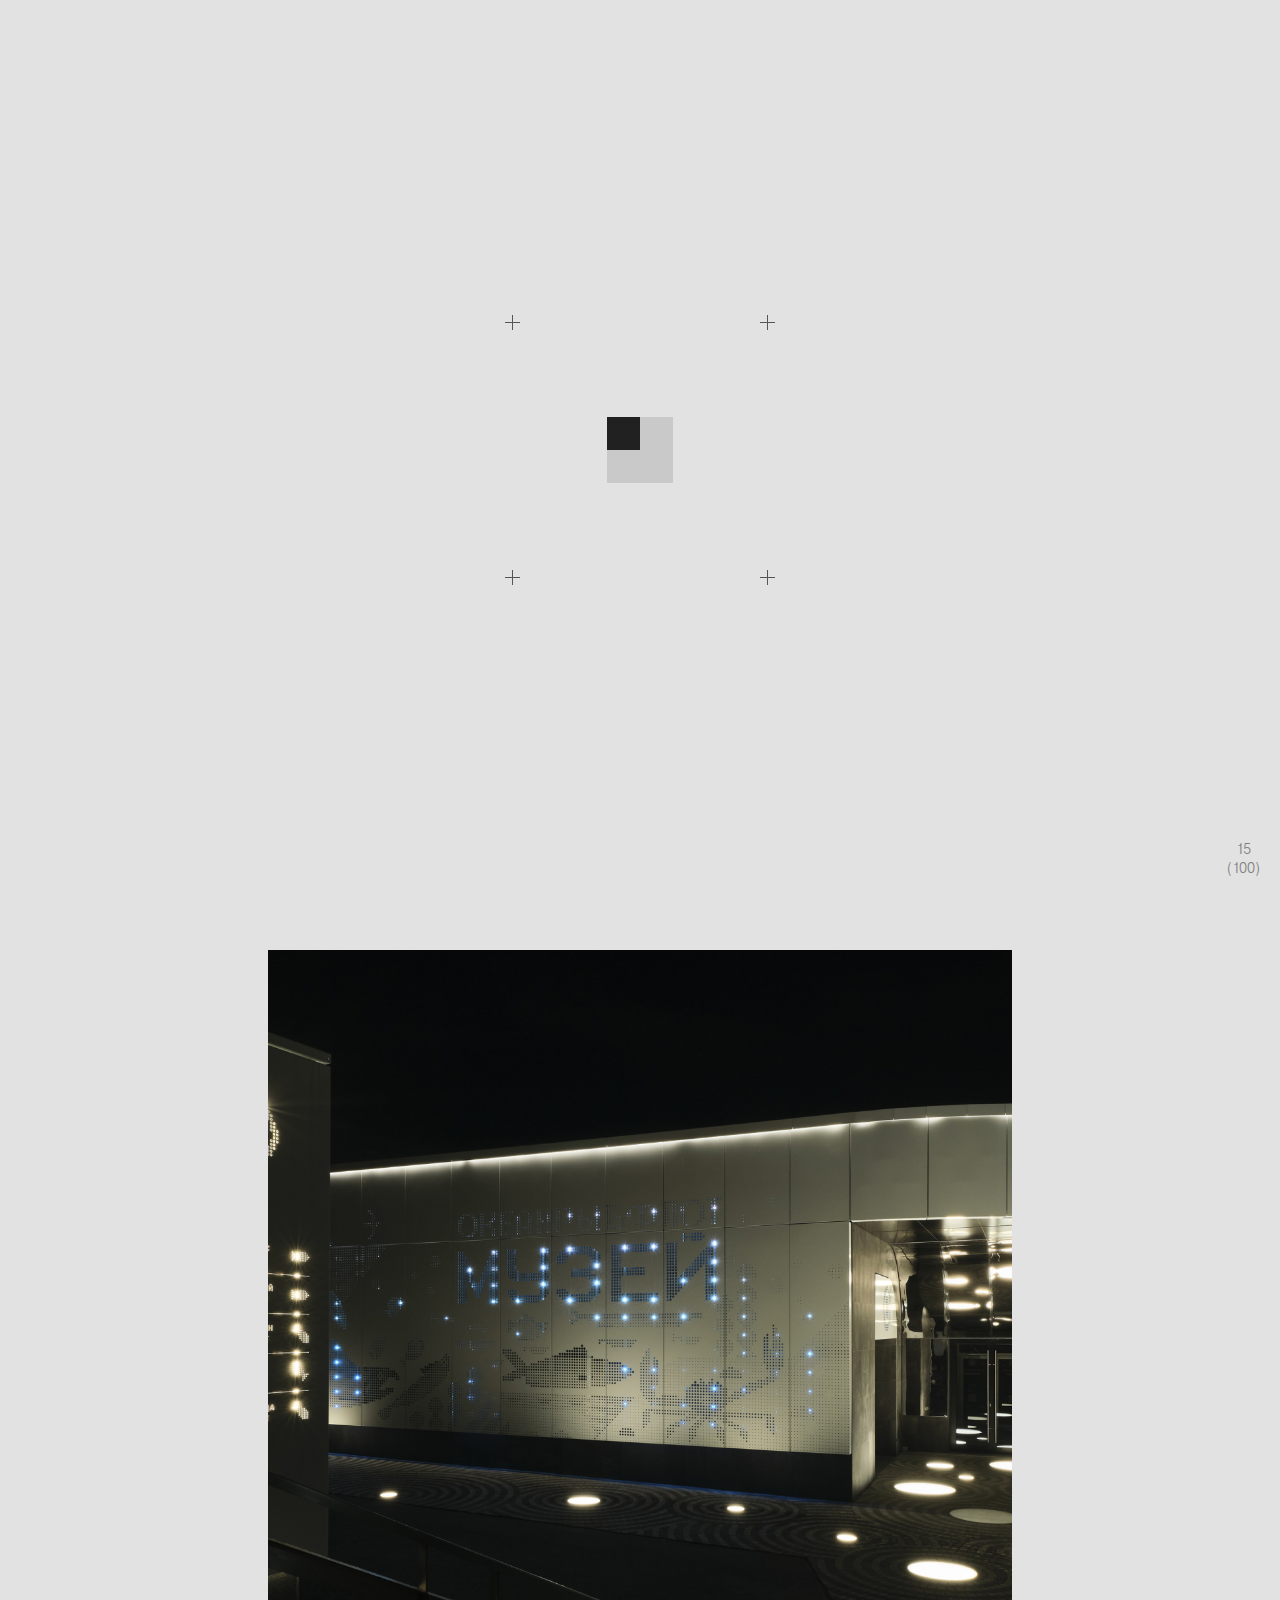
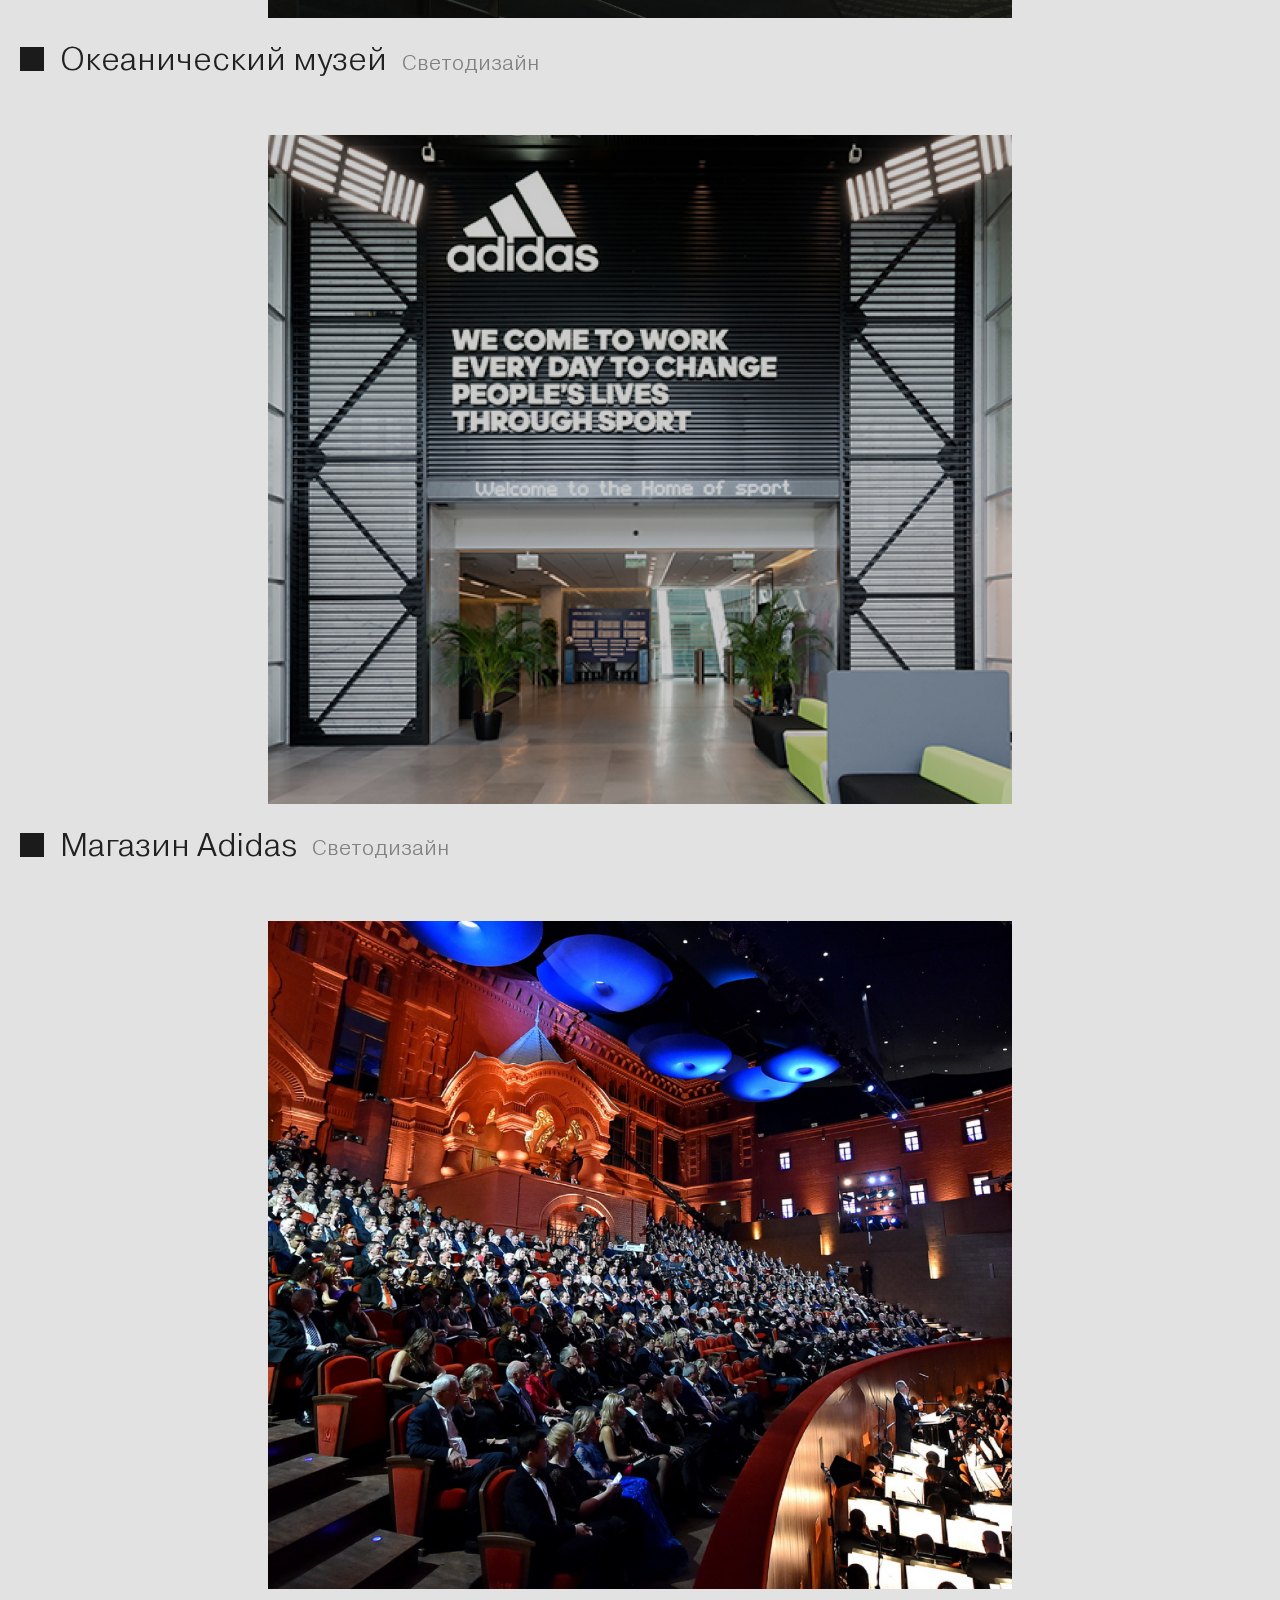
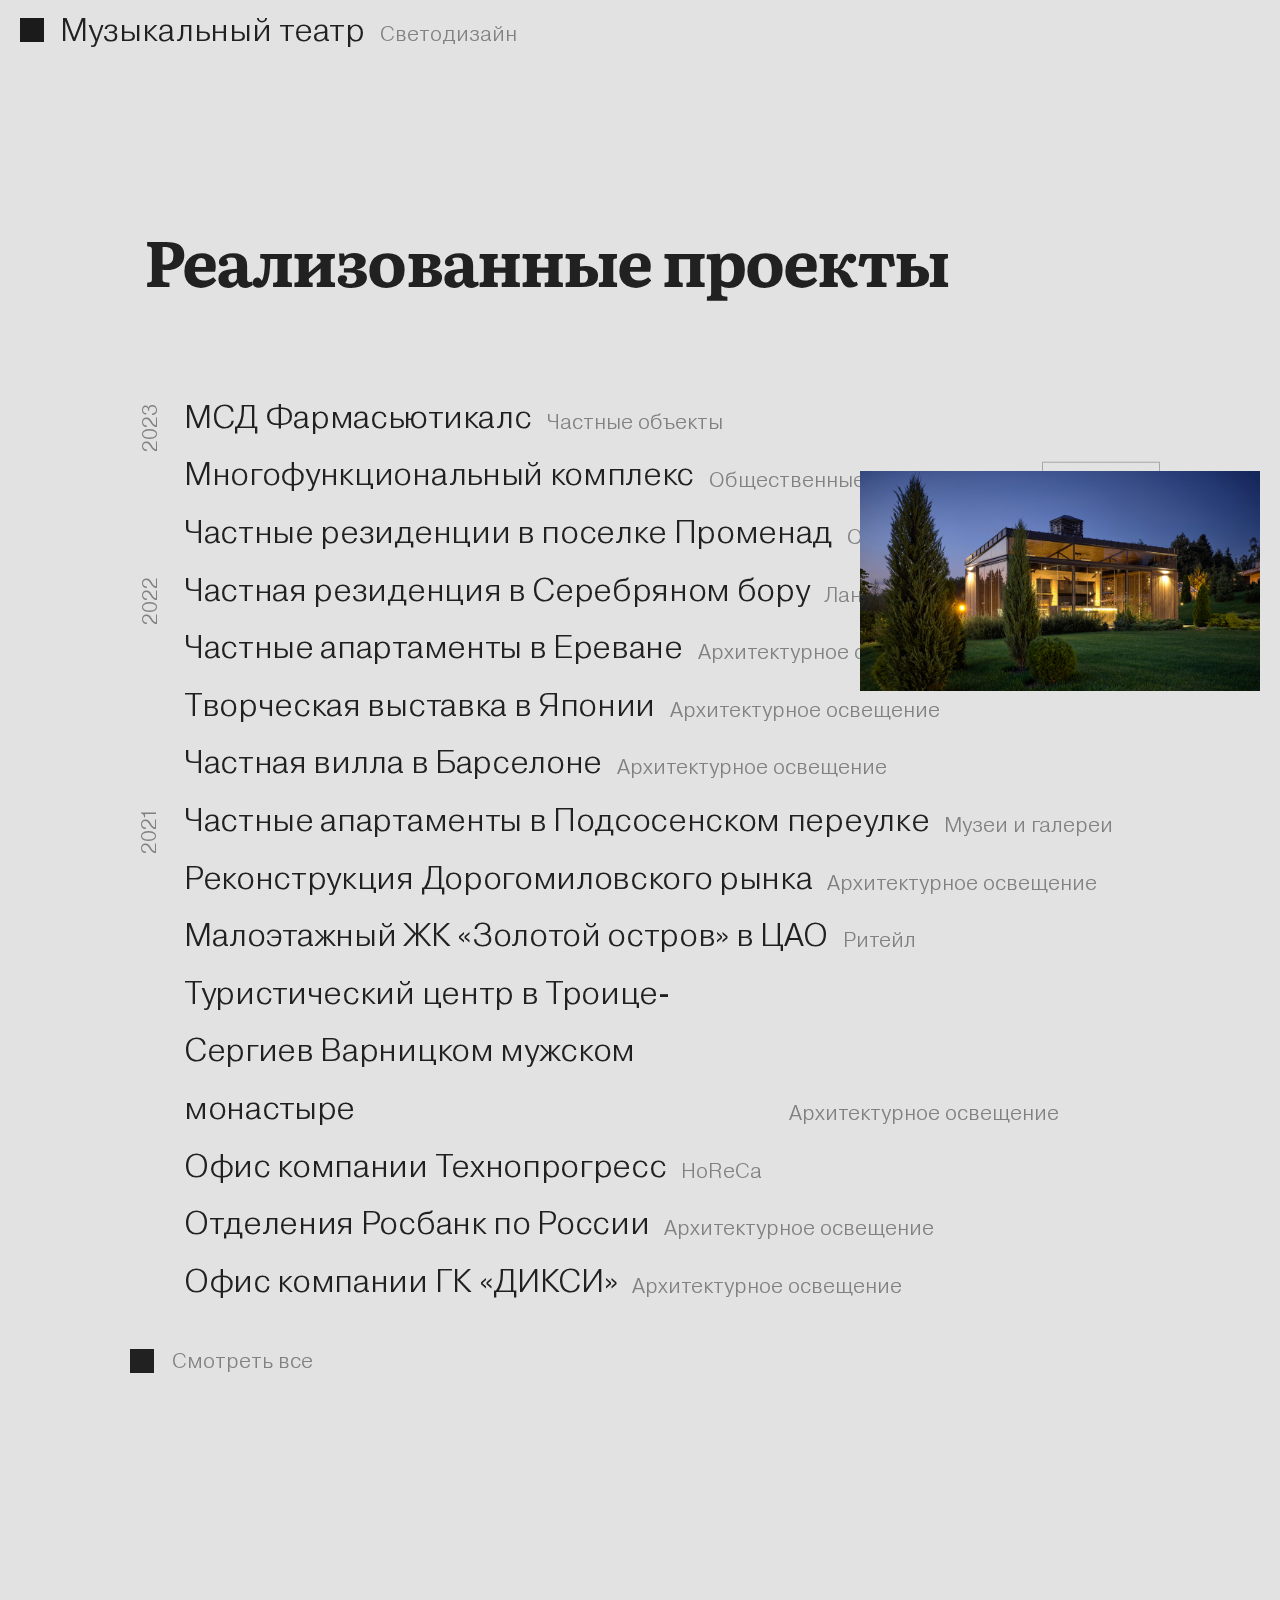
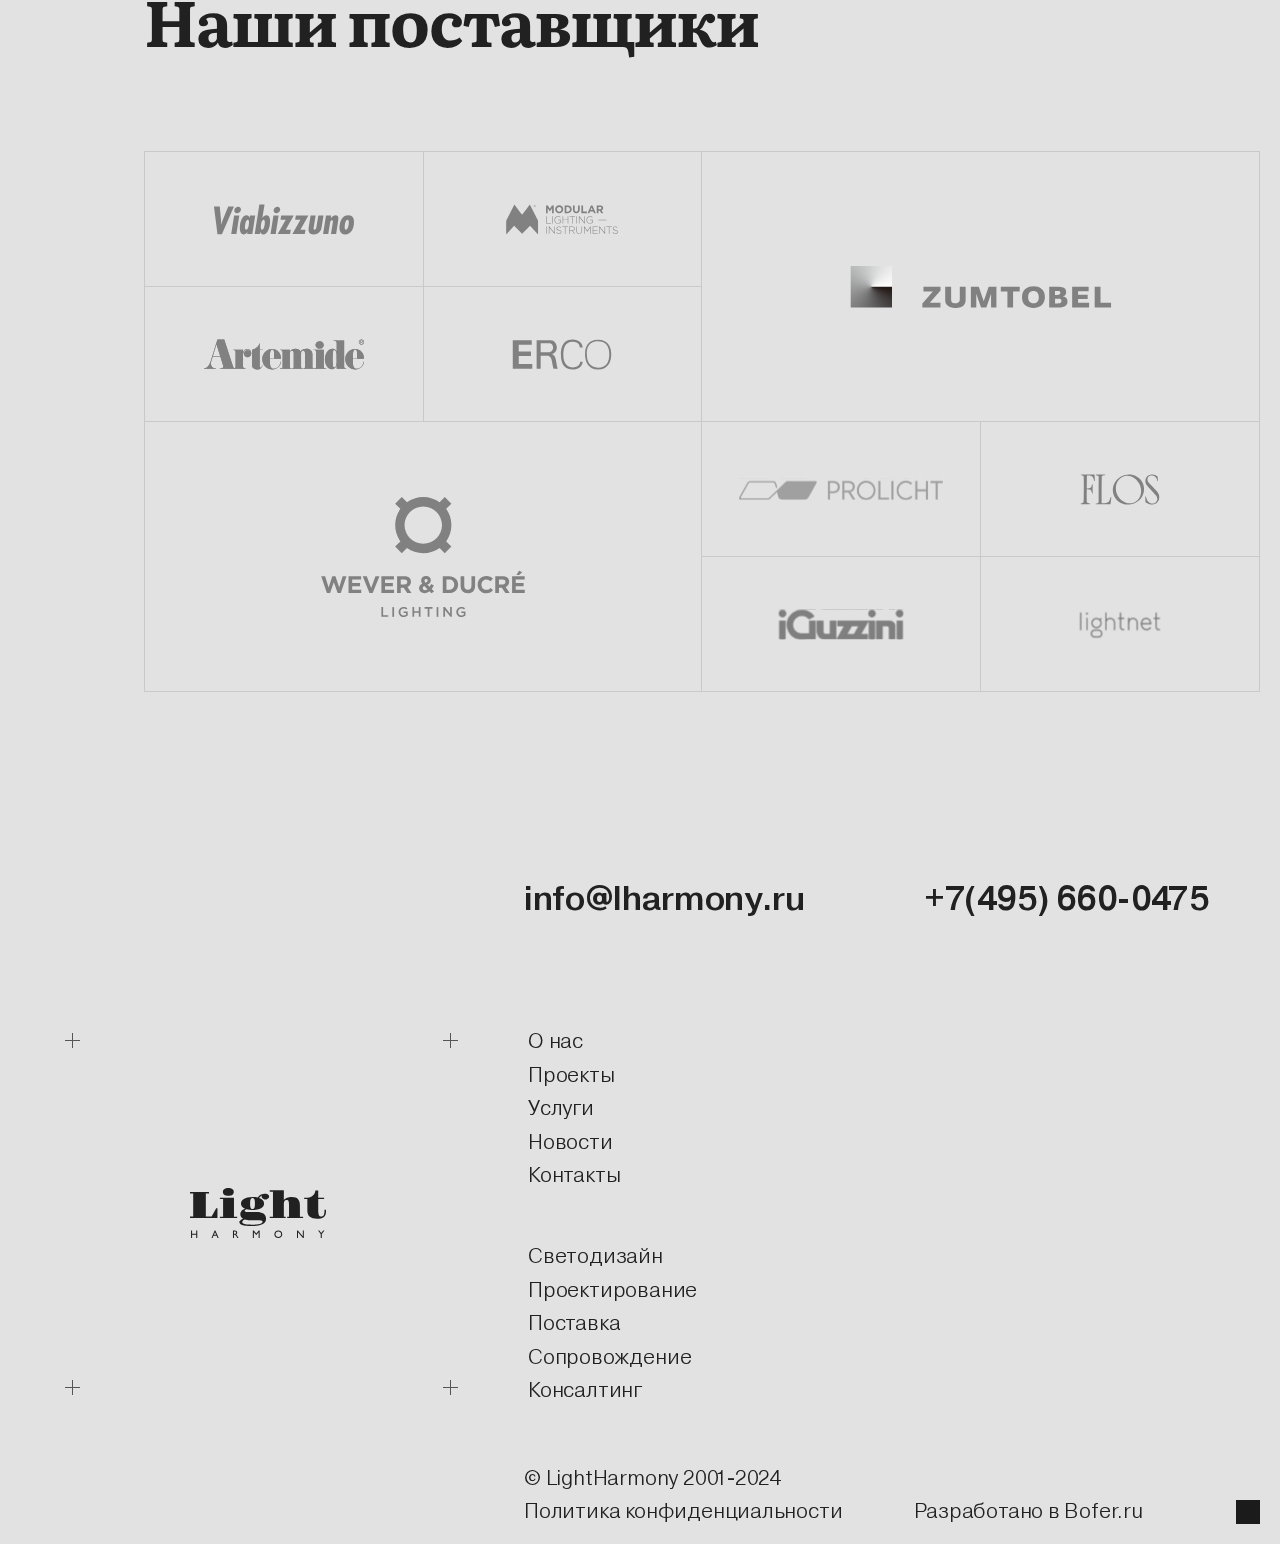
==== index.html @ 81cb1c1f "." ====
<!DOCTYPE html>
<html lang="ru">
  <head>
    <meta charset="UTF-8" />
    <meta name="viewport" content="width=device-width, initial-scale=1.0" />
    <title>Light Harmony</title>

    <link rel="stylesheet" href="css/libs/swiper-bundle.min.css" />

    <link rel="stylesheet" href="css/main.css" />
    <link rel="stylesheet" href="css/fonts.css" />
    <link rel="stylesheet" href="css/reset.css" />
    <link rel="stylesheet" href="css/header/header.css" />
    <link rel="stylesheet" href="css/footer/footer.css" />
    <link rel="stylesheet" href="css/preloader/preloader.css" />
    <link rel="stylesheet" href="css/options/options.css" />

    <link rel="stylesheet" href="css/homepage/intro/intro.css" />
    <link rel="stylesheet" href="css/homepage/banners/banners.css" />
    <link rel="stylesheet" href="css/homepage/projects/projects.css" />
    <link rel="stylesheet" href="css/homepage/suppliers/suppliers.css" />
    <link rel="stylesheet" href="css/about-us-page/about-us-page.css" />
  </head>

  <body>
    <div class="page homepage">
      <div id="followBig" class="follow follow-big"></div>
      <div id="followSmall" class="follow follow-small"></div>
      <div class="up-click">
        <svg
          width="12"
          height="11"
          viewBox="0 0 12 11"
          fill="none"
          xmlns="http://www.w3.org/2000/svg"
        >
          <path
            d="M1.05217 6.16048L0.271529 5.37984L5.65121 0.000155992L11.0309 5.37982L10.2417 6.16896L7.75556 3.68277L6.20275 2.04511L6.2282 10.7595L5.10814 10.7595L5.07421 2.05359L3.45351 3.75915L1.05217 6.16048Z"
            fill="#C9C9C9"
          />
        </svg>
      </div>
      <div class="preloader">
        <div class="preloader__anim">
          <div id="squaresAnim" class="preloader__squares squares-anim">
            <div class="squares-anim__square squares-anim__square"></div>
          </div>
        </div>
        <div id="load-number">
          <span>0</span>
          (100)
        </div>
      </div>
      <div id="headerOptions" class="header__options options-header">
        <div class="options-header__row">
          <div id="burderHeader1" class="header__burger burder-header active">
            <span></span>
            <span></span>
            <span></span>
          </div>
          <div class="settings">
            <div class="setting">
              <label for="darkMode">Тёмный режим</label>
              <input type="checkbox" id="darkMode" class="toggle" />
            </div>
            <div class="setting">
              <label for="orangeTheme">Оранжевая тема</label>
              <input type="checkbox" id="orangeTheme" class="toggle" />
            </div>
            <div class="setting">
              <label for="animation">Анимация</label>
              <input type="checkbox" id="animation" class="toggle" checked />
            </div>
          </div>
          <div class="sliders">
            <div class="slider">
              <label for="generalLight">Общий свет</label>
              <input
                type="range"
                id="generalLight"
                min="0"
                max="100"
                value="50"
                class="slider-range"
              />
            </div>
            <div class="slider">
              <label for="accentLight">Акцентный свет</label>
              <input
                type="range"
                id="accentLight"
                min="0"
                max="100"
                value="50"
                class="slider-range"
              />
            </div>
            <div class="slider">
              <label for="fontBrightness">Яркость шрифтов</label>
              <input
                type="range"
                id="fontBrightness"
                min="0"
                max="100"
                value="50"
                class="slider-range"
              />
            </div>
          </div>
        </div>
      </div>
      <div class="wrapper">
        <header class="header">
  
          <div class="header__container container">
            <div class="header__logo">
              <div class="header__logo-inner">
                <a href="#"><svg width="136" height="50" viewBox="0 0 136 50" fill="none" xmlns="http://www.w3.org/2000/svg">
                  <path d="M0 28.5879H3.19935V5.49768H0V4.06828H18.995V5.49768H15.814V28.5879H21.6276L26.2164 20.2498H27.4596V30.0356H0V28.5879Z" fill="#212121"/>
                  <path d="M38.3374 7.78837C37.6305 7.78837 36.948 7.72118 36.2898 7.58679C35.6317 7.44019 35.0527 7.21417 34.553 6.90875C34.0533 6.5911 33.6511 6.18794 33.3464 5.69926C33.0417 5.21058 32.8894 4.61194 32.8894 3.90335C32.8894 3.19476 33.0417 2.59612 33.3464 2.10744C33.6511 1.60654 34.0533 1.20338 34.553 0.897954C35.0527 0.58031 35.6317 0.354295 36.2898 0.219907C36.948 0.0733023 37.6305 0 38.3374 0C39.0321 0 39.7086 0.0733023 40.3667 0.219907C41.0249 0.354295 41.6038 0.58031 42.1035 0.897954C42.6032 1.20338 43.0054 1.60043 43.3101 2.08912C43.6148 2.5778 43.7672 3.17643 43.7672 3.88502C43.7672 4.59361 43.6148 5.19836 43.3101 5.69926C43.0054 6.18794 42.6032 6.5911 42.1035 6.90875C41.6038 7.21417 41.0249 7.44019 40.3667 7.58679C39.7086 7.72118 39.0321 7.78837 38.3374 7.78837ZM29.8911 28.7162H33.0905V10.9587H29.8911V9.63926H43.9683V28.7162H47.1676V30.0356H29.8911V28.7162Z" fill="#212121"/>
                  <path d="M49.3249 34.1222C49.3249 33.5358 49.6235 32.9616 50.2207 32.3996C50.8301 31.8377 51.8295 31.3123 53.219 30.8236C51.2933 29.7974 50.3304 28.2886 50.3304 26.2972C50.3304 25.7108 50.4218 25.1427 50.6047 24.5929C50.7875 24.031 51.0678 23.5056 51.4456 23.0169C51.8356 22.5283 52.3232 22.0945 52.9082 21.7158C53.5054 21.3371 54.2062 21.0317 55.0106 20.7995C53.6821 20.2253 52.6766 19.4923 51.9941 18.6005C51.3116 17.6964 50.9703 16.6641 50.9703 15.5034C50.9703 14.636 51.2019 13.8053 51.665 13.0112C52.1403 12.2171 52.8533 11.5207 53.804 10.922C54.7547 10.3112 55.9552 9.82862 57.4056 9.47433C58.8559 9.12003 60.5623 8.94289 62.5245 8.94289C63.5483 8.94289 64.499 8.99175 65.3765 9.08949C66.2663 9.18723 67.095 9.32772 67.8629 9.51098C68.2529 8.83904 68.7221 8.26484 69.2706 7.78837C69.8191 7.31191 70.4163 6.92096 71.0622 6.61554C71.7204 6.31011 72.4151 6.08409 73.1464 5.93749C73.8777 5.79088 74.6211 5.71758 75.3768 5.71758C75.9009 5.71758 76.3884 5.79699 76.8394 5.95582C77.2903 6.10242 77.6803 6.304 78.0094 6.56056C78.3507 6.81712 78.6188 7.11644 78.8138 7.45851C79.0088 7.80059 79.1063 8.1671 79.1063 8.55805C79.1063 8.94899 79.0088 9.31551 78.8138 9.65758C78.6188 9.99966 78.3507 10.299 78.0094 10.5555C77.6803 10.8121 77.2903 11.0198 76.8394 11.1786C76.3884 11.3252 75.9009 11.3985 75.3768 11.3985C74.8649 11.3985 74.3774 11.3252 73.9142 11.1786C73.4633 11.0198 73.0672 10.8121 72.7259 10.5555C72.3846 10.299 72.1165 9.99966 71.9215 9.65758C71.7265 9.31551 71.629 8.94899 71.629 8.55805C71.629 8.24041 71.7021 7.92276 71.8484 7.60512C71.3243 7.82503 70.8246 8.12434 70.3492 8.50307C69.8861 8.8818 69.49 9.34605 69.1609 9.89582C70.7697 10.4456 71.9885 11.203 72.8173 12.1682C73.6583 13.1211 74.0788 14.2329 74.0788 15.5034C74.0788 16.493 73.8228 17.391 73.3109 18.1973C72.799 19.0036 72.0495 19.6939 71.0622 20.2681C70.0872 20.8423 68.8806 21.2882 67.4424 21.6059C66.0042 21.9113 64.3649 22.064 62.5245 22.064C60.2088 22.064 58.2283 21.8258 56.5829 21.3493C55.8882 21.4837 55.4006 21.6731 55.1203 21.9174C54.8522 22.1617 54.7181 22.4122 54.7181 22.6687C54.7181 22.8398 54.779 23.0108 54.9009 23.1819C55.0228 23.3529 55.2544 23.5056 55.5956 23.64C55.9491 23.7744 56.4305 23.8905 57.0399 23.9882C57.6493 24.0737 58.4476 24.1165 59.4349 24.1165H66.7842C68.1249 24.1165 69.362 24.2325 70.4955 24.4647C71.629 24.6846 72.604 25.0572 73.4206 25.5825C74.2494 26.0956 74.8954 26.7859 75.3585 27.6533C75.8217 28.5207 76.0532 29.5958 76.0532 30.8786C76.0532 31.9781 75.8034 32.9677 75.3037 33.8474C74.8161 34.7392 74.0117 35.4967 72.8904 36.1197C71.7813 36.7428 70.3249 37.2193 68.521 37.5491C66.7172 37.879 64.5112 38.0439 61.9029 38.0439C59.636 38.0439 57.7042 37.9401 56.1075 37.7324C54.5231 37.5247 53.2251 37.2437 52.2135 36.8894C51.2141 36.5351 50.4828 36.1197 50.0196 35.6433C49.5565 35.1668 49.3249 34.6598 49.3249 34.1222ZM62.5245 20.9278C62.9877 20.9278 63.3716 20.8301 63.6763 20.6346C63.9932 20.4269 64.243 20.1093 64.4259 19.6817C64.6087 19.2419 64.7367 18.6799 64.8098 17.9957C64.8829 17.3116 64.9195 16.4808 64.9195 15.5034C64.9195 14.5261 64.8829 13.6953 64.8098 13.0112C64.7367 12.327 64.6087 11.7711 64.4259 11.3435C64.243 10.9037 63.9932 10.5861 63.6763 10.3906C63.3716 10.1829 62.9877 10.0791 62.5245 10.0791C62.0614 10.0791 61.6714 10.1829 61.3545 10.3906C61.0498 10.5861 60.806 10.9037 60.6232 11.3435C60.4404 11.7711 60.3063 12.327 60.221 13.0112C60.1479 13.6953 60.1113 14.5261 60.1113 15.5034C60.1113 16.4808 60.1479 17.3116 60.221 17.9957C60.3063 18.6799 60.4404 19.2419 60.6232 19.6817C60.806 20.1093 61.0498 20.4269 61.3545 20.6346C61.6714 20.8301 62.0614 20.9278 62.5245 20.9278ZM52.25 33.939C52.25 34.1222 52.2866 34.3177 52.3597 34.5254C52.445 34.7331 52.6035 34.9408 52.8351 35.1485C53.0788 35.3562 53.414 35.5516 53.8406 35.7349C54.2793 35.9181 54.8583 36.0831 55.5774 36.2297C56.2965 36.3763 57.174 36.4924 58.21 36.5779C59.246 36.6634 60.483 36.7062 61.9212 36.7062C63.6397 36.7062 65.1632 36.6328 66.4917 36.4862C67.8202 36.3396 68.9354 36.1381 69.8373 35.8815C70.7514 35.6372 71.4401 35.3378 71.9032 34.9835C72.3785 34.6415 72.6162 34.2688 72.6162 33.8657C72.6162 33.2793 72.1835 32.8517 71.3182 32.5829C70.4528 32.3263 69.2036 32.1981 67.5704 32.1981H60.3124C59.2155 32.1981 58.21 32.137 57.2959 32.0148C56.3818 31.8926 55.5469 31.7155 54.7912 31.4834C53.8528 31.8743 53.1946 32.2714 52.8168 32.6745C52.4389 33.0899 52.25 33.5114 52.25 33.939Z" fill="#212121"/>
                  <path d="M79.7645 28.7162H82.9638V3.64679H79.7645V2.32735H93.8416V11.9849C94.2317 11.5085 94.7009 11.0809 95.2494 10.7021C95.81 10.3234 96.4255 10.0058 97.0958 9.74921C97.7662 9.48044 98.4792 9.27886 99.2348 9.14447C100.003 9.01008 100.789 8.94289 101.593 8.94289C103.251 8.94289 104.616 9.16279 105.688 9.60261C106.773 10.0302 107.626 10.6472 108.248 11.4535C108.869 12.2476 109.302 13.2189 109.546 14.3673C109.79 15.5034 109.912 16.774 109.912 18.179V28.7162H113.111V30.0356H97.2055V28.7162H99.0337V18.179C99.0337 16.9206 98.9972 15.8944 98.924 15.1003C98.8509 14.294 98.7229 13.6648 98.5401 13.2127C98.3573 12.7485 98.1135 12.4309 97.8088 12.2598C97.5041 12.0766 97.1202 11.9849 96.6571 11.9849C96.1939 11.9849 95.7856 12.0827 95.4322 12.2781C95.0787 12.4736 94.7801 12.7485 94.5364 13.1028C94.3048 13.4571 94.1281 13.8786 94.0062 14.3673C93.8965 14.8559 93.8416 15.3874 93.8416 15.9616V28.7162H95.6516V30.0356H79.7645V28.7162Z" fill="#212121"/>
                  <path d="M117.352 10.9587H114.153V9.63926H117.352C118.583 9.63926 119.686 9.43157 120.661 9.01619C121.649 8.58859 122.483 8.03882 123.166 7.36689C123.861 6.68273 124.391 5.91916 124.757 5.07619C125.122 4.23321 125.305 3.39023 125.305 2.54726H128.23V9.63926H134.117V10.9587H128.23V22.2473C128.23 23.5545 128.297 24.6235 128.431 25.4542C128.577 26.2728 128.779 26.9142 129.035 27.3784C129.303 27.8427 129.613 28.1603 129.967 28.3314C130.333 28.4902 130.735 28.5696 131.174 28.5696C131.6 28.5696 132.015 28.478 132.417 28.2947C132.819 28.0992 133.172 27.7938 133.477 27.3784C133.782 26.9508 134.026 26.4011 134.208 25.7291C134.391 25.045 134.483 24.2081 134.483 23.2185C134.483 22.9864 134.477 22.7482 134.464 22.5038C134.452 22.2473 134.434 21.9846 134.409 21.7158H135.945C135.982 22.3267 136 22.8825 136 23.3834C136 24.9106 135.787 26.1567 135.36 27.1219C134.946 28.0748 134.349 28.82 133.568 29.3576C132.788 29.8951 131.838 30.2617 130.716 30.4571C129.607 30.6526 128.358 30.7503 126.969 30.7503C125.409 30.7503 124.031 30.5976 122.837 30.2922C121.643 29.9868 120.637 29.5042 119.82 28.8445C119.004 28.1725 118.388 27.3112 117.974 26.2606C117.56 25.2099 117.352 23.9332 117.352 22.4305V10.9587Z" fill="#212121"/>
                  <path d="M6.20792 42.5651H7.25778V49.9158H6.20792V46.7166H2.08723V49.9158H1.03737V42.5651H2.08723V45.7432H6.20792V42.5651Z" fill="#212121"/>
                  <path d="M24.6592 42.523H25.3993L28.6802 49.9158H27.604L26.6277 47.7374H23.5096L22.5857 49.9158H21.5096L24.6592 42.523ZM26.1972 46.8008L25.0161 44.1384L23.919 46.8008H26.1972Z" fill="#212121"/>
                  <path d="M42.9582 49.9158V42.5651H44.7955C45.5374 42.5651 46.1253 42.7492 46.5593 43.1176C46.9967 43.4859 47.2154 43.984 47.2154 44.6119C47.2154 45.0399 47.1087 45.41 46.8952 45.7222C46.6817 46.0344 46.3755 46.2676 45.9766 46.422C46.2111 46.5763 46.4403 46.7868 46.6642 47.0534C46.8882 47.32 47.2032 47.7848 47.6091 48.4478C47.8646 48.8652 48.0693 49.1792 48.2233 49.3896L48.6117 49.9158H47.3624L47.0422 49.4317C47.0317 49.4142 47.0107 49.3844 46.9792 49.3423L46.7745 49.0529L46.449 48.5162L46.0973 47.9426C45.8803 47.641 45.6809 47.4007 45.4989 47.2218C45.3204 47.0429 45.1577 46.9148 45.0107 46.8377C44.8672 46.757 44.624 46.7166 44.2811 46.7166H44.0081V49.9158H42.9582ZM44.3231 43.4596H44.0081V45.78H44.407C44.939 45.78 45.3029 45.7344 45.4989 45.6432C45.6984 45.552 45.8523 45.4152 45.9608 45.2328C46.0728 45.0469 46.1288 44.8364 46.1288 44.6014C46.1288 44.3699 46.0676 44.1612 45.9451 43.9752C45.8226 43.7858 45.6494 43.6525 45.4254 43.5753C45.2049 43.4982 44.8375 43.4596 44.3231 43.4596Z" fill="#212121"/>
                  <path d="M68.7008 42.5651H69.6771V49.9158H68.622V44.1962L66.3648 47.0376H66.1706L63.8924 44.1962V49.9158H62.8426V42.5651H63.8294L66.2704 45.5853L68.7008 42.5651Z" fill="#212121"/>
                  <path d="M88.3016 42.4598C89.4355 42.4598 90.3786 42.8194 91.131 43.5385C91.8869 44.2576 92.2649 45.1591 92.2649 46.2431C92.2649 47.327 91.8834 48.225 91.1205 48.9371C90.3611 49.6457 89.4023 50 88.2439 50C87.1381 50 86.2159 49.6457 85.4775 48.9371C84.7426 48.225 84.3752 47.334 84.3752 46.2641C84.3752 45.1662 84.7461 44.2576 85.488 43.5385C86.2299 42.8194 87.1678 42.4598 88.3016 42.4598ZM88.3436 43.4596C87.5038 43.4596 86.8126 43.7227 86.2702 44.2489C85.7312 44.775 85.4618 45.4468 85.4618 46.2641C85.4618 47.0569 85.733 47.7164 86.2754 48.2426C86.8178 48.7687 87.4968 49.0318 88.3121 49.0318C89.131 49.0318 89.8134 48.7635 90.3594 48.2268C90.9088 47.6901 91.1835 47.0218 91.1835 46.222C91.1835 45.4433 90.9088 44.7891 90.3594 44.2594C89.8134 43.7262 89.1415 43.4596 88.3436 43.4596Z" fill="#212121"/>
                  <path d="M112.816 42.5651H113.813V49.9158H112.91L108.007 44.2594V49.9158H107.021V42.5651H107.871L112.816 48.2689V42.5651Z" fill="#212121"/>
                  <path d="M133.241 42.5651H134.511L131.803 46.0273V49.9158H130.726V46.0273L128.018 42.5651H129.288L131.251 45.1013L133.241 42.5651Z" fill="#212121"/>
                  </svg></a>
              </div>
            </div>
            <div class="header__btns">
              <div id="headerOptionsBtn1" class="header__options-btn">
                <svg width="13" height="11" viewBox="0 0 13 11" fill="none" xmlns="http://www.w3.org/2000/svg">
<rect x="13" y="1" width="1" height="13" transform="rotate(90 13 1)" fill="#555555"/>
<rect x="13" y="5" width="1" height="13" transform="rotate(90 13 5)" fill="#555555"/>
<rect x="13" y="9" width="1" height="13" transform="rotate(90 13 9)" fill="#555555"/>
<rect x="10" width="1" height="3" fill="#555555"/>
<rect x="2" y="4" width="1" height="3" fill="#555555"/>
<rect x="10" y="8" width="1" height="3" fill="#555555"/>
</svg>

              </div>
              <div class="header__news-wrapper">
                <div class="header__search">
                  <input
                    class="header__search-input"
                    type="text"
                    placeholder="Новости"
                  />
                  <div class="header__search-btn">
                    <svg width="9" height="9" viewBox="0 0 9 9" fill="none" xmlns="http://www.w3.org/2000/svg">
  <path d="M7.41163 1.27072L8.51562 1.27072L8.51562 8.87874L0.907625 8.87874L0.907625 7.76274L4.42362 7.76274L6.67962 7.82274L0.499625 1.67872L1.29163 0.886718L7.47163 7.01874L7.41163 4.66672L7.41163 1.27072Z" fill="#555555"/>
  </svg>
  
                  </div>
                </div>
                <div class="header__news">
                  <div class="header__news-header">
                    <span>Новости</span>
                    <div class="header__news-close">
                      <svg width="10" height="10" viewBox="0 0 10 10" fill="none" xmlns="http://www.w3.org/2000/svg">
                        <path d="M9.24805 8.94201L1 1.104" stroke="#555555"/>
                        <path d="M9.14721 0.999765L1.10156 9.04541" stroke="#555555"/>
                      </svg>
                    </div>
                  </div>
                  <ul>
                    <li>
                      <a href="#">
                        <figure>
                          <div class="header__news-img">
                            <img src="images/news1.png" alt="Новость изображение">
                          </div>
                          <h3>Заголовок важного события крупно</h3>
                          <p>Анонс текста новости, написанный в две строки, эту новость интересно читать и хочется узнать больше</p>
                          <div class="header__news-telegram-link">
                            <svg width="9" height="9" viewBox="0 0 9 9" fill="none" xmlns="http://www.w3.org/2000/svg">
                              <path d="M1.27072 1.58789V0.483887H8.87874V8.09189H7.76274V4.57589L7.82274 2.31989L1.67872 8.49989L0.886719 7.70789L7.01874 1.52789L4.66672 1.58789H1.27072Z" fill="#212121"/>
                            </svg>
                            <span>Читать в Telegram</span>
                          </div>
                        </figure>
                      </a>
                    </li>
                    <li>
                      <a href="#">
                        <figure>
                          <div class="header__news-img">
                            <img src="images/news2.png" alt="Новость изображение">
                          </div>
                          <h3>Заголовок важного события крупно</h3>
                          <p>Анонс текста новости, написанный в две строки, эту новость интересно читать и хочется узнать больше</p>
                          <div class="header__news-telegram-link">
                            <svg width="9" height="9" viewBox="0 0 9 9" fill="none" xmlns="http://www.w3.org/2000/svg">
                              <path d="M1.27072 1.58789V0.483887H8.87874V8.09189H7.76274V4.57589L7.82274 2.31989L1.67872 8.49989L0.886719 7.70789L7.01874 1.52789L4.66672 1.58789H1.27072Z" fill="#212121"/>
                            </svg>
                            <span>Читать в Telegram</span>
                          </div>
                        </figure>
                      </a>
                    </li>
                    <li>
                      <a href="#">
                        <figure>
                          <div class="header__news-img">
                            <img src="images/news2.png" alt="Новость изображение">
                          </div>
                          <h3>Заголовок важного события крупно</h3>
                          <p>Анонс текста новости, написанный в две строки, эту новость интересно читать и хочется узнать больше</p>
                          <div class="header__news-telegram-link">
                            <svg width="9" height="9" viewBox="0 0 9 9" fill="none" xmlns="http://www.w3.org/2000/svg">
                              <path d="M1.27072 1.58789V0.483887H8.87874V8.09189H7.76274V4.57589L7.82274 2.31989L1.67872 8.49989L0.886719 7.70789L7.01874 1.52789L4.66672 1.58789H1.27072Z" fill="#212121"/>
                            </svg>
                            <span>Читать в Telegram</span>
                          </div>
                        </figure>
                      </a>
                    </li>
                    <li>
                      <a href="#">
                        <figure>
                          <div class="header__news-img">
                            <img src="images/news2.png" alt="Новость изображение">
                          </div>
                          <h3>Заголовок важного события крупно</h3>
                          <p>Анонс текста новости, написанный в две строки, эту новость интересно читать и хочется узнать больше</p>
                          <div class="header__news-telegram-link">
                            <svg width="9" height="9" viewBox="0 0 9 9" fill="none" xmlns="http://www.w3.org/2000/svg">
                              <path d="M1.27072 1.58789V0.483887H8.87874V8.09189H7.76274V4.57589L7.82274 2.31989L1.67872 8.49989L0.886719 7.70789L7.01874 1.52789L4.66672 1.58789H1.27072Z" fill="#212121"/>
                            </svg>
                            <span>Читать в Telegram</span>
                          </div>
                        </figure>
                      </a>
                    </li>
                    <li>
                      <a href="#">
                        <figure>
                          <div class="header__news-img">
                            <img src="images/news2.png" alt="Новость изображение">
                          </div>
                          <h3>Заголовок важного события крупно</h3>
                          <p>Анонс текста новости, написанный в две строки, эту новость интересно читать и хочется узнать больше</p>
                          <div class="header__news-telegram-link">
                            <svg width="9" height="9" viewBox="0 0 9 9" fill="none" xmlns="http://www.w3.org/2000/svg">
                              <path d="M1.27072 1.58789V0.483887H8.87874V8.09189H7.76274V4.57589L7.82274 2.31989L1.67872 8.49989L0.886719 7.70789L7.01874 1.52789L4.66672 1.58789H1.27072Z" fill="#212121"/>
                            </svg>
                            <span>Читать в Telegram</span>
                          </div>
                        </figure>
                      </a>
                    </li>
                  </ul>
                  
                </div>
              </div>
            </div>
            <nav class="header__nav">
              <div id="burderHeader" class="header__burger burder-header">
                <span></span>
                <span></span>
                <span></span>
              </div>
              <div id="menu" class="header__menu menu">
                <ul class="menu__list">
                  <li><a href="/about-us-page.html">О нас</a></li>
                  <li><a href="/projects-page.html">Проекты</a></li>
                  <li class="menu__dropdown dropdown">
                    <a href="/service-page.html" class="dropdown__btn">Услуги</a>
                    <ul class="dropdown__menu">
                      <li><a href="#">Светодизайн</a></li>
                      <li><a href="#">Проектирование</a></li>
                      <li><a href="#">Поставка</a></li>
                      <li><a href="#">Сопровождение</a></li>
                      <li><a href="#">Консалтинг</a></li>
                    </ul>
                  </li>
                  <li><a href="/contacts-page.html">Контакты</a></li>
                </ul>
                <div class="header__bottom-mob">
                  <div class="header__lang lang">
                    <div class="lang__dropdown dropdown">
                      <div class="dropdown__btn">ru</div>
                      <ul class="dropdown__menu">
                        <li class="dropdown__btn"><a href="#">en</a></li>
                      </ul>
                      <ul class="dropdown__menu-mobile dropdown__menu">
                        <li class="dropdown__btn active"><a href="#">ru</a></li>
                        <li class="dropdown__btn"><a href="#">en</a></li>
                      </ul>
                    </div>
                  </div>
                  <div id="headerOptionsBtn2" class="header__options-btn">
                    <svg width="13" height="11" viewBox="0 0 13 11" fill="none" xmlns="http://www.w3.org/2000/svg">
<rect x="13" y="1" width="1" height="13" transform="rotate(90 13 1)" fill="#555555"/>
<rect x="13" y="5" width="1" height="13" transform="rotate(90 13 5)" fill="#555555"/>
<rect x="13" y="9" width="1" height="13" transform="rotate(90 13 9)" fill="#555555"/>
<rect x="10" width="1" height="3" fill="#555555"/>
<rect x="2" y="4" width="1" height="3" fill="#555555"/>
<rect x="10" y="8" width="1" height="3" fill="#555555"/>
</svg>

                  </div>
                </div>
              </div>
            </nav>
          </div>
        </header>
        <main class="main">
          <section class="intro">
            <div class="intro__container container">
              <div class="intro__inner">
                <h1 class="intro__title">
                  Light<br />
                  Harmony
                </h1>
                <div class="intro__subtitle">Светотехнические решения</div>
                <div class="intro__socials">
                  <a href="" class="">Telegram</a>
                  <a href="" class="">WhatsApp</a>
                  <a href="" class="">E-mail</a>
                </div>
              </div>
            </div>
            <div class="intro__anim">
              <div class="head_3d"></div>
              <img class="head_img" src="images/intro/intro-anim.png" alt="" />
              <img class="head_img_or" src="images/intro/intro-anim_or.png" alt="" />
            </div>
          </section>
          <section class="banners">
            <div class="banners__container container">
              <div class="banners__item item-banners item-banners1">
                <div class="item-banners__image">
                  <img src="images/banners/banner1.jpg" alt="" />
                </div>
                <div class="item-banners__name">
                  <div class="item-banners__title">
                    <a href="#">Океанический музей</a>
                  </div>
                  <div class="item-banners__subtitle">Светодизайн</div>
                </div>
              </div>
              <div class="banners__item item-banners">
                <div class="item-banners__image">
                  <img src="images/banners/banner2.jpg" alt="" />
                </div>
                <div class="item-banners__name">
                  <div class="item-banners__title">
                    <a href="#">Магазин Adidas</a>
                  </div>
                  <div class="item-banners__subtitle">Светодизайн</div>
                </div>
              </div>
              <div class="banners__item item-banners">
                <div class="item-banners__image">
                  <img src="images/banners/banner3.jpg" alt="" />
                </div>
                <div class="item-banners__name">
                  <div class="item-banners__title">
                    <a href="#">Музыкальный театр</a>
                  </div>
                  <div class="item-banners__subtitle">Светодизайн</div>
                </div>
              </div>
            </div>
          </section>
          <section class="projects">
            <div class="projects__container container">
              <div class="projects__list list-projects">
                <h2 class="projects__title title-h2">Реализованные проекты</h2>
                <ul>
                  <span class="list-projects__date-mark">2023</span>
                  <li>
                    <div class="list-projects__name hovered">
                      <div class="list-projects__title">
                        <a href="#">МСД Фармаcьютикалс</a>
                      </div>
                      <a href="#" class="list-projects__subtitle">Частные объекты</a>
                    </div>
                    <img
                      class="list-projects__image"
                      src="images/projects/projects.jpg"
                      alt="Project Image 1"
                    />
                  </li>
                  <li>
                    <div class="list-projects__name">
                      <div class="list-projects__title">
                        <a href="#">Многофункциональный комплекс</a>
                      </div>
                      <a href="#" class="list-projects__subtitle">
                        Общественные пространства
                        <div class="list-projects__inprocess">В работе</div>
                      </a>
                    </div>
                    <img
                      class="list-projects__image"
                      src="images/projects/projects.jpg"
                      alt="Project Image 2"
                    />
                  </li>
                  <li>
                    <div class="list-projects__name">
                      <div class="list-projects__title">
                        <a href="#">Частные резиденции в поселке Променад</a>
                      </div>
                      <a href="#" class="list-projects__subtitle">Офисы</a>
                    </div>
                    <img
                      class="list-projects__image"
                      src="images/projects/projects.jpg"
                      alt="Project Image 3"
                    />
                  </li>
                </ul>
                <ul>  
                  <span class="list-projects__date-mark">2022</span>
                  <li>
                    <div class="list-projects__name">
                      <div class="list-projects__title">
                        <a href="#">Частная резиденция в Серебряном бору</a>
                      </div>
                      <a href="#" class="list-projects__subtitle">
                        Ландшафтное освещение
                      </a>
                    </div>
                    <img
                      class="list-projects__image"
                      src="images/projects/projects.jpg"
                      alt="Project Image 4"
                    />
                  </li>
                  <li>
                    <div class="list-projects__name">
                      <div class="list-projects__title">
                        <a href="#">Частные апартаменты в Ереване</a>
                      </div>
                      <a href="#" class="list-projects__subtitle">
                        Архитектурное освещение
                      </a>
                    </div>
                    <img
                      class="list-projects__image"
                      src="images/projects/projects.jpg"
                      alt="Project Image 5"
                    />
                  </li>
                  <li>
                    <div class="list-projects__name">
                      <div class="list-projects__title">
                        <a href="#">Творческая выставка в Японии</a>
                      </div>
                      <a href="#" class="list-projects__subtitle">
                        Архитектурное освещение
                      </a>
                    </div>
                    <img
                      class="list-projects__image"
                      src="images/projects/projects.jpg"
                      alt="Project Image 6"
                    />
                  </li>
                  <li>
                    <div class="list-projects__name">
                      <div class="list-projects__title">
                        <a href="#">Частная вилла в Барселоне</a>
                      </div>
                      <a href="#" class="list-projects__subtitle">
                        Архитектурное освещение
                      </a>
                    </div>
                    <img
                      class="list-projects__image"
                      src="images/projects/projects.jpg"
                      alt="Project Image 7"
                    />
                  </li>
                </ul>
                <ul>
                  <span class="list-projects__date-mark">2021</span>
                  <li>
                    <div class="list-projects__name">
                      <div class="list-projects__title">
                        <a href="#"
                          >Частные апартаменты в Подсосенском переулке</a
                        >
                      </div>
                      <a href="#" class="list-projects__subtitle">Музеи и галереи</a>
                    </div>
                    <img
                      class="list-projects__image"
                      src="images/projects/projects.jpg"
                      alt="Project Image 8"
                    />
                  </li>
                  <li>
                    <div class="list-projects__name">
                      <div class="list-projects__title">
                        <a href="#">Реконструкция Дорогомиловского рынка</a>
                      </div>
                      <a href="#" class="list-projects__subtitle">
                        Архитектурное освещение
                      </a>
                    </div>
                    <img
                      class="list-projects__image"
                      src="images/projects/projects.jpg"
                      alt="Project Image 9"
                    />
                  </li>
                  <li>
                    <div class="list-projects__name">
                      <div class="list-projects__title">
                        <a href="#">Малоэтажный ЖК «Золотой остров» в ЦАО</a>
                      </div>
                      <a href="#" class="list-projects__subtitle">Ритейл</a>
                    </div>
                    <img
                      class="list-projects__image"
                      src="images/projects/projects.jpg"
                      alt="Project Image 10"
                    />
                  </li>
                  <li>
                    <div class="list-projects__name list-projects__name-additional">
                      <div class="list-projects__title">
                        <a href="#"
                          >Туристический центр в Троице-Сергиев Варницком мужском
                          монастыре</a
                        >
                      </div>
                      <a href="#" class="list-projects__subtitle">
                        Архитектурное освещение
                      </a>
                    </div>
                    <img
                      class="list-projects__image"
                      src="images/projects/projects.jpg"
                      alt="Project Image 11"
                    />
                  </li>
                  <li>
                    <div class="list-projects__name">
                      <div class="list-projects__title">
                        <a href="#">Офис компании Технопрогресс</a>
                      </div>
                      <a href="#" class="list-projects__subtitle">HoReCa</a>
                    </div>
                    <img
                      class="list-projects__image"
                      src="images/projects/projects.jpg"
                      alt="Project Image 12"
                    />
                  </li>
                  <li>
                    <div class="list-projects__name">
                      <div class="list-projects__title">
                        <a href="#">Отделения Росбанк по России</a>
                      </div>
                      <a href="#" class="list-projects__subtitle">
                        Архитектурное освещение
                      </a>
                    </div>
                    <img
                      class="list-projects__image"
                      src="images/projects/projects.jpg"
                      alt="Project Image 13"
                    />
                  </li>
                  <li>
                    <div class="list-projects__name">
                      <div class="list-projects__title">
                        <a href="#">Офис компании ГК «ДИКСИ»</a>
                      </div>
                      <a href="#" class="list-projects__subtitle">
                        Архитектурное освещение
                      </a>
                    </div>
                    <img
                      class="list-projects__image"
                      src="images/projects/projects.jpg"
                      alt="Project Image 14"
                    />
                  </li>
                </ul>
                <a href="#" class="list-projects__more-btn">
                  <span>
                    <svg width="16" height="16" viewBox="0 0 16 16" fill="none" xmlns="http://www.w3.org/2000/svg">
                      <path d="M4.27072 5.58837V4.48438H11.8787V12.0924H10.7627V8.57638L10.8227 6.32037L4.67872 12.5004L3.88672 11.7084L10.0187 5.52837L7.66672 5.58837H4.27072Z" fill="currentColor"/>
                      </svg>  
                  </span>
                  Смотреть все
                </a>
              </div>
            </div>
          </section>
          <section class="suppliers">
            <div class="suppliers__container container">
              <div class="suppliers__top">
                <h2 class="suppliers__title title-h2">Наши поставщики</h2>
                <div class="suppliers__swiper-arrows-pagination swiper-arrows">
                  <div class="swiper-arrow swiper-arrow-prev">
                    <img src="images/swiper-arrow.svg" alt="" />
                  </div>
                  <div class="suppliers-swiper-pagination"></div>
                  <div class="swiper-arrow swiper-arrow-next">
                    <img src="images/swiper-arrow.svg" alt="" />
                  </div>
                </div>
              </div>
              <div class="suppliers__swiper swiper-suppliers">
                <div class="swiper-wrapper">
                  <div class="swiper-slide">
                    <div class="swiper-suppliers__wrapper">
                      <div class="swiper-suppliers__grid swiper-suppliers__grid--first-row">
                        <div class="swiper-suppliers__icon" style="grid-area: small11">
                          <img src="images/logos/1.svg">
                        </div>
                        <div class="swiper-suppliers__icon" style="grid-area: small12">
                          <img src="images/logos/2.svg">
                        </div>
                        <div
                          class="swiper-suppliers__icon"
                          style="grid-area: small13"
                        >
                          <img src="images/logos/3.svg">
                        </div>
                        <div
                          class="swiper-suppliers__icon"
                          style="grid-area: small14"
                        >
                          <img src="images/logos/4.svg">
                        </div>
                        <div
                          class="swiper-suppliers__icon"
                          style="grid-area: big1"
                        >
                          <img src="images/logos/5.svg">
                        </div>
                      </div>
                    </div>
                  </div>
                  <div class="swiper-slide">
                    <div class="swiper-suppliers__wrapper">
                      <div
                        class="swiper-suppliers__grid swiper-suppliers__grid--second-row"
                      >
                        <div
                          class="swiper-suppliers__icon"
                          style="grid-area: big2"
                        >
                          <img src="images/logos/6.svg">
                        </div>
                        <div
                          class="swiper-suppliers__icon"
                          style="grid-area: small22"
                        >
                          <img src="images/logos/8.svg">
                        </div>
                        <div
                          class="swiper-suppliers__icon"
                          style="grid-area: small23"
                        >
                          <img src="images/logos/9.svg">
                        </div>
                        <div
                          class="swiper-suppliers__icon"
                          style="grid-area: small24"
                        >
                          <img src="images/logos/10.svg">
                        </div>
                        <div
                          class="swiper-suppliers__icon"
                          style="grid-area: small21"
                        >
                          <img src="images/logos/7.svg">
                        </div>
                      </div>
                    </div>
                  </div>
                  <div class="swiper-slide">
                    <div class="swiper-suppliers__wrapper">
                      <div
                        class="swiper-suppliers__grid swiper-suppliers__grid--first-row"
                      >
                        <div
                          class="swiper-suppliers__icon"
                          style="grid-area: small11"
                        >
                          <img src="images/suppliers/1.svg" alt="" />
                        </div>
                        <div
                          class="swiper-suppliers__icon"
                          style="grid-area: small12"
                        >
                          <img src="images/suppliers/2.svg" alt="" />
                        </div>
                        <div
                          class="swiper-suppliers__icon"
                          style="grid-area: small13"
                        >
                          <img src="images/suppliers/3.svg" alt="" />
                        </div>
                        <div
                          class="swiper-suppliers__icon"
                          style="grid-area: small14"
                        >
                          <img src="images/suppliers/4.svg" alt="" />
                        </div>
                        <div
                          class="swiper-suppliers__icon"
                          style="grid-area: big1"
                        >
                          <img src="images/suppliers/5.svg" alt="" />
                        </div>
                      </div>
                    </div>
                  </div>
                  <div class="swiper-slide">
                    <div class="swiper-suppliers__wrapper">
                      <div
                        class="swiper-suppliers__grid swiper-suppliers__grid--second-row"
                      >
                        <div
                          class="swiper-suppliers__icon"
                          style="grid-area: big2"
                        >
                          <img src="images/suppliers/1.svg" alt="" />
                        </div>
                        <div
                          class="swiper-suppliers__icon"
                          style="grid-area: small22"
                        >
                          <img src="images/suppliers/2.svg" alt="" />
                        </div>
                        <div
                          class="swiper-suppliers__icon"
                          style="grid-area: small23"
                        >
                          <img src="images/suppliers/3.svg" alt="" />
                        </div>
                        <div
                          class="swiper-suppliers__icon"
                          style="grid-area: small24"
                        >
                          <img src="images/suppliers/4.svg" alt="" />
                        </div>
                        <div
                          class="swiper-suppliers__icon"
                          style="grid-area: small21"
                        >
                          <img src="images/suppliers/7.svg" alt="" />
                        </div>
                      </div>
                    </div>
                  </div>
                </div>
              </div>
            </div>
          </section>
        </main>
        <footer class="footer">
          <div class="footer__container container">
            <div class="footer__logo logo-footer">
              <div class="logo-footer__inner">
                <svg width="136" height="50" viewBox="0 0 136 50" fill="none" xmlns="http://www.w3.org/2000/svg">
                  <path d="M0 28.5879H3.19935V5.49768H0V4.06828H18.995V5.49768H15.814V28.5879H21.6276L26.2164 20.2498H27.4596V30.0356H0V28.5879Z" fill="#212121"/>
                  <path d="M38.3374 7.78837C37.6305 7.78837 36.948 7.72118 36.2898 7.58679C35.6317 7.44019 35.0527 7.21417 34.553 6.90875C34.0533 6.5911 33.6511 6.18794 33.3464 5.69926C33.0417 5.21058 32.8894 4.61194 32.8894 3.90335C32.8894 3.19476 33.0417 2.59612 33.3464 2.10744C33.6511 1.60654 34.0533 1.20338 34.553 0.897954C35.0527 0.58031 35.6317 0.354295 36.2898 0.219907C36.948 0.0733023 37.6305 0 38.3374 0C39.0321 0 39.7086 0.0733023 40.3667 0.219907C41.0249 0.354295 41.6038 0.58031 42.1035 0.897954C42.6032 1.20338 43.0054 1.60043 43.3101 2.08912C43.6148 2.5778 43.7672 3.17643 43.7672 3.88502C43.7672 4.59361 43.6148 5.19836 43.3101 5.69926C43.0054 6.18794 42.6032 6.5911 42.1035 6.90875C41.6038 7.21417 41.0249 7.44019 40.3667 7.58679C39.7086 7.72118 39.0321 7.78837 38.3374 7.78837ZM29.8911 28.7162H33.0905V10.9587H29.8911V9.63926H43.9683V28.7162H47.1676V30.0356H29.8911V28.7162Z" fill="#212121"/>
                  <path d="M49.3249 34.1222C49.3249 33.5358 49.6235 32.9616 50.2207 32.3996C50.8301 31.8377 51.8295 31.3123 53.219 30.8236C51.2933 29.7974 50.3304 28.2886 50.3304 26.2972C50.3304 25.7108 50.4218 25.1427 50.6047 24.5929C50.7875 24.031 51.0678 23.5056 51.4456 23.0169C51.8356 22.5283 52.3232 22.0945 52.9082 21.7158C53.5054 21.3371 54.2062 21.0317 55.0106 20.7995C53.6821 20.2253 52.6766 19.4923 51.9941 18.6005C51.3116 17.6964 50.9703 16.6641 50.9703 15.5034C50.9703 14.636 51.2019 13.8053 51.665 13.0112C52.1403 12.2171 52.8533 11.5207 53.804 10.922C54.7547 10.3112 55.9552 9.82862 57.4056 9.47433C58.8559 9.12003 60.5623 8.94289 62.5245 8.94289C63.5483 8.94289 64.499 8.99175 65.3765 9.08949C66.2663 9.18723 67.095 9.32772 67.8629 9.51098C68.2529 8.83904 68.7221 8.26484 69.2706 7.78837C69.8191 7.31191 70.4163 6.92096 71.0622 6.61554C71.7204 6.31011 72.4151 6.08409 73.1464 5.93749C73.8777 5.79088 74.6211 5.71758 75.3768 5.71758C75.9009 5.71758 76.3884 5.79699 76.8394 5.95582C77.2903 6.10242 77.6803 6.304 78.0094 6.56056C78.3507 6.81712 78.6188 7.11644 78.8138 7.45851C79.0088 7.80059 79.1063 8.1671 79.1063 8.55805C79.1063 8.94899 79.0088 9.31551 78.8138 9.65758C78.6188 9.99966 78.3507 10.299 78.0094 10.5555C77.6803 10.8121 77.2903 11.0198 76.8394 11.1786C76.3884 11.3252 75.9009 11.3985 75.3768 11.3985C74.8649 11.3985 74.3774 11.3252 73.9142 11.1786C73.4633 11.0198 73.0672 10.8121 72.7259 10.5555C72.3846 10.299 72.1165 9.99966 71.9215 9.65758C71.7265 9.31551 71.629 8.94899 71.629 8.55805C71.629 8.24041 71.7021 7.92276 71.8484 7.60512C71.3243 7.82503 70.8246 8.12434 70.3492 8.50307C69.8861 8.8818 69.49 9.34605 69.1609 9.89582C70.7697 10.4456 71.9885 11.203 72.8173 12.1682C73.6583 13.1211 74.0788 14.2329 74.0788 15.5034C74.0788 16.493 73.8228 17.391 73.3109 18.1973C72.799 19.0036 72.0495 19.6939 71.0622 20.2681C70.0872 20.8423 68.8806 21.2882 67.4424 21.6059C66.0042 21.9113 64.3649 22.064 62.5245 22.064C60.2088 22.064 58.2283 21.8258 56.5829 21.3493C55.8882 21.4837 55.4006 21.6731 55.1203 21.9174C54.8522 22.1617 54.7181 22.4122 54.7181 22.6687C54.7181 22.8398 54.779 23.0108 54.9009 23.1819C55.0228 23.3529 55.2544 23.5056 55.5956 23.64C55.9491 23.7744 56.4305 23.8905 57.0399 23.9882C57.6493 24.0737 58.4476 24.1165 59.4349 24.1165H66.7842C68.1249 24.1165 69.362 24.2325 70.4955 24.4647C71.629 24.6846 72.604 25.0572 73.4206 25.5825C74.2494 26.0956 74.8954 26.7859 75.3585 27.6533C75.8217 28.5207 76.0532 29.5958 76.0532 30.8786C76.0532 31.9781 75.8034 32.9677 75.3037 33.8474C74.8161 34.7392 74.0117 35.4967 72.8904 36.1197C71.7813 36.7428 70.3249 37.2193 68.521 37.5491C66.7172 37.879 64.5112 38.0439 61.9029 38.0439C59.636 38.0439 57.7042 37.9401 56.1075 37.7324C54.5231 37.5247 53.2251 37.2437 52.2135 36.8894C51.2141 36.5351 50.4828 36.1197 50.0196 35.6433C49.5565 35.1668 49.3249 34.6598 49.3249 34.1222ZM62.5245 20.9278C62.9877 20.9278 63.3716 20.8301 63.6763 20.6346C63.9932 20.4269 64.243 20.1093 64.4259 19.6817C64.6087 19.2419 64.7367 18.6799 64.8098 17.9957C64.8829 17.3116 64.9195 16.4808 64.9195 15.5034C64.9195 14.5261 64.8829 13.6953 64.8098 13.0112C64.7367 12.327 64.6087 11.7711 64.4259 11.3435C64.243 10.9037 63.9932 10.5861 63.6763 10.3906C63.3716 10.1829 62.9877 10.0791 62.5245 10.0791C62.0614 10.0791 61.6714 10.1829 61.3545 10.3906C61.0498 10.5861 60.806 10.9037 60.6232 11.3435C60.4404 11.7711 60.3063 12.327 60.221 13.0112C60.1479 13.6953 60.1113 14.5261 60.1113 15.5034C60.1113 16.4808 60.1479 17.3116 60.221 17.9957C60.3063 18.6799 60.4404 19.2419 60.6232 19.6817C60.806 20.1093 61.0498 20.4269 61.3545 20.6346C61.6714 20.8301 62.0614 20.9278 62.5245 20.9278ZM52.25 33.939C52.25 34.1222 52.2866 34.3177 52.3597 34.5254C52.445 34.7331 52.6035 34.9408 52.8351 35.1485C53.0788 35.3562 53.414 35.5516 53.8406 35.7349C54.2793 35.9181 54.8583 36.0831 55.5774 36.2297C56.2965 36.3763 57.174 36.4924 58.21 36.5779C59.246 36.6634 60.483 36.7062 61.9212 36.7062C63.6397 36.7062 65.1632 36.6328 66.4917 36.4862C67.8202 36.3396 68.9354 36.1381 69.8373 35.8815C70.7514 35.6372 71.4401 35.3378 71.9032 34.9835C72.3785 34.6415 72.6162 34.2688 72.6162 33.8657C72.6162 33.2793 72.1835 32.8517 71.3182 32.5829C70.4528 32.3263 69.2036 32.1981 67.5704 32.1981H60.3124C59.2155 32.1981 58.21 32.137 57.2959 32.0148C56.3818 31.8926 55.5469 31.7155 54.7912 31.4834C53.8528 31.8743 53.1946 32.2714 52.8168 32.6745C52.4389 33.0899 52.25 33.5114 52.25 33.939Z" fill="#212121"/>
                  <path d="M79.7645 28.7162H82.9638V3.64679H79.7645V2.32735H93.8416V11.9849C94.2317 11.5085 94.7009 11.0809 95.2494 10.7021C95.81 10.3234 96.4255 10.0058 97.0958 9.74921C97.7662 9.48044 98.4792 9.27886 99.2348 9.14447C100.003 9.01008 100.789 8.94289 101.593 8.94289C103.251 8.94289 104.616 9.16279 105.688 9.60261C106.773 10.0302 107.626 10.6472 108.248 11.4535C108.869 12.2476 109.302 13.2189 109.546 14.3673C109.79 15.5034 109.912 16.774 109.912 18.179V28.7162H113.111V30.0356H97.2055V28.7162H99.0337V18.179C99.0337 16.9206 98.9972 15.8944 98.924 15.1003C98.8509 14.294 98.7229 13.6648 98.5401 13.2127C98.3573 12.7485 98.1135 12.4309 97.8088 12.2598C97.5041 12.0766 97.1202 11.9849 96.6571 11.9849C96.1939 11.9849 95.7856 12.0827 95.4322 12.2781C95.0787 12.4736 94.7801 12.7485 94.5364 13.1028C94.3048 13.4571 94.1281 13.8786 94.0062 14.3673C93.8965 14.8559 93.8416 15.3874 93.8416 15.9616V28.7162H95.6516V30.0356H79.7645V28.7162Z" fill="#212121"/>
                  <path d="M117.352 10.9587H114.153V9.63926H117.352C118.583 9.63926 119.686 9.43157 120.661 9.01619C121.649 8.58859 122.483 8.03882 123.166 7.36689C123.861 6.68273 124.391 5.91916 124.757 5.07619C125.122 4.23321 125.305 3.39023 125.305 2.54726H128.23V9.63926H134.117V10.9587H128.23V22.2473C128.23 23.5545 128.297 24.6235 128.431 25.4542C128.577 26.2728 128.779 26.9142 129.035 27.3784C129.303 27.8427 129.613 28.1603 129.967 28.3314C130.333 28.4902 130.735 28.5696 131.174 28.5696C131.6 28.5696 132.015 28.478 132.417 28.2947C132.819 28.0992 133.172 27.7938 133.477 27.3784C133.782 26.9508 134.026 26.4011 134.208 25.7291C134.391 25.045 134.483 24.2081 134.483 23.2185C134.483 22.9864 134.477 22.7482 134.464 22.5038C134.452 22.2473 134.434 21.9846 134.409 21.7158H135.945C135.982 22.3267 136 22.8825 136 23.3834C136 24.9106 135.787 26.1567 135.36 27.1219C134.946 28.0748 134.349 28.82 133.568 29.3576C132.788 29.8951 131.838 30.2617 130.716 30.4571C129.607 30.6526 128.358 30.7503 126.969 30.7503C125.409 30.7503 124.031 30.5976 122.837 30.2922C121.643 29.9868 120.637 29.5042 119.82 28.8445C119.004 28.1725 118.388 27.3112 117.974 26.2606C117.56 25.2099 117.352 23.9332 117.352 22.4305V10.9587Z" fill="#212121"/>
                  <path d="M6.20792 42.5651H7.25778V49.9158H6.20792V46.7166H2.08723V49.9158H1.03737V42.5651H2.08723V45.7432H6.20792V42.5651Z" fill="#212121"/>
                  <path d="M24.6592 42.523H25.3993L28.6802 49.9158H27.604L26.6277 47.7374H23.5096L22.5857 49.9158H21.5096L24.6592 42.523ZM26.1972 46.8008L25.0161 44.1384L23.919 46.8008H26.1972Z" fill="#212121"/>
                  <path d="M42.9582 49.9158V42.5651H44.7955C45.5374 42.5651 46.1253 42.7492 46.5593 43.1176C46.9967 43.4859 47.2154 43.984 47.2154 44.6119C47.2154 45.0399 47.1087 45.41 46.8952 45.7222C46.6817 46.0344 46.3755 46.2676 45.9766 46.422C46.2111 46.5763 46.4403 46.7868 46.6642 47.0534C46.8882 47.32 47.2032 47.7848 47.6091 48.4478C47.8646 48.8652 48.0693 49.1792 48.2233 49.3896L48.6117 49.9158H47.3624L47.0422 49.4317C47.0317 49.4142 47.0107 49.3844 46.9792 49.3423L46.7745 49.0529L46.449 48.5162L46.0973 47.9426C45.8803 47.641 45.6809 47.4007 45.4989 47.2218C45.3204 47.0429 45.1577 46.9148 45.0107 46.8377C44.8672 46.757 44.624 46.7166 44.2811 46.7166H44.0081V49.9158H42.9582ZM44.3231 43.4596H44.0081V45.78H44.407C44.939 45.78 45.3029 45.7344 45.4989 45.6432C45.6984 45.552 45.8523 45.4152 45.9608 45.2328C46.0728 45.0469 46.1288 44.8364 46.1288 44.6014C46.1288 44.3699 46.0676 44.1612 45.9451 43.9752C45.8226 43.7858 45.6494 43.6525 45.4254 43.5753C45.2049 43.4982 44.8375 43.4596 44.3231 43.4596Z" fill="#212121"/>
                  <path d="M68.7008 42.5651H69.6771V49.9158H68.622V44.1962L66.3648 47.0376H66.1706L63.8924 44.1962V49.9158H62.8426V42.5651H63.8294L66.2704 45.5853L68.7008 42.5651Z" fill="#212121"/>
                  <path d="M88.3016 42.4598C89.4355 42.4598 90.3786 42.8194 91.131 43.5385C91.8869 44.2576 92.2649 45.1591 92.2649 46.2431C92.2649 47.327 91.8834 48.225 91.1205 48.9371C90.3611 49.6457 89.4023 50 88.2439 50C87.1381 50 86.2159 49.6457 85.4775 48.9371C84.7426 48.225 84.3752 47.334 84.3752 46.2641C84.3752 45.1662 84.7461 44.2576 85.488 43.5385C86.2299 42.8194 87.1678 42.4598 88.3016 42.4598ZM88.3436 43.4596C87.5038 43.4596 86.8126 43.7227 86.2702 44.2489C85.7312 44.775 85.4618 45.4468 85.4618 46.2641C85.4618 47.0569 85.733 47.7164 86.2754 48.2426C86.8178 48.7687 87.4968 49.0318 88.3121 49.0318C89.131 49.0318 89.8134 48.7635 90.3594 48.2268C90.9088 47.6901 91.1835 47.0218 91.1835 46.222C91.1835 45.4433 90.9088 44.7891 90.3594 44.2594C89.8134 43.7262 89.1415 43.4596 88.3436 43.4596Z" fill="#212121"/>
                  <path d="M112.816 42.5651H113.813V49.9158H112.91L108.007 44.2594V49.9158H107.021V42.5651H107.871L112.816 48.2689V42.5651Z" fill="#212121"/>
                  <path d="M133.241 42.5651H134.511L131.803 46.0273V49.9158H130.726V46.0273L128.018 42.5651H129.288L131.251 45.1013L133.241 42.5651Z" fill="#212121"/>
                  </svg>
              </div>
            </div>
            <div class="footer__main">
              <div class="footer__top">
                <ul>
                  <li>
                    <a href=""> info@lharmony.ru </a>
                  </li>
                  <li>
                    <a href=""> +7(495) 660-0475 </a>
                  </li>
                </ul>
              </div>
              <div class="footer__menu footer__menu1">
                <ul>
                  <li>
                    <a href="">О нас</a>
                  </li>
                  <li>
                    <a href="">Проекты</a>
                  </li>
                  <li>
                    <a href="">Услуги</a>
                  </li>
                  <li>
                    <a href="">Новости</a>
                  </li>
                  <li>
                    <a href="">Контакты</a>
                  </li>
                </ul>
              </div>
              <div class="footer__menu footer__menu2">
                <ul>
                  <li>
                    <a href="">Светодизайн</a>
                  </li>
                  <li>
                    <a href="">Проектирование</a>
                  </li>
                  <li>
                    <a href="">Поставка</a>
                  </li>
                  <li>
                    <a href="">Сопровождение</a>
                  </li>
                  <li>
                    <a href="">Консалтинг</a>
                  </li>
                </ul>
              </div>
              <div class="footer__bottom">
                <ul>
                  <li><a href="">© LightHarmony 2001-2024 </a></li>
                  <li><a href="">Политика конфиденциальности</a></li>
                  <li><a href="">Разработано в Bofer.ru</a></li>
                </ul>
              </div>
            </div>
          </div>
        </footer>
      </div>
    </div>

    <script src="js/libs/jquery-3.7.1.min.js"></script>
    <script src="js/libs/swiper-bundle.min.js"></script>
    <script src="js/libs/gsap.min.js"></script>
    <script src="js/libs/ScrollTrigger.min.js"></script>



    <script src="js/header.js"></script>
    <script src="js/options.js"></script>
    <script src="js/cursor.js"></script>
    <script src="js/homepage/products.js"></script>
    <script src="js/homepage/suppliers.js"></script>

    <script src="js/script.js"></script>

    <script src="js/libs/es-module-shims.js"></script>
    <script type="importmap">
    {
        "imports": {
            "three": "./js/libs/three.module.js",
            "three/addons/": "./js/libs/jsm/"
        }
    }
    </script>
    <script type="module" src="js/homepage/model.js"></script>
  </body>
</html>
---- css/main.css ----
:root {
    /*фон страницы в светлой теме*/
    --light-theme-bg: rgba(226, 226, 226, 1);
    /*тёмный текст светлой темы*/
    --light-theme-dark-text: rgba(33, 33, 33, 1);
    /*светлый текст светлой темы*/
    --light-theme-light-text: rgba(129, 129, 129, 1);
    /*тёмные фоны в светлой теме*/
    --light-theme-dark-grey: rgba(85, 85, 85, 1);
    /*серые фоны в светлой теме*/
    --light-theme-grey-bg: rgba(201, 201, 201, 1);
    /*фоны полей в форме*/
    --light-theme-form: rgba(217, 217, 217, 1);
    /*квадраты в баннерах на главной*/
    --light-theme-banner: rgba(27, 27, 27, 1);
    /*проект в работе (текст)*/
    --light-theme-progress-text: rgba(139, 139, 139, 1);
    /*проект в работе (бордер)*/
    --light-theme-progress-border: rgba(168, 168, 168, 1);

    /*оранжевые элементы*/
    --orange-theme: rgba(245, 95, 36, 1);

    /*красные элементы*/
    --red-theme: rgba(235, 35, 5, 1);

    /*фон страницы в тёмной теме*/
    --dark-theme-bg: rgba(33, 33, 33, 1);
    /*тёмный фон в тёмной теме*/
    --dark-theme-dark-bg: rgba(78, 78, 78, 1);
    /*текст в тёмной теме*/
    --dark-theme-light-text: rgba(219, 219, 219, 1);

    --light-theme-options-bg: rgba(33, 33, 33, 1);
    --light-theme-options-text: rgba(226, 226, 226, 1);
    --light-theme-input-header-bg-hover: rgba(212, 212, 212, 1);
    --dark-theme-options-bg: rgba(226, 226, 226, 1);
    --dark-theme-options-text: rgba(78, 78, 78, 1);
}

body {
    background-color: var(--light-theme-bg);
}
@supports (-ms-ime-align: auto) {
    /* Стили для браузеров в Windows */
    body {
        transition: padding-right 0s ease 0s;
    }
}
body.overflow-hidden {
    overflow: hidden;
}
body.overflow-hidden1 {
    overflow: hidden;
}

body a {
    color: var(--light-theme-dark-text);
}

.page {
    overflow: hidden;
    position: relative;
}

.wrapper {
    display: flex;
    flex-direction: column;
    min-height: 100%;
    position: relative;
    transition: transform 0.5s ease;
    z-index: 3;
    background-color: var(--light-theme-bg);
    top: 0;
    right: 0;
    left: 0;
}
@media (min-width: 1280px) {
    .wrapper {
        padding-top: 90px;
    }
    body.reduce-width .wrapper {
        position: fixed;
    }
    body::before,
    body::after {
        content: "";
        position: absolute;
        top: 0;
        width: 0;
        height: 100%;
        background-color: var(--light-theme-options-bg);
        transition: all 0.5s ease 0s;
        z-index: 4;
    }
    body::before {
        left: 0;
    }
    body::after {
        right: 0;
    }
    body.reduce-width::before {
        width: 10px;
    }
    body.reduce-width::after {
        width: 10px;
    }
    body.reduce-width .header {
        border-radius: 10px;
    }
    body.dark-active::before,
    body.dark-active::after {
        background-color: var(--dark-theme-options-bg);
    }
}

.main {
    flex: 1 1 auto;
}

.main * {
    color: var(--light-theme-dark-text);
    font-family: "Pragmatica";
    font-weight: 300;
}

.container {
    width: 1920px;
    max-width: 100%;
    margin: 0 auto;
    padding: 0 20px;
}

@media (max-width: 1279px) {
    .container {
        padding: 0 10px;
    }
}

h1.title-h1 span {
    font-family: "Literata";
    font-weight: 800;
    font-size: 104px;
    line-height: 120%;
    color: var(--light-theme-dark-text);
    letter-spacing: -0.03em;
}

@media (max-width: 1919px) {
    h1.title-h1 span {
        font-size: 84px;
        letter-spacing: -0.02em;
    }
}

@media (max-width: 1279px) {
    h1.title-h1 span {
        font-size: 50px;
    }
}

@media (max-width: 639px) {
    h1.title-h1 span {
        font-size: 26px;
        font-weight: 700;
    }
}

h2.title-h2 span {
    font-family: "Literata";
    font-weight: 700;
    font-size: 64px;
    line-height: 120%;
    color: var(--light-theme-dark-text);
    letter-spacing: -0.03em;
}

@media (max-width: 1279px) {
    h2.title-h2 span {
        font-size: 50px;
    }
}

@media (max-width: 639px) {
    h2.title-h2 span {
        font-size: 26px;
        letter-spacing: -0.02em;
        font-weight: 700;
    }
}

.internal-page {
    padding-top: 180px;
    padding-bottom: 180px;
}

@media (max-width: 1279px) {
    .internal-page {
        padding-top: 145px;
        padding-bottom: 145px;
    }
}

@media (max-width: 639px) {
    .internal-page {
        padding-top: 115px;
        padding-bottom: 115px;
    }
}

.follow {
    border-radius: 50%;
    position: absolute;
    z-index: 99;
    transform: translate(-50%, -50%);
    pointer-events: none;
}

@media (max-width: 992px) {
    .follow {
        display: none;
    }
}

.follow-big {
    width: 69px;
    height: 69px;
    border: 1px solid var(--orange-theme);
    transition: all 0.15s ease 0s;
}

.follow-small {
    width: 15px;
    height: 15px;
    background-color: var(--orange-theme);
    transition: all 0.1s ease 0s;
}

.up-click {
    position: absolute;
    bottom: 9px;
    right: 9px;
    width: 46px;
    height: 46px;
    cursor: pointer;
    z-index: 99;
}

@media (max-width: 992px) {
    .up-click {
        bottom: 9px;
        right: 9px;
    }
}

.up-click::before {
    content: "";
    position: absolute;
    top: 50%;
    left: 50%;
    width: 0;
    height: 0;
    background-color: var(--light-theme-grey-bg);
    transform: translate(-50%, -50%);
    z-index: 1;
    opacity: 0;
    transition: all 0.3s ease 0s;
}

.up-click::after {
    content: "";
    position: absolute;
    top: 50%;
    left: 50%;
    width: 24px;
    height: 24px;
    background-color: var(--light-theme-banner);
    transform: translate(-50%, -50%);
    z-index: 2;
}

.up-click:hover::before {
    opacity: 1;
    width: 46px;
    height: 46px;
}

.up-click svg {
    position: absolute;
    top: 50%;
    left: 50%;
    transform: translate(-50%, -50%) rotate(0deg);
    z-index: 99;
    opacity: 0;
    transition: all 0.1s ease 0s;
}
.up-click:hover svg {
    opacity: 1;
}
@media (max-width: 1279px) {
    body.dark-active .burder-header,
    body.dark-active .menu {
        background-color: var(--dark-theme-options-text);
    }
}
body.dark-active .burder-header span {
    background-color: var(--dark-theme-light-text);
}
body.dark-active,
body.dark-active .wrapper {
    background-color: var(--dark-theme-bg);
}
body.dark-active a {
    color: var(--dark-theme-light-text);
}

@media (max-width: 1279px) {
    body.dark-active a {
        color: var(--light-theme-dark-text);
    }
}

body.dark-active .main * {
    color: var(--dark-theme-light-text);
}
body.dark-active .menu__dropdown .dropdown__menu {
    background-color: var(--light-theme-dark-grey);
}
body.dark-active .menu__list {
    color: var(--dark-theme-light-text);
}
body.dark-active .menu__list > li.active > a {
    color: var(--dark-theme-light-text);
}
body.dark-active .footer__main * {
    color: var(--dark-theme-light-text) !important;
}
body.dark-active .item-banners__name::before {
    background-color: var(--dark-theme-light-text);
}
body.dark-active .intro__anim::before,
body.dark-active .logo-footer {
    background:
        url("../images/cross-white.png") 0 0/15px 15px no-repeat,
        url("../images/cross-white.png") 0 100%/15px 15px no-repeat,
        url("../images/cross-white.png") 100% 0/15px 15px no-repeat,
        url("../images/cross-white.png") 100% 100%/15px 15px no-repeat;
}
body.dark-active .quote-project-page__text span {
    background:
        url("../images/cross-white.png") 0 0/15px 15px no-repeat,
        url("../images/cross-white.png") 0 100%/15px 15px no-repeat,
        url("../images/cross-white.png") 50% 0%/15px 15px no-repeat,
        url("../images/cross-white.png") 50% 100%/15px 15px no-repeat,
        url("../images/cross-white.png") 100% 0/15px 15px no-repeat,
        url("../images/cross-white.png") 100% 100%/15px 15px no-repeat;
}
body.dark-active .quote-project-page__text.quote-project-page__text--empty span {
    background: none;
}
body.dark-active .header-projects-page__filter span svg path {
    fill: var(--dark-theme-light-text);
}
body.dark-active .options-header {
    background-color: var(--dark-theme-options-bg);
}
body.dark-active .options-header * {
    color: var(--dark-theme-options-text);
}
body.dark-active .options-header .toggle {
    background-color: var(--light-theme-grey-bg);
}
body.dark-active .options-header input[type="range"] {
    background: var(--light-theme-grey-bg);
}
body.dark-active .options-header input[type="range"]::-webkit-slider-thumb {
    background-color: var(--light-theme-dark-text);
}
body.dark-active .header__search {
    background-color: var(--light-theme-dark-grey);
}
body.dark-active .homepage header.header ul.menu__list li > a {
    color: var(--dark-theme-light-text);
}

body.dark-active .homepage header.header ul.menu__list li > a:hover {
    color: var(--orange-theme);
}
body.dark-active .header__lang .dropdown__btn,
body.dark-active .header__lang .dropdown__btn a {
    background-color: var(--light-theme-dark-grey);
    color: var(--dark-theme-light-text);
}

@media (max-width: 1279px) {
    body.dark-active .header__lang .dropdown__btn,
    body.dark-active .header__lang .dropdown__btn a {
    }
    body.dark-active .header__lang .dropdown__menu-mobile.dropdown__menu .dropdown__btn.active {
        background-color: var(--dark-theme-options-bg);
    }
    body.dark-active .header__lang .dropdown__menu-mobile.dropdown__menu .dropdown__btn.active a {
        color: var(--light-theme-options-bg);
        background-color: var(--dark-theme-options-bg);
    }
    body.dark-active .header__lang .dropdown__btn:not(.active),
    body.dark-active .header__lang .dropdown__btn:not(.active) a {
        background-color: var(--light-theme-light-text);
        color: var(--dark-theme-options-bg);
    }
}

body.dark-active .header__options-btn {
    background-color: var(--dark-theme-options-text);
}
@media (max-width: 1279px) {
    body.dark-active .header__options-btn {
        background-color: var(--dark-theme-options-bg);
    }
}

body.dark-active .header__search-input::placeholder {
    color: var(--dark-theme-light-text);
}
body.dark-active .list-projects__more-btn span:after {
    background-color: var(--light-theme-bg);
}
body.dark-active .list-projects__more-btn span:before {
    background-color: var(--dark-theme-options-text);
}
body.dark-active .list-projects__more-btn span svg path {
    transition: all 0.3s ease 0s;
}
body.dark-active .list-projects__more-btn:hover span svg path {
    fill: var(--dark-theme-dark-bg);
}
body.dark-active .swiper-pagination-bullets .swiper-pagination-bullet {
    background-color: var(--dark-theme-light-text);
}
body.dark-active .swiper-suppliers__icon {
    background-color: transparent;
}
body.dark-active .swiper-suppliers__icon:hover {
    background-color: var(--orange-theme);
}
body.dark-active .footer__container .footer__main .footer__menu a:hover {
    background-color: var(--dark-theme-light-text);
    color: var(--dark-theme-bg) !important;
}
body.dark-active .up-click::after {
    background-color: var(--dark-theme-light-text);
}
body.dark-active .up-click svg path {
    fill: var(--light-theme-dark-text);
}
body.dark-active #headerOptionsBtn1 svg rect {
    fill: var(--light-theme-bg);
}

body.dark-active .header__search-btn svg path {
    fill: var(--light-theme-bg);
}
body.dark-active .header__logo-inner svg path {
    fill: var(--light-theme-bg);
}
body.dark-active .logo-footer__inner svg path {
    fill: var(--light-theme-bg);
}
body.dark-active .dropdown__menu * {
    color: var(--dark-theme-dark-bg);
}
body.dark-active .last-about-us-page__item .item-last-about-us-page__el {
    background-color: var(--dark-theme-light-text);
}
body.dark-active .item-last-about-us-page:hover .item-last-about-us-page__el:before {
    background-color: var(--dark-theme-options-text);
}
body.dark-active .item-last-about-us-page__el:before {
    background-color: var(--dark-theme-light-text);
}
body.dark-active .item-last-about-us-page__el:after {
    background-image: url("../images/arrow-black.svg");
    transform: translate(-50%, -50%) rotate(0deg);
}
body.dark-active .project-page__media-desc-item a span:before {
    background-color: var(--dark-theme-options-text);
}
body.dark-active .project-page__media-desc-item a span:after {
    background-image: url(../images/arrow-black.svg);
}
body.dark-active .project-page__media-desc-item a span {
    background-color: var(--dark-theme-light-text);
}
body.dark-active .item-projects-page__loc::before {
    background: url("../images/loc-white.svg") 0 0 / 100% 100% no-repeat;
}

body.dark-active .sec1-about-us-page__point:before {
    background-color: var(--dark-theme-light-text);
}

body.dark-active .contacts-page__right ul li a:hover:before {
    background-image: url("../images/arrow-black.svg");
}
body.dark-active .contacts-page__right ul li a:before {
    background-color: var(--dark-theme-light-text);
}
body.dark-active .contacts-page__right ul li a:after {
    background-color: var(--dark-theme-dark-bg);
}
body.dark-active .question-contacts-page__input {
    background-color: var(--dark-theme-dark-bg);
}
body.dark-active .question-contacts-page__textarea textarea {
    background-color: var(--dark-theme-dark-bg);
}
body.dark-active .question-contacts-page__input,
body.dark-active .question-contacts-page__input::placeholder {
    color: var(--dark-theme-light-text);
}
body.dark-active .question-contacts-page__textarea textarea,
body.dark-active .question-contacts-page__textarea textarea::placeholder {
    color: var(--dark-theme-light-text);
}
body.dark-active .question-contacts-page__textarea-footer input[type="checkbox"] {
    border-color: var(--dark-theme-light-text);
}
body.dark-active .question-contacts-page__textarea-footer button {
    background-color: var(--dark-theme-light-text);
    color: var(--dark-theme-dark-bg);
}
body.dark-active .question-contacts-page__textarea-footer input[type="checkbox"]:checked:before {
    background: url("../images/arrow-checkbox-white.svg") 0 0 / 100% 100% no-repeat;
}
body.dark-active .toggle:checked::before {
    background-color: var(--light-theme-banner);
}
body.dark-active .project-page__info-title {
    color: var(--light-theme-light-text);
}
@media (max-width: 1279px) {
    body.dark-active .header {
        background-color: var(--dark-theme-bg);
    }
}

body.orange-active .title-h2 span,
body.orange-active .internal-page .title-h1 span {
    border-bottom: 15px solid var(--orange-theme);
}
body.orange-active .logo-footer__inner {
    position: relative;
}
body.orange-active .logo-footer__inner::before {
    content: "";
    position: absolute;
    top: 50%;
    left: 50%;
    background-color: var(--orange-theme);
    width: 150%;
    height: 250%;
    transform: translate(-50%, -50%);
    z-index: -1;
}
---- css/fonts.css ----
@font-face {
    font-family: "Gravitas One";
    src: url('../fonts/GravitasOne/GravitasOne.eot');
    src: local('GravitasOne'), local('../fonts/GravitasOne/GravitasOne'),
        url('../fonts/GravitasOne/GravitasOne.eot?#iefix') format('embedded-opentype'),
        url('../fonts/GravitasOne/GravitasOne.woff') format('woff'),
        url('../fonts/GravitasOne/GravitasOne.ttf') format('truetype');
    font-weight: 700;
    font-style: normal;
    font-display: swap;
}

@font-face {
    font-family: "Literata";
    src: url('../fonts/Literata_Bold/Literata_Bold.eot');
    src: local('Literata_Bold'), local('../fonts/Literata_Bold/Literata_Bold'),
        url('../fonts/Literata_Bold/Literata_Bold.eot?#iefix') format('embedded-opentype'),
        url('../fonts/Literata_Bold/Literata_Bold.woff') format('woff'),
        url('../fonts/Literata_Bold/Literata_Bold.ttf') format('truetype');
    font-weight: 700;
    font-style: normal;
    font-display: swap;
}

@font-face {
    font-family: "Literata";
    src: url('../fonts/Literata_ExtraBold/Literata_ExtraBold.eot');
    src: local('Literata_ExtraBold'), local('../fonts/Literata_ExtraBold/Literata_ExtraBold'),
        url('../fonts/Literata_ExtraBold/Literata_ExtraBold.eot?#iefix') format('embedded-opentype'),
        url('../fonts/Literata_ExtraBold/Literata_ExtraBold.woff') format('woff'),
        url('../fonts/Literata_ExtraBold/Literata_ExtraBold.ttf') format('truetype');
    font-weight: 800;
    font-style: normal;
    font-display: swap;
}

@font-face {
    font-family: "Pragmatica";
    src: url('../fonts/Pragmatica_Bold/Pragmatica_Bold.eot');
    src: local('Pragmatica_Bold'), local('../fonts/Pragmatica_Bold/Pragmatica_Bold'),
        url('../fonts/Pragmatica_Bold/Pragmatica_Bold.eot?#iefix') format('embedded-opentype'),
        url('../fonts/Pragmatica_Bold/Pragmatica_Bold.woff') format('woff'),
        url('../fonts/Pragmatica_Bold/Pragmatica_Bold.ttf') format('truetype');
    font-weight: 700;
    font-style: normal;
    font-display: swap;
}

@font-face {
    font-family: "Pragmatica";
    src: url('../fonts/Pragmatica_Book/Pragmatica_Book.eot');
    src: local('Pragmatica_Book'), local('../fonts/Pragmatica_Book/Pragmatica_Book'),
        url('../fonts/Pragmatica_Book/Pragmatica_Book.eot?#iefix') format('embedded-opentype'),
        url('../fonts/Pragmatica_Book/Pragmatica_Book.woff') format('woff'),
        url('../fonts/Pragmatica_Book/Pragmatica_Book.ttf') format('truetype');
    font-weight: 900;
    font-style: normal;
    font-display: swap;
}

@font-face {
    font-family: "Pragmatica";
    src: url('../fonts/Pragmatica_Light/Pragmatica_Light.eot');
    src: local('Pragmatica_Light'), local('../fonts/Pragmatica_Light/Pragmatica_Light'),
        url('../fonts/Pragmatica_Light/Pragmatica_Light.eot?#iefix') format('embedded-opentype'),
        url('../fonts/Pragmatica_Light/Pragmatica_Light.woff') format('woff'),
        url('../fonts/Pragmatica_Light/Pragmatica_Light.ttf') format('truetype');
    font-weight: 300;
    font-style: normal;
    font-display: swap;
}

@font-face {
    font-family: "Pragmatica";
    src: url('../fonts/Pragmatica_Medium/Pragmatica_Medium.eot');
    src: local('Pragmatica_Medium'), local('../fonts/Pragmatica_Medium/Pragmatica_Medium'),
        url('../fonts/Pragmatica_Medium/Pragmatica_Medium.eot?#iefix') format('embedded-opentype'),
        url('../fonts/Pragmatica_Medium/Pragmatica_Medium.woff') format('woff'),
        url('../fonts/Pragmatica_Medium/Pragmatica_Medium.ttf') format('truetype');
    font-weight: 500;
    font-style: normal;
    font-display: swap;
}
---- css/header/header.css ----
.header {
  position: absolute;
  z-index: 12;
  top: 0;
  left: 0;
  width: 100%;
}
@media (max-width: 1279px) {
  .header {
    position: fixed;
    background-color: var(--light-theme-bg);
  }
}
.header a:hover {
  color: var(--orange-theme);
}
.header * {
  font-family: "Pragmatica";
  font-size: 21px;
  line-height: 117%;
  letter-spacing: -0.01em;
  font-weight: 300;
}
@media (max-width: 639px) {
  .header * {
    font-size: 32px;
  }
}
.header__container {
  display: flex;
  align-items: center;
  padding-top: 12px;
  padding-bottom: 20px;
}
@media (max-width: 1919px) {
  .header__container {
    padding-top: 10px;
  }
}
@media (max-width: 1279px) {
  .header__container {
    padding-top: 0;
  }
}
@media (max-width: 639px) {
  .header__container {
    justify-content: space-between;
  }
}
.header__logo {
  flex: 0 1 760px;
}
@media (max-width: 1279px) {
  .header__logo {
    flex: 0 1 33.333%;
  }
}
.header__logo-inner {
  width: 136px;
  margin-top: 15px;
}
@media (max-width: 1279px) {
  .header__logo-inner {
    width: 120px;
  }
}
@media (max-width: 639px) {
  .header__logo-inner {
    width: 95px;
    margin-top: 13px;
  }
}
.header__logo-inner svg {
  width: 100%;
}
.header__btns {
  display: flex;
  align-items: center;
  flex: 1 0 auto;
}
@media (max-width: 1279px) {
  .header__btns {
    flex: 0 1 32.5%;
    justify-content: center;
  }
}
@media (max-width: 639px) {
  .header__btns {
    display: none;
  }
}
.header__options-btn {
  min-width: 30px;
  min-height: 30px;
  background-color: var(--light-theme-grey-bg);
  position: relative;
  display: flex;
  justify-content: center;
  align-items: center;
  cursor: pointer;
  transition: all 0.3s ease 0s;
}
.header__options-btn:hover {
  background-color: var(--light-theme-input-header-bg-hover);
  /* svg rect {
    fill: var(--light-theme-bg);
  } */
}
@media (max-width: 1279px) {
  .header__options-btn {
    width: 33px;
    height: 32px;
    background-color: var(--light-theme-bg);
    display: none;
  }
}
.header__search {
  flex: 1 1 auto;
  position: relative;
  margin-left: 20px;
  min-height: 30px;
  background-color: var(--light-theme-grey-bg);
  transition: all 0.3s ease 0s;
}
.header__search:hover {
  background-color: var(--light-theme-input-header-bg-hover);
  /* input {
    color: var(--light-theme-bg) !important;
  }
  input::placeholder {
    color: var(--light-theme-bg) !important;
  }
  svg path {
    fill: var(--light-theme-bg);
  } */
}
@media (max-width: 1279px) {
  .header__search {
    margin-left: 10px;
    margin-top: 15px;
  }
}
.header__search-input {
  width: 100%;
  height: 100%;
  background-color: transparent;
  padding: 0 16px;
  font-weight: 300;
  font-size: 14px;
}
.header__search-btn {
  width: 16px;
  height: 16px;
  position: absolute;
  top: 50%;
  right: 8px;
  transform: translate(0, -50%);
  display: flex;
  justify-content: center;
  align-items: center;
}
.header__search svg {
  display: block;
  width: 8px;
  height: 8px;
}
.header__nav {
  flex: 0 1 760px;
  display: flex;
  align-items: center;
}
@media (max-width: 1279px) {
  .header__nav {
    justify-content: flex-end;
    flex: 1 1 auto;
  }
}
.header__lang .dropdown__btn {
  cursor: pointer;
  background-color: var(--light-theme-grey-bg);
  width: 33px;
  height: 32px;
  display: flex;
  justify-content: center;
  align-items: center;
  font-size: 15px;
}
@media (max-width: 1279px) {
  .header__lang .dropdown__btn {
    display: none;
  }
}
.header__lang .dropdown__btn a {
  font-size: 15px;
}
@media (max-width: 1279px) {
  .header__lang .dropdown__menu {
    display: none;
  }
}
.header__lang .dropdown__menu-mobile.dropdown__menu {
  display: none;
}
@media (max-width: 1279px) {
  .header__lang .dropdown__menu-mobile.dropdown__menu {
    display: flex;
    gap: 10px;
    position: relative;
    opacity: 1;
    visibility: visible;
  }
  .header__lang .dropdown__menu-mobile.dropdown__menu .dropdown__btn {
    display: flex;
    background-color: var(--light-theme-bg);
    color: var(--light-theme-dark-grey);
    font-size: 15px;
    width: 33px;
    height: 32px;
  }
  .header__lang .dropdown__menu-mobile.dropdown__menu .dropdown__btn a {
    font-size: 15px;
  }
  .header__lang .dropdown__menu-mobile.dropdown__menu .dropdown__btn.active {
    background-color: var(--light-theme-dark-grey);
  }
  .header__lang .dropdown__menu-mobile.dropdown__menu .dropdown__btn.active a {
    color: var(--light-theme-bg);
  }
}
@media (max-width: 1279px) {
  .header__bottom-mob {
    display: flex;
    justify-content: space-between;
    align-items: center;
    width: 100%;
  }
}
.header__bottom-mob .header__options-btn {
  display: none;
}
@media (max-width: 1270px) {
  .header__bottom-mob .header__options-btn {
    display: flex;
  }
}

.burder-header {
  display: none;
}
@media (max-width: 1279px) {
  .burder-header {
    margin-top: 15px;
    width: 44px;
    height: 44px;
    display: flex;
    justify-content: center;
    align-items: center;
    flex-direction: column;
    background-color: var(--light-theme-grey-bg);
  }
  .burder-header span {
    display: block;
    width: 22px;
    height: 1px;
    background-color: var(--light-theme-dark-grey);
    margin-top: 4px;
    transition: all 0.3s ease 0s;
    top: 0;
    position: relative;
  }
  .burder-header span:first-child {
    margin-top: 0;
  }
  .burder-header.active span:nth-child(1) {
    transform: rotate(45deg);
    top: 6px;
  }
  .burder-header.active span:nth-child(2) {
    opacity: 0;
  }
  .burder-header.active span:nth-child(3) {
    transform: rotate(-45deg);
    top: -4px;
  }
}
@media (max-width: 639px) {
  .burder-header {
    margin-top: 6px;
    width: 37px;
    height: 37px;
  }
}

.menu {
  flex: 1 1 auto;
  display: flex;
  justify-content: space-between;
  align-items: center;
}
@media (max-width: 1279px) {
  .menu {
    position: fixed;
    z-index: 12;
    top: 85px;
    right: 130%;
    flex-direction: column;
    background-color: var(--light-theme-grey-bg);
    width: 300px;
    height: 500px;
    transition: all 0.3s ease 0s;
    height: 80vh;
    padding: 45px 20px;
    align-items: flex-start;
  }
}
@media (max-width: 639px) {
  .menu {
    height: calc(100% - 77px);
    width: calc(100% - 20px);
    top: 67px;
    padding: 120px 20px 18px;
  }
  .menu .menu__dropdown .dropdown__menu > li a {
    font-size: 21px;
  }
}
@media (max-width: 1279px) {
  .menu.show {
    right: 10px;
  }
}
.menu__list {
  display: flex;
  justify-content: center;
  align-items: center;
  flex: 1 1 auto;
  padding: 0 5px;
}
@media (max-width: 1279px) {
  .menu__list {
    flex-direction: column;
    align-items: flex-start;
    padding: 0;
  }
}
@media (max-width: 992px) {
  .menu__list {
    justify-content: flex-start;
  }
}
.menu__list > li {
  padding: 10px 0;
  margin-left: 25px;
}
.menu__list > li > a {
  color: var(--light-theme-light-text);
}
.menu__list > li.active > a {
  color: var(--light-theme-dark-text);
}
@media (max-width: 1919px) {
  .menu__list > li {
    padding: 0;
    margin-left: 27px;
  }
}
@media (max-width: 1279px) {
  .menu__list > li {
    margin-left: 0;
    padding: 6px 0;
  }
}
.menu__list > li:first-child {
  margin-left: 0px;
}
.menu a {
  cursor: pointer;
}
.menu__dropdown .dropdown__menu {
  background-color: var(--light-theme-grey-bg);
  padding: 20px;
}
.menu__dropdown .dropdown__menu > li {
  margin-top: 10px;
}
.menu__dropdown .dropdown__menu > li:first-child {
  margin-top: 0px;
}

@media (max-width: 1919px) {
  .menu > li {
    margin-left: 27px;
  }
  .menu > li:first-child {
    margin-left: 0px;
  }
}
@media (max-width: 1279px) {
  .menu > li {
    padding: 10px 0;
    margin-left: 25px;
  }
  .menu > li:first-child {
    margin-left: 0px;
  }
  .menu__dropdown .dropdown__menu {
    padding: 20px;
  }
}
@media (max-width: 1279px) and (max-width: 1279px) {
  .menu__dropdown .dropdown__menu {
    padding: 10px 10px 0px 40px;
  }
}
@media (max-width: 1279px) {
  .menu__dropdown .dropdown__menu > li {
    margin-top: 3px;
  }
  .menu__dropdown .dropdown__menu > li:first-child {
    margin-top: 0px;
  }
}
.lang__dropdown {
  color: var(--light-theme-dark-grey);
}

.dropdown {
  position: relative;
}
.dropdown__menu {
  position: absolute;
  top: 100%;
  left: 0;
  opacity: 0;
  visibility: hidden;
  transition: all 0.3s ease 0s;
}
@media (max-width: 1279px) {
  .dropdown__menu {
    position: relative;
    top: 0;
    opacity: 1;
    visibility: visible;
    display: none;
  }
}
.dropdown:hover .dropdown__menu {
  opacity: 1;
  visibility: visible;
}
@media (max-width: 1279px) {
  .dropdown:hover .dropdown__menu {
    display: block;
  }
}

#headerOptions #burderHeader1 {
  position: absolute;
  top: 10px;
  right: 10px;
  display: none;
}
@media (max-width: 1279px) {
  #headerOptions #burderHeader1 {
    display: block;
    transition: all 0.3s ease 0s;
    width: 37px;
    height: 37px;
    margin-top: 0;
    width: 37px;
    height: 37px;
  }
  #headerOptions #burderHeader1 span:nth-child(1) {
    transform: translate(0, -50%) rotate(45deg);
    top: 50%;
    left: 22%;
  }
  #headerOptions #burderHeader1 span:nth-child(3) {
    transform: translate(0, -50%) rotate(-45deg);
    top: 23%;
    left: 23%;
  }
}

.homepage header.header ul.menu__list li > a {
  color: var(--light-theme-dark-text);
}
.homepage header.header ul.menu__list li a:hover {
  color: var(--orange-theme);
}

.header__news-wrapper {
  position: relative;
}

.header__news {
  width: 474px;
  max-height: 80vh;
  position: absolute;
  top: 100%;
  left: 50%;
  transform: translate(-50%, 0);
  overflow: auto;
  padding: 8px;
  background-color: var(--light-theme-grey-bg);
  display: none;
}
.header__news-header {
  display: flex;
  justify-content: space-between;
  align-items: center;
  margin-bottom: 11px;
}
.header__news-header span {
  color: #555555;
  font-size: 14px;
  font-weight: 300;
}
.header__news-close {
  cursor: pointer;
  width: 15px;
  height: 15px;
  position: relative;
}
.header__news-close svg {
  position: absolute;
  width: 8px;
  height: 8px;
  top: 50%;
  left: 50%;
  transform: translate(-50%, -50%);
}
.header__news-img {
  position: relative;
  padding-top: 67%;
}
.header__news-img img {
  position: absolute;
  top: 0;
  left: 0;
  width: 100%;
  height: 100%;
  -o-object-fit: cover;
     object-fit: cover;
}
.header__news h3 {
  margin-top: 10px;
  margin-bottom: 5px;
  font-size: 21px;
  font-weight: 300;
  color: #212121;
}
.header__news p {
  font-size: 14px;
  font-weight: 300;
  color: #555555;
}
.header__news-telegram-link {
  display: inline-flex;
  align-items: center;
  margin-top: 11px;
  transition: all 0.3s ease 0s;
  border-bottom: 1px solid #AAAAAA;
  color: #212121;
  padding-bottom: 4px;
}
.header__news-telegram-link:hover {
  color: #212121 !important;
  border-bottom: 1px solid #818181;
  color: inherit;
}
.header__news-telegram-link span {
  margin-left: 6px;
  display: block;
  color: #555555;
  font-size: 14px;
  font-weight: 300;
}
.header__news li {
  margin-top: 40px;
}
.header__news li:first-child {
  margin-top: 0;
}/*# sourceMappingURL=header.css.map */
---- css/footer/footer.css ----
.footer {
  padding: 20px 0;
}
.footer * {
  font-family: "Pragmatica";
  font-weight: 300;
  font-size: 21px;
  line-height: 117%;
  letter-spacing: -0.01em;
}
.footer__container {
  display: flex;
  align-items: center;
}
.footer__logo {
  margin-top: 55px;
  margin-left: 70px;
  flex: 0 1 585px;
  min-height: 362px;
  display: flex;
  justify-content: center;
  align-items: center;
  background: url("../../images/cross.svg") 0 0/15px 15px no-repeat, url("../../images/cross.svg") 0 100%/15px 15px no-repeat, url("../../images/cross.svg") 100% 0/15px 15px no-repeat, url("../../images/cross.svg") 100% 100%/15px 15px no-repeat;
}
@media (max-width: 1919px) {
  .footer__logo {
    flex: 0 0 31.7%;
    margin-left: 45px;
    margin-top: 22px;
  }
}
@media (max-width: 1279px) {
  .footer__logo {
    flex: 0 0 43.55%;
    margin-left: 20px;
    margin-bottom: 17px;
    margin-top: 0;
    min-height: 330px;
  }
}
@media (max-width: 639px) {
  .footer__logo {
    display: none;
  }
}
.footer__main {
  padding-left: 100px;
}
@media (max-width: 1919px) {
  .footer__main {
    padding-left: 66px;
  }
}
@media (max-width: 1279px) {
  .footer__main {
    padding-left: 30px;
    max-width: 50%;
  }
}
@media (max-width: 639px) {
  .footer__main {
    padding-left: 0;
    max-width: 100%;
  }
}
.footer__top ul {
  display: flex;
  gap: 20px;
}
@media (max-width: 1279px) {
  .footer__top ul {
    flex-wrap: wrap;
    gap: 0;
  }
}
.footer__top ul li:first-child {
  width: 360px;
}
@media (max-width: 1919px) {
  .footer__top ul li:first-child {
    width: 380px;
  }
}
@media (max-width: 1279px) {
  .footer__top ul li:first-child {
    margin-bottom: 16px;
  }
}
.footer__top ul li a {
  font-weight: 400;
  font-size: 34px;
  line-height: 100%;
}
@media (max-width: 1279px) {
  .footer__top ul li a {
    font-size: 30px;
  }
}
@media (max-width: 639px) {
  .footer__top ul li a {
    font-size: 28px;
  }
}
@media (max-width: 1279px) {
  .footer__top ul li {
    flex: 1 1 45%;
  }
}
@media (max-width: 1199px) {
  .footer__top ul li {
    flex: 1 1 100%;
  }
}
.footer__menu a {
  display: block;
  padding: 3px 4px;
  transition: all 0.3s ease 0s;
  position: relative;
  max-width: 290px;
  margin-top: 3px;
}
@media (max-width: 1279px) {
  .footer__menu a {
    font-size: 18px;
  }
}
.footer__menu a:hover {
  background-color: var(--light-theme-dark-text);
  color: var(--light-theme-form);
}
.footer__menu a:hover::before {
  opacity: 1;
}
.footer__menu1 {
  margin-top: 105px;
}
@media (max-width: 1919px) {
  .footer__menu1 {
    margin-top: 110px;
  }
}
@media (max-width: 1279px) {
  .footer__menu1 {
    margin-top: 44px;
  }
}
@media (max-width: 639px) {
  .footer__menu1 {
    margin-top: 22px;
  }
}
.footer__menu2 {
  margin-top: 50px;
}
@media (max-width: 1919px) {
  .footer__menu2 {
    margin-top: 50px;
  }
}
@media (max-width: 1279px) {
  .footer__menu2 {
    margin-top: 44px;
  }
}
@media (max-width: 639px) {
  .footer__menu2 {
    margin-top: 22px;
  }
}
.footer__bottom {
  margin-top: 60px;
}
@media (max-width: 1279px) {
  .footer__bottom {
    margin-top: 64px;
  }
}
@media (max-width: 1279px) {
  .footer__bottom {
    margin-top: 44px;
  }
}
@media (max-width: 639px) {
  .footer__bottom {
    margin-top: 27px;
  }
}
.footer__bottom ul {
  display: flex;
}
@media (max-width: 1919px) {
  .footer__bottom ul {
    flex-wrap: wrap;
  }
}
@media (max-width: 992px) {
  .footer__bottom ul li a {
    font-size: 18px;
  }
}
.footer__bottom ul li:first-child {
  width: 382px;
}
@media (max-width: 1919px) {
  .footer__bottom ul li:first-child {
    flex: 1 1 100%;
    margin-bottom: 9px;
  }
}
.footer__bottom ul li:last-child {
  margin-left: 72px;
}
@media (max-width: 1279px) {
  .footer__bottom ul li:last-child {
    margin-left: 0;
    margin-bottom: 0;
  }
}
@media (max-width: 1279px) {
  .footer__bottom ul li {
    flex: 1 1 100%;
    margin-bottom: 9px;
  }
}

.logo-footer__inner {
  width: 144px;
  height: 52px;
}
@media (max-width: 992px) {
  .logo-footer__inner {
    width: 120px;
    height: 44px;
  }
}
.logo-footer__inner img {
  width: 100%;
  height: 100%;
}/*# sourceMappingURL=footer.css.map */
---- css/preloader/preloader.css ----
.preloader {
  position: fixed;
  z-index: 99;
  top: 0;
  left: 0;
  width: 100%;
  height: 100%;
  background-color: var(--light-theme-bg);
  animation: preloader 2s 1.7s ease forwards;
}
.preloader::before {
  content: "";
  position: absolute;
  bottom: 0;
  left: 0;
  width: 0;
  height: 5px;
  animation: load-line 3s 0s ease-out forwards;
  background-color: var(--light-theme-dark-text);
}
@keyframes load-line {
  0% {
    width: 0;
  }
  100% {
    width: 100%;
  }
}
.preloader #load-number {
  position: absolute;
  bottom: 25px;
  right: 20px;
  display: flex;
  flex-direction: column;
  align-items: center;
  color: var(--light-theme-light-text);
  font-weight: 300;
  font-size: 14px;
  font-family: "Pragmatica";
}
.preloader #load-number span {
  display: block;
  margin-bottom: 5px;
}
.preloader__anim {
  position: absolute;
  bottom: 50%;
  left: 50%;
  transform: translate(-50%, 50%);
  width: 270px;
  height: 270px;
  background: url("../../images/cross.svg") 0 0/15px 15px no-repeat, url("../../images/cross.svg") 0 100%/15px 15px no-repeat, url("../../images/cross.svg") 100% 0/15px 15px no-repeat, url("../../images/cross.svg") 100% 100%/15px 15px no-repeat;
  display: flex;
  justify-content: center;
  align-items: center;
  animation: preloader__anim 1.5s 3s ease forwards;
}
.preloader__squares {
  width: 66px;
  height: 66px;
  background-color: var(--light-theme-grey-bg);
  animation: preloader__squares 1s 2.2s ease forwards;
  position: relative;
}

.squares-anim__square {
  background-color: var(--light-theme-dark-text);
  position: absolute;
  top: 0;
  left: 0;
  width: 50%;
  height: 50%;
}
.squares-anim__square {
  animation: square 1.2s 0s ease forwards infinite;
}

@keyframes square {
  0% {
    transform: translate(0, 0);
  }
  25% {
    transform: translate(100%, 0);
  }
  50% {
    transform: translate(100%, 100%);
  }
  75% {
    transform: translate(0, 100%);
  }
}
@keyframes preloader {
  0% {
    opacity: 1;
  }
  75% {
    opacity: 1;
  }
  99% {
    opacity: 0;
    z-index: 10;
  }
  100% {
    opacity: 0;
    visibility: hidden;
    z-index: -1;
  }
}
@keyframes preloader__anim {
  0% {
    width: 270px;
    height: 270px;
    bottom: 50%;
    transform: translate(-50%, 50%);
  }
  40% {
    width: 470px;
    height: 800px;
  }
  60% {
    bottom: 50%;
    transform: translate(-50%, 50%);
  }
  100% {
    width: 470px;
    height: 800px;
    bottom: 50%;
    transform: translate(-50%, 50%);
  }
}
@keyframes preloader__squares {
  0% {
    opacity: 1;
  }
  100% {
    opacity: 0;
  }
}/*# sourceMappingURL=preloader.css.map */
---- css/options/options.css ----
.options-header {
  display: grid;
  grid-template-rows: 1fr;
  overflow: hidden;
  background-color: var(--light-theme-options-bg);
  padding: 0;
  margin: 0;
  z-index: 2;
  position: fixed;
  top: 0;
  left: 0;
  right: 0;
}
@media (max-width: 1279px) {
  .options-header {
    position: fixed;
    top: 0;
    left: 0;
    right: 0;
    z-index: 13;
    transform: translateY(-101%);
    transition: transform 0.5s ease;
  }
}
.options-header * {
  font-family: "Pragmatica";
  font-size: 21px;
  line-height: 117%;
  letter-spacing: -0.01em;
  font-weight: 300;
  color: var(--light-theme-options-text);
}
.options-header__row {
  display: flex;
}
@media (max-width: 700px) {
  .options-header__row {
    flex-direction: column;
  }
}
.options-header .setting,
.options-header .slider {
  display: flex;
  justify-content: space-between;
  align-items: center;
  margin-bottom: 15px;
}
@media (max-width: 400px) {
  .options-header .slider {
    display: block;
  }
  .options-header .slider input[type=range] {
    width: 100%;
    margin-top: 15px;
  }
}
.options-header .setting {
  width: 160px;
}
.options-header .sliders {
  margin-left: 70px;
  width: 340px;
  max-width: 100%;
}
@media (max-width: 700px) {
  .options-header .sliders {
    margin-left: 0;
    margin-top: 20px;
    width: 100%;
  }
}
.options-header label {
  font-size: 14px;
}
.options-header .toggle {
  width: 30px;
  height: 16px;
  -webkit-appearance: none;
     -moz-appearance: none;
          appearance: none;
  background-color: var(--dark-theme-dark-bg);
  border-radius: 50px;
  position: relative;
  cursor: pointer;
}
.options-header .toggle::before {
  content: "";
  position: absolute;
  top: 0px;
  left: 0px;
  width: 16px;
  height: 16px;
  background-color: var(--light-theme-light-text);
  border-radius: 50%;
  transition: all 0.3s ease;
}
.options-header .toggle:checked::before {
  background-color: var(--light-theme-bg);
}
.options-header .toggle:checked::before {
  left: 14px;
}
.options-header input.slider-range {
  width: 200px;
}
.options-header input[type=range] {
  -webkit-appearance: none;
  height: 3px;
  background: var(--dark-theme-dark-bg);
  outline: none;
  opacity: 0.7;
  transition: opacity 0.2s;
}
.options-header input[type=range]::-webkit-slider-thumb {
  -webkit-appearance: none;
  appearance: none;
  width: 3px;
  height: 15px;
  background: var(--light-theme-bg);
  cursor: pointer;
}

@media (max-width: 1279px) {
  .options-header.show {
    transform: translateY(0);
  }
}

.options-header__row {
  min-height: 0;
  margin: 0;
  opacity: 0;
  transition: opacity 0.5s ease, padding 0.5s ease;
  padding: 30px 30px 110px 30px;
}

.options-header.show .options-header__row {
  opacity: 1;
}/*# sourceMappingURL=options.css.map */
---- css/homepage/intro/intro.css ----
.intro {
  min-height: calc(100vh - 40px);
  display: flex;
  position: relative;
}
@media (max-width: 1279px) {
  .intro {
    min-height: 1050px;
  }
}
@media (max-width: 639px) {
  .intro {
    min-height: 620px;
  }
}
.intro__container {
  display: flex;
  flex-direction: column;
  justify-content: center;
  position: relative;
  min-height: 100%;
  padding-top: 63px;
}
@media (max-width: 1279px) {
  .intro__container {
    padding-top: 0;
    justify-content: flex-end;
  }
}
.intro__inner {
  padding-left: 94px;
  padding-bottom: 58px;
  min-height: 800px;
  display: flex;
  flex-direction: column;
  justify-content: flex-end;
}
@media (max-width: 1919px) {
  .intro__inner {
    min-height: 670px;
    padding-bottom: 53px;
  }
}
@media (max-width: 1279px) {
  .intro__inner {
    padding-left: 0;
    min-height: 0;
    padding-bottom: 60px;
  }
}
@media (max-width: 639px) {
  .intro__inner {
    display: block;
    padding-left: 0;
    padding-bottom: 62px;
  }
}
.intro__title {
  font-family: "Gravitas One";
  font-size: 101px;
  line-height: 100%;
  letter-spacing: -0.05em;
  font-weight: 400;
}
@media (max-width: 1279px) {
  .intro__title {
    font-size: 80px;
  }
}
@media (max-width: 639px) {
  .intro__title {
    font-size: 46px;
  }
}
.intro__subtitle {
  font-size: 32px;
  line-height: 100%;
  letter-spacing: -0.01em;
  font-weight: 300;
  margin-top: 20px;
}
@media (max-width: 1239px) {
  .intro__subtitle {
    font-size: 26px;
  }
}
@media (max-width: 639px) {
  .intro__subtitle {
    font-size: 24px;
    margin-top: 10px;
  }
}
.intro__anim {
  position: absolute;
  left: 50%;
  top: calc(50% + 31px);
  width: 470px;
  height: 800px;
  z-index: -1;
  padding: 60px 40px;
  transform: translate(-50%, -50%);
}
.intro__anim::before {
  content: "";
  display: block;
  width: 100%;
  height: 100%;
  position: absolute;
  left: 50%;
  top: 50%;
  transform: translateX(-50%) translateY(-50%);
  z-index: 2;
  background: url("../../../images/cross.svg") 0 0/15px 15px no-repeat, url("../../../images/cross.svg") 0 100%/15px 15px no-repeat, url("../../../images/cross.svg") 100% 0/15px 15px no-repeat, url("../../../images/cross.svg") 100% 100%/15px 15px no-repeat;
}
.intro__anim::after {
  content: "";
  display: block;
  width: calc(100% + 64px);
  height: calc(100% + 64px);
  position: absolute;
  left: 50%;
  top: 50%;
  transform: translateX(-50%) translateY(-50%);
  z-index: 1;
}
@media (max-width: 1919px) {
  .intro__anim::after {
    width: calc(100% + 40px);
    height: calc(100% + 40px);
  }
}
.intro__anim img {
  width: 100%;
  height: 100%;
  position: relative;
  z-index: 3;
}
.intro__anim:not(.orange-bg) img.head_img_or {
  display: none !important;
}
.intro__anim.orange-bg::before {
  width: 800px;
}
@media (max-width: 1919px) {
  .intro__anim.orange-bg::before {
    width: 670px;
  }
}
@media (max-width: 1279px) {
  .intro__anim.orange-bg::before {
    width: 560px;
  }
}
@media (max-width: 639px) {
  .intro__anim.orange-bg::before {
    width: 290px;
  }
}
.intro__anim.orange-bg::after {
  background-color: var(--orange-theme);
  width: 864px;
}
@media (max-width: 1919px) {
  .intro__anim.orange-bg::after {
    width: 710px;
  }
}
@media (max-width: 1279px) {
  .intro__anim.orange-bg::after {
    width: 600px;
  }
}
@media (max-width: 639px) {
  .intro__anim.orange-bg::after {
    width: 330px;
  }
}
.intro__anim.orange-bg img.head_img {
  display: none !important;
}
@media (max-width: 1919px) {
  .intro__anim {
    width: 456px;
    height: 670px;
    padding: 55px;
  }
}
@media (max-width: 1279px) {
  .intro__anim {
    width: 436px;
    height: 560px;
    padding: 27px 61px;
    bottom: auto;
    top: 130px;
    transform: translate(-50%, 0%);
  }
}
@media (max-width: 639px) {
  .intro__anim {
    width: 210px;
    height: 290px;
    padding: 20px 35px;
    bottom: auto;
    top: 85px;
  }
}
.intro__anim .head_3d {
  width: calc(100% + 120px);
  height: 100%;
  position: absolute;
  left: -60px;
  top: 0;
  z-index: 3;
}
.intro__anim .head_3d canvas {
  width: 100%;
  height: 100%;
}
.intro__point {
  position: absolute;
  z-index: 11;
  top: 50%;
  right: 300px;
  width: 69px;
  height: 69px;
  border: 1px solid var(--orange-theme);
  border-radius: 50%;
  cursor: pointer;
}
@media (max-width: 1279px) {
  .intro__point {
    display: none;
  }
}
.intro__point:hover {
  opacity: 0.7;
}
.intro__point::before {
  content: "";
  background-color: var(--orange-theme);
  position: absolute;
  top: 50%;
  left: 50%;
  transform: translate(-50%, -50%);
  width: 15px;
  height: 15px;
  border-radius: 50%;
}
.intro__socials {
  position: absolute;
  top: 50%;
  right: 0;
  transform-origin: 50% 50%;
  transform: rotate(90deg) translate(0px, -105px);
  display: flex;
  align-items: center;
}
@media (max-width: 1279px) {
  .intro__socials {
    display: none;
  }
}
.intro__socials a {
  display: block;
  margin-left: 50px;
  font-size: 14px;
  font-weight: 300;
  color: var(--light-theme-light-text);
}
.intro__socials a:first-child {
  margin-left: 0;
}
.intro__socials a:hover {
  opacity: 0.7;
}/*# sourceMappingURL=intro.css.map */
---- css/homepage/banners/banners.css ----
.banners__item {
  margin-top: 60px;
}
@media (max-width: 1279px) {
  .banners__item {
    margin-top: 50px;
  }
}
@media (max-width: 639px) {
  .banners__item {
    margin-top: 30px;
  }
}
.banners__item:first-child {
  margin-top: 0;
}

.item-banners__image {
  position: relative;
  padding-top: 53.9%;
}
@media (min-width: 1280px) {
  .item-banners__image {
    max-width: 60%;
    margin: 0 auto;
  }
}
@media (max-width: 1279px) {
  .item-banners__image {
    max-width: 100% !important;
  }
}
.item-banners__image img {
  position: absolute;
  top: 0;
  left: 0;
  width: 100%;
  height: 100%;
  -o-object-fit: cover;
     object-fit: cover;
}
.item-banners__name {
  display: flex;
  align-items: flex-end;
  gap: 15px;
  position: relative;
  padding-left: 40px;
  margin-top: 25px;
}
@media (max-width: 1279px) {
  .item-banners__name {
    padding-left: 35px;
  }
}
@media (max-width: 639px) {
  .item-banners__name {
    gap: 6px;
    margin-top: 12px;
    flex-wrap: wrap;
  }
  .item-banners__name > * {
    flex: 1 1 100%;
  }
}
.item-banners__name::before {
  content: "";
  position: absolute;
  top: 50%;
  left: 0;
  width: 24px;
  height: 24px;
  background-color: var(--light-theme-banner);
  transform: translate(0, -50%);
}
@media (max-width: 639px) {
  .item-banners__name::before {
    top: 0;
    transform: translate(0, 0);
  }
}
@media (max-width: 639px) {
  .item-banners__title {
    padding-top: 2px;
  }
}
.item-banners__title a {
  position: relative;
  transition: all 0.3s ease 0s;
  color: var(--light-theme-dark-text);
  font-weight: 300;
  font-size: 32px;
}
@media (max-width: 1279px) {
  .item-banners__title a {
    font-size: 26px;
  }
}
@media (max-width: 639px) {
  .item-banners__title a {
    font-size: 22px;
  }
}
.item-banners__title a:hover {
  color: var(--orange-theme);
}
.item-banners__title a:hover::before {
  opacity: 1;
}
.item-banners__subtitle {
  color: var(--light-theme-light-text);
  font-size: 21px;
  font-weight: 300;
  line-height: 117%;
}
@media (max-width: 1279px) {
  .item-banners__subtitle {
    font-size: 18px;
  }
}/*# sourceMappingURL=banners.css.map */
---- css/homepage/projects/projects.css ----
.projects {
  margin-top: 125px;
}
@media (max-width: 1919px) {
  .projects {
    margin-top: 176px;
  }
}
@media (max-width: 1279px) {
  .projects {
    margin-top: 75px;
  }
}
@media (max-width: 639px) {
  .projects {
    margin-top: 55px;
  }
}
.projects__title {
  margin-left: 760px;
  margin-bottom: 90px;
}
@media (max-width: 1919px) {
  .projects__title {
    margin-left: 124px;
  }
}
@media (max-width: 1279px) {
  .projects__title {
    margin-bottom: 43px;
  }
}
@media (max-width: 992px) {
  .projects__title {
    margin-left: 0;
  }
}
@media (max-width: 639px) {
  .projects__title {
    margin-bottom: 27px;
  }
}
.projects__title span {
  font-weight: 700 !important;
}

.list-projects {
  position: relative;
}
.list-projects ul {
  position: relative;
  list-style: none;
  padding: 0;
  margin: 0;
}
.list-projects li {
  max-width: 1740px;
  position: relative;
  transition: color 0.3s;
  padding-left: 760px;
}
@media (max-width: 1919px) {
  .list-projects li {
    padding-left: 124px;
    padding-right: 140px;
  }
}
@media (max-width: 992px) {
  .list-projects li {
    padding-left: 0;
    margin-bottom: 25px;
    padding-right: 0;
  }
}
.list-projects__image {
  width: 550px;
  height: 300px;
  height: auto;
  position: absolute;
  z-index: 9;
  top: 0;
  left: 100px;
  transition: opacity 0.3s ease-in-out;
  opacity: 0;
  pointer-events: none;
}
@media (max-width: 1919px) {
  .list-projects__image {
    width: 400px;
    height: 220px;
    left: auto;
    right: 0;
    top: calc(100% + 25px);
  }
}
@media (max-width: 1279px) {
  .list-projects__image {
    display: none;
  }
}
.list-projects__image img {
  width: 100%;
  height: 100%;
  position: absolute;
  top: 0;
  left: 0;
  -o-object-fit: cover;
     object-fit: cover;
}
.list-projects__name {
  position: relative;
  display: inline-flex;
  align-items: center;
  gap: 15px;
  position: relative;
  padding-left: 40px;
  transition: all 0.3s ease 0s;
}
@media (max-width: 1279px) {
  .list-projects__name {
    padding-left: 35px;
  }
}
@media (max-width: 992px) {
  .list-projects__name {
    gap: 6px;
    flex-wrap: wrap;
  }
}
@media (min-width: 1280px) {
  .list-projects__name-additional {
    align-items: flex-end;
  }
  .list-projects__name-additional .list-projects__title {
    max-width: 590px;
  }
}
.list-projects__name.hovered .list-projects__title {
  /* a {
    color: var(--orange-theme);

    @media (max-width: 1279px) {
      color: var(--light-theme-dark-text);
    }
  } */
}
.list-projects__name.hovered + .list-projects__image {
  opacity: 1;
}
@media (max-width: 992px) {
  .list-projects__title {
    flex: 1 1 100%;
  }
}
.list-projects__title a {
  position: relative;
  transition: all 0.3s ease 0s;
  color: var(--light-theme-dark-text);
  font-weight: 300;
  font-size: 32px;
  line-height: 180%;
  letter-spacing: -0.01em;
}
@media (max-width: 1279px) {
  .list-projects__title a {
    font-size: 26px;
  }
}
@media (max-width: 992px) {
  .list-projects__title a {
    line-height: 1;
  }
}
@media (max-width: 639px) {
  .list-projects__title a {
    font-size: 22px;
  }
}
.list-projects__title:hover a {
  color: var(--orange-theme);
}
.list-projects__subtitle {
  color: var(--light-theme-light-text);
  font-size: 21px;
  font-weight: 300;
  line-height: 117%;
  transition: all 0.3s ease 0s;
  white-space: nowrap;
  position: absolute;
  bottom: 12px;
  left: calc(100% + 15px);
}
@media (min-width: 1279px) {
  .list-projects__subtitle {
    margin-top: 7px;
  }
}
.list-projects__subtitle:hover {
  color: var(--orange-theme) !important;
}
@media (max-width: 1279px) {
  .list-projects__subtitle {
    font-size: 18px;
    position: static;
  }
}
@media (max-width: 992px) {
  .list-projects__subtitle {
    flex: 1 1 100%;
  }
}
.list-projects__date-mark {
  position: absolute;
  top: 15px;
  left: 760px;
  transform-origin: 50% 115%;
  transform: translate(9px, 0) rotate(-90deg);
  font-size: 21px;
  font-weight: 300;
  color: var(--light-theme-light-text);
}
@media (max-width: 1919px) {
  .list-projects__date-mark {
    left: 110px;
  }
}
@media (max-width: 992px) {
  .list-projects__date-mark {
    left: 0;
    font-size: 18px;
    top: 3px;
  }
}
@media (max-width: 639px) {
  .list-projects__date-mark {
    transform-origin: 45% 145%;
    top: -2px;
  }
}
.list-projects__inprocess {
  color: var(--light-theme-progress-text);
  padding: 5px 12px;
  border: 1px solid var(--light-theme-progress-border);
  margin-left: 15px;
  font-weight: 300;
  white-space: nowrap;
  display: block;
  text-align: center;
  position: absolute;
  top: 50%;
  left: calc(100% + 15px);
  transform: translate(0, -50%);
}
@media (max-width: 992px) {
  .list-projects__inprocess {
    margin-left: 0;
    position: absolute;
    right: 0;
    top: 0;
    left: auto;
    transform: translate(0, 0);
  }
}
@media (max-width: 639px) {
  .list-projects__inprocess {
    margin-top: 10px;
    position: relative;
    width: 102px;
  }
}
.list-projects__more-btn {
  position: relative;
  padding: 20px 0;
  margin: -20px 0;
  margin-top: 20px;
  margin-left: 760px;
  padding-left: 42px;
  font-size: 21px;
  color: var(--light-theme-light-text);
  display: inline-block;
  font-weight: 300;
}
@media (max-width: 1919px) {
  .list-projects__more-btn {
    margin-left: 110px;
  }
}
@media (max-width: 992px) {
  .list-projects__more-btn {
    margin-left: 0;
    font-size: 18px;
  }
}
@media (max-width: 639px) {
  .list-projects__more-btn {
    margin-top: 0;
  }
}
.list-projects__more-btn:hover span {
  color: var(--light-theme-grey-bg);
}
.list-projects__more-btn span {
  display: flex;
  align-items: center;
  justify-content: center;
  position: absolute;
  top: 50%;
  left: 0;
  width: 24px;
  height: 24px;
  background-color: var(--light-theme-dark-text);
  transform: translate(0, -50%);
  color: var(--light-theme-dark-text);
  transition: color 0.3s;
}
.list-projects__more-btn span::before {
  content: "";
  position: absolute;
  top: 50%;
  left: 50%;
  width: 0;
  height: 0;
  background-color: var(--light-theme-grey-bg);
  transform: translate(-50%, -50%);
  z-index: 1;
  opacity: 0;
  transition: all 0.3s ease 0s;
  z-index: -1;
}
.list-projects__more-btn span::after {
  content: "";
  display: block;
  width: 24px;
  height: 24px;
  background-color: var(--light-theme-dark-text);
  position: absolute;
  top: 50%;
  left: 50%;
  transform: translate(-50%, -50%);
}
.list-projects__more-btn span svg {
  color: inherit;
  width: 16px;
  height: 16px;
  position: relative;
  z-index: 2;
}
.list-projects__more-btn span svg * {
  color: inherit;
}
.list-projects__more-btn:hover span::before {
  opacity: 1;
  width: 46px;
  height: 46px;
}/*# sourceMappingURL=projects.css.map */
---- css/homepage/suppliers/suppliers.css ----
.suppliers {
  margin-top: 200px;
  position: relative;
}
@media (max-width: 1919px) {
  .suppliers {
    margin-top: 211px;
  }
}
@media (max-width: 1239px) {
  .suppliers {
    margin-top: 100px;
  }
}
@media (max-width: 639px) {
  .suppliers {
    margin-top: 58px;
  }
}
.suppliers__top {
  display: flex;
  justify-content: space-between;
  align-items: flex-start;
}
.suppliers__title {
  margin-left: 760px;
  margin-bottom: 100px;
}
@media (max-width: 1919px) {
  .suppliers__title {
    margin-left: 124px;
    margin-bottom: 92px;
  }
}
@media (max-width: 992px) {
  .suppliers__title {
    margin-left: 0;
    margin-bottom: 43px;
  }
}
@media (max-width: 639px) {
  .suppliers__title {
    margin-bottom: 30px;
  }
}
.suppliers__swiper-arrows-pagination {
  display: flex;
  align-items: center;
  gap: 24px;
  margin-top: 35px;
  position: relative;
}
@media (max-width: 1279px) {
  .suppliers__swiper-arrows-pagination {
    margin-top: 25px;
  }
}
@media (max-width: 639px) {
  .suppliers__swiper-arrows-pagination {
    margin-top: 0;
    position: absolute;
    bottom: 0;
    left: 50%;
    transform: translate(-50%, 0);
  }
}
.suppliers__swiper-arrows-pagination .swiper-arrow {
  position: relative;
  width: 22px;
  height: 22px;
  cursor: pointer;
}
@media (max-width: 1279px) {
  .suppliers__swiper-arrows-pagination .swiper-arrow {
    display: none;
  }
}
.suppliers__swiper-arrows-pagination .swiper-button img {
  width: 100%;
  height: 100%;
}
.suppliers__swiper-arrows-pagination .suppliers-swiper-pagination {
  margin-top: -4px;
}
.suppliers__swiper-arrows-pagination .suppliers-swiper-pagination .swiper-pagination-bullet {
  border-radius: 0px;
  width: 5px;
  height: 5px;
  background-color: var(--light-theme-banner);
  opacity: 1;
  transition: all 0.3s ease 0s;
}
.suppliers__swiper-arrows-pagination .suppliers-swiper-pagination .swiper-pagination-bullet.swiper-pagination-bullet-active {
  width: 27px;
  height: 5px;
}
.suppliers__swiper-arrows-pagination .swiper-arrow-next {
  transform: rotate(180deg);
}
.suppliers__swiper {
  overflow: hidden;
}
@media (max-width: 639px) {
  .suppliers__swiper {
    padding-bottom: 30px;
  }
}
.suppliers__swiper .swiper-wrapper > .swiper-slide:first-child .swiper-suppliers__grid {
  border-left-width: 1px;
}

.swiper-suppliers {
  margin-left: 760px;
  margin-bottom: 170px;
}
@media (max-width: 1919px) {
  .swiper-suppliers {
    margin-left: 124px;
  }
}
@media (max-width: 992px) {
  .swiper-suppliers {
    margin-left: 0;
    margin-bottom: 80px;
  }
}
@media (max-width: 639px) {
  .swiper-suppliers {
    margin-bottom: 27px;
  }
}
.swiper-suppliers__grid {
  display: grid;
  justify-items: stretch;
  border: 1px solid var(--light-theme-grey-bg);
  border-width: 1px 0 0 0;
}
.swiper-suppliers__icon {
  background-color: var(--light-theme-bg);
  border: 1px solid var(--light-theme-grey-bg);
  border-width: 0 1px 1px 0;
  display: flex;
  justify-content: center;
  align-items: center;
  transition: all 0.3s ease 0s;
  position: relative;
  min-height: 135px;
  overflow: hidden;
}
@media (max-width: 992px) {
  .swiper-suppliers__icon {
    min-height: 109px;
  }
}
@media (max-width: 639px) {
  .swiper-suppliers__icon {
    min-height: 106px;
  }
}
.swiper-suppliers__icon-hovered {
  background-color: var(--orange-theme);
  position: absolute;
  top: 0;
  left: -100%;
  width: 100%;
  height: 100%;
  z-index: 1;
  transition: transform 0.3s ease;
}
.swiper-suppliers__icon img, .swiper-suppliers__icon svg {
  position: relative;
  z-index: 2;
  transition: all 0.3s ease 0s;
}
.swiper-suppliers__icon img *, .swiper-suppliers__icon svg * {
  transition: all 0.3s ease 0s;
}
.swiper-suppliers__icon:hover {
  /* background-color: var(--orange-theme); */
}
.swiper-suppliers__icon:hover svg path {
  fill: var(--dark-theme-light-text);
}
.swiper-suppliers__icon svg {
  max-width: 100%;
  max-height: 100%;
}
@media (max-width: 992px) {
  .swiper-suppliers__icon svg {
    max-width: 79%;
  }
}
.swiper-suppliers__icon img {
  max-width: 100%;
  max-height: 100%;
}
.swiper-suppliers__grid--first-row {
  grid-template: 1fr 1fr 2fr/0.5fr 0.5fr;
  grid-template-areas: "small11 small12" "small13 small14" "big1 big1";
}
.swiper-suppliers__grid--second-row {
  grid-template: 2fr 1fr 1fr/0.5fr 0.5fr;
  grid-template-areas: "big2 big2" "small21 small22" "small23 small24";
}/*# sourceMappingURL=suppliers.css.map */
---- css/about-us-page/about-us-page.css ----
.about-us-page {
  font-weight: 300;
}
@media (max-width: 1919px) {
  .about-us-page {
    padding-bottom: 160px;
  }
}
@media (max-width: 1279px) {
  .about-us-page {
    padding-top: 126px;
    padding-bottom: 75px;
  }
}
@media (max-width: 639px) {
  .about-us-page {
    padding-top: 107px;
    padding-bottom: 42px;
  }
}
.about-us-page b {
  font-weight: 400;
}
.about-us-page p,
.about-us-page span {
  font-size: 21px;
  line-height: 1.18em;
  letter-spacing: -0.01em;
}
@media (max-width: 1279px) {
  .about-us-page p,
  .about-us-page span {
    font-size: 18px;
  }
}
.about-us-page__title {
  text-indent: 250px;
}
@media (max-width: 1919px) {
  .about-us-page__title {
    text-indent: 0px;
  }
}
.about-us-page__big-image {
  margin-top: 20px;
  position: relative;
  padding-top: 49%;
}
@media (max-width: 639px) {
  .about-us-page__big-image {
    margin-top: 12px;
  }
}
.about-us-page__big-image img {
  position: absolute;
  top: 0;
  left: 0;
  width: 100%;
  height: 100%;
  -o-object-fit: cover;
     object-fit: cover;
}

.sec1-about-us-page {
  margin-top: 120px;
}
@media (max-width: 1919px) {
  .sec1-about-us-page {
    margin-top: 100px;
  }
}
@media (max-width: 1279px) {
  .sec1-about-us-page {
    margin-top: 95px;
  }
}
@media (max-width: 639px) {
  .sec1-about-us-page {
    margin-top: 60px;
  }
}
.sec1-about-us-page__row {
  display: flex;
}
@media (max-width: 1279px) {
  .sec1-about-us-page__row {
    flex-wrap: wrap;
    gap: 25px;
  }
}
@media (max-width: 639px) {
  .sec1-about-us-page__row {
    gap: 17px;
  }
}
.sec1-about-us-page__first-row .sec1-about-us-page__row-inner {
  gap: 20px;
}
@media (max-width: 639px) {
  .sec1-about-us-page__first-row .sec1-about-us-page__row-inner {
    flex-wrap: wrap;
  }
}
@media (max-width: 1919px) {
  .sec1-about-us-page__first-row .sec1-about-us-page__row-inner p {
    flex: 0 1 358px;
  }
}
@media (max-width: 1279px) {
  .sec1-about-us-page__first-row .sec1-about-us-page__row-inner p {
    flex: 0 1 calc(50% - 20px);
  }
}
@media (max-width: 639px) {
  .sec1-about-us-page__first-row .sec1-about-us-page__row-inner p {
    flex: 1 1 100%;
  }
}
@media (max-width: 1919px) {
  .sec1-about-us-page__first-row .sec1-about-us-page__row-inner p:first-child {
    order: -1;
    flex: 1 1 auto;
  }
}
@media (max-width: 1279px) {
  .sec1-about-us-page__first-row .sec1-about-us-page__row-inner p:first-child {
    display: none;
  }
}
.sec1-about-us-page__left {
  flex: 1 1 auto;
  letter-spacing: -0.01em;
}
.sec1-about-us-page__right {
  flex: 0 0 1120px;
}
@media (max-width: 1919px) {
  .sec1-about-us-page__right {
    flex: 0 0 988px;
  }
}
@media (max-width: 1279px) {
  .sec1-about-us-page__right {
    flex: 1 1 100%;
  }
}
.sec1-about-us-page__right-bigger-paragraph {
  font-size: 32px !important;
  line-height: 1em !important;
  padding-right: 7px;
}
@media (max-width: 1279px) {
  .sec1-about-us-page__right-bigger-paragraph {
    font-size: 26px !important;
  }
}
@media (max-width: 639px) {
  .sec1-about-us-page__right-bigger-paragraph {
    font-size: 22px !important;
  }
}
.sec1-about-us-page__right-bigger-paragraph + div {
  margin-top: 30px;
}
@media (max-width: 1279px) {
  .sec1-about-us-page__right-bigger-paragraph + div {
    margin-top: 25px;
  }
}
@media (max-width: 639px) {
  .sec1-about-us-page__right-bigger-paragraph + div {
    margin-top: 20px;
  }
}
.sec1-about-us-page__row-inner {
  display: flex;
  gap: 20px;
}
@media (max-width: 1279px) {
  .sec1-about-us-page__row-inner {
    gap: 20px;
  }
}
@media (max-width: 639px) {
  .sec1-about-us-page__row-inner {
    flex-wrap: wrap;
    gap: 12px;
  }
}
.sec1-about-us-page__row-inner > p,
.sec1-about-us-page__row-inner > div {
  flex: 0 0 calc(33.333% - 20px);
}
@media (max-width: 1919px) {
  .sec1-about-us-page__row-inner > p,
  .sec1-about-us-page__row-inner > div {
    flex: 0 0 358px;
  }
}
@media (max-width: 1279px) {
  .sec1-about-us-page__row-inner > p,
  .sec1-about-us-page__row-inner > div {
    flex: 0 0 calc(50% - 20px);
  }
}
@media (max-width: 639px) {
  .sec1-about-us-page__row-inner > p,
  .sec1-about-us-page__row-inner > div {
    flex: 1 1 100%;
  }
}
@media (max-width: 1919px) {
  .sec1-about-us-page__row-inner > p._last,
  .sec1-about-us-page__row-inner > div._last {
    order: -1;
    flex: 1 1 auto;
  }
}
@media (max-width: 1279px) {
  .sec1-about-us-page__row-inner > p._last,
  .sec1-about-us-page__row-inner > div._last {
    display: none;
  }
}
.sec1-about-us-page__second-row {
  margin-top: 30px;
}
@media (max-width: 1279px) {
  .sec1-about-us-page__second-row {
    margin-top: 100px;
  }
  .sec1-about-us-page__second-row p {
    letter-spacing: 0.004em;
  }
}
@media (max-width: 639px) {
  .sec1-about-us-page__second-row {
    margin-top: 60px;
  }
}
.sec1-about-us-page__second-row .sec1-about-us-page__right > div {
  margin-top: 20px;
}
.sec1-about-us-page__second-row .sec1-about-us-page__right > div:first-child {
  margin-top: 0;
}
@media (max-width: 1919px) {
  .sec1-about-us-page__second-row .sec1-about-us-page__right div:not(.sec1-about-us-page__row-inner) {
    flex: 0 1 358px;
  }
}
@media (max-width: 1279px) {
  .sec1-about-us-page__second-row .sec1-about-us-page__right div:not(.sec1-about-us-page__row-inner) {
    flex: 0 1 calc(50% - 10px);
  }
}
@media (max-width: 639px) {
  .sec1-about-us-page__second-row .sec1-about-us-page__right div:not(.sec1-about-us-page__row-inner) {
    flex: 0 1 100%;
  }
}
@media (max-width: 1919px) {
  .sec1-about-us-page__second-row .sec1-about-us-page__right div:not(.sec1-about-us-page__row-inner):last-child {
    order: -1;
    flex: 1 1 auto;
  }
}
@media (max-width: 1279px) {
  .sec1-about-us-page__second-row .sec1-about-us-page__right div:not(.sec1-about-us-page__row-inner):last-child {
    display: none;
  }
}
.sec1-about-us-page__point {
  position: relative;
  padding-left: 60px;
}
@media (max-width: 1279px) {
  .sec1-about-us-page__point {
    padding-left: 36px;
  }
}
.sec1-about-us-page__point::before {
  content: "";
  position: absolute;
  top: 0;
  left: 0;
  width: 22px;
  height: 22px;
  background-color: var(--dark-theme-bg);
}
.sec1-about-us-page__third-row {
  margin-top: 110px;
}
@media (max-width: 639px) {
  .sec1-about-us-page__third-row {
    margin-top: 60px;
  }
}
.sec1-about-us-page__third-row span {
  display: block;
}
@media (max-width: 1919px) {
  .sec1-about-us-page__third-row {
    margin-top: 118px;
  }
}
@media (max-width: 1279px) {
  .sec1-about-us-page__third-row {
    gap: 20px;
    display: grid;
    grid-template-columns: 1fr 1fr;
    grid-template-rows: 1fr;
    margin-top: 102px;
  }
}
@media (max-width: 639px) {
  .sec1-about-us-page__third-row {
    grid-template-columns: 1fr 1fr;
    margin-top: 58px;
  }
}
.sec1-about-us-page__third-row .sec1-about-us-page__right {
  flex: 0 1 747px;
}
@media (max-width: 1919px) {
  .sec1-about-us-page__third-row .sec1-about-us-page__right {
    flex: 0 1 736px;
  }
  .sec1-about-us-page__third-row .sec1-about-us-page__right p {
    display: none;
  }
  .sec1-about-us-page__third-row .sec1-about-us-page__right .sec1-about-us-page__row-with-text {
    display: block;
    flex: 1 1 100%;
  }
}
@media (max-width: 1279px) {
  .sec1-about-us-page__third-row .sec1-about-us-page__right {
    width: -moz-fit-content;
    width: fit-content;
    margin-left: auto;
  }
}
@media (max-width: 639px) {
  .sec1-about-us-page__third-row .sec1-about-us-page__right {
    flex: 1 1 calc(50% - 20px);
  }
}
.sec1-about-us-page span.sec1-about-us-page__left-big-text span {
  font-family: Literata;
  font-size: 154px !important;
  line-height: 105%;
  font-weight: 700;
}
@media (max-width: 1919px) {
  .sec1-about-us-page span.sec1-about-us-page__left-big-text span {
    font-size: 84px !important;
  }
}
@media (max-width: 1279px) {
  .sec1-about-us-page span.sec1-about-us-page__left-big-text span {
    font-size: 60px !important;
  }
}
@media (max-width: 639px) {
  .sec1-about-us-page span.sec1-about-us-page__left-big-text span {
    font-size: 28px !important;
    margin-top: 0;
  }
}

.director-about-us-page {
  margin-top: 110px;
  font-size: 21px;
  line-height: 1.17em;
}
@media (max-width: 1279px) {
  .director-about-us-page {
    margin-top: 100px;
  }
}
@media (max-width: 639px) {
  .director-about-us-page {
    margin-top: 62px;
  }
}
.director-about-us-page__row {
  margin-top: 16px;
  display: flex;
  justify-content: space-between;
}
@media (max-width: 1279px) {
  .director-about-us-page__row {
    margin-top: 25px;
    flex-direction: column;
  }
}
@media (max-width: 639px) {
  .director-about-us-page__row {
    margin-top: 19px;
  }
}
.director-about-us-page__left {
  flex: 0 1 740px;
}
@media (max-width: 1919px) {
  .director-about-us-page__left {
    flex: 0 1 610px;
  }
}
@media (max-width: 1279px) {
  .director-about-us-page__left {
    flex: 0 1 100%;
    max-width: 300px;
  }
}
@media (max-width: 639px) {
  .director-about-us-page__left {
    max-width: 100%;
  }
}
.director-about-us-page__image {
  position: relative;
  padding-top: 66%;
}
.director-about-us-page__image img {
  position: absolute;
  top: 0;
  left: 0;
  width: 100%;
  height: 100%;
  -o-object-fit: cover;
     object-fit: cover;
}
.director-about-us-page__right {
  flex: 0 1 740px;
  display: flex;
  flex-direction: column;
  align-items: flex-end;
}
@media (max-width: 1919px) {
  .director-about-us-page__right {
    flex: 0 1 550px;
  }
}
@media (max-width: 1279px) {
  .director-about-us-page__right {
    flex: 0 1 100%;
    margin-top: 50px;
  }
}
@media (max-width: 639px) {
  .director-about-us-page__right {
    margin-top: 32px;
  }
}
.director-about-us-page__quote {
  padding: 94px;
  background: url("../../images/cross.svg") 0 0/15px 15px no-repeat, url("../../images/cross.svg") 0 100%/15px 15px no-repeat, url("../../images/cross.svg") 50% 0%/15px 15px no-repeat, url("../../images/cross.svg") 50% 100%/15px 15px no-repeat, url("../../images/cross.svg") 100% 0/15px 15px no-repeat, url("../../images/cross.svg") 100% 100%/15px 15px no-repeat;
}
@media (max-width: 1919px) {
  .director-about-us-page__quote {
    padding: 65px;
  }
}
@media (max-width: 1279px) {
  .director-about-us-page__quote {
    font-size: 18px;
    line-height: 1.17em;
  }
}
@media (max-width: 639px) {
  .director-about-us-page__quote {
    padding: 45px 30px;
  }
}
.director-about-us-page__name {
  margin-top: 130px;
  margin-right: 135px;
}
@media (max-width: 1919px) {
  .director-about-us-page__name {
    margin-top: 55px;
    margin-right: 50px;
  }
}
@media (max-width: 1279px) {
  .director-about-us-page__name {
    font-size: 18px;
    margin-top: 46px;
    margin-right: 116px;
    line-height: 1.17em;
  }
}
@media (max-width: 639px) {
  .director-about-us-page__name {
    margin-top: 30px;
    margin-right: 0;
    max-width: 150px;
  }
}

.last-about-us-page {
  margin-top: 110px;
  font-size: 21px;
}
@media (max-width: 1919px) {
  .last-about-us-page {
    margin-top: 116px;
  }
}
@media (max-width: 1279px) {
  .last-about-us-page {
    font-size: 18px;
    margin-top: 82px;
  }
}
@media (max-width: 639px) {
  .last-about-us-page {
    margin-top: 51px;
  }
}
@media (max-width: 1919px) {
  .last-about-us-page__title span {
    font-size: 52px !important;
  }
}
@media (max-width: 1279px) {
  .last-about-us-page__title span {
    font-size: 50px !important;
  }
}
@media (max-width: 639px) {
  .last-about-us-page__title span {
    font-size: 28px !important;
    line-height: 1.15em;
  }
}
.last-about-us-page__title--top {
  max-width: 1120px;
  margin-left: auto;
}
@media (max-width: 1919px) {
  .last-about-us-page__title--top {
    max-width: 990px;
  }
}
@media (max-width: 1279px) {
  .last-about-us-page__title--top {
    max-width: 100%;
  }
}
.last-about-us-page__content {
  display: flex;
  margin-top: 124px;
}
@media (max-width: 1919px) {
  .last-about-us-page__content {
    margin-top: 122px;
  }
}
@media (max-width: 1279px) {
  .last-about-us-page__content {
    flex-wrap: wrap;
    margin-top: 93px;
  }
}
@media (max-width: 639px) {
  .last-about-us-page__content {
    margin-top: 56px;
  }
}
.last-about-us-page__left {
  flex: 1 1 auto;
}
@media (max-width: 1919px) {
  .last-about-us-page__left span {
    display: block;
    max-width: 232px;
  }
}
.last-about-us-page__right {
  flex: 0 0 1120px;
}
@media (max-width: 1919px) {
  .last-about-us-page__right {
    flex: 0 0 736px;
  }
}
@media (max-width: 1279px) {
  .last-about-us-page__right {
    flex: 1 1 100%;
    margin-top: 50px;
  }
}
@media (max-width: 639px) {
  .last-about-us-page__right {
    margin-top: 21px;
  }
}
.last-about-us-page__row {
  display: flex;
  flex-wrap: wrap;
  -moz-column-gap: 23px;
       column-gap: 23px;
  row-gap: 48px;
}
@media (max-width: 1919px) {
  .last-about-us-page__row {
    -moz-column-gap: 10px;
         column-gap: 10px;
    row-gap: 43px;
  }
}
@media (max-width: 1279px) {
  .last-about-us-page__row {
    row-gap: 50px;
  }
}
@media (max-width: 639px) {
  .last-about-us-page__row {
    row-gap: 40px;
  }
}
.last-about-us-page__item {
  flex: 0 1 32%;
}
@media (max-width: 1919px) {
  .last-about-us-page__item {
    flex: 0 1 calc(50% - 8px);
  }
}
@media (max-width: 639px) {
  .last-about-us-page__item {
    flex: 0 1 100%;
  }
}
.last-about-us-page__title--bottom {
  margin-top: 130px;
}
@media (max-width: 1919px) {
  .last-about-us-page__title--bottom {
    margin-top: 114px;
  }
}
@media (max-width: 1279px) {
  .last-about-us-page__title--bottom {
    margin-top: 82px;
  }
}
@media (max-width: 639px) {
  .last-about-us-page__title--bottom {
    display: none;
  }
}

.item-last-about-us-page__el {
  width: 22px;
  height: 22px;
  background-color: var(--dark-theme-bg);
  margin: 7px 7px 7px 0px;
  margin-top: -28px;
  position: absolute;
  transition: all 0.3s ease 0s;
  top: 29px;
  left: 23px;
}
@media (max-width: 1279px) {
  .item-last-about-us-page__el {
    left: 20px;
  }
}
.item-last-about-us-page__el::before {
  content: "";
  position: absolute;
  top: 50%;
  left: 50%;
  transform: translate(-50%, -50%);
  z-index: 1;
  width: 0;
  height: 0;
  z-index: -1;
  transition: all 0.3s ease 0s;
}
.item-last-about-us-page__el::after {
  content: "";
  position: absolute;
  width: 22px;
  height: 22px;
  background: url("../../images/arrow.svg") center/8px 8px no-repeat;
  top: 50%;
  left: 50%;
  transform: translate(-50%, -50%);
  z-index: 2;
  opacity: 0;
  transition: all 0.3s ease 0s;
}
@media (max-width: 1279px) {
  .item-last-about-us-page__el::after {
    opacity: 1;
  }
}
.item-last-about-us-page__title {
  margin-bottom: 30px;
}
@media (max-width: 1279px) {
  .item-last-about-us-page__title {
    margin-bottom: 21px;
  }
}
@media (max-width: 639px) {
  .item-last-about-us-page__title {
    margin-bottom: 26px;
  }
}
.item-last-about-us-page__text {
  position: relative;
  line-height: 1.17em;
  letter-spacing: -0.01em;
}
@media (max-width: 639px) {
  .item-last-about-us-page__text {
    letter-spacing: -0.001em;
  }
}
.item-last-about-us-page__text::before {
  content: "";
  float: left;
  width: 75px;
  height: 40px;
}
@media (max-width: 1279px) {
  .item-last-about-us-page__text::before {
    width: 68px;
  }
}
.item-last-about-us-page:hover .item-last-about-us-page__el::before {
  background-color: var(--light-theme-grey-bg);
  width: 67px;
  height: 67px;
}
@media (max-width: 1279px) {
  .item-last-about-us-page:hover .item-last-about-us-page__el::before {
    width: 60px;
    height: 60px;
  }
}
.item-last-about-us-page:hover .item-last-about-us-page__el::after {
  opacity: 1;
}/*# sourceMappingURL=about-us-page.css.map */
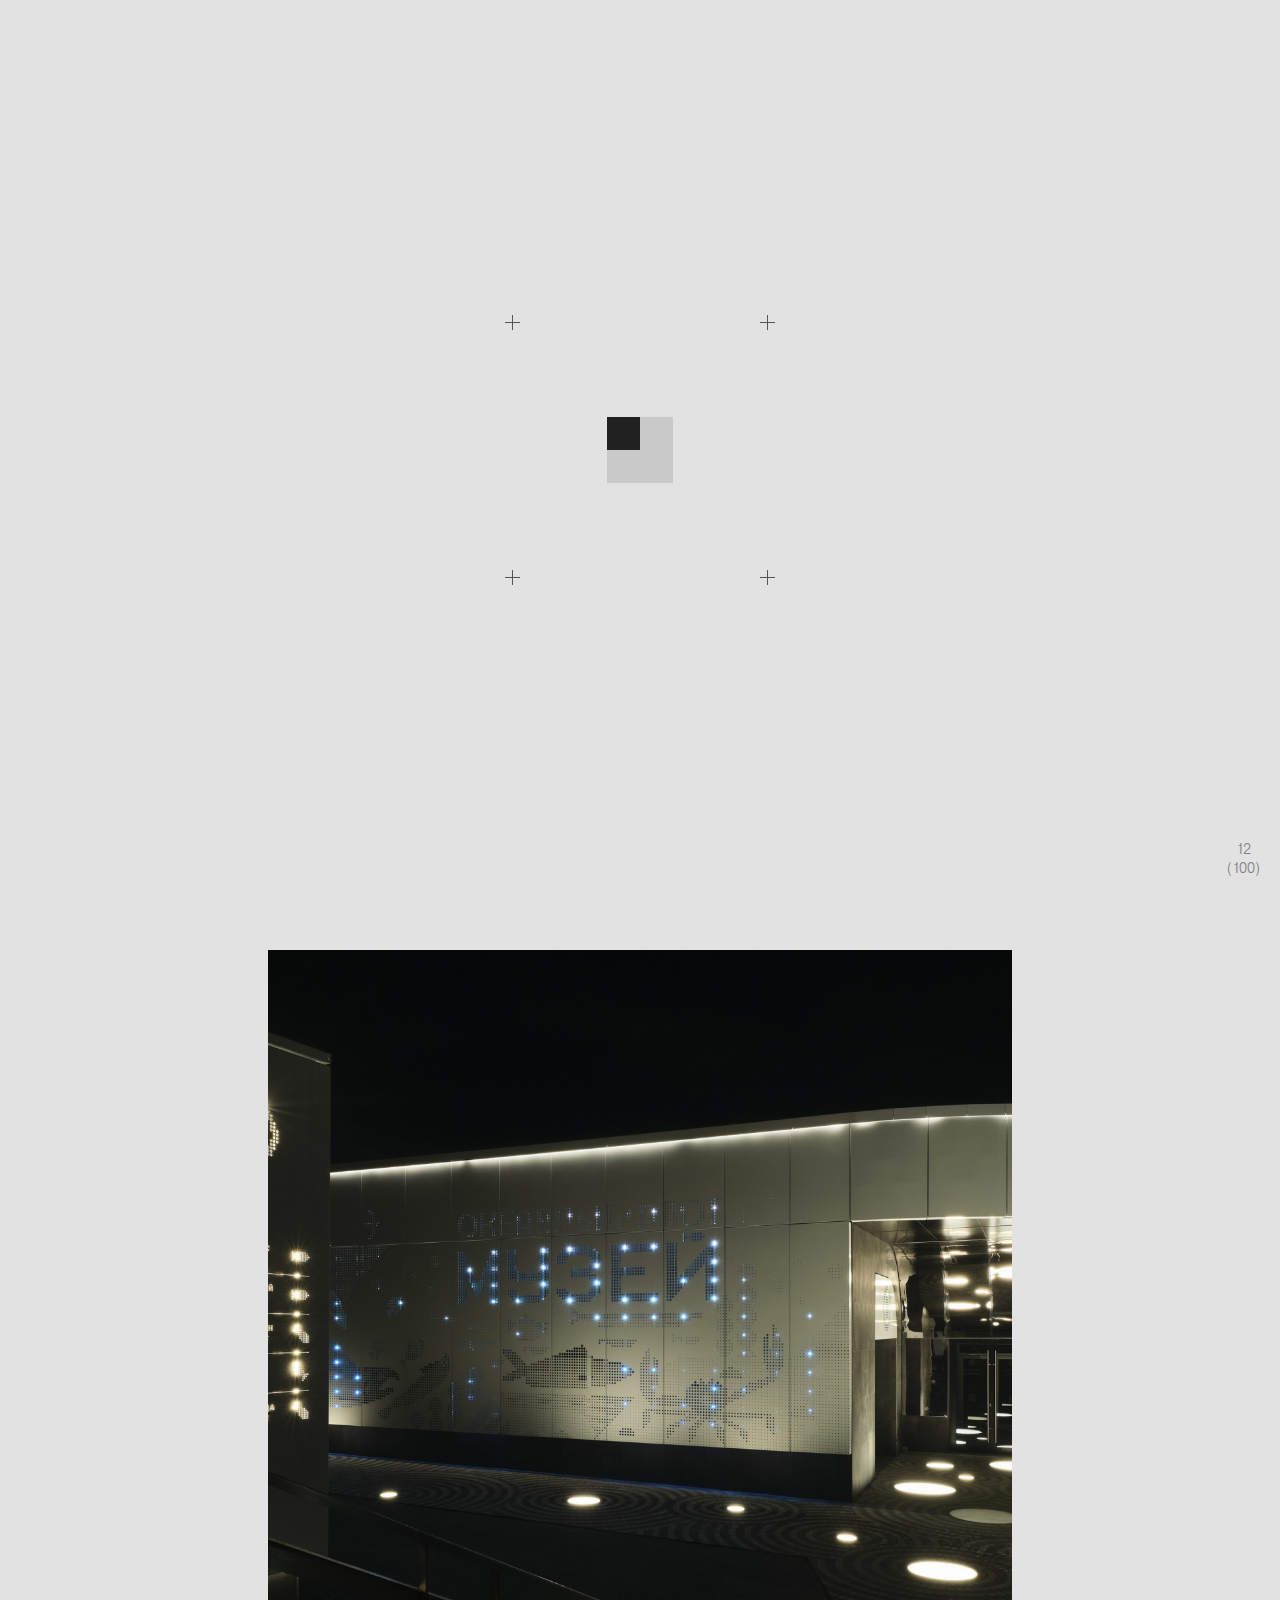
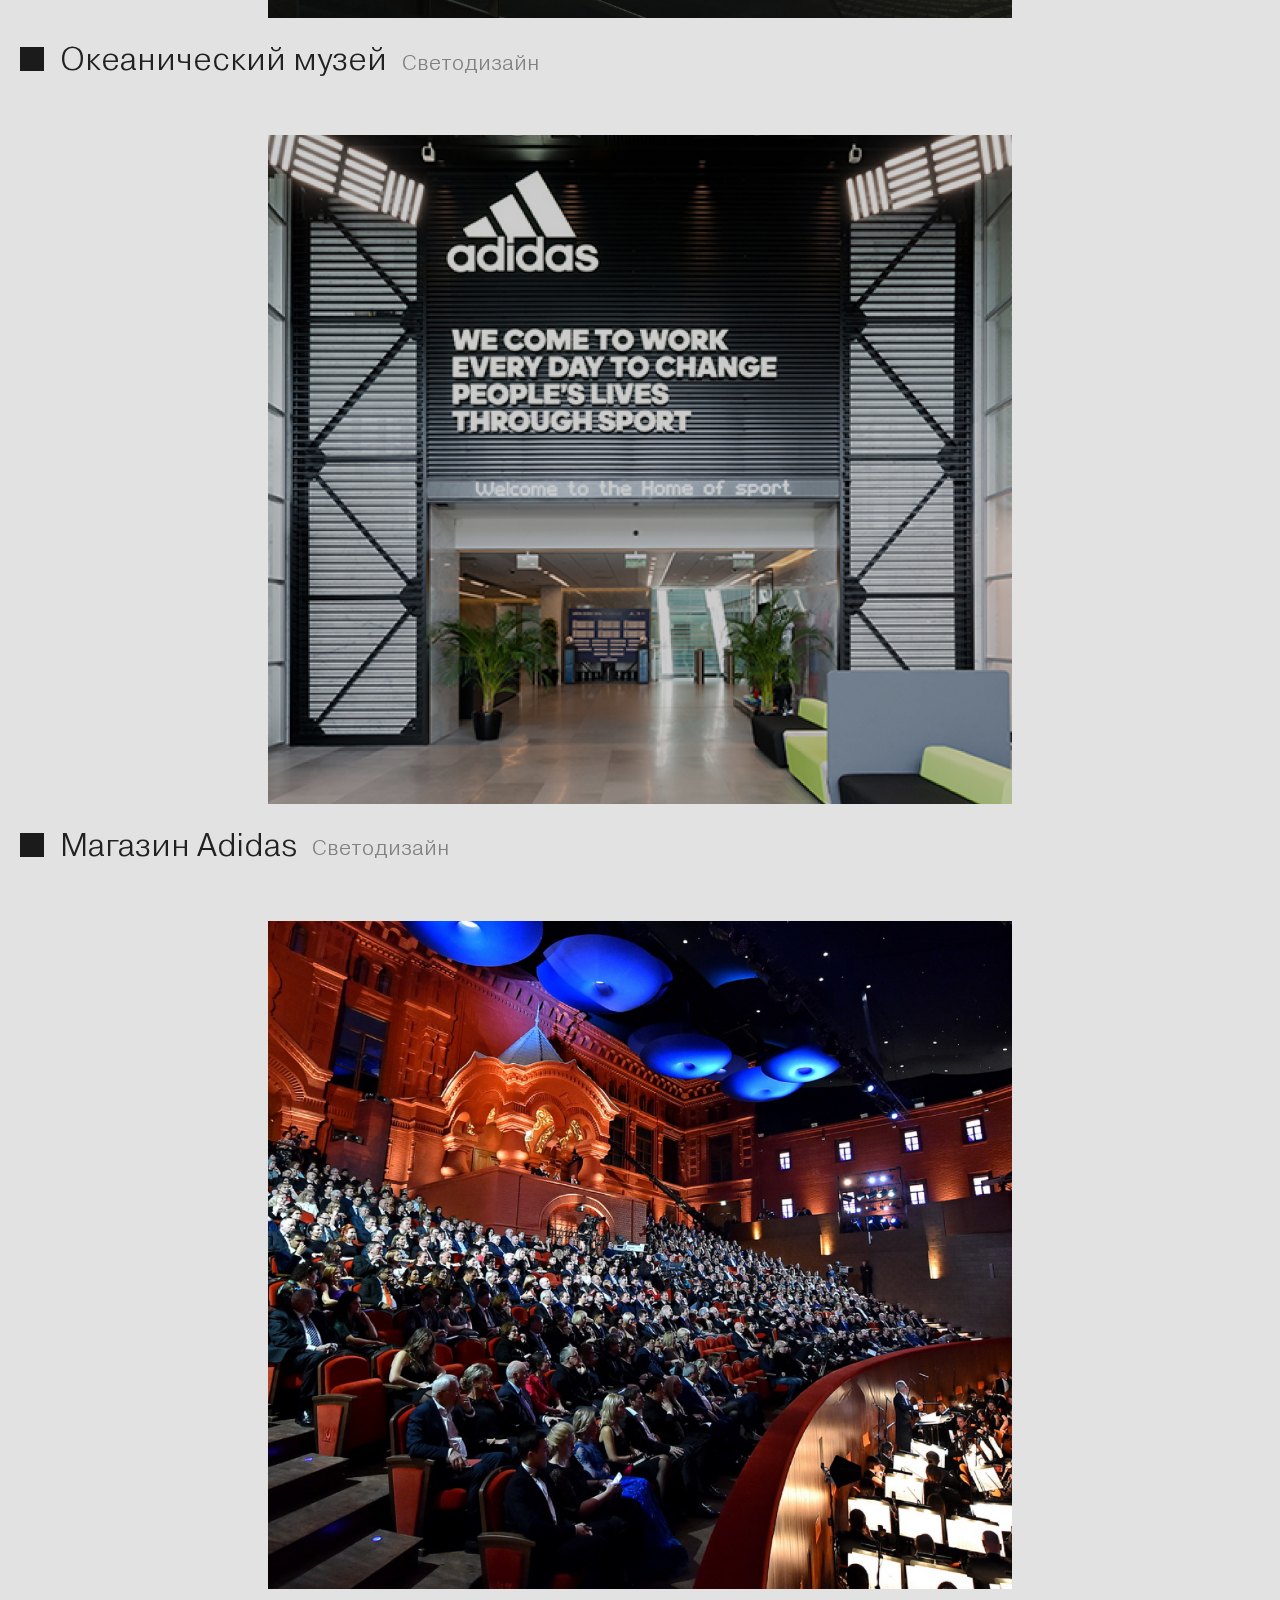
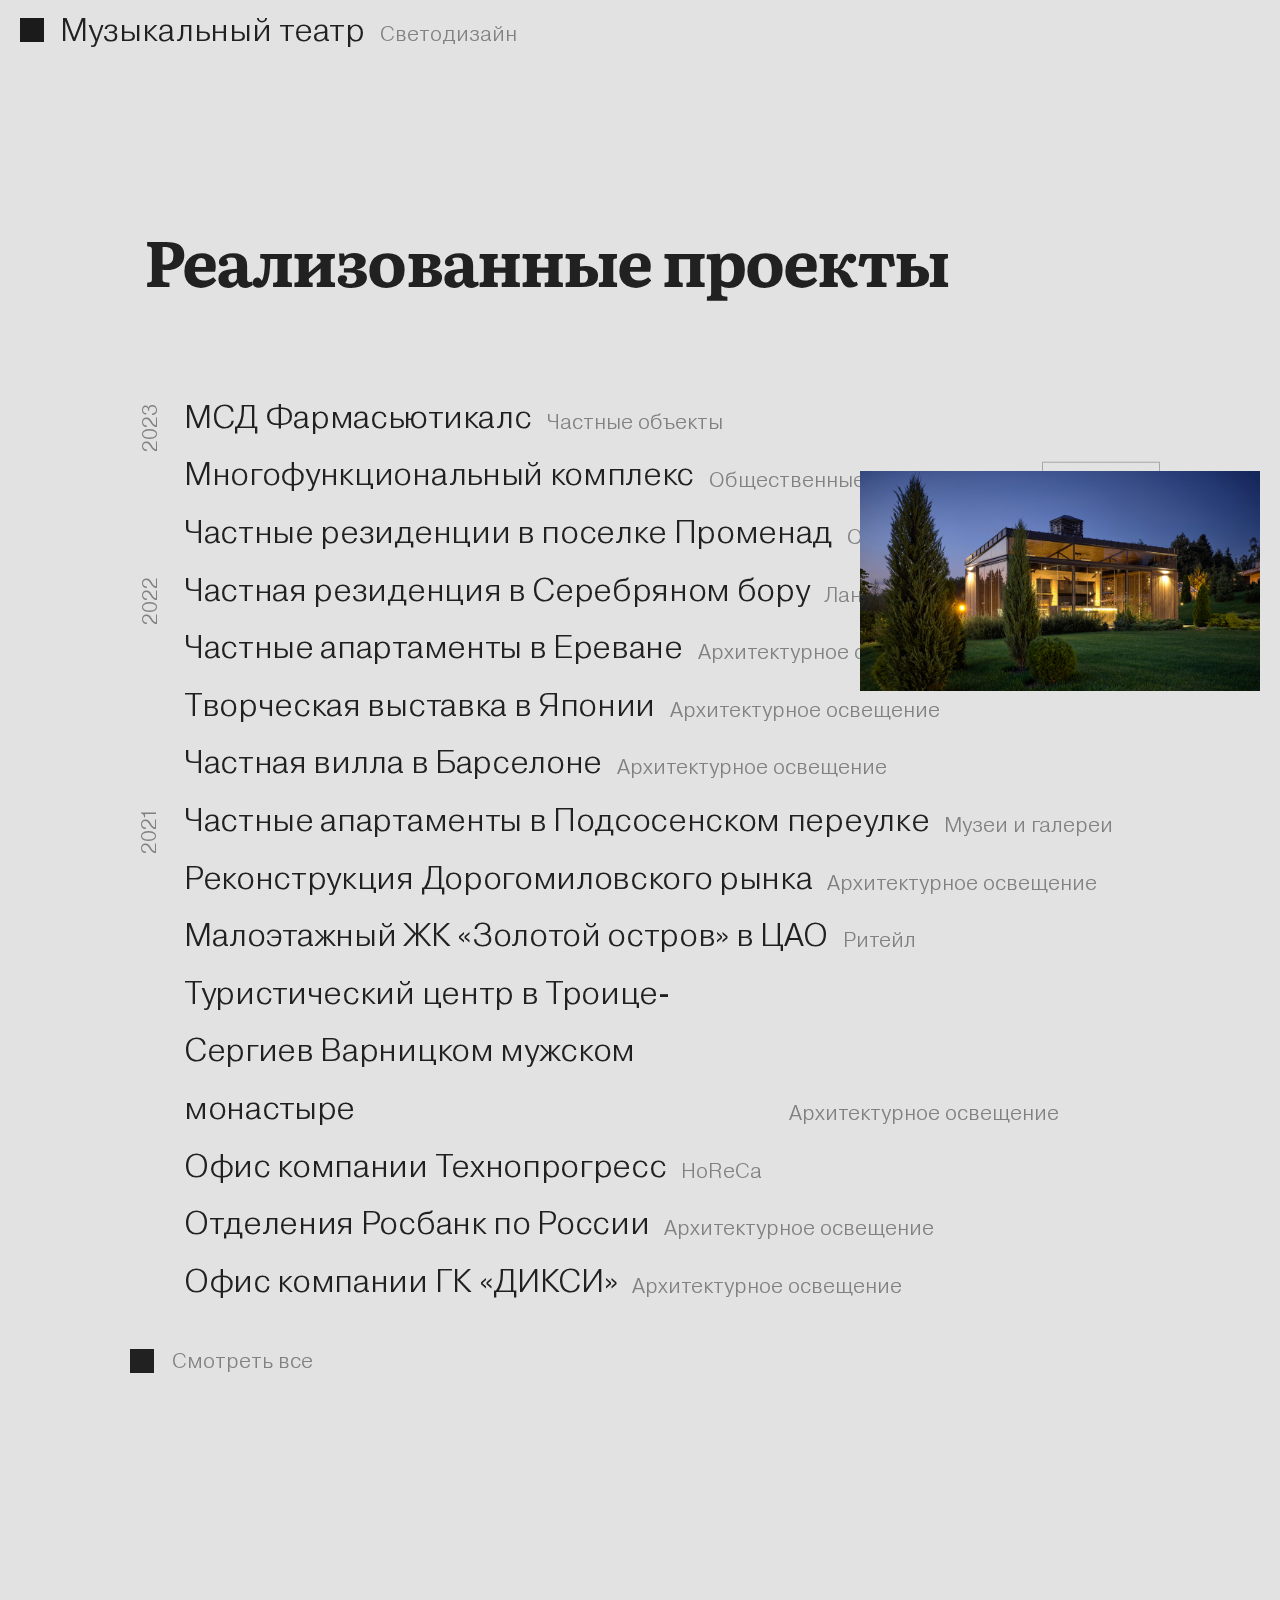
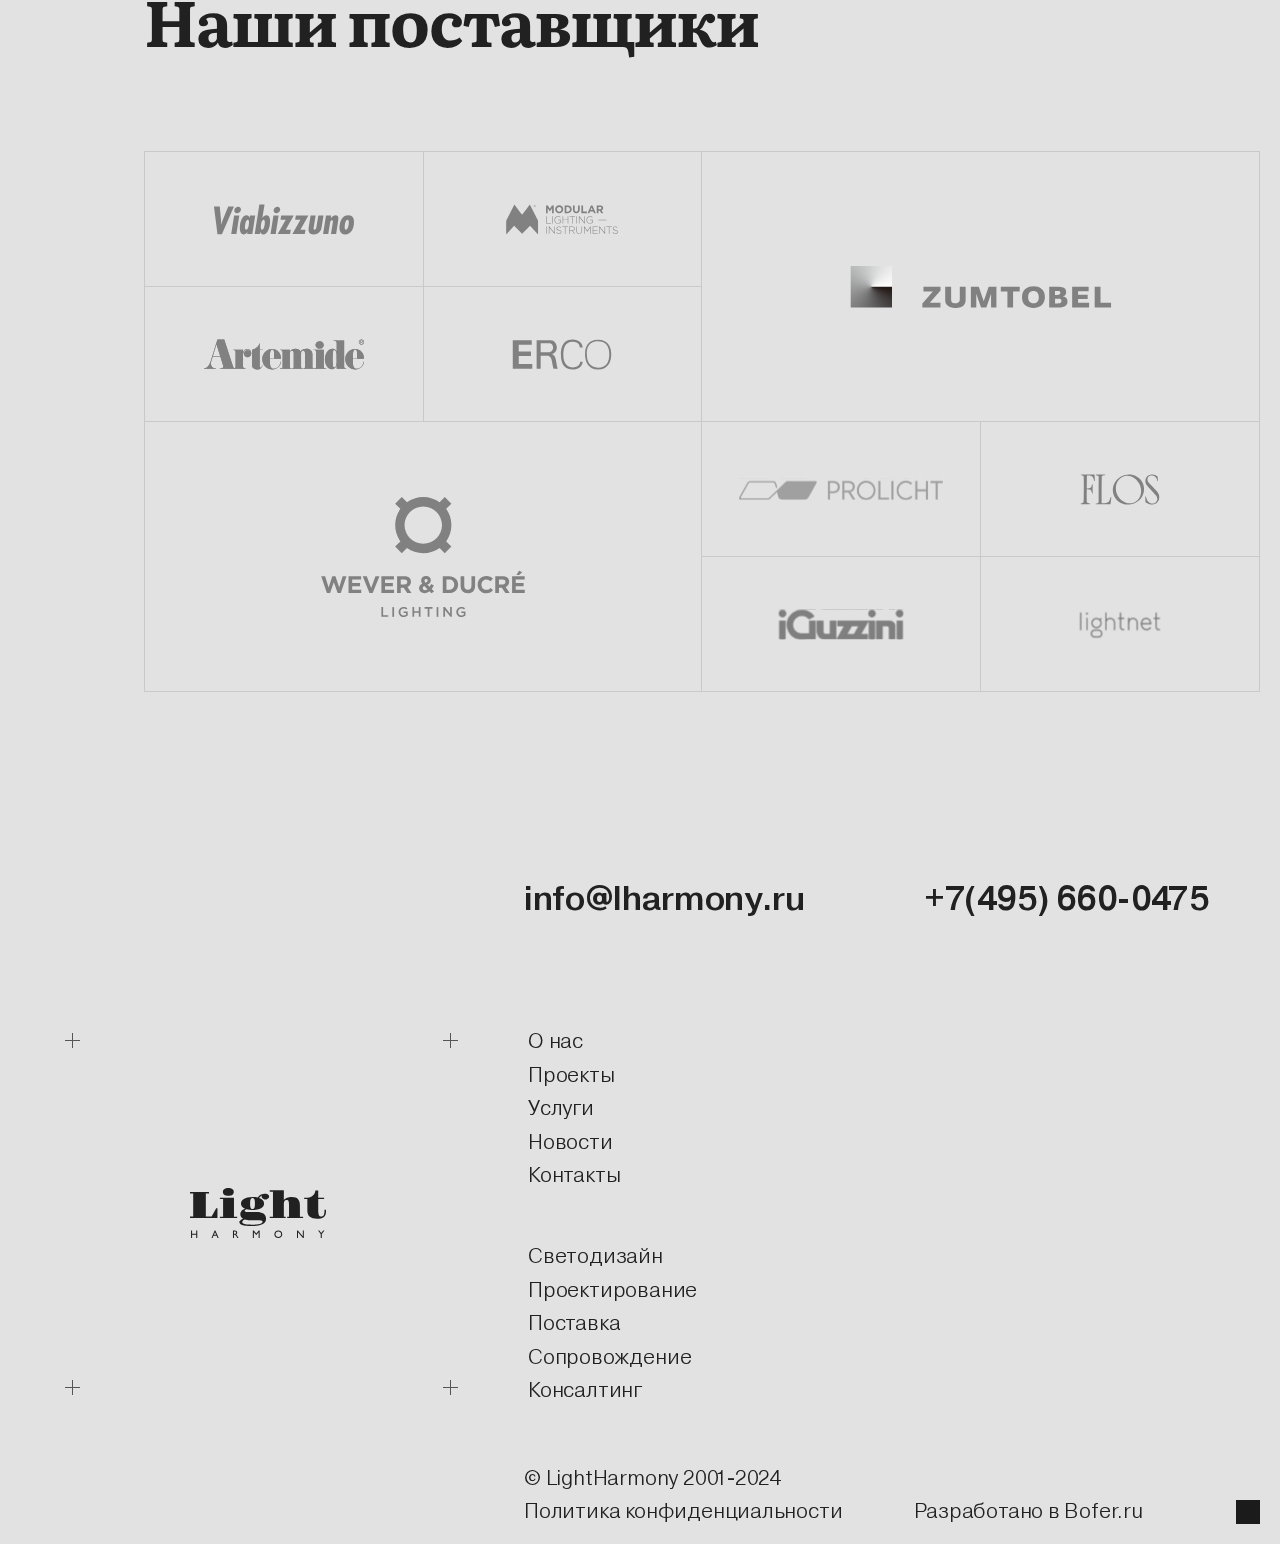
==== commit 399d25a9: "." ====
--- a/index.html
+++ b/index.html
@@ -157,7 +157,7 @@
   
                   </div>
                 </div>
-                <div class="header__news">
+                <div class="header__news header__news-desktop">
                   <div class="header__news-header">
                     <span>Новости</span>
                     <div class="header__news-close">
@@ -258,6 +258,105 @@
                 </div>
               </div>
             </div>
+            <div class="header__news header__news-mobile">
+              <div class="header__news-header">
+                <span>Новости</span>
+                <div class="header__news-close">
+                  <svg width="10" height="10" viewBox="0 0 10 10" fill="none" xmlns="http://www.w3.org/2000/svg">
+                    <path d="M9.24805 8.94201L1 1.104" stroke="#555555"/>
+                    <path d="M9.14721 0.999765L1.10156 9.04541" stroke="#555555"/>
+                  </svg>
+                </div>
+              </div>
+              <ul>
+                <li>
+                  <a href="#">
+                    <figure>
+                      <div class="header__news-img">
+                        <img src="images/news1.png" alt="Новость изображение">
+                      </div>
+                      <h3>Заголовок важного события крупно</h3>
+                      <p>Анонс текста новости, написанный в две строки, эту новость интересно читать и хочется узнать больше</p>
+                      <div class="header__news-telegram-link">
+                        <svg width="9" height="9" viewBox="0 0 9 9" fill="none" xmlns="http://www.w3.org/2000/svg">
+                          <path d="M1.27072 1.58789V0.483887H8.87874V8.09189H7.76274V4.57589L7.82274 2.31989L1.67872 8.49989L0.886719 7.70789L7.01874 1.52789L4.66672 1.58789H1.27072Z" fill="#212121"/>
+                        </svg>
+                        <span>Читать в Telegram</span>
+                      </div>
+                    </figure>
+                  </a>
+                </li>
+                <li>
+                  <a href="#">
+                    <figure>
+                      <div class="header__news-img">
+                        <img src="images/news2.png" alt="Новость изображение">
+                      </div>
+                      <h3>Заголовок важного события крупно</h3>
+                      <p>Анонс текста новости, написанный в две строки, эту новость интересно читать и хочется узнать больше</p>
+                      <div class="header__news-telegram-link">
+                        <svg width="9" height="9" viewBox="0 0 9 9" fill="none" xmlns="http://www.w3.org/2000/svg">
+                          <path d="M1.27072 1.58789V0.483887H8.87874V8.09189H7.76274V4.57589L7.82274 2.31989L1.67872 8.49989L0.886719 7.70789L7.01874 1.52789L4.66672 1.58789H1.27072Z" fill="#212121"/>
+                        </svg>
+                        <span>Читать в Telegram</span>
+                      </div>
+                    </figure>
+                  </a>
+                </li>
+                <li>
+                  <a href="#">
+                    <figure>
+                      <div class="header__news-img">
+                        <img src="images/news2.png" alt="Новость изображение">
+                      </div>
+                      <h3>Заголовок важного события крупно</h3>
+                      <p>Анонс текста новости, написанный в две строки, эту новость интересно читать и хочется узнать больше</p>
+                      <div class="header__news-telegram-link">
+                        <svg width="9" height="9" viewBox="0 0 9 9" fill="none" xmlns="http://www.w3.org/2000/svg">
+                          <path d="M1.27072 1.58789V0.483887H8.87874V8.09189H7.76274V4.57589L7.82274 2.31989L1.67872 8.49989L0.886719 7.70789L7.01874 1.52789L4.66672 1.58789H1.27072Z" fill="#212121"/>
+                        </svg>
+                        <span>Читать в Telegram</span>
+                      </div>
+                    </figure>
+                  </a>
+                </li>
+                <li>
+                  <a href="#">
+                    <figure>
+                      <div class="header__news-img">
+                        <img src="images/news2.png" alt="Новость изображение">
+                      </div>
+                      <h3>Заголовок важного события крупно</h3>
+                      <p>Анонс текста новости, написанный в две строки, эту новость интересно читать и хочется узнать больше</p>
+                      <div class="header__news-telegram-link">
+                        <svg width="9" height="9" viewBox="0 0 9 9" fill="none" xmlns="http://www.w3.org/2000/svg">
+                          <path d="M1.27072 1.58789V0.483887H8.87874V8.09189H7.76274V4.57589L7.82274 2.31989L1.67872 8.49989L0.886719 7.70789L7.01874 1.52789L4.66672 1.58789H1.27072Z" fill="#212121"/>
+                        </svg>
+                        <span>Читать в Telegram</span>
+                      </div>
+                    </figure>
+                  </a>
+                </li>
+                <li>
+                  <a href="#">
+                    <figure>
+                      <div class="header__news-img">
+                        <img src="images/news2.png" alt="Новость изображение">
+                      </div>
+                      <h3>Заголовок важного события крупно</h3>
+                      <p>Анонс текста новости, написанный в две строки, эту новость интересно читать и хочется узнать больше</p>
+                      <div class="header__news-telegram-link">
+                        <svg width="9" height="9" viewBox="0 0 9 9" fill="none" xmlns="http://www.w3.org/2000/svg">
+                          <path d="M1.27072 1.58789V0.483887H8.87874V8.09189H7.76274V4.57589L7.82274 2.31989L1.67872 8.49989L0.886719 7.70789L7.01874 1.52789L4.66672 1.58789H1.27072Z" fill="#212121"/>
+                        </svg>
+                        <span>Читать в Telegram</span>
+                      </div>
+                    </figure>
+                  </a>
+                </li>
+              </ul>
+              
+            </div>
             <nav class="header__nav">
               <div id="burderHeader" class="header__burger burder-header">
                 <span></span>
@@ -278,6 +377,7 @@
                       <li><a href="#">Консалтинг</a></li>
                     </ul>
                   </li>
+                  <li class="header-news-btn-mobile"><a>Новости</a></li>
                   <li><a href="/contacts-page.html">Контакты</a></li>
                 </ul>
                 <div class="header__bottom-mob">
--- a/css/header/header.css
+++ b/css/header/header.css
@@ -489,21 +489,49 @@
   color: var(--orange-theme);
 }
 
+.header-news-btn-mobile {
+  display: none;
+}
+@media (max-width: 1279px) {
+  .header-news-btn-mobile {
+    display: block;
+  }
+}
+
 .header__news-wrapper {
   position: relative;
+  flex: 1 1 auto;
 }
 
 .header__news {
   width: 474px;
+  height: 80vh;
   max-height: 80vh;
   position: absolute;
-  top: 100%;
+  top: 0%;
   left: 50%;
   transform: translate(-50%, 0);
   overflow: auto;
   padding: 8px;
   background-color: var(--light-theme-grey-bg);
   display: none;
+}
+@media (max-width: 1279px) {
+  .header__news {
+    position: fixed;
+    z-index: 99;
+    width: 100%;
+    height: 100%;
+    max-height: 100%;
+  }
+}
+.header__news-mobile {
+  display: none;
+}
+@media (max-width: 639px) {
+  .header__news-mobile {
+    display: block;
+  }
 }
 .header__news-header {
   display: flex;
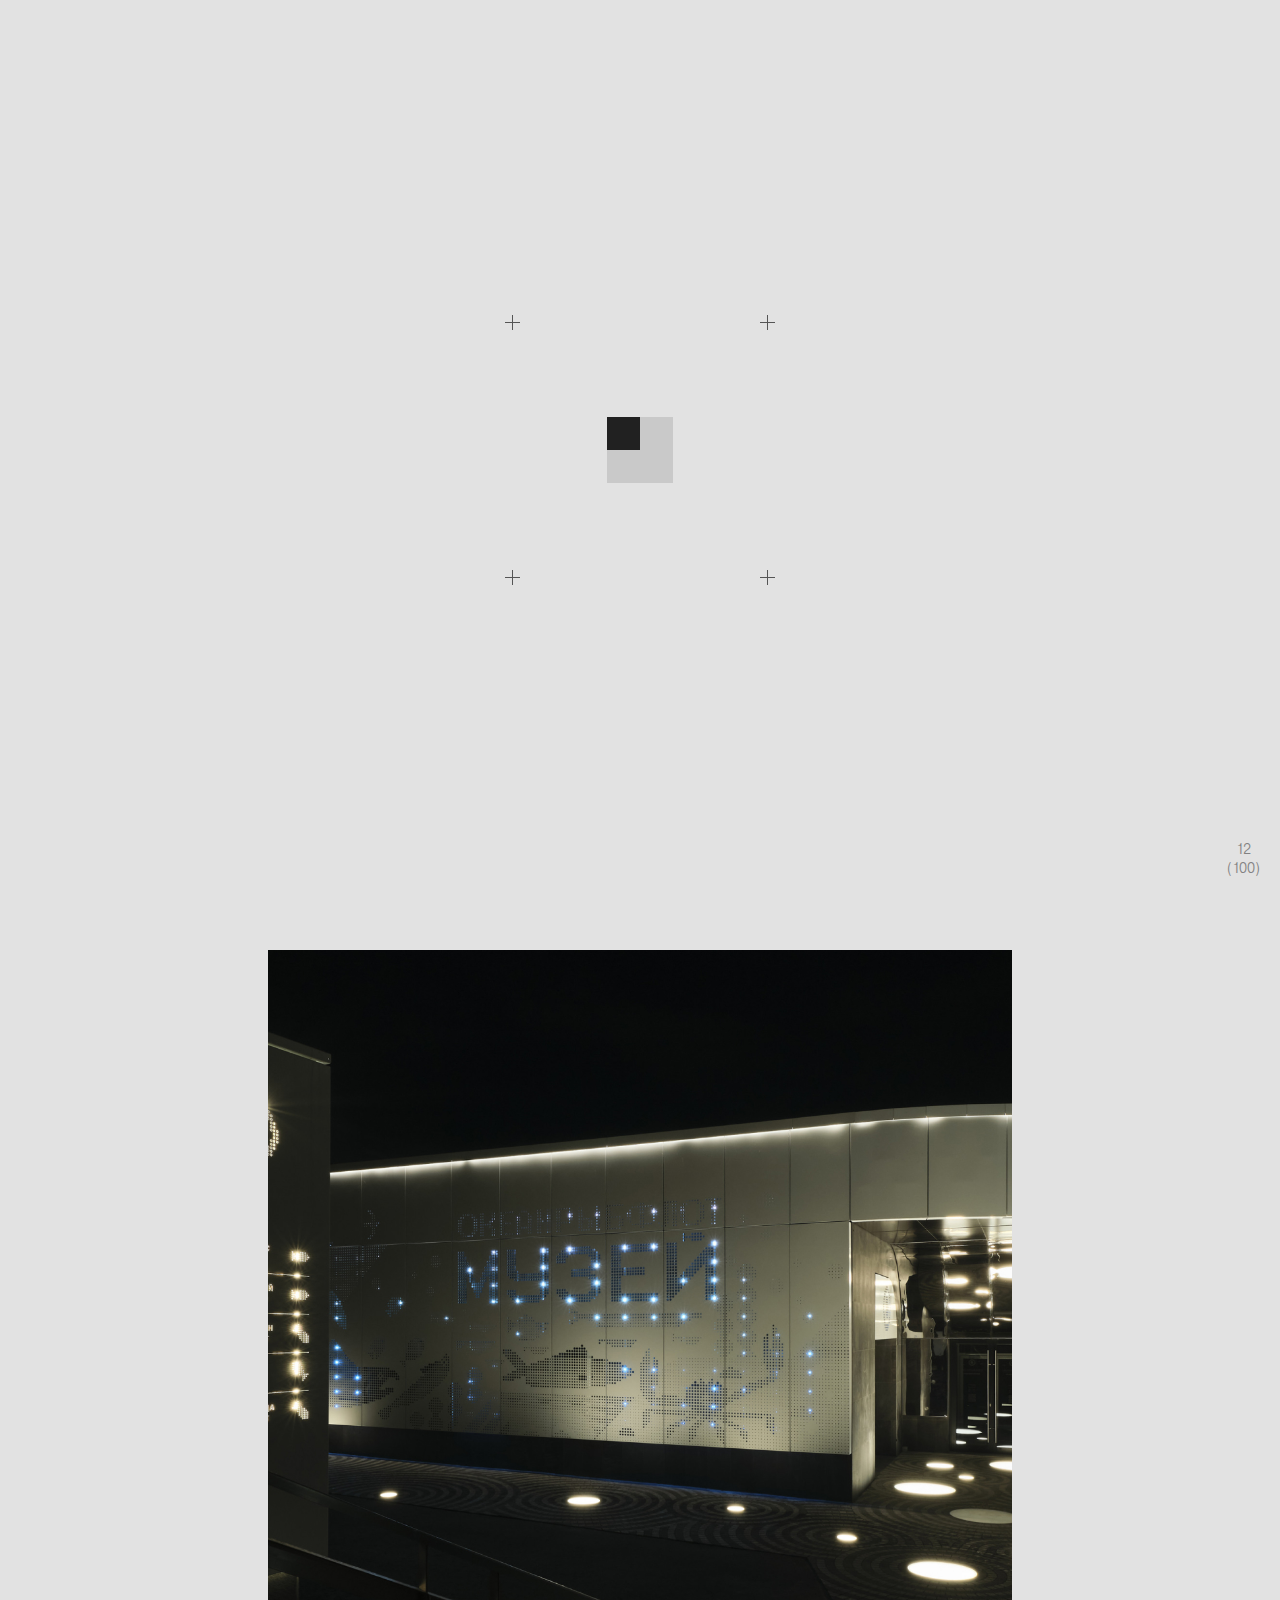
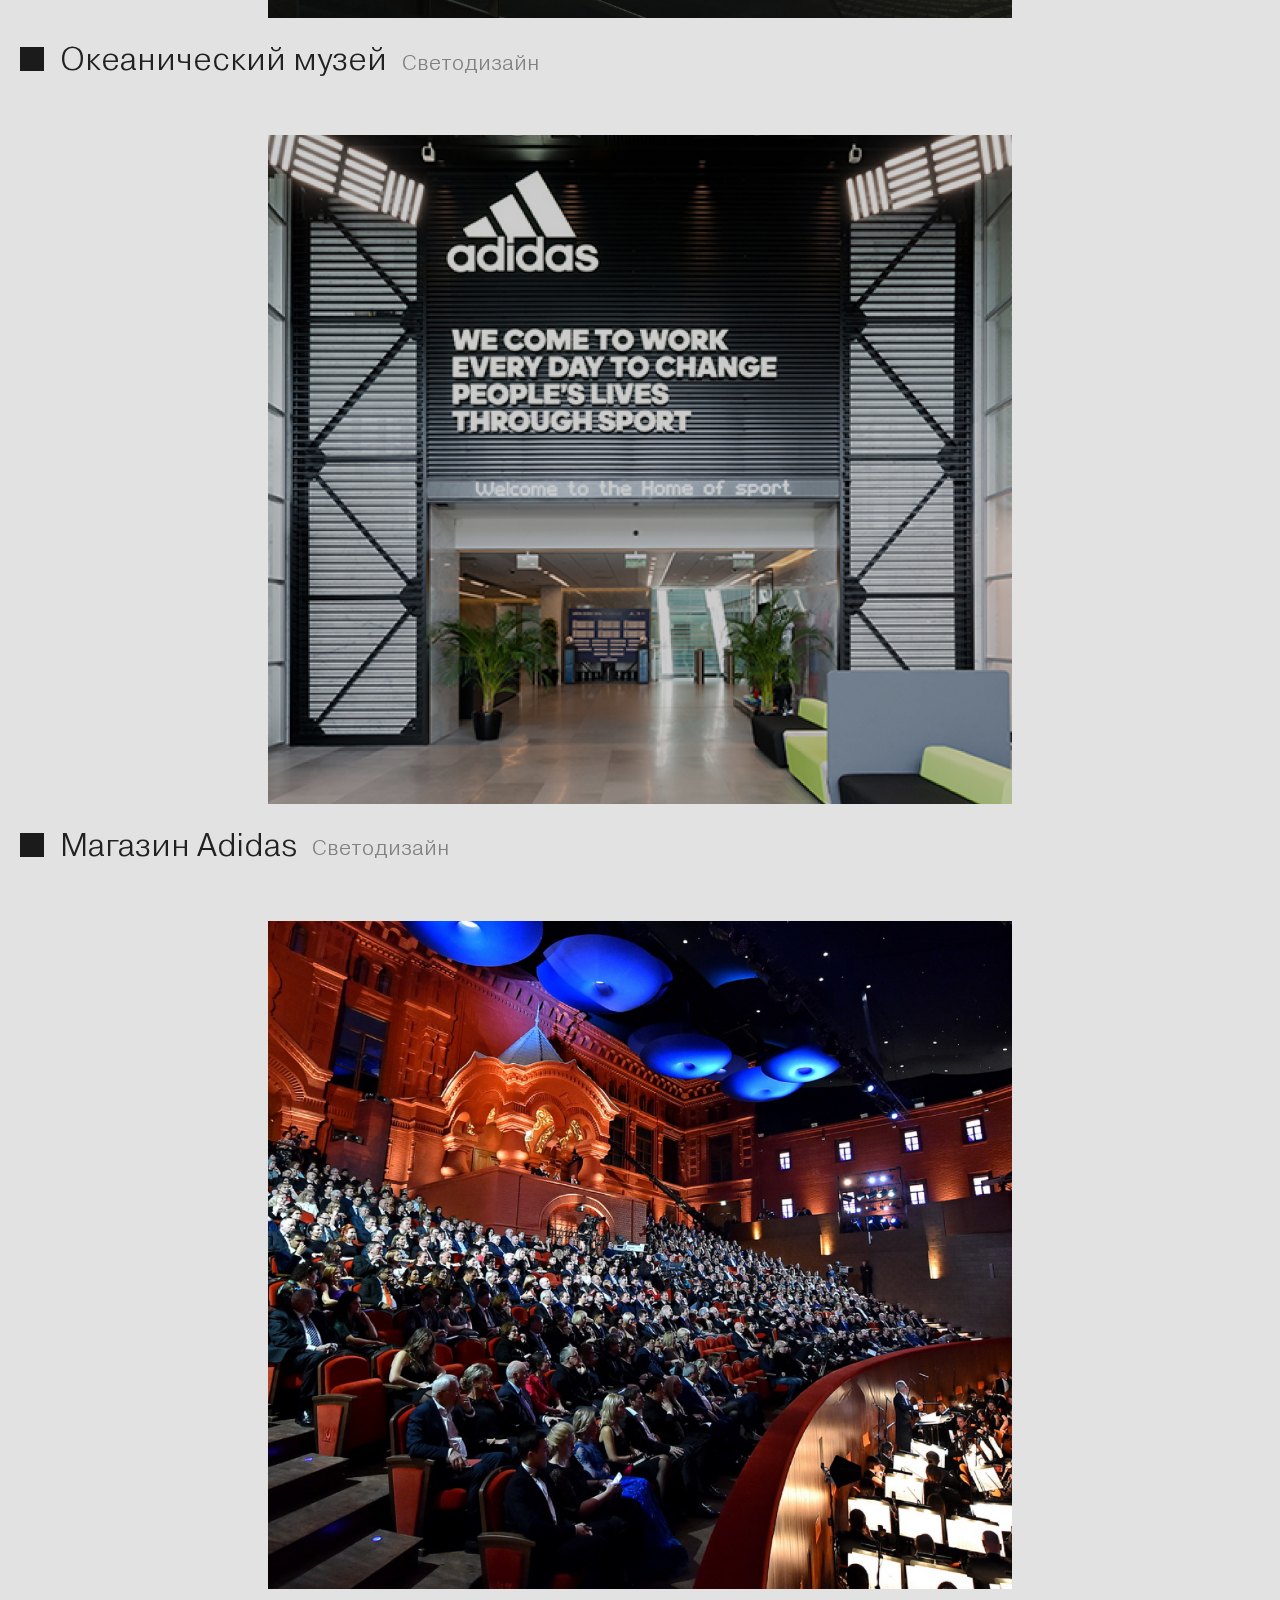
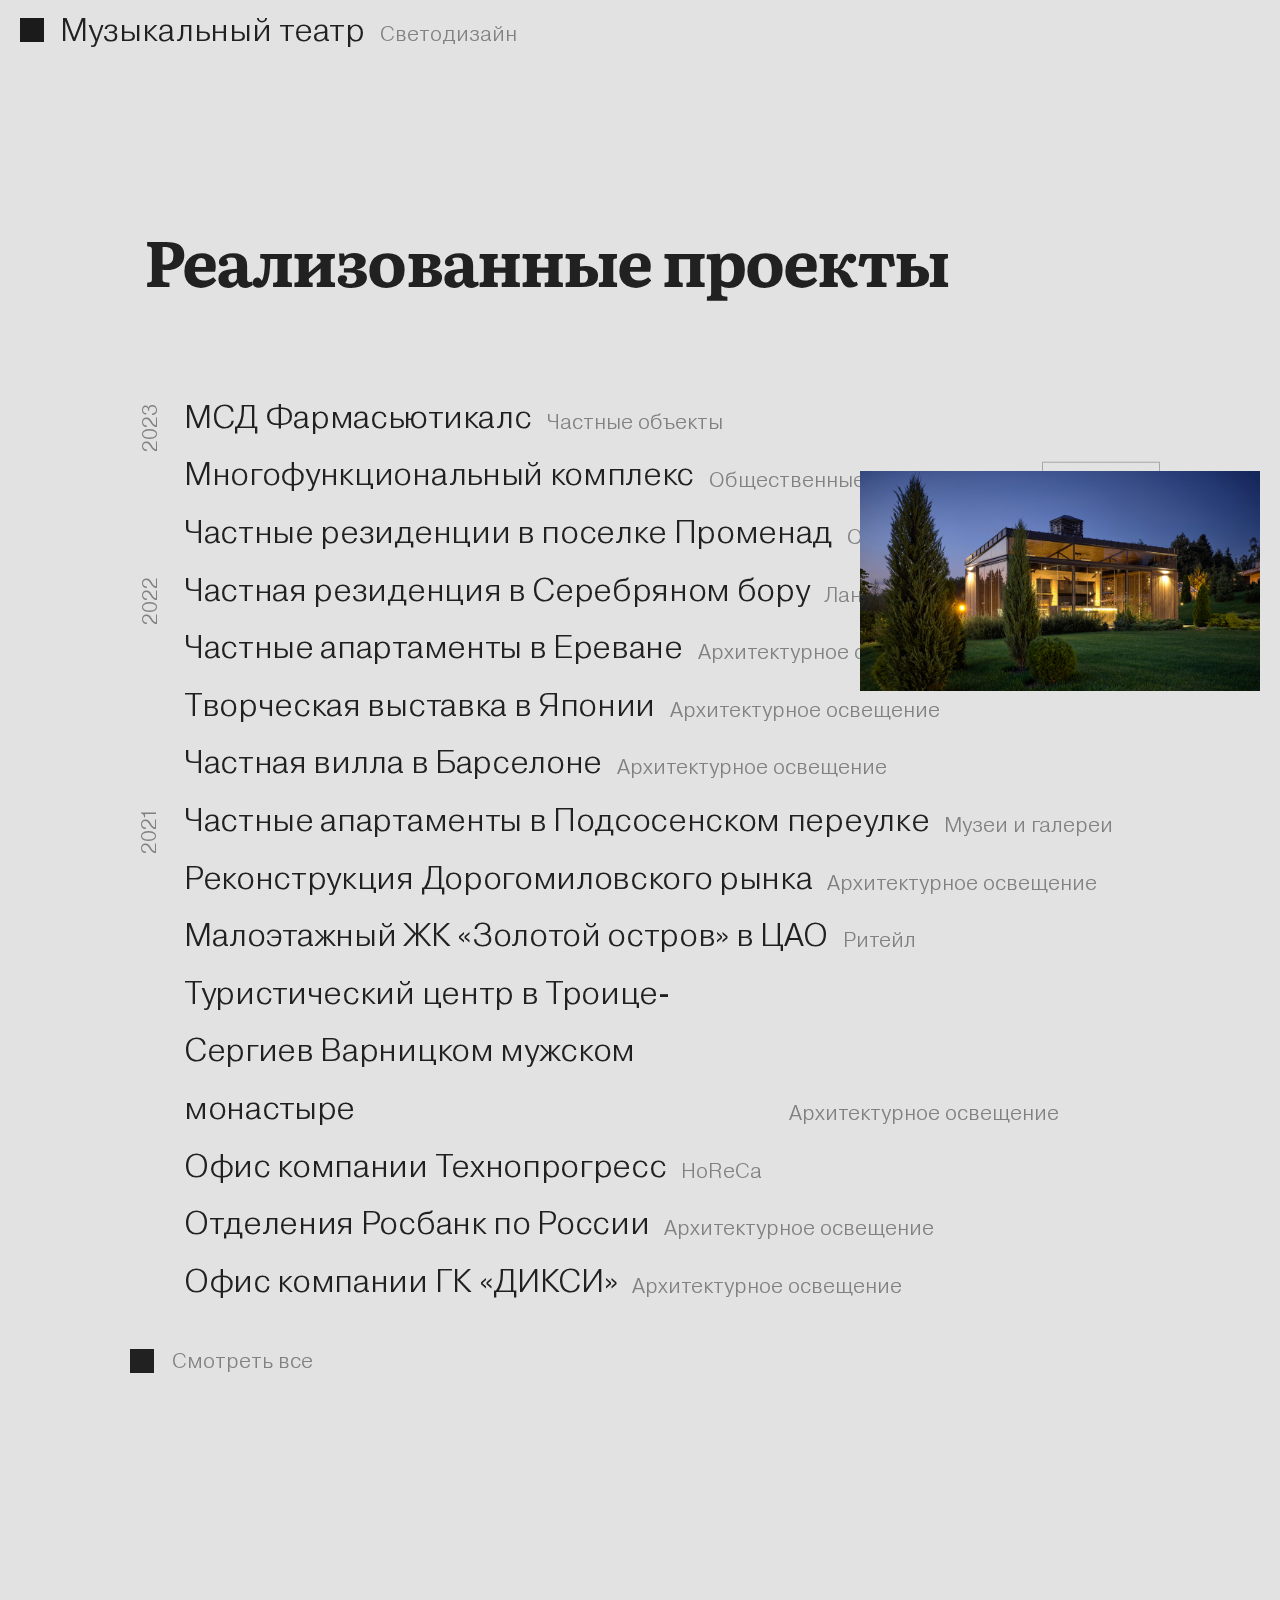
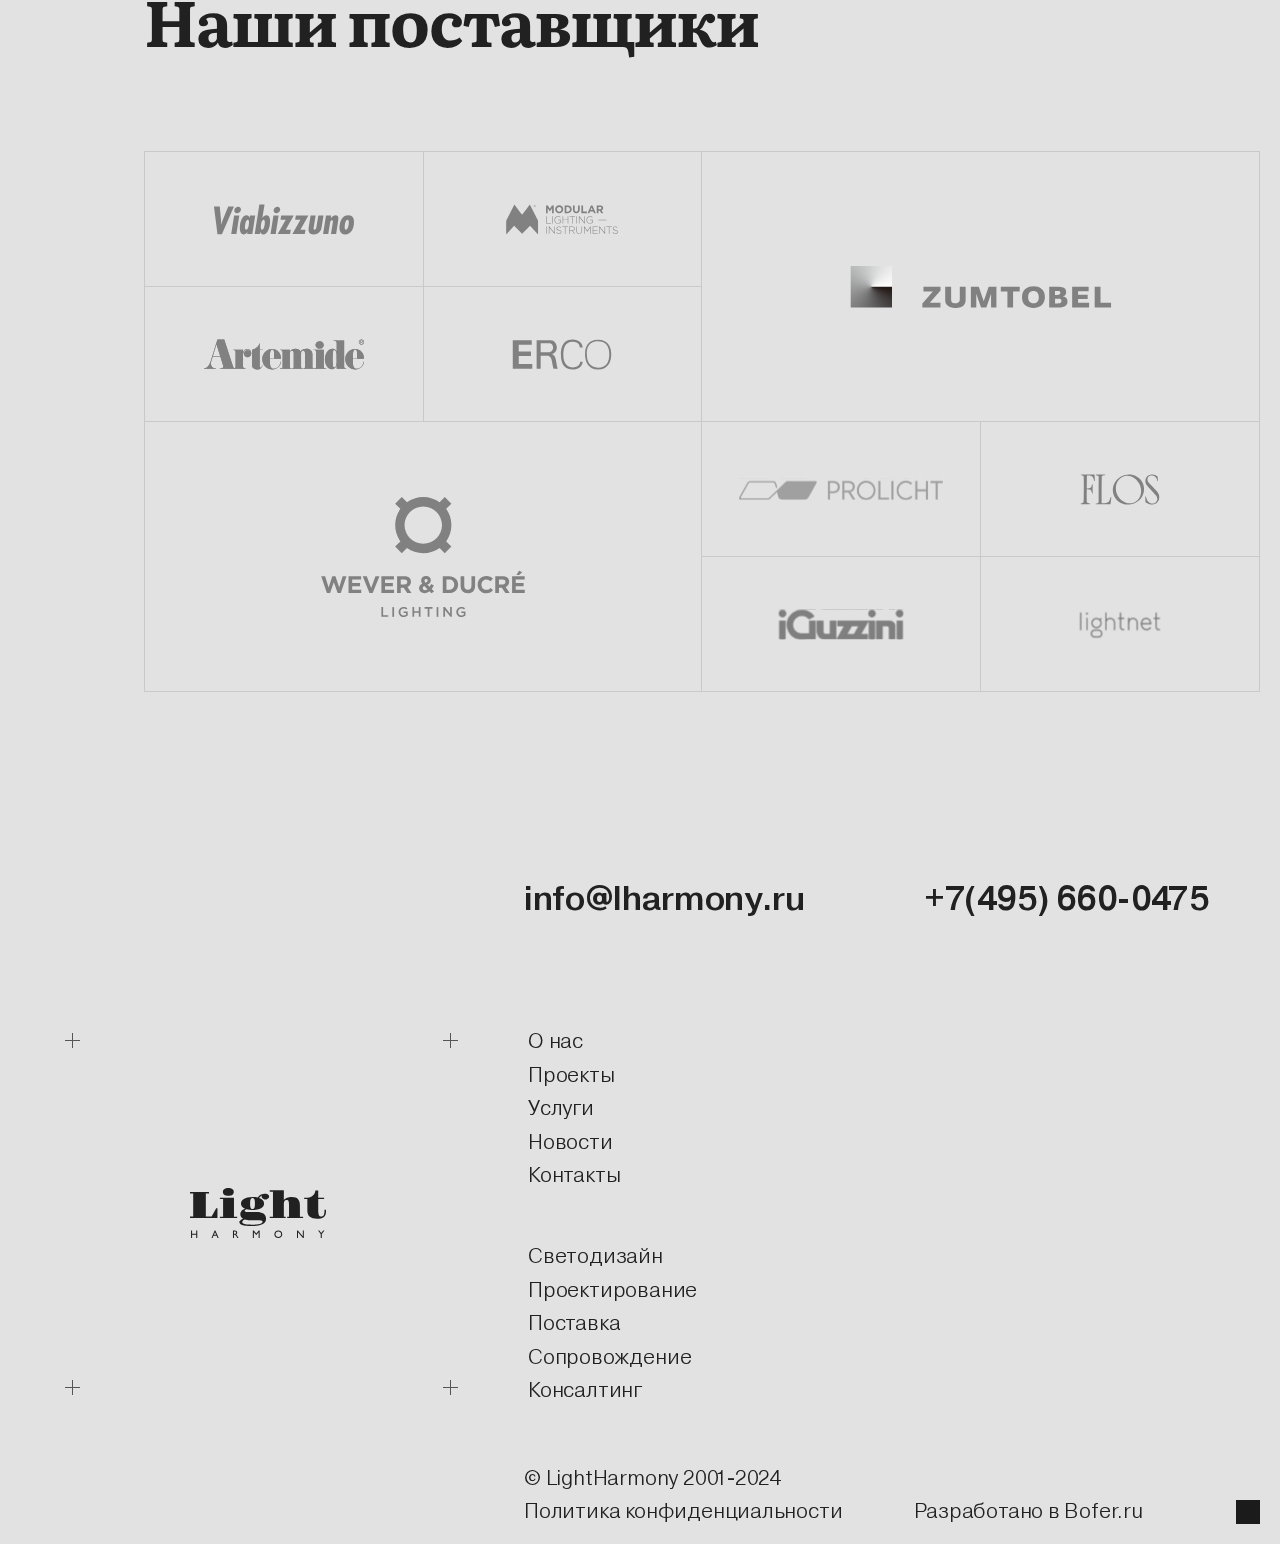
==== commit 50764fe8: "fix 30" ====
--- a/index.html
+++ b/index.html
@@ -107,6 +107,9 @@
               />
             </div>
           </div>
+          <div class="options-header__reset">
+            <a href="javascript:;" class="js-reset-options">Сбросить настройки</a>
+          </div>
         </div>
       </div>
       <div class="wrapper">
--- a/css/main.css
+++ b/css/main.css
@@ -36,6 +36,7 @@
     --light-theme-input-header-bg-hover: rgba(212, 212, 212, 1);
     --dark-theme-options-bg: rgba(226, 226, 226, 1);
     --dark-theme-options-text: rgba(78, 78, 78, 1);
+    --options-disable: #818181;
 }
 
 body {
@@ -161,7 +162,7 @@
 
 @media (max-width: 639px) {
     h1.title-h1 span {
-        font-size: 26px;
+        font-size: 28px;
         font-weight: 700;
     }
 }
@@ -226,7 +227,11 @@
     width: 69px;
     height: 69px;
     border: 1px solid var(--orange-theme);
-    transition: all 0.15s ease 0s;
+    transition: all 0.15s ease 0s, width 0.4s ease 0s, height 0.4s ease 0s;
+}
+.follow-big.active {
+    width: 0;
+    height: 0;
 }
 
 .follow-small {
@@ -367,6 +372,9 @@
 body.dark-active .options-header * {
     color: var(--dark-theme-options-text);
 }
+body.dark-active .options-header__reset a:after {
+    background: var(--dark-theme-options-text);
+}
 body.dark-active .options-header .toggle {
     background-color: var(--light-theme-grey-bg);
 }
--- a/css/header/header.css
+++ b/css/header/header.css
@@ -77,6 +77,7 @@
   display: flex;
   align-items: center;
   flex: 1 0 auto;
+  position: relative;
 }
 @media (max-width: 1279px) {
   .header__btns {
@@ -115,6 +116,7 @@
   }
 }
 .header__search {
+  cursor: pointer;
   flex: 1 1 auto;
   position: relative;
   margin-left: 20px;
@@ -147,6 +149,7 @@
   padding: 0 16px;
   font-weight: 300;
   font-size: 14px;
+  pointer-events: none;
 }
 .header__search-btn {
   width: 16px;
@@ -528,11 +531,6 @@
 .header__news-mobile {
   display: none;
 }
-@media (max-width: 639px) {
-  .header__news-mobile {
-    display: block;
-  }
-}
 .header__news-header {
   display: flex;
   justify-content: space-between;
--- a/css/options/options.css
+++ b/css/options/options.css
@@ -32,11 +32,45 @@
 }
 .options-header__row {
   display: flex;
+  flex-wrap: wrap;
 }
 @media (max-width: 700px) {
   .options-header__row {
     flex-direction: column;
   }
+}
+.options-header__reset {
+  width: 100%;
+  margin-top: 15px;
+  font-size: 14px;
+}
+.options-header__reset a {
+  font-family: "Pragmatica";
+  font-size: 14px;
+  line-height: 117%;
+  letter-spacing: -0.01em;
+  font-weight: 300;
+  color: var(--light-theme-options-text);
+  display: inline-block;
+  position: relative;
+}
+.options-header__reset a::after {
+  content: "";
+  display: block;
+  height: 1px;
+  width: 100%;
+  position: absolute;
+  bottom: 0;
+  left: 0;
+  background: var(--light-theme-options-text);
+}
+.options-header__reset a:not(.active) {
+  color: var(--options-disable) !important;
+  pointer-events: none;
+  user-select: none;
+}
+.options-header__reset a:not(.active)::after {
+  background: var(--options-disable) !important;
 }
 .options-header .setting,
 .options-header .slider {
@@ -75,9 +109,7 @@
 .options-header .toggle {
   width: 30px;
   height: 16px;
-  -webkit-appearance: none;
-     -moz-appearance: none;
-          appearance: none;
+  appearance: none;
   background-color: var(--dark-theme-dark-bg);
   border-radius: 50px;
   position: relative;
@@ -131,9 +163,11 @@
   margin: 0;
   opacity: 0;
   transition: opacity 0.5s ease, padding 0.5s ease;
-  padding: 30px 30px 110px 30px;
+  padding: 30px 30px 67px 30px;
 }
 
 .options-header.show .options-header__row {
   opacity: 1;
-}/*# sourceMappingURL=options.css.map */+}
+
+/*# sourceMappingURL=options.css.map */
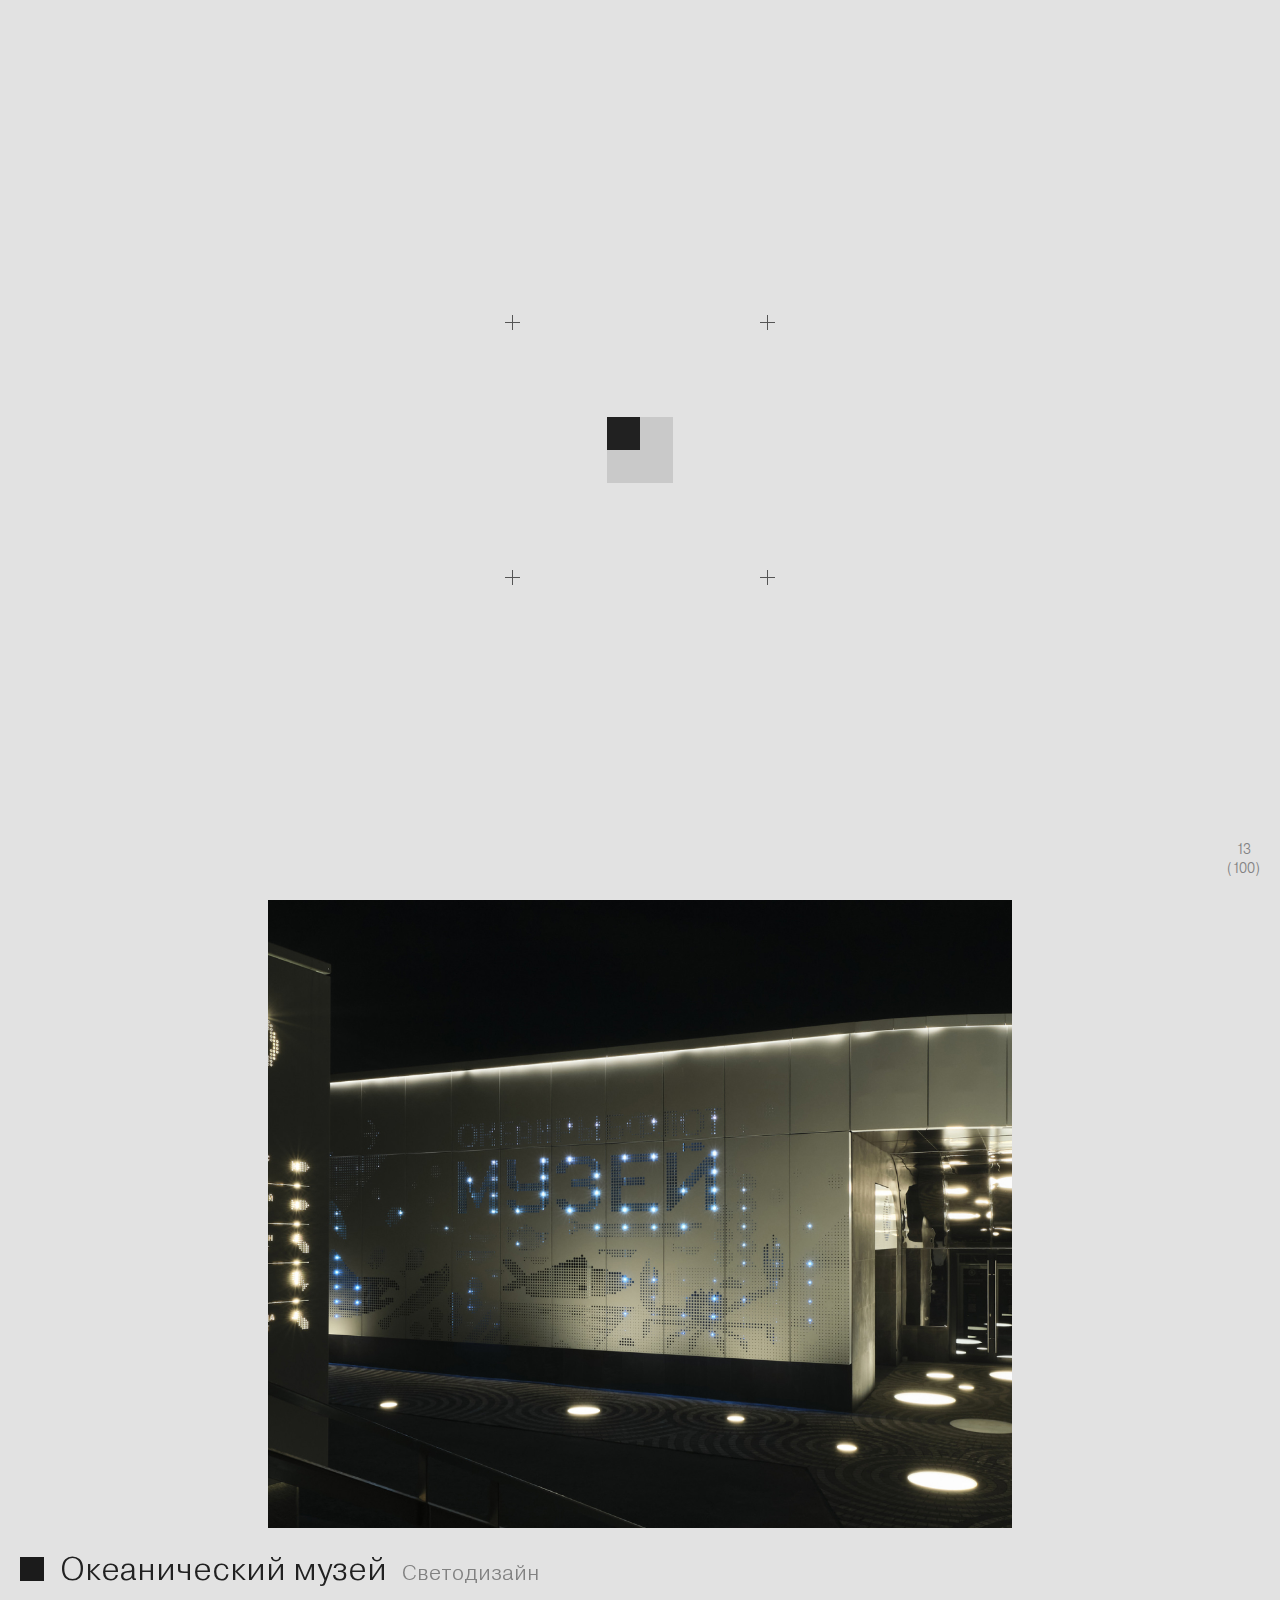
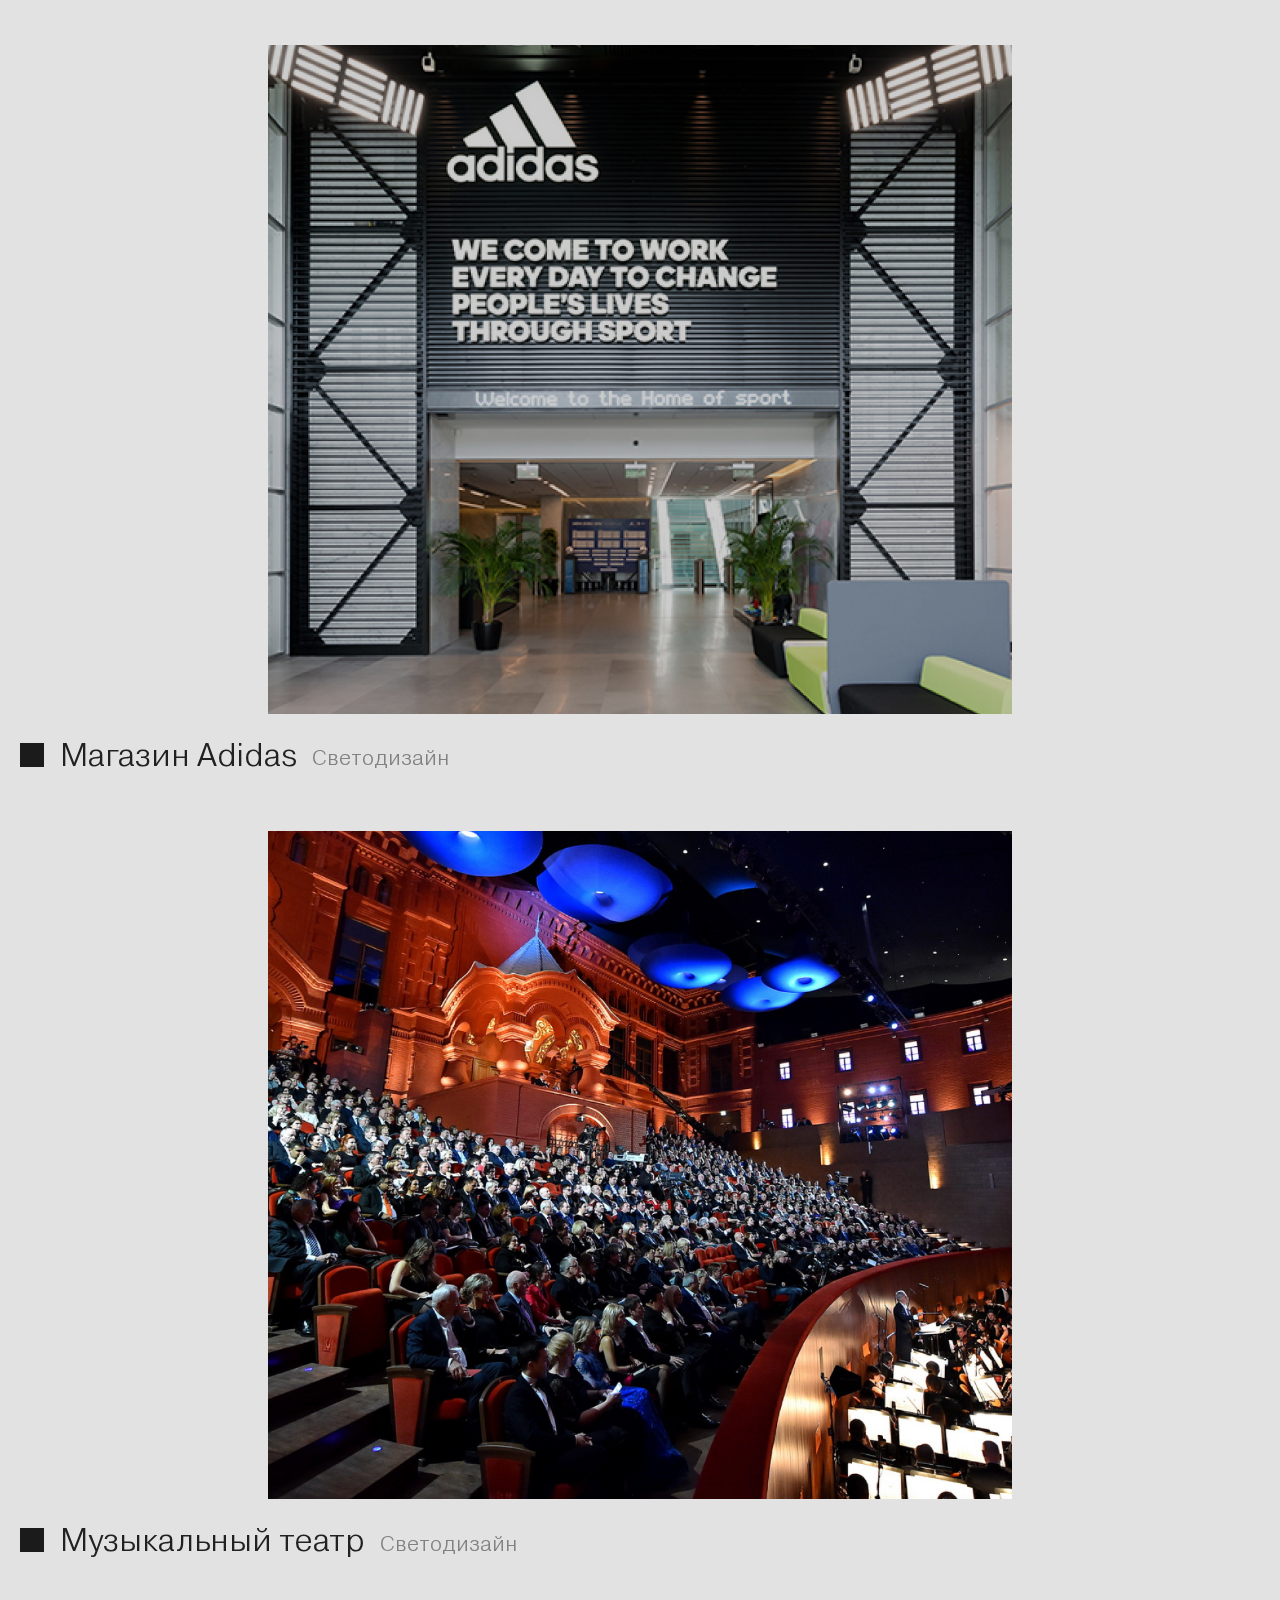
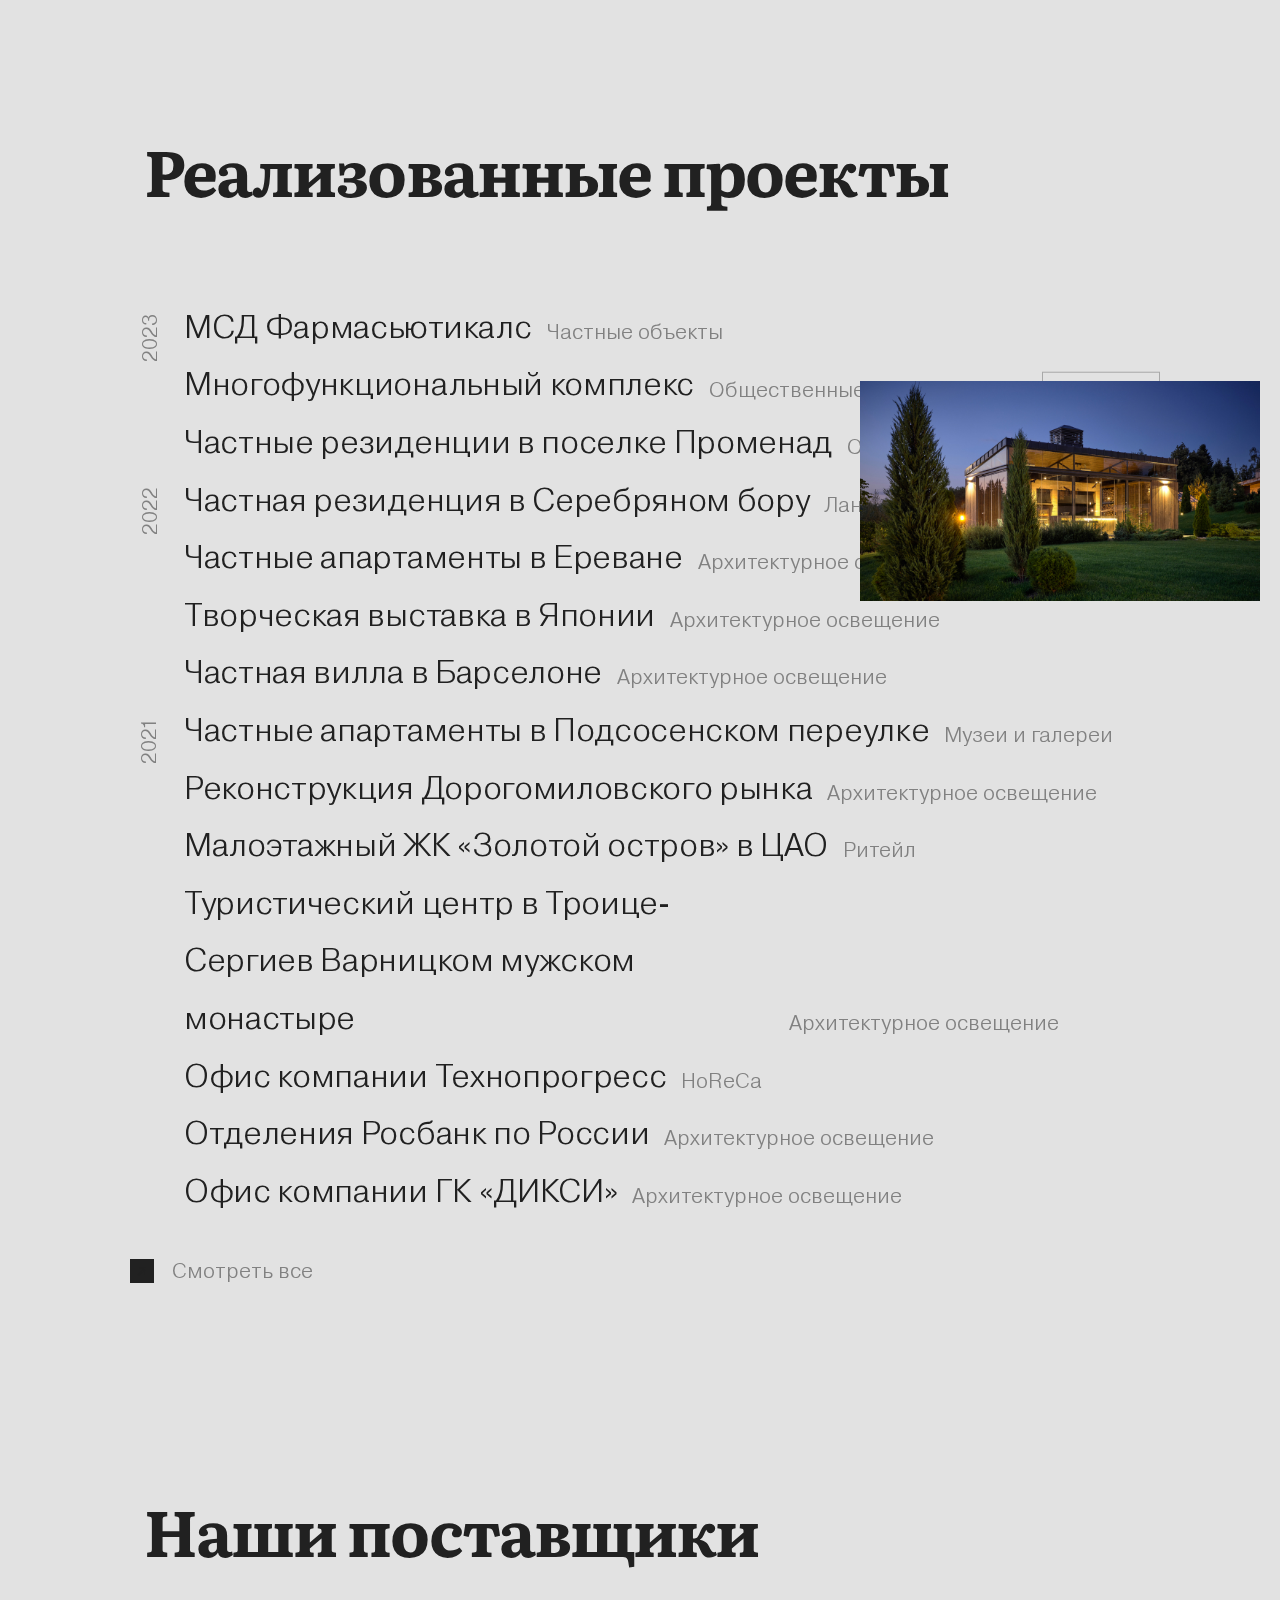
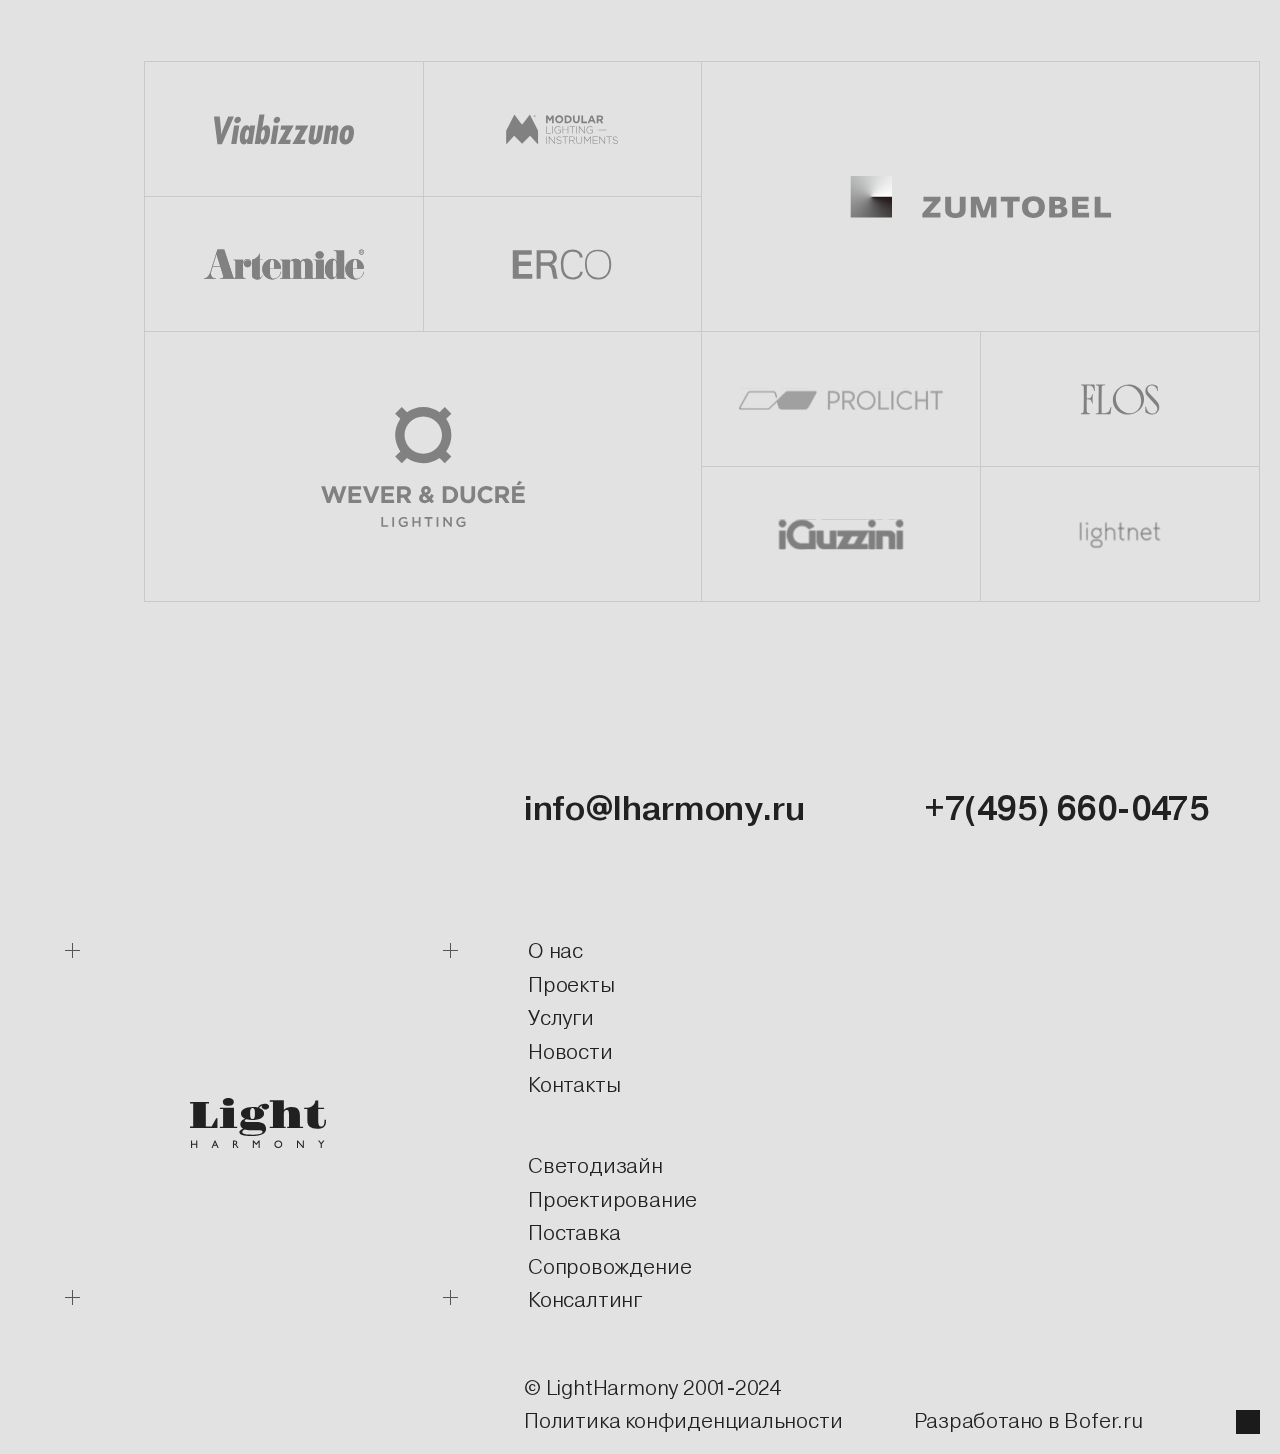
==== commit 9fa6a03d: "fix 32" ====
--- a/index.html
+++ b/index.html
@@ -146,220 +146,125 @@
 </svg>
 
               </div>
-              <div class="header__news-wrapper">
-                <div class="header__search">
-                  <input
-                    class="header__search-input"
-                    type="text"
-                    placeholder="Новости"
-                  />
-                  <div class="header__search-btn">
-                    <svg width="9" height="9" viewBox="0 0 9 9" fill="none" xmlns="http://www.w3.org/2000/svg">
-  <path d="M7.41163 1.27072L8.51562 1.27072L8.51562 8.87874L0.907625 8.87874L0.907625 7.76274L4.42362 7.76274L6.67962 7.82274L0.499625 1.67872L1.29163 0.886718L7.47163 7.01874L7.41163 4.66672L7.41163 1.27072Z" fill="#555555"/>
-  </svg>
-  
-                  </div>
-                </div>
-                <div class="header__news header__news-desktop">
-                  <div class="header__news-header">
-                    <span>Новости</span>
-                    <div class="header__news-close">
+              <div class="header__widget header__widget--btn">
+                <div class="header__news-wrapper">
+                  <div class="header__search js-show-news">
+                    <div class="header__search-text">Новости</div>
+                    <div class="header__search-btn header__search-btn--open">
+                      <svg width="9" height="9" viewBox="0 0 9 9" fill="none" xmlns="http://www.w3.org/2000/svg">
+                        <path d="M7.41163 1.27072L8.51562 1.27072L8.51562 8.87874L0.907625 8.87874L0.907625 7.76274L4.42362 7.76274L6.67962 7.82274L0.499625 1.67872L1.29163 0.886718L7.47163 7.01874L7.41163 4.66672L7.41163 1.27072Z" fill="#555555"/>
+                      </svg>
+                    </div>
+                  </div>
+                </div>
+              </div>
+              <div class="header__widget header__widget--news">
+                <div class="header__widget-background js-close-news"></div>
+                <div class="header__news-wrapper">
+                  <div class="header__search js-close-news">
+                    <div class="header__search-text">Новости</div>
+                    <div class="header__search-btn header__search-btn--close">
                       <svg width="10" height="10" viewBox="0 0 10 10" fill="none" xmlns="http://www.w3.org/2000/svg">
                         <path d="M9.24805 8.94201L1 1.104" stroke="#555555"/>
                         <path d="M9.14721 0.999765L1.10156 9.04541" stroke="#555555"/>
                       </svg>
                     </div>
                   </div>
-                  <ul>
-                    <li>
-                      <a href="#">
-                        <figure>
-                          <div class="header__news-img">
-                            <img src="images/news1.png" alt="Новость изображение">
-                          </div>
-                          <h3>Заголовок важного события крупно</h3>
-                          <p>Анонс текста новости, написанный в две строки, эту новость интересно читать и хочется узнать больше</p>
-                          <div class="header__news-telegram-link">
-                            <svg width="9" height="9" viewBox="0 0 9 9" fill="none" xmlns="http://www.w3.org/2000/svg">
-                              <path d="M1.27072 1.58789V0.483887H8.87874V8.09189H7.76274V4.57589L7.82274 2.31989L1.67872 8.49989L0.886719 7.70789L7.01874 1.52789L4.66672 1.58789H1.27072Z" fill="#212121"/>
-                            </svg>
-                            <span>Читать в Telegram</span>
-                          </div>
-                        </figure>
-                      </a>
-                    </li>
-                    <li>
-                      <a href="#">
-                        <figure>
-                          <div class="header__news-img">
-                            <img src="images/news2.png" alt="Новость изображение">
-                          </div>
-                          <h3>Заголовок важного события крупно</h3>
-                          <p>Анонс текста новости, написанный в две строки, эту новость интересно читать и хочется узнать больше</p>
-                          <div class="header__news-telegram-link">
-                            <svg width="9" height="9" viewBox="0 0 9 9" fill="none" xmlns="http://www.w3.org/2000/svg">
-                              <path d="M1.27072 1.58789V0.483887H8.87874V8.09189H7.76274V4.57589L7.82274 2.31989L1.67872 8.49989L0.886719 7.70789L7.01874 1.52789L4.66672 1.58789H1.27072Z" fill="#212121"/>
-                            </svg>
-                            <span>Читать в Telegram</span>
-                          </div>
-                        </figure>
-                      </a>
-                    </li>
-                    <li>
-                      <a href="#">
-                        <figure>
-                          <div class="header__news-img">
-                            <img src="images/news2.png" alt="Новость изображение">
-                          </div>
-                          <h3>Заголовок важного события крупно</h3>
-                          <p>Анонс текста новости, написанный в две строки, эту новость интересно читать и хочется узнать больше</p>
-                          <div class="header__news-telegram-link">
-                            <svg width="9" height="9" viewBox="0 0 9 9" fill="none" xmlns="http://www.w3.org/2000/svg">
-                              <path d="M1.27072 1.58789V0.483887H8.87874V8.09189H7.76274V4.57589L7.82274 2.31989L1.67872 8.49989L0.886719 7.70789L7.01874 1.52789L4.66672 1.58789H1.27072Z" fill="#212121"/>
-                            </svg>
-                            <span>Читать в Telegram</span>
-                          </div>
-                        </figure>
-                      </a>
-                    </li>
-                    <li>
-                      <a href="#">
-                        <figure>
-                          <div class="header__news-img">
-                            <img src="images/news2.png" alt="Новость изображение">
-                          </div>
-                          <h3>Заголовок важного события крупно</h3>
-                          <p>Анонс текста новости, написанный в две строки, эту новость интересно читать и хочется узнать больше</p>
-                          <div class="header__news-telegram-link">
-                            <svg width="9" height="9" viewBox="0 0 9 9" fill="none" xmlns="http://www.w3.org/2000/svg">
-                              <path d="M1.27072 1.58789V0.483887H8.87874V8.09189H7.76274V4.57589L7.82274 2.31989L1.67872 8.49989L0.886719 7.70789L7.01874 1.52789L4.66672 1.58789H1.27072Z" fill="#212121"/>
-                            </svg>
-                            <span>Читать в Telegram</span>
-                          </div>
-                        </figure>
-                      </a>
-                    </li>
-                    <li>
-                      <a href="#">
-                        <figure>
-                          <div class="header__news-img">
-                            <img src="images/news2.png" alt="Новость изображение">
-                          </div>
-                          <h3>Заголовок важного события крупно</h3>
-                          <p>Анонс текста новости, написанный в две строки, эту новость интересно читать и хочется узнать больше</p>
-                          <div class="header__news-telegram-link">
-                            <svg width="9" height="9" viewBox="0 0 9 9" fill="none" xmlns="http://www.w3.org/2000/svg">
-                              <path d="M1.27072 1.58789V0.483887H8.87874V8.09189H7.76274V4.57589L7.82274 2.31989L1.67872 8.49989L0.886719 7.70789L7.01874 1.52789L4.66672 1.58789H1.27072Z" fill="#212121"/>
-                            </svg>
-                            <span>Читать в Telegram</span>
-                          </div>
-                        </figure>
-                      </a>
-                    </li>
-                  </ul>
-                  
-                </div>
-              </div>
-            </div>
-            <div class="header__news header__news-mobile">
-              <div class="header__news-header">
-                <span>Новости</span>
-                <div class="header__news-close">
-                  <svg width="10" height="10" viewBox="0 0 10 10" fill="none" xmlns="http://www.w3.org/2000/svg">
-                    <path d="M9.24805 8.94201L1 1.104" stroke="#555555"/>
-                    <path d="M9.14721 0.999765L1.10156 9.04541" stroke="#555555"/>
-                  </svg>
-                </div>
-              </div>
-              <ul>
-                <li>
-                  <a href="#">
-                    <figure>
-                      <div class="header__news-img">
-                        <img src="images/news1.png" alt="Новость изображение">
-                      </div>
-                      <h3>Заголовок важного события крупно</h3>
-                      <p>Анонс текста новости, написанный в две строки, эту новость интересно читать и хочется узнать больше</p>
-                      <div class="header__news-telegram-link">
-                        <svg width="9" height="9" viewBox="0 0 9 9" fill="none" xmlns="http://www.w3.org/2000/svg">
-                          <path d="M1.27072 1.58789V0.483887H8.87874V8.09189H7.76274V4.57589L7.82274 2.31989L1.67872 8.49989L0.886719 7.70789L7.01874 1.52789L4.66672 1.58789H1.27072Z" fill="#212121"/>
-                        </svg>
-                        <span>Читать в Telegram</span>
-                      </div>
-                    </figure>
-                  </a>
-                </li>
-                <li>
-                  <a href="#">
-                    <figure>
-                      <div class="header__news-img">
-                        <img src="images/news2.png" alt="Новость изображение">
-                      </div>
-                      <h3>Заголовок важного события крупно</h3>
-                      <p>Анонс текста новости, написанный в две строки, эту новость интересно читать и хочется узнать больше</p>
-                      <div class="header__news-telegram-link">
-                        <svg width="9" height="9" viewBox="0 0 9 9" fill="none" xmlns="http://www.w3.org/2000/svg">
-                          <path d="M1.27072 1.58789V0.483887H8.87874V8.09189H7.76274V4.57589L7.82274 2.31989L1.67872 8.49989L0.886719 7.70789L7.01874 1.52789L4.66672 1.58789H1.27072Z" fill="#212121"/>
-                        </svg>
-                        <span>Читать в Telegram</span>
-                      </div>
-                    </figure>
-                  </a>
-                </li>
-                <li>
-                  <a href="#">
-                    <figure>
-                      <div class="header__news-img">
-                        <img src="images/news2.png" alt="Новость изображение">
-                      </div>
-                      <h3>Заголовок важного события крупно</h3>
-                      <p>Анонс текста новости, написанный в две строки, эту новость интересно читать и хочется узнать больше</p>
-                      <div class="header__news-telegram-link">
-                        <svg width="9" height="9" viewBox="0 0 9 9" fill="none" xmlns="http://www.w3.org/2000/svg">
-                          <path d="M1.27072 1.58789V0.483887H8.87874V8.09189H7.76274V4.57589L7.82274 2.31989L1.67872 8.49989L0.886719 7.70789L7.01874 1.52789L4.66672 1.58789H1.27072Z" fill="#212121"/>
-                        </svg>
-                        <span>Читать в Telegram</span>
-                      </div>
-                    </figure>
-                  </a>
-                </li>
-                <li>
-                  <a href="#">
-                    <figure>
-                      <div class="header__news-img">
-                        <img src="images/news2.png" alt="Новость изображение">
-                      </div>
-                      <h3>Заголовок важного события крупно</h3>
-                      <p>Анонс текста новости, написанный в две строки, эту новость интересно читать и хочется узнать больше</p>
-                      <div class="header__news-telegram-link">
-                        <svg width="9" height="9" viewBox="0 0 9 9" fill="none" xmlns="http://www.w3.org/2000/svg">
-                          <path d="M1.27072 1.58789V0.483887H8.87874V8.09189H7.76274V4.57589L7.82274 2.31989L1.67872 8.49989L0.886719 7.70789L7.01874 1.52789L4.66672 1.58789H1.27072Z" fill="#212121"/>
-                        </svg>
-                        <span>Читать в Telegram</span>
-                      </div>
-                    </figure>
-                  </a>
-                </li>
-                <li>
-                  <a href="#">
-                    <figure>
-                      <div class="header__news-img">
-                        <img src="images/news2.png" alt="Новость изображение">
-                      </div>
-                      <h3>Заголовок важного события крупно</h3>
-                      <p>Анонс текста новости, написанный в две строки, эту новость интересно читать и хочется узнать больше</p>
-                      <div class="header__news-telegram-link">
-                        <svg width="9" height="9" viewBox="0 0 9 9" fill="none" xmlns="http://www.w3.org/2000/svg">
-                          <path d="M1.27072 1.58789V0.483887H8.87874V8.09189H7.76274V4.57589L7.82274 2.31989L1.67872 8.49989L0.886719 7.70789L7.01874 1.52789L4.66672 1.58789H1.27072Z" fill="#212121"/>
-                        </svg>
-                        <span>Читать в Telegram</span>
-                      </div>
-                    </figure>
-                  </a>
-                </li>
-              </ul>
-              
-            </div>
+                  <div class="header__news-scroll">
+                    <div class="header__news">
+                      <ul>
+                        <li>
+                          <a href="#">
+                            <figure>
+                              <div class="header__news-img">
+                                <img src="images/news1.png" alt="Новость изображение">
+                              </div>
+                              <h3>Заголовок важного события крупно</h3>
+                              <p>Анонс текста новости, написанный в две строки, эту новость интересно читать и хочется узнать больше</p>
+                              <div class="header__news-telegram-link">
+                                <svg width="9" height="9" viewBox="0 0 9 9" fill="none" xmlns="http://www.w3.org/2000/svg">
+                                  <path d="M1.27072 1.58789V0.483887H8.87874V8.09189H7.76274V4.57589L7.82274 2.31989L1.67872 8.49989L0.886719 7.70789L7.01874 1.52789L4.66672 1.58789H1.27072Z" fill="#212121"/>
+                                </svg>
+                                <span>Читать в Telegram</span>
+                              </div>
+                            </figure>
+                          </a>
+                        </li>
+                        <li>
+                          <a href="#">
+                            <figure>
+                              <div class="header__news-img">
+                                <img src="images/news2.png" alt="Новость изображение">
+                              </div>
+                              <h3>Заголовок важного события крупно</h3>
+                              <p>Анонс текста новости, написанный в две строки, эту новость интересно читать и хочется узнать больше</p>
+                              <div class="header__news-telegram-link">
+                                <svg width="9" height="9" viewBox="0 0 9 9" fill="none" xmlns="http://www.w3.org/2000/svg">
+                                  <path d="M1.27072 1.58789V0.483887H8.87874V8.09189H7.76274V4.57589L7.82274 2.31989L1.67872 8.49989L0.886719 7.70789L7.01874 1.52789L4.66672 1.58789H1.27072Z" fill="#212121"/>
+                                </svg>
+                                <span>Читать в Telegram</span>
+                              </div>
+                            </figure>
+                          </a>
+                        </li>
+                        <li>
+                          <a href="#">
+                            <figure>
+                              <div class="header__news-img">
+                                <img src="images/news2.png" alt="Новость изображение">
+                              </div>
+                              <h3>Заголовок важного события крупно</h3>
+                              <p>Анонс текста новости, написанный в две строки, эту новость интересно читать и хочется узнать больше</p>
+                              <div class="header__news-telegram-link">
+                                <svg width="9" height="9" viewBox="0 0 9 9" fill="none" xmlns="http://www.w3.org/2000/svg">
+                                  <path d="M1.27072 1.58789V0.483887H8.87874V8.09189H7.76274V4.57589L7.82274 2.31989L1.67872 8.49989L0.886719 7.70789L7.01874 1.52789L4.66672 1.58789H1.27072Z" fill="#212121"/>
+                                </svg>
+                                <span>Читать в Telegram</span>
+                              </div>
+                            </figure>
+                          </a>
+                        </li>
+                        <li>
+                          <a href="#">
+                            <figure>
+                              <div class="header__news-img">
+                                <img src="images/news2.png" alt="Новость изображение">
+                              </div>
+                              <h3>Заголовок важного события крупно</h3>
+                              <p>Анонс текста новости, написанный в две строки, эту новость интересно читать и хочется узнать больше</p>
+                              <div class="header__news-telegram-link">
+                                <svg width="9" height="9" viewBox="0 0 9 9" fill="none" xmlns="http://www.w3.org/2000/svg">
+                                  <path d="M1.27072 1.58789V0.483887H8.87874V8.09189H7.76274V4.57589L7.82274 2.31989L1.67872 8.49989L0.886719 7.70789L7.01874 1.52789L4.66672 1.58789H1.27072Z" fill="#212121"/>
+                                </svg>
+                                <span>Читать в Telegram</span>
+                              </div>
+                            </figure>
+                          </a>
+                        </li>
+                        <li>
+                          <a href="#">
+                            <figure>
+                              <div class="header__news-img">
+                                <img src="images/news2.png" alt="Новость изображение">
+                              </div>
+                              <h3>Заголовок важного события крупно</h3>
+                              <p>Анонс текста новости, написанный в две строки, эту новость интересно читать и хочется узнать больше</p>
+                              <div class="header__news-telegram-link">
+                                <svg width="9" height="9" viewBox="0 0 9 9" fill="none" xmlns="http://www.w3.org/2000/svg">
+                                  <path d="M1.27072 1.58789V0.483887H8.87874V8.09189H7.76274V4.57589L7.82274 2.31989L1.67872 8.49989L0.886719 7.70789L7.01874 1.52789L4.66672 1.58789H1.27072Z" fill="#212121"/>
+                                </svg>
+                                <span>Читать в Telegram</span>
+                              </div>
+                            </figure>
+                          </a>
+                        </li>
+                      </ul>
+                    </div>
+                  </div>
+                </div>
+              </div>
+            </div>
+
             <nav class="header__nav">
               <div id="burderHeader" class="header__burger burder-header">
                 <span></span>
@@ -380,7 +285,7 @@
                       <li><a href="#">Консалтинг</a></li>
                     </ul>
                   </li>
-                  <li class="header-news-btn-mobile"><a>Новости</a></li>
+                  <li class="header-news-btn-mobile"><a href="javascript:;" class="js-show-news">Новости</a></li>
                   <li><a href="/contacts-page.html">Контакты</a></li>
                 </ul>
                 <div class="header__bottom-mob">
--- a/css/main.css
+++ b/css/main.css
@@ -77,11 +77,14 @@
     left: 0;
 }
 @media (min-width: 1280px) {
-    .wrapper {
+    /*.wrapper {
         padding-top: 90px;
-    }
-    body.reduce-width .wrapper {
+    }*/
+    body.overflow-hidden .wrapper {
         position: fixed;
+    }
+    body.reduce-width .js-show-news {
+        pointer-events: none;
     }
     body::before,
     body::after {
@@ -312,7 +315,8 @@
     background-color: var(--dark-theme-light-text);
 }
 body.dark-active,
-body.dark-active .wrapper {
+body.dark-active .wrapper,
+body.dark-active .menu::after{
     background-color: var(--dark-theme-bg);
 }
 body.dark-active a {
@@ -465,8 +469,11 @@
     fill: var(--light-theme-bg);
 }
 
-body.dark-active .header__search-btn svg path {
+body.dark-active .header__search-btn--open svg path {
     fill: var(--light-theme-bg);
+}
+body.dark-active .header__search-btn--close svg path {
+    stroke: var(--light-theme-bg);
 }
 body.dark-active .header__logo-inner svg path {
     fill: var(--light-theme-bg);
@@ -546,6 +553,25 @@
 body.dark-active .project-page__info-title {
     color: var(--light-theme-light-text);
 }
+body.dark-active .header__search-text{
+    color: var(--dark-theme-light-text);
+}
+body.dark-active .header__news h3,
+body.dark-active .header__news-telegram-link span,
+body.dark-active .header__news p {
+    color: var(--dark-theme-light-text);
+}
+body.dark-active .header__news-telegram-link{
+    border-color: var(--dark-theme-light-text);
+}
+body.dark-active .header__news-telegram-link svg path{
+    fill: var(--dark-theme-light-text);
+}
+
+body.dark-active .header__widget--news .header__news-wrapper{
+    background-color: var(--light-theme-dark-grey);
+}
+
 @media (max-width: 1279px) {
     body.dark-active .header {
         background-color: var(--dark-theme-bg);
--- a/css/header/header.css
+++ b/css/header/header.css
@@ -4,12 +4,10 @@
   top: 0;
   left: 0;
   width: 100%;
-}
-@media (max-width: 1279px) {
-  .header {
+  /*@media (max-width: 1279px) {
     position: fixed;
     background-color: var(--light-theme-bg);
-  }
+  }*/
 }
 .header a:hover {
   color: var(--orange-theme);
@@ -83,11 +81,7 @@
   .header__btns {
     flex: 0 1 32.5%;
     justify-content: center;
-  }
-}
-@media (max-width: 639px) {
-  .header__btns {
-    display: none;
+    z-index: 111;
   }
 }
 .header__options-btn {
@@ -115,34 +109,85 @@
     display: none;
   }
 }
+.header__widget {
+  margin-left: 20px;
+  flex: 1 1 auto;
+  position: relative;
+}
+@media (max-width: 1279px) {
+  .header__widget {
+    margin-left: 10px;
+    margin-top: 15px;
+  }
+}
+.header__widget-inner {
+  position: relative;
+  overflow: hidden;
+  display: flex;
+  flex-direction: column;
+}
+.header__widget-background {
+  background: rgba(0, 0, 0, 0.3);
+  opacity: 0;
+  transition: opacity 0.2s ease;
+  position: absolute;
+  left: 0;
+  top: 0;
+  right: 0;
+  bottom: 0;
+  z-index: 1;
+}
+@media (max-width: 639px) {
+  .header__widget--btn {
+    display: none;
+  }
+}
+.header__widget--news {
+  position: fixed;
+  top: 0;
+  left: 0;
+  right: 0;
+  width: 100vw;
+  height: 100dvh;
+  margin: 0;
+  display: none;
+  justify-content: center;
+  box-sizing: border-box;
+  z-index: 11;
+}
+@media (max-width: 639px) {
+  .header__widget--news {
+    padding: 0 !important;
+  }
+}
+.header__widget--news .header__news-wrapper {
+  display: flex;
+  flex-direction: column;
+  background-color: var(--light-theme-grey-bg);
+  position: relative;
+  z-index: 2;
+}
+@media (max-width: 639px) {
+  .header__widget--news .header__news-wrapper {
+    width: 100% !important;
+  }
+}
+.header__widget--news .header__search svg {
+  width: 10px;
+  height: 10px;
+}
 .header__search {
+  width: 100%;
   cursor: pointer;
-  flex: 1 1 auto;
-  position: relative;
-  margin-left: 20px;
+  position: relative;
   min-height: 30px;
   background-color: var(--light-theme-grey-bg);
   transition: all 0.3s ease 0s;
 }
 .header__search:hover {
   background-color: var(--light-theme-input-header-bg-hover);
-  /* input {
-    color: var(--light-theme-bg) !important;
-  }
-  input::placeholder {
-    color: var(--light-theme-bg) !important;
-  }
-  svg path {
-    fill: var(--light-theme-bg);
-  } */
-}
-@media (max-width: 1279px) {
-  .header__search {
-    margin-left: 10px;
-    margin-top: 15px;
-  }
-}
-.header__search-input {
+}
+.header__search-text {
   width: 100%;
   height: 100%;
   background-color: transparent;
@@ -150,6 +195,9 @@
   font-weight: 300;
   font-size: 14px;
   pointer-events: none;
+  line-height: 30px;
+  min-width: 179px;
+  color: #555555;
 }
 .header__search-btn {
   width: 16px;
@@ -326,6 +374,16 @@
   .menu .menu__dropdown .dropdown__menu > li a {
     font-size: 21px;
   }
+  .menu::after {
+    content: "";
+    display: block;
+    position: absolute;
+    top: 100%;
+    left: 0;
+    background: var(--light-theme-bg);
+    height: 11px;
+    width: 100%;
+  }
 }
 @media (max-width: 1279px) {
   .menu.show {
@@ -501,60 +559,13 @@
   }
 }
 
-.header__news-wrapper {
-  position: relative;
-  flex: 1 1 auto;
-}
-
 .header__news {
-  width: 474px;
-  height: 80vh;
-  max-height: 80vh;
-  position: absolute;
-  top: 0%;
-  left: 50%;
-  transform: translate(-50%, 0);
+  padding: 8px;
+  display: none;
+}
+.header__news-scroll {
   overflow: auto;
-  padding: 8px;
-  background-color: var(--light-theme-grey-bg);
-  display: none;
-}
-@media (max-width: 1279px) {
-  .header__news {
-    position: fixed;
-    z-index: 99;
-    width: 100%;
-    height: 100%;
-    max-height: 100%;
-  }
-}
-.header__news-mobile {
-  display: none;
-}
-.header__news-header {
-  display: flex;
-  justify-content: space-between;
-  align-items: center;
-  margin-bottom: 11px;
-}
-.header__news-header span {
-  color: #555555;
-  font-size: 14px;
-  font-weight: 300;
-}
-.header__news-close {
-  cursor: pointer;
-  width: 15px;
-  height: 15px;
-  position: relative;
-}
-.header__news-close svg {
-  position: absolute;
-  width: 8px;
-  height: 8px;
-  top: 50%;
-  left: 50%;
-  transform: translate(-50%, -50%);
+  height: 100%;
 }
 .header__news-img {
   position: relative;
@@ -566,8 +577,7 @@
   left: 0;
   width: 100%;
   height: 100%;
-  -o-object-fit: cover;
-     object-fit: cover;
+  object-fit: cover;
 }
 .header__news h3 {
   margin-top: 10px;
@@ -607,4 +617,6 @@
 }
 .header__news li:first-child {
   margin-top: 0;
-}/*# sourceMappingURL=header.css.map */+}
+
+/*# sourceMappingURL=header.css.map */
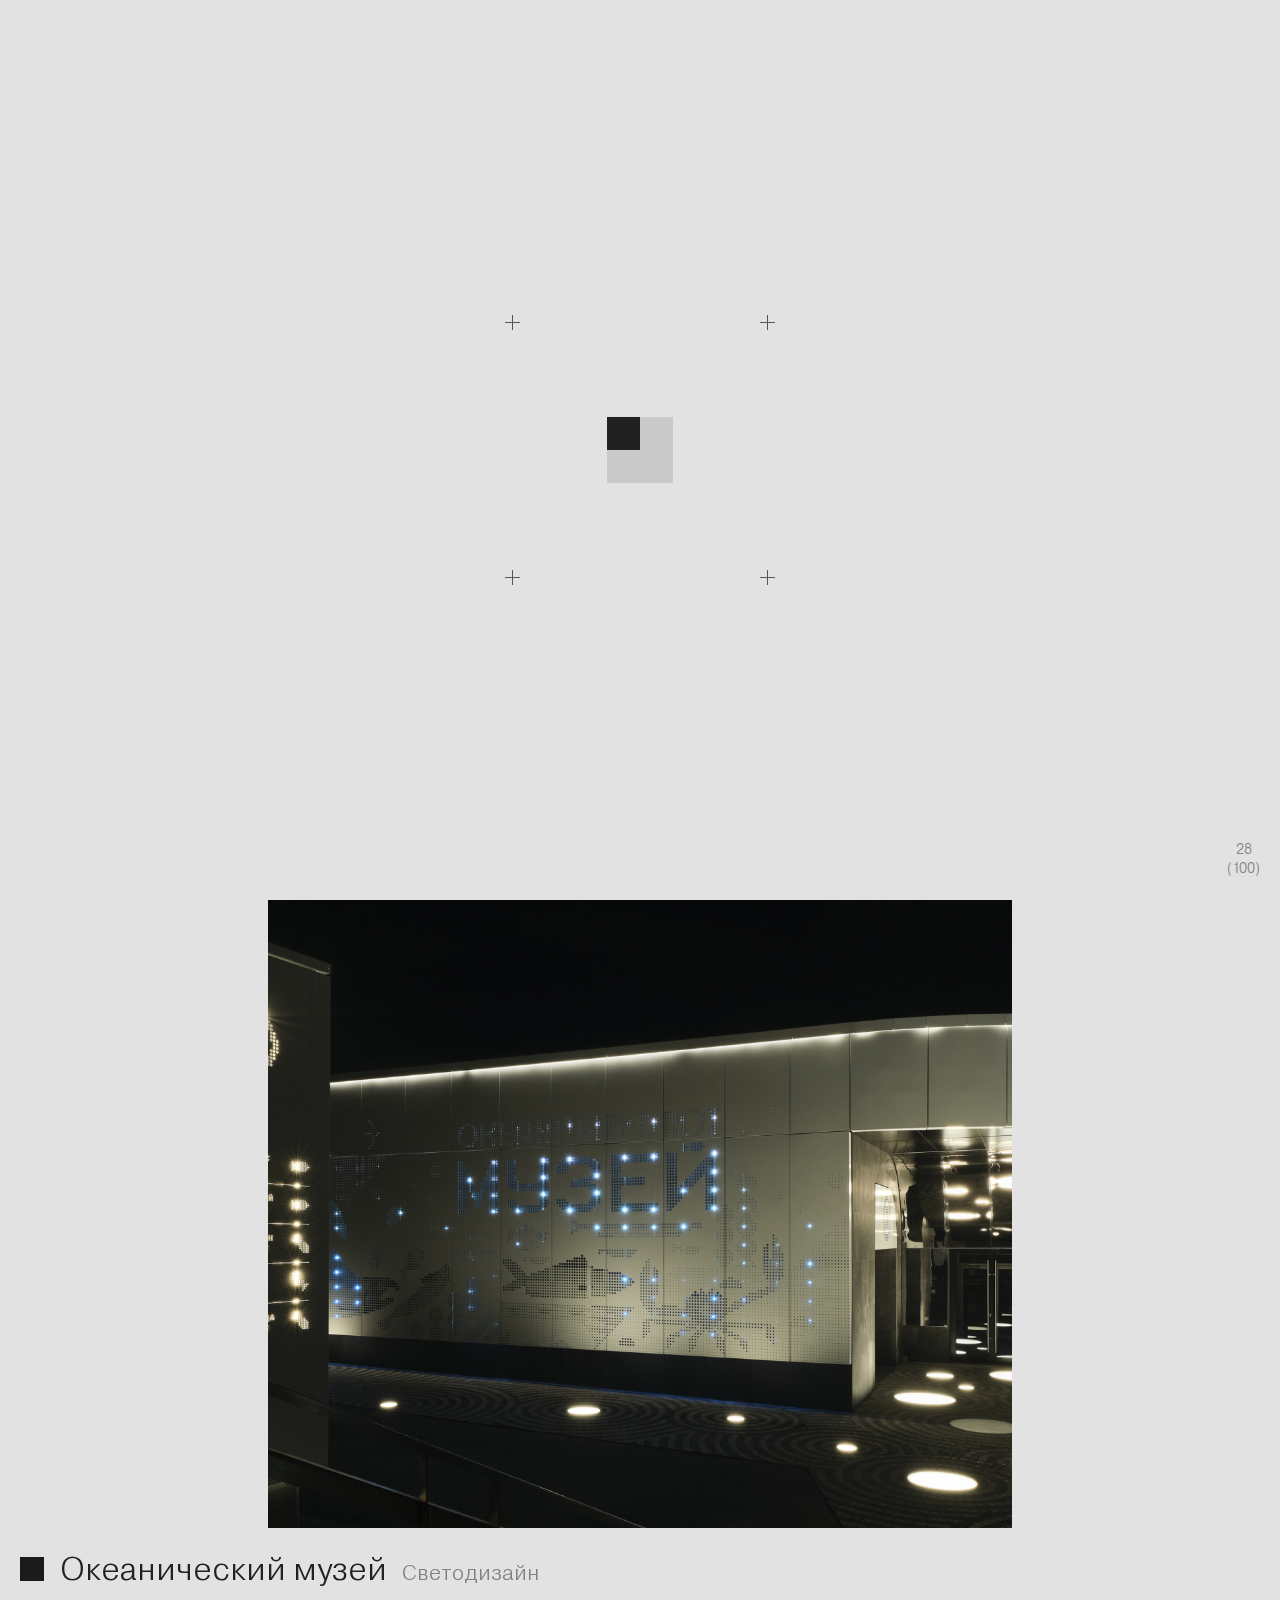
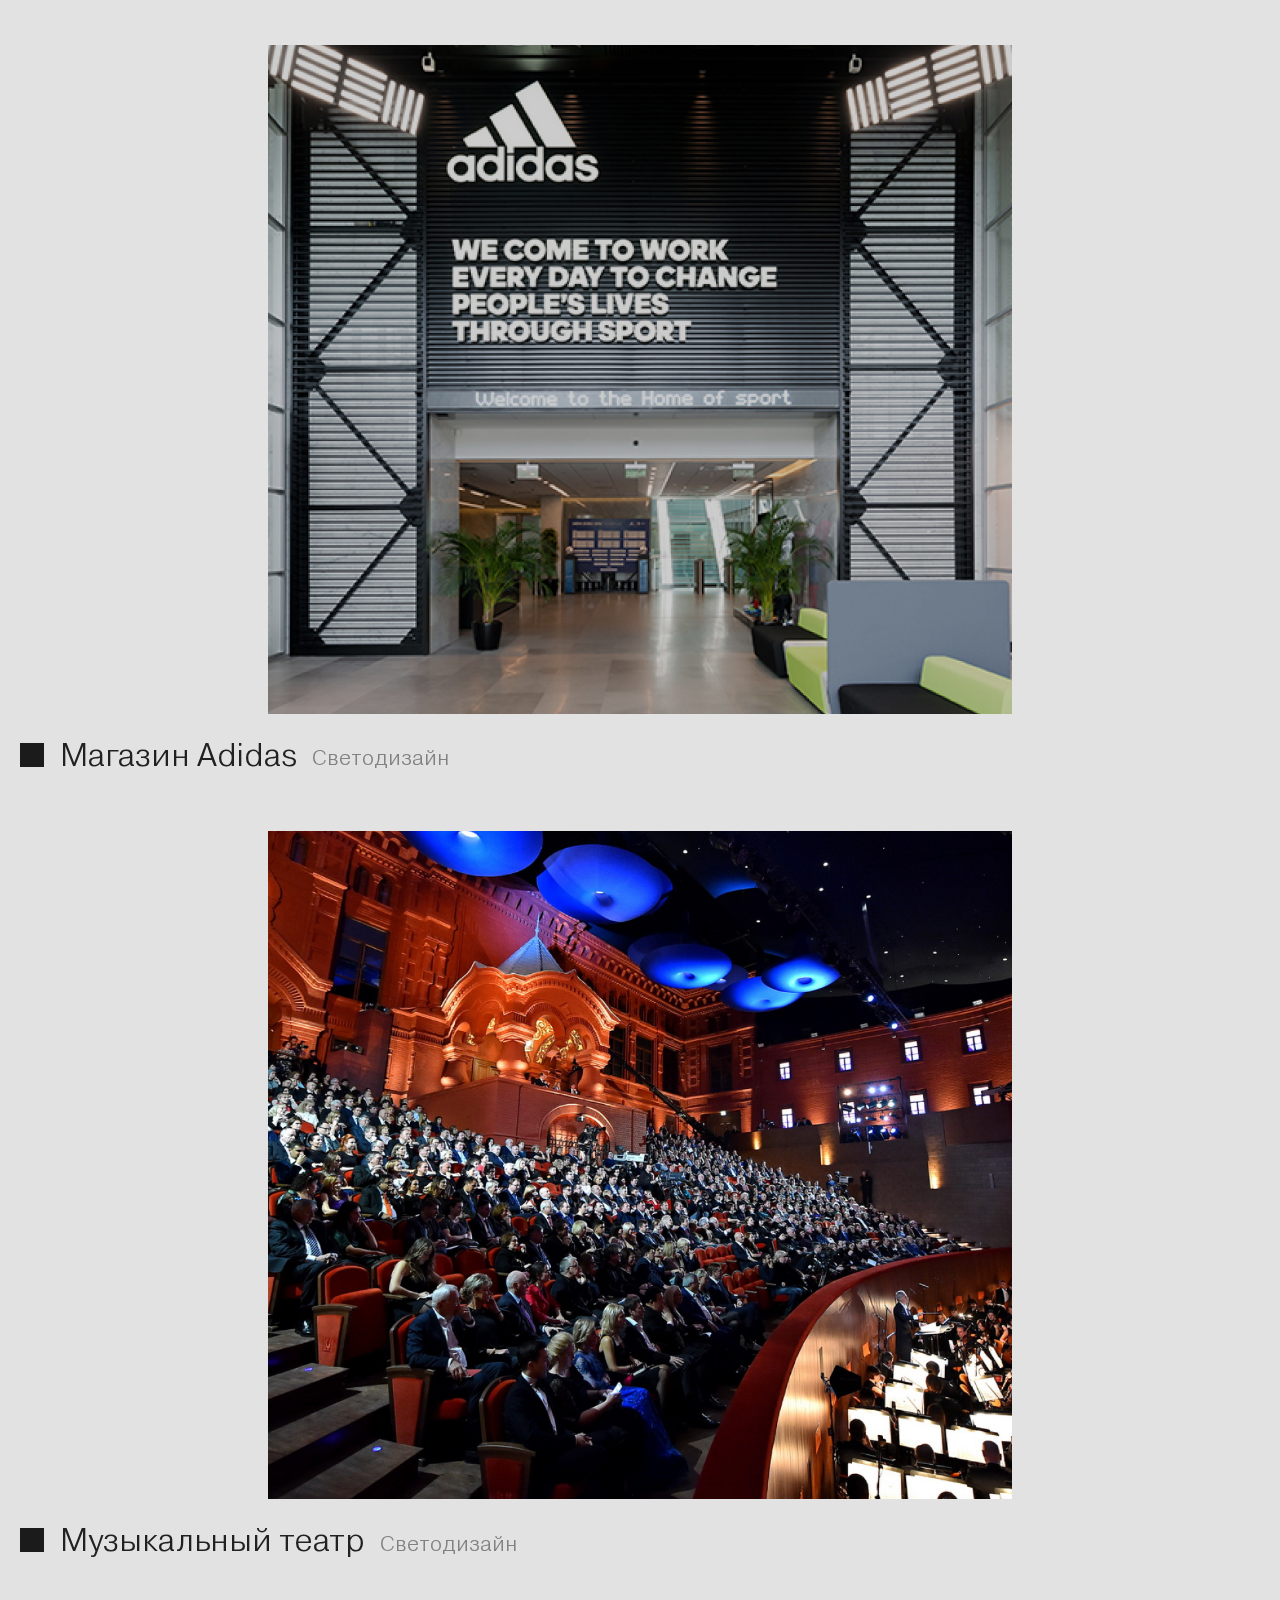
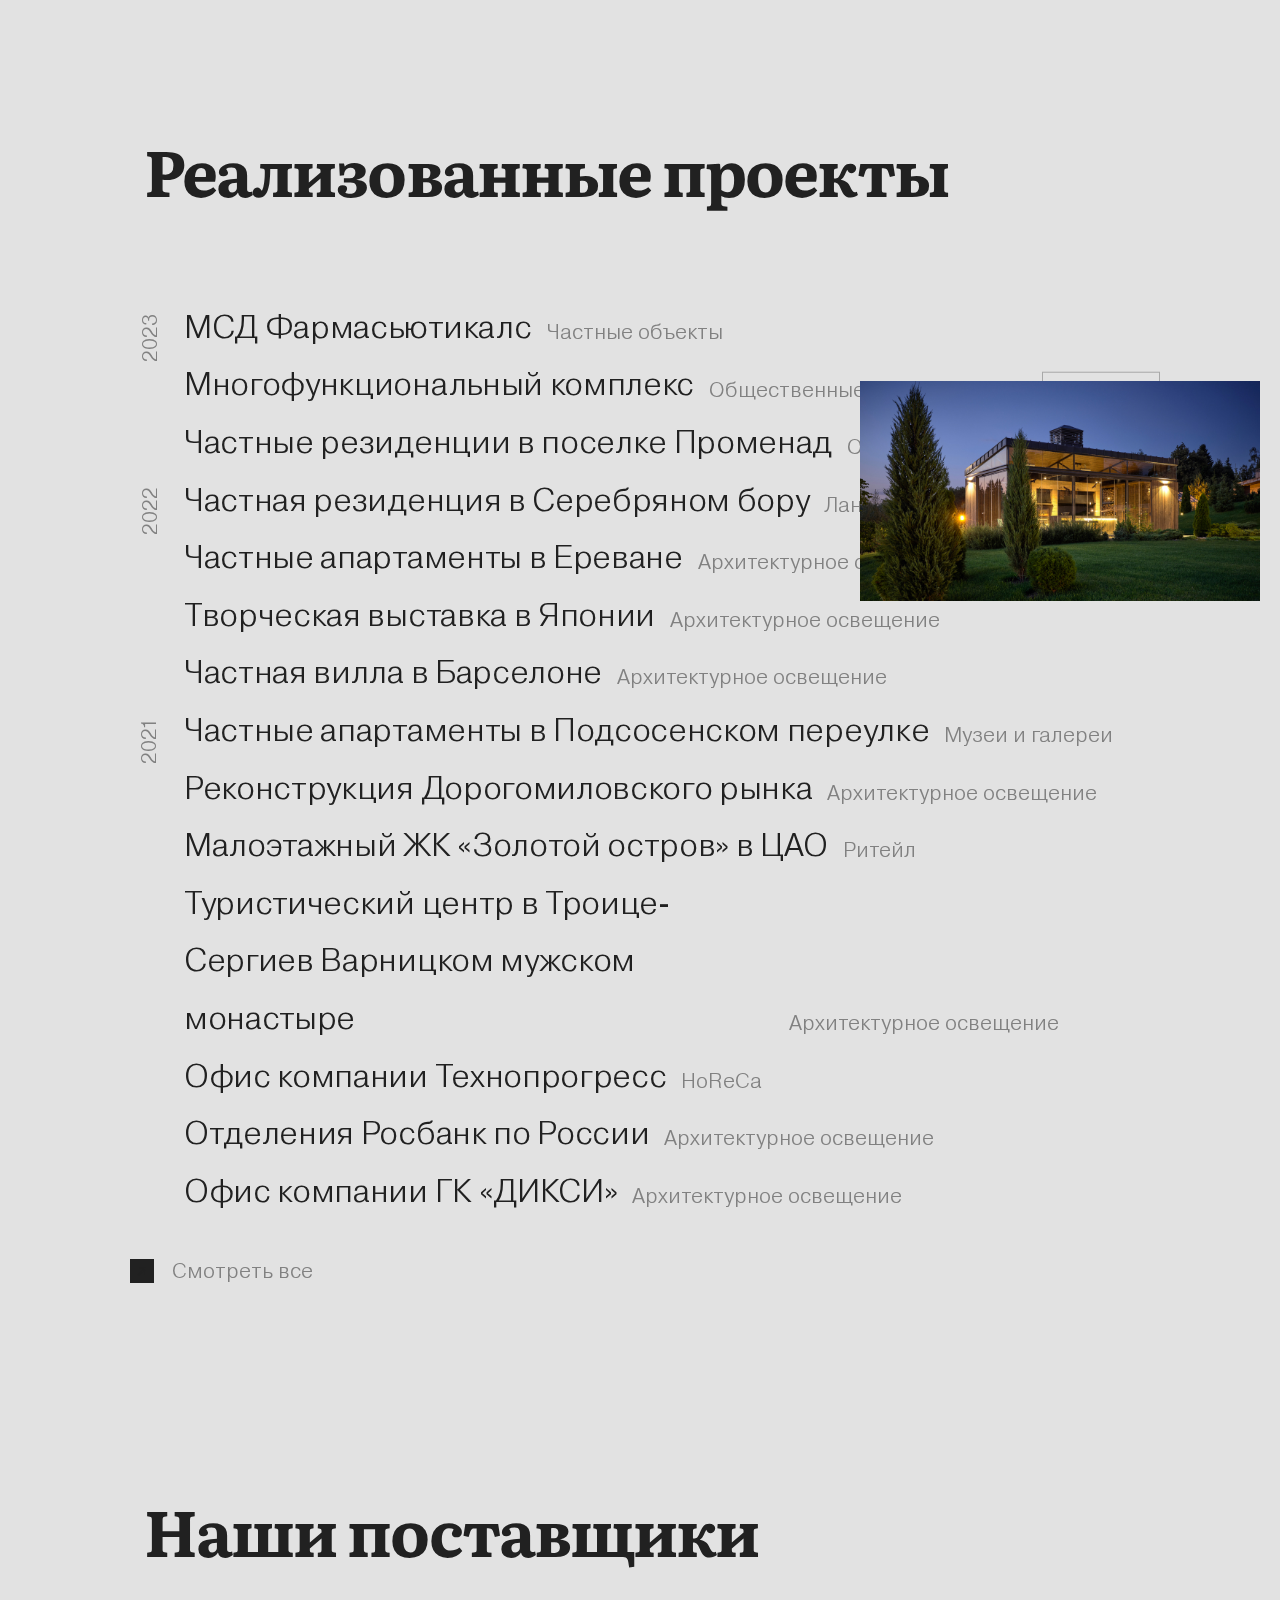
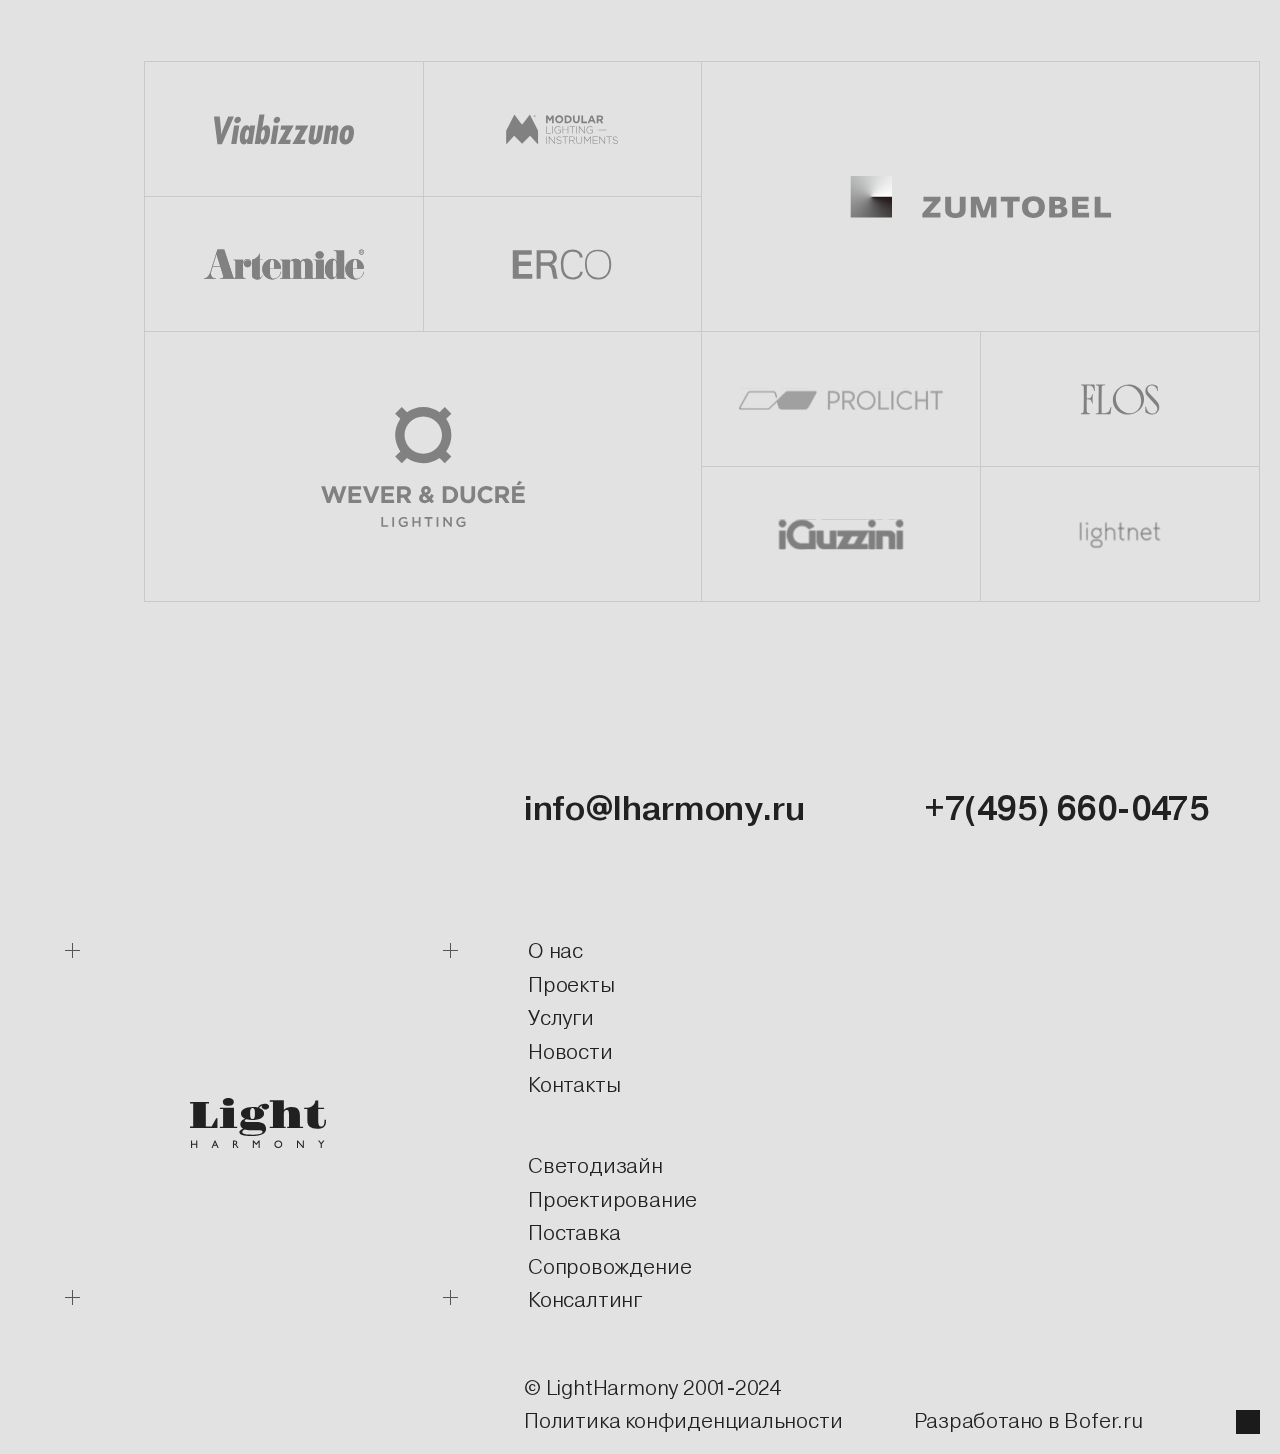
==== commit 535e7d25: "html" ====
--- a/index.html
+++ b/index.html
@@ -24,7 +24,9 @@
 
   <body>
     <div class="page homepage">
-      <div id="followBig" class="follow follow-big"></div>
+      <div id="followBig" class="follow follow-big">
+        <div></div>
+      </div>
       <div id="followSmall" class="follow follow-small"></div>
       <div class="up-click">
         <svg
@@ -264,7 +266,7 @@
                 </div>
               </div>
             </div>
-
+            <div class="header__nav-placeholder"></div>
             <nav class="header__nav">
               <div id="burderHeader" class="header__burger burder-header">
                 <span></span>
--- a/css/main.css
+++ b/css/main.css
@@ -213,13 +213,13 @@
 }
 
 .follow {
-    border-radius: 50%;
-    position: absolute;
+    position: absolute;
+    top: 0;
+    left: 0;
     z-index: 99;
-    transform: translate(-50%, -50%);
     pointer-events: none;
-}
-
+    will-change: transform;
+}
 @media (max-width: 992px) {
     .follow {
         display: none;
@@ -227,21 +227,41 @@
 }
 
 .follow-big {
+    width: 0;
+    height: 0;
+    transition: transform 0.15s ease;
+}
+.follow-big div{
     width: 69px;
     height: 69px;
     border: 1px solid var(--orange-theme);
-    transition: all 0.15s ease 0s, width 0.4s ease 0s, height 0.4s ease 0s;
-}
-.follow-big.active {
+    transition: transform 0.4s ease 0s;
+    border-radius: 50%;
+    transform: scale(1);
+    will-change: transform;
+    position: absolute;
+    left: -35px;
+    top: -35px;
+}
+.follow-big.active div{
+    transform: scale(0);
+}
+
+.follow-small {
     width: 0;
     height: 0;
-}
-
-.follow-small {
+    transition: transform 0.1s ease 0s;
+}
+.follow-small::before{
+    content: "";
+    display: block;
+    border-radius: 50%;
     width: 15px;
     height: 15px;
     background-color: var(--orange-theme);
-    transition: all 0.1s ease 0s;
+    position: absolute;
+    left: -8px;
+    top: -8px;
 }
 
 .up-click {
@@ -316,6 +336,7 @@
 }
 body.dark-active,
 body.dark-active .wrapper,
+body.dark-active .menu::before,
 body.dark-active .menu::after{
     background-color: var(--dark-theme-bg);
 }
@@ -391,6 +412,9 @@
 body.dark-active .header__search {
     background-color: var(--light-theme-dark-grey);
 }
+body.dark-active .header__widget--btn .header__search:hover {
+    background-color: var(--light-theme-dark-grey);
+}
 body.dark-active .homepage header.header ul.menu__list li > a {
     color: var(--dark-theme-light-text);
 }
--- a/css/header/header.css
+++ b/css/header/header.css
@@ -142,6 +142,9 @@
     display: none;
   }
 }
+.header__widget--btn .header__search:hover {
+  background-color: var(--light-theme-input-header-bg-hover);
+}
 .header__widget--news {
   position: fixed;
   top: 0;
@@ -183,9 +186,6 @@
   min-height: 30px;
   background-color: var(--light-theme-grey-bg);
   transition: all 0.3s ease 0s;
-}
-.header__search:hover {
-  background-color: var(--light-theme-input-header-bg-hover);
 }
 .header__search-text {
   width: 100%;
@@ -222,6 +222,23 @@
 }
 @media (max-width: 1279px) {
   .header__nav {
+    position: fixed;
+    right: 10px;
+    top: 6px;
+    z-index: 1;
+  }
+}
+@media (max-width: 639px) {
+  .header__nav {
+    top: 14px;
+  }
+}
+.header__nav-placeholder {
+  display: none;
+}
+@media (max-width: 1279px) {
+  .header__nav-placeholder {
+    display: block;
     justify-content: flex-end;
     flex: 1 1 auto;
   }
@@ -384,6 +401,16 @@
     height: 11px;
     width: 100%;
   }
+  .menu::before {
+    content: "";
+    display: block;
+    position: absolute;
+    top: 0;
+    left: -10px;
+    background: var(--light-theme-bg);
+    height: calc(100% + 11px);
+    width: 10px;
+  }
 }
 @media (max-width: 1279px) {
   .menu.show {
--- a/css/homepage/projects/projects.css
+++ b/css/homepage/projects/projects.css
@@ -38,6 +38,9 @@
 @media (max-width: 639px) {
   .projects__title {
     margin-bottom: 27px;
+  }
+  .projects__title span {
+    font-size: 28px !important;
   }
 }
 .projects__title span {
@@ -104,8 +107,7 @@
   position: absolute;
   top: 0;
   left: 0;
-  -o-object-fit: cover;
-     object-fit: cover;
+  object-fit: cover;
 }
 .list-projects__name {
   position: relative;
@@ -352,4 +354,6 @@
   opacity: 1;
   width: 46px;
   height: 46px;
-}/*# sourceMappingURL=projects.css.map */+}
+
+/*# sourceMappingURL=projects.css.map */
--- a/css/homepage/suppliers/suppliers.css
+++ b/css/homepage/suppliers/suppliers.css
@@ -41,6 +41,9 @@
 @media (max-width: 639px) {
   .suppliers__title {
     margin-bottom: 30px;
+  }
+  .suppliers__title span {
+    font-size: 28px !important;
   }
 }
 .suppliers__swiper-arrows-pagination {
@@ -201,4 +204,6 @@
 .swiper-suppliers__grid--second-row {
   grid-template: 2fr 1fr 1fr/0.5fr 0.5fr;
   grid-template-areas: "big2 big2" "small21 small22" "small23 small24";
-}/*# sourceMappingURL=suppliers.css.map */+}
+
+/*# sourceMappingURL=suppliers.css.map */
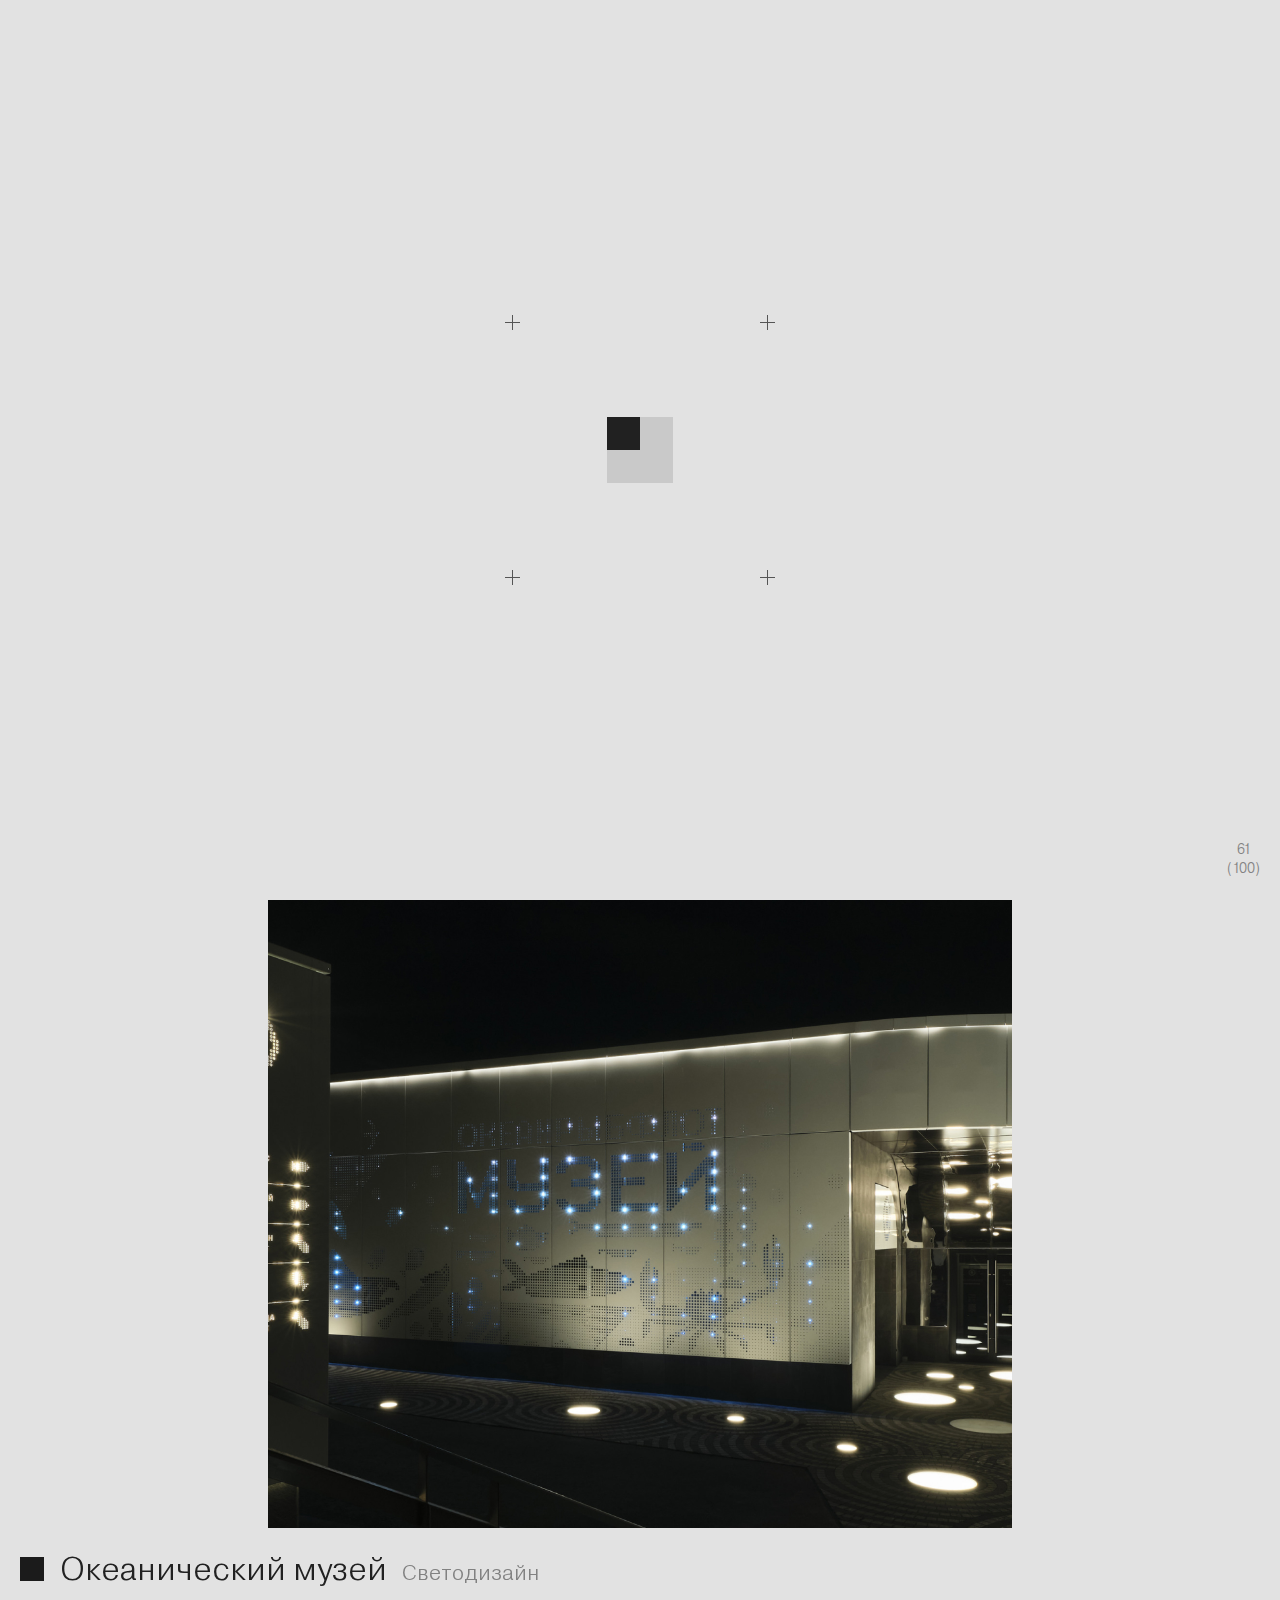
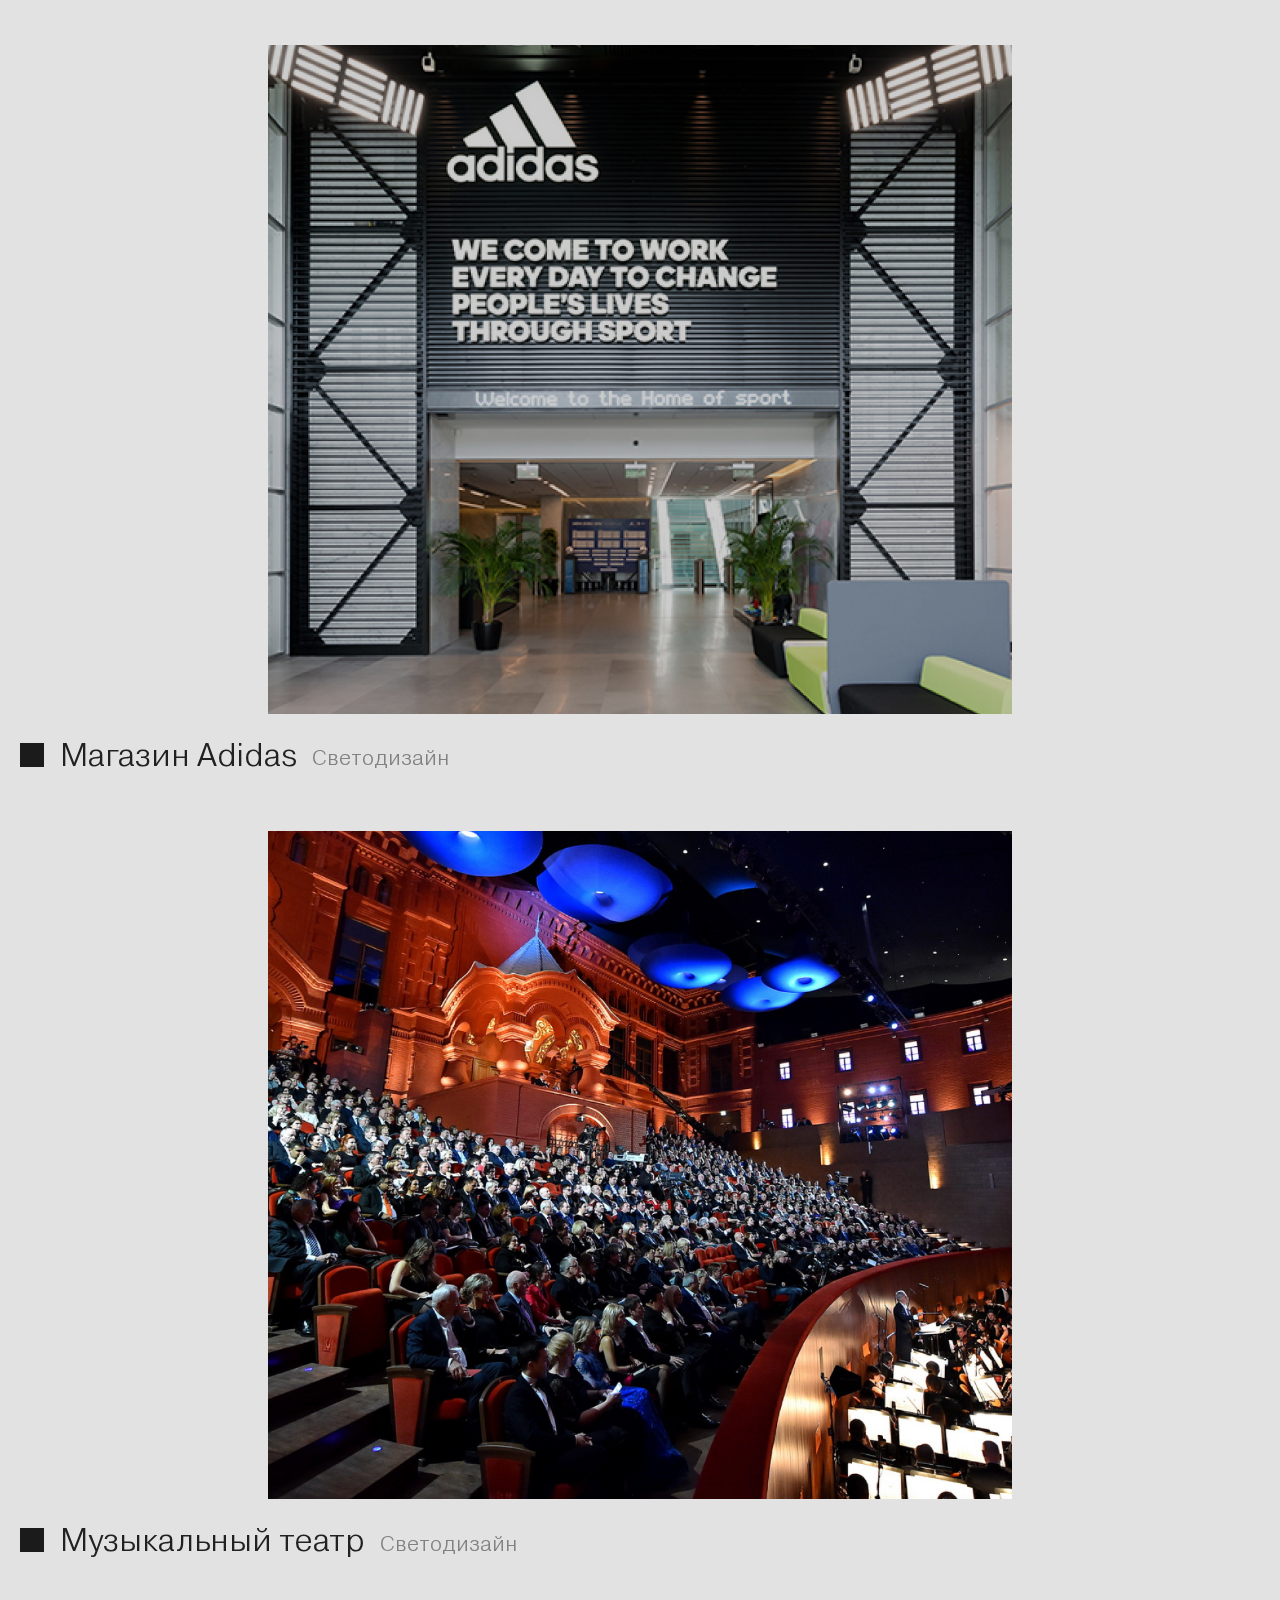
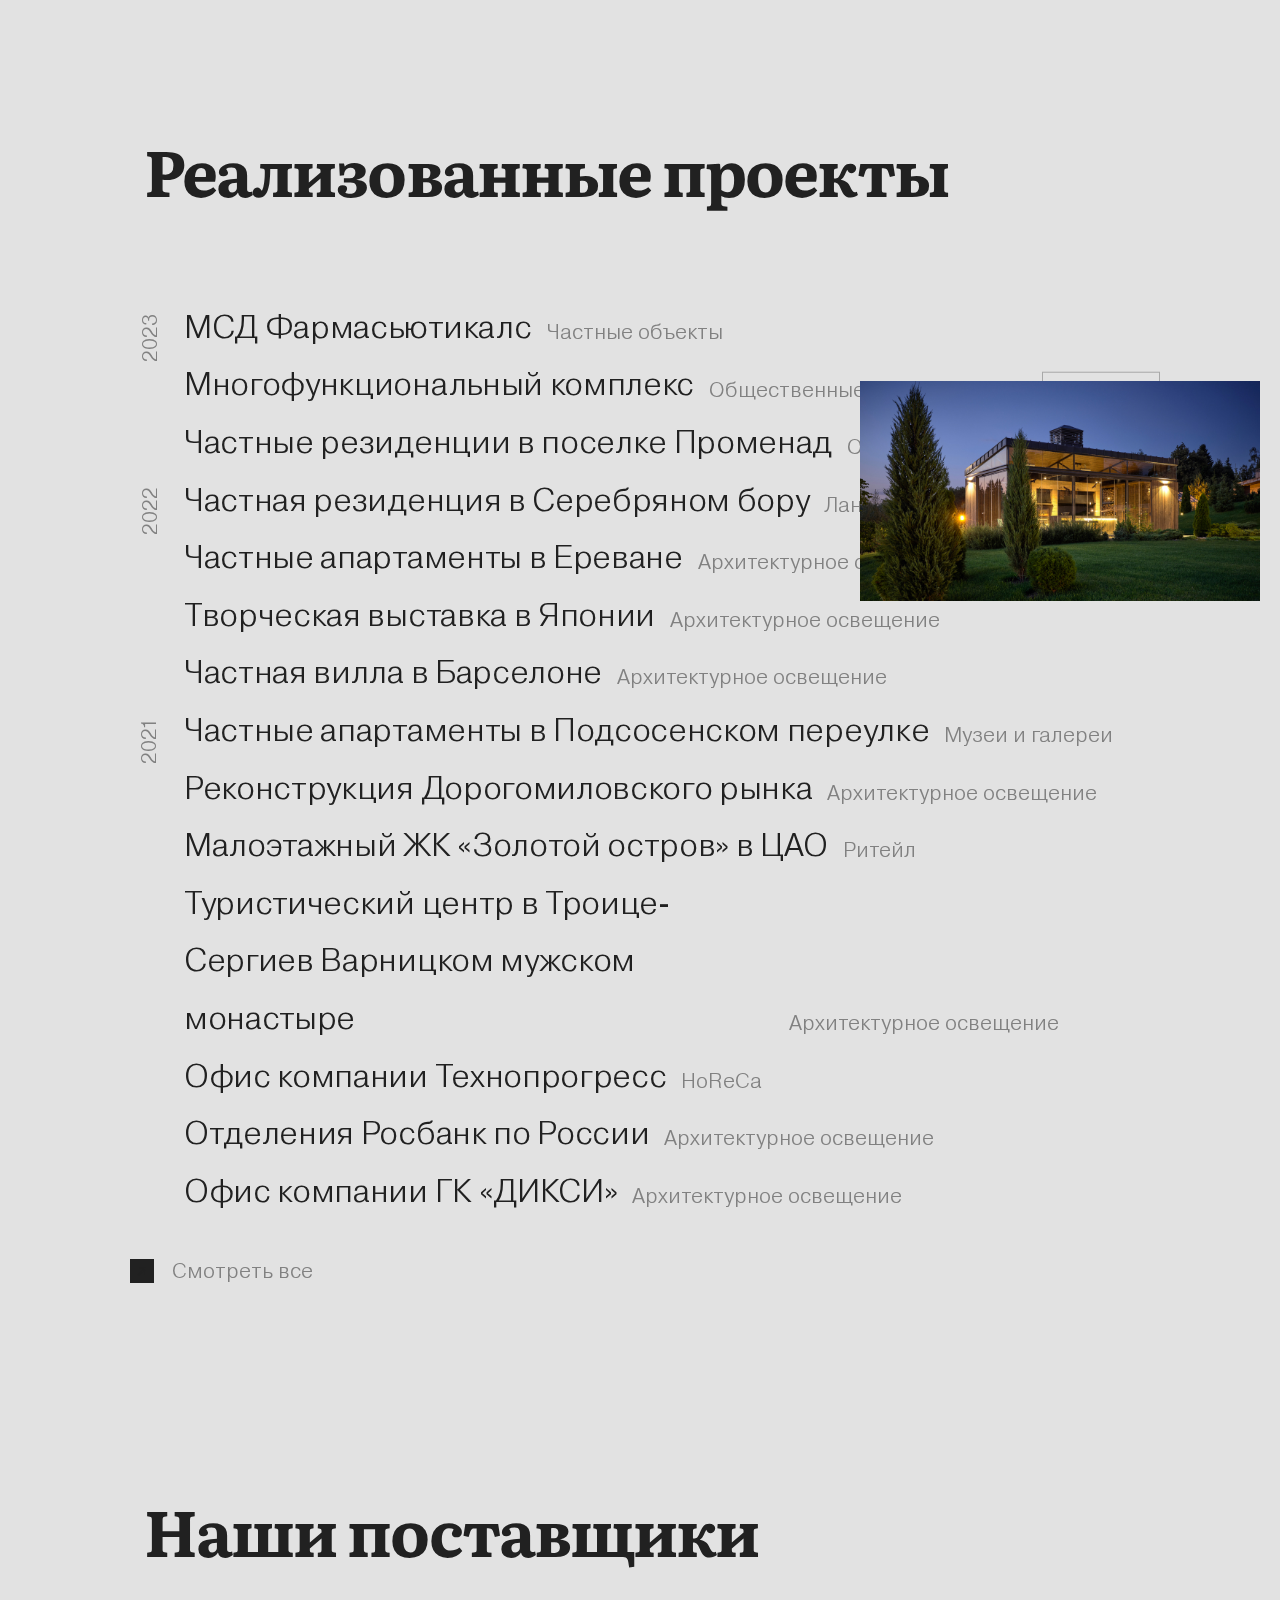
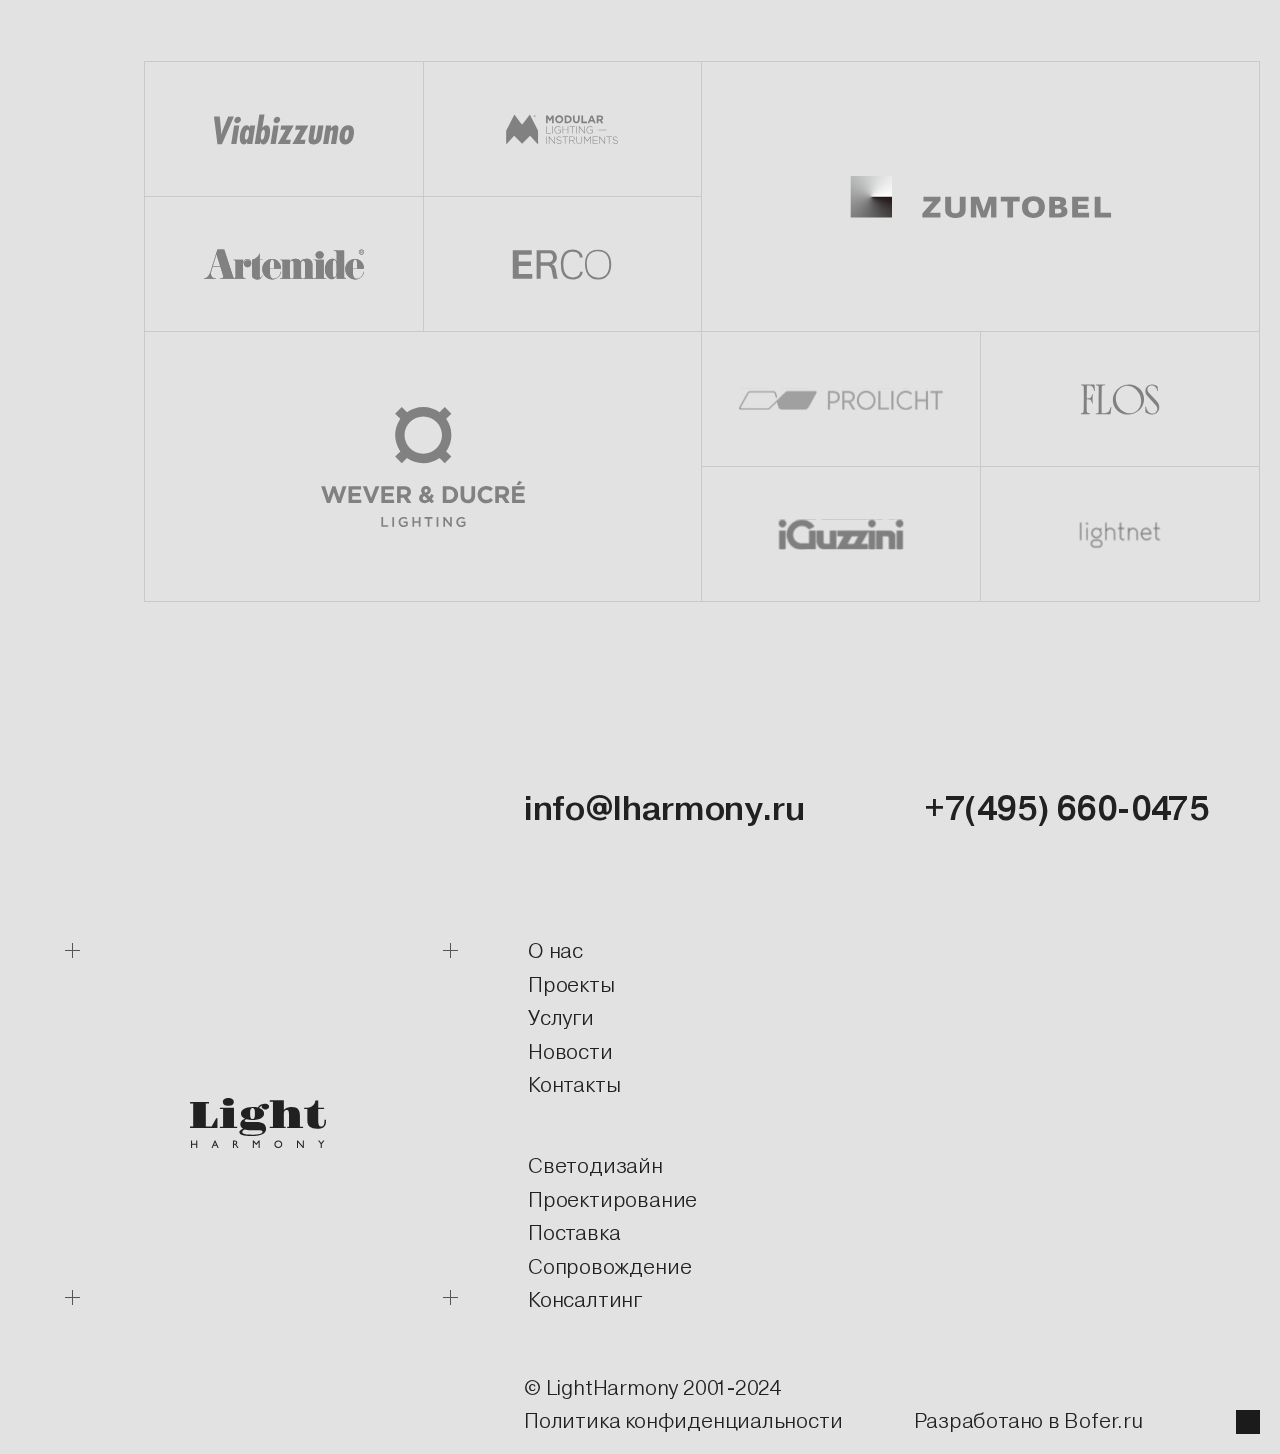
==== commit d4bb1e33: "anim completed" ====
--- a/index.html
+++ b/index.html
@@ -1,877 +1,806 @@
 <!DOCTYPE html>
 <html lang="ru">
-  <head>
-    <meta charset="UTF-8" />
-    <meta name="viewport" content="width=device-width, initial-scale=1.0" />
-    <title>Light Harmony</title>
-
-    <link rel="stylesheet" href="css/libs/swiper-bundle.min.css" />
-
-    <link rel="stylesheet" href="css/main.css" />
-    <link rel="stylesheet" href="css/fonts.css" />
-    <link rel="stylesheet" href="css/reset.css" />
-    <link rel="stylesheet" href="css/header/header.css" />
-    <link rel="stylesheet" href="css/footer/footer.css" />
-    <link rel="stylesheet" href="css/preloader/preloader.css" />
-    <link rel="stylesheet" href="css/options/options.css" />
-
-    <link rel="stylesheet" href="css/homepage/intro/intro.css" />
-    <link rel="stylesheet" href="css/homepage/banners/banners.css" />
-    <link rel="stylesheet" href="css/homepage/projects/projects.css" />
-    <link rel="stylesheet" href="css/homepage/suppliers/suppliers.css" />
-    <link rel="stylesheet" href="css/about-us-page/about-us-page.css" />
-  </head>
-
-  <body>
-    <div class="page homepage">
-      <div id="followBig" class="follow follow-big">
-        <div></div>
-      </div>
-      <div id="followSmall" class="follow follow-small"></div>
-      <div class="up-click">
-        <svg
-          width="12"
-          height="11"
-          viewBox="0 0 12 11"
-          fill="none"
-          xmlns="http://www.w3.org/2000/svg"
-        >
-          <path
-            d="M1.05217 6.16048L0.271529 5.37984L5.65121 0.000155992L11.0309 5.37982L10.2417 6.16896L7.75556 3.68277L6.20275 2.04511L6.2282 10.7595L5.10814 10.7595L5.07421 2.05359L3.45351 3.75915L1.05217 6.16048Z"
-            fill="#C9C9C9"
-          />
-        </svg>
-      </div>
-      <div class="preloader">
-        <div class="preloader__anim">
-          <div id="squaresAnim" class="preloader__squares squares-anim">
-            <div class="squares-anim__square squares-anim__square"></div>
-          </div>
-        </div>
-        <div id="load-number">
-          <span>0</span>
-          (100)
+
+<head>
+  <meta charset="UTF-8" />
+  <meta name="viewport" content="width=device-width, initial-scale=1.0" />
+  <title>Light Harmony</title>
+
+  <link rel="stylesheet" href="css/libs/swiper-bundle.min.css" />
+
+  <link rel="stylesheet" href="css/main.css" />
+  <link rel="stylesheet" href="css/fonts.css" />
+  <link rel="stylesheet" href="css/reset.css" />
+  <link rel="stylesheet" href="css/header/header.css" />
+  <link rel="stylesheet" href="css/footer/footer.css" />
+  <link rel="stylesheet" href="css/preloader/preloader.css" />
+  <link rel="stylesheet" href="css/options/options.css" />
+
+  <link rel="stylesheet" href="css/homepage/intro/intro.css" />
+  <link rel="stylesheet" href="css/homepage/banners/banners.css" />
+  <link rel="stylesheet" href="css/homepage/projects/projects.css" />
+  <link rel="stylesheet" href="css/homepage/suppliers/suppliers.css" />
+  <link rel="stylesheet" href="css/about-us-page/about-us-page.css" />
+</head>
+
+<body>
+  <div class="page homepage">
+    <div id="followBig" class="follow follow-big">
+      <div></div>
+    </div>
+    <div id="followSmall" class="follow follow-small"></div>
+    <div class="up-click">
+      <svg width="12" height="11" viewBox="0 0 12 11" fill="none" xmlns="http://www.w3.org/2000/svg">
+        <path
+          d="M1.05217 6.16048L0.271529 5.37984L5.65121 0.000155992L11.0309 5.37982L10.2417 6.16896L7.75556 3.68277L6.20275 2.04511L6.2282 10.7595L5.10814 10.7595L5.07421 2.05359L3.45351 3.75915L1.05217 6.16048Z"
+          fill="#C9C9C9" />
+      </svg>
+    </div>
+    <div class="preloader" data-js="preloader">
+      <div class="preloader__anim">
+        <div id="squaresAnim" class="preloader__squares squares-anim">
+          <div class="squares-anim__square squares-anim__square"></div>
         </div>
       </div>
-      <div id="headerOptions" class="header__options options-header">
-        <div class="options-header__row">
-          <div id="burderHeader1" class="header__burger burder-header active">
-            <span></span>
-            <span></span>
-            <span></span>
-          </div>
-          <div class="settings">
-            <div class="setting">
-              <label for="darkMode">Тёмный режим</label>
-              <input type="checkbox" id="darkMode" class="toggle" />
-            </div>
-            <div class="setting">
-              <label for="orangeTheme">Оранжевая тема</label>
-              <input type="checkbox" id="orangeTheme" class="toggle" />
-            </div>
-            <div class="setting">
-              <label for="animation">Анимация</label>
-              <input type="checkbox" id="animation" class="toggle" checked />
-            </div>
-          </div>
-          <div class="sliders">
-            <div class="slider">
-              <label for="generalLight">Общий свет</label>
-              <input
-                type="range"
-                id="generalLight"
-                min="0"
-                max="100"
-                value="50"
-                class="slider-range"
-              />
-            </div>
-            <div class="slider">
-              <label for="accentLight">Акцентный свет</label>
-              <input
-                type="range"
-                id="accentLight"
-                min="0"
-                max="100"
-                value="50"
-                class="slider-range"
-              />
-            </div>
-            <div class="slider">
-              <label for="fontBrightness">Яркость шрифтов</label>
-              <input
-                type="range"
-                id="fontBrightness"
-                min="0"
-                max="100"
-                value="50"
-                class="slider-range"
-              />
-            </div>
-          </div>
-          <div class="options-header__reset">
-            <a href="javascript:;" class="js-reset-options">Сбросить настройки</a>
-          </div>
+      <div id="load-number">
+        <span>0</span>
+        (100)
+      </div>
+    </div>
+    <div id="headerOptions" class="header__options options-header">
+      <div class="options-header__row">
+        <div id="burderHeader1" class="header__burger burder-header active">
+          <span></span>
+          <span></span>
+          <span></span>
+        </div>
+        <div class="settings">
+          <div class="setting">
+            <label for="darkMode">Тёмный режим</label>
+            <input type="checkbox" id="darkMode" class="toggle" />
+          </div>
+          <div class="setting">
+            <label for="orangeTheme">Оранжевая тема</label>
+            <input type="checkbox" id="orangeTheme" class="toggle" />
+          </div>
+          <div class="setting">
+            <label for="animation">Анимация</label>
+            <input type="checkbox" id="animation" class="toggle" checked />
+          </div>
+        </div>
+        <div class="sliders">
+          <div class="slider">
+            <label for="generalLight">Общий свет</label>
+            <input type="range" id="generalLight" min="0" max="100" value="50" class="slider-range" />
+          </div>
+          <div class="slider">
+            <label for="accentLight">Акцентный свет</label>
+            <input type="range" id="accentLight" min="0" max="100" value="50" class="slider-range" />
+          </div>
+          <div class="slider">
+            <label for="fontBrightness">Яркость шрифтов</label>
+            <input type="range" id="fontBrightness" min="0" max="100" value="50" class="slider-range" />
+          </div>
+        </div>
+        <div class="options-header__reset">
+          <a href="javascript:;" class="js-reset-options">Сбросить настройки</a>
         </div>
       </div>
-      <div class="wrapper">
-        <header class="header">
-  
-          <div class="header__container container">
-            <div class="header__logo">
-              <div class="header__logo-inner">
-                <a href="#"><svg width="136" height="50" viewBox="0 0 136 50" fill="none" xmlns="http://www.w3.org/2000/svg">
-                  <path d="M0 28.5879H3.19935V5.49768H0V4.06828H18.995V5.49768H15.814V28.5879H21.6276L26.2164 20.2498H27.4596V30.0356H0V28.5879Z" fill="#212121"/>
-                  <path d="M38.3374 7.78837C37.6305 7.78837 36.948 7.72118 36.2898 7.58679C35.6317 7.44019 35.0527 7.21417 34.553 6.90875C34.0533 6.5911 33.6511 6.18794 33.3464 5.69926C33.0417 5.21058 32.8894 4.61194 32.8894 3.90335C32.8894 3.19476 33.0417 2.59612 33.3464 2.10744C33.6511 1.60654 34.0533 1.20338 34.553 0.897954C35.0527 0.58031 35.6317 0.354295 36.2898 0.219907C36.948 0.0733023 37.6305 0 38.3374 0C39.0321 0 39.7086 0.0733023 40.3667 0.219907C41.0249 0.354295 41.6038 0.58031 42.1035 0.897954C42.6032 1.20338 43.0054 1.60043 43.3101 2.08912C43.6148 2.5778 43.7672 3.17643 43.7672 3.88502C43.7672 4.59361 43.6148 5.19836 43.3101 5.69926C43.0054 6.18794 42.6032 6.5911 42.1035 6.90875C41.6038 7.21417 41.0249 7.44019 40.3667 7.58679C39.7086 7.72118 39.0321 7.78837 38.3374 7.78837ZM29.8911 28.7162H33.0905V10.9587H29.8911V9.63926H43.9683V28.7162H47.1676V30.0356H29.8911V28.7162Z" fill="#212121"/>
-                  <path d="M49.3249 34.1222C49.3249 33.5358 49.6235 32.9616 50.2207 32.3996C50.8301 31.8377 51.8295 31.3123 53.219 30.8236C51.2933 29.7974 50.3304 28.2886 50.3304 26.2972C50.3304 25.7108 50.4218 25.1427 50.6047 24.5929C50.7875 24.031 51.0678 23.5056 51.4456 23.0169C51.8356 22.5283 52.3232 22.0945 52.9082 21.7158C53.5054 21.3371 54.2062 21.0317 55.0106 20.7995C53.6821 20.2253 52.6766 19.4923 51.9941 18.6005C51.3116 17.6964 50.9703 16.6641 50.9703 15.5034C50.9703 14.636 51.2019 13.8053 51.665 13.0112C52.1403 12.2171 52.8533 11.5207 53.804 10.922C54.7547 10.3112 55.9552 9.82862 57.4056 9.47433C58.8559 9.12003 60.5623 8.94289 62.5245 8.94289C63.5483 8.94289 64.499 8.99175 65.3765 9.08949C66.2663 9.18723 67.095 9.32772 67.8629 9.51098C68.2529 8.83904 68.7221 8.26484 69.2706 7.78837C69.8191 7.31191 70.4163 6.92096 71.0622 6.61554C71.7204 6.31011 72.4151 6.08409 73.1464 5.93749C73.8777 5.79088 74.6211 5.71758 75.3768 5.71758C75.9009 5.71758 76.3884 5.79699 76.8394 5.95582C77.2903 6.10242 77.6803 6.304 78.0094 6.56056C78.3507 6.81712 78.6188 7.11644 78.8138 7.45851C79.0088 7.80059 79.1063 8.1671 79.1063 8.55805C79.1063 8.94899 79.0088 9.31551 78.8138 9.65758C78.6188 9.99966 78.3507 10.299 78.0094 10.5555C77.6803 10.8121 77.2903 11.0198 76.8394 11.1786C76.3884 11.3252 75.9009 11.3985 75.3768 11.3985C74.8649 11.3985 74.3774 11.3252 73.9142 11.1786C73.4633 11.0198 73.0672 10.8121 72.7259 10.5555C72.3846 10.299 72.1165 9.99966 71.9215 9.65758C71.7265 9.31551 71.629 8.94899 71.629 8.55805C71.629 8.24041 71.7021 7.92276 71.8484 7.60512C71.3243 7.82503 70.8246 8.12434 70.3492 8.50307C69.8861 8.8818 69.49 9.34605 69.1609 9.89582C70.7697 10.4456 71.9885 11.203 72.8173 12.1682C73.6583 13.1211 74.0788 14.2329 74.0788 15.5034C74.0788 16.493 73.8228 17.391 73.3109 18.1973C72.799 19.0036 72.0495 19.6939 71.0622 20.2681C70.0872 20.8423 68.8806 21.2882 67.4424 21.6059C66.0042 21.9113 64.3649 22.064 62.5245 22.064C60.2088 22.064 58.2283 21.8258 56.5829 21.3493C55.8882 21.4837 55.4006 21.6731 55.1203 21.9174C54.8522 22.1617 54.7181 22.4122 54.7181 22.6687C54.7181 22.8398 54.779 23.0108 54.9009 23.1819C55.0228 23.3529 55.2544 23.5056 55.5956 23.64C55.9491 23.7744 56.4305 23.8905 57.0399 23.9882C57.6493 24.0737 58.4476 24.1165 59.4349 24.1165H66.7842C68.1249 24.1165 69.362 24.2325 70.4955 24.4647C71.629 24.6846 72.604 25.0572 73.4206 25.5825C74.2494 26.0956 74.8954 26.7859 75.3585 27.6533C75.8217 28.5207 76.0532 29.5958 76.0532 30.8786C76.0532 31.9781 75.8034 32.9677 75.3037 33.8474C74.8161 34.7392 74.0117 35.4967 72.8904 36.1197C71.7813 36.7428 70.3249 37.2193 68.521 37.5491C66.7172 37.879 64.5112 38.0439 61.9029 38.0439C59.636 38.0439 57.7042 37.9401 56.1075 37.7324C54.5231 37.5247 53.2251 37.2437 52.2135 36.8894C51.2141 36.5351 50.4828 36.1197 50.0196 35.6433C49.5565 35.1668 49.3249 34.6598 49.3249 34.1222ZM62.5245 20.9278C62.9877 20.9278 63.3716 20.8301 63.6763 20.6346C63.9932 20.4269 64.243 20.1093 64.4259 19.6817C64.6087 19.2419 64.7367 18.6799 64.8098 17.9957C64.8829 17.3116 64.9195 16.4808 64.9195 15.5034C64.9195 14.5261 64.8829 13.6953 64.8098 13.0112C64.7367 12.327 64.6087 11.7711 64.4259 11.3435C64.243 10.9037 63.9932 10.5861 63.6763 10.3906C63.3716 10.1829 62.9877 10.0791 62.5245 10.0791C62.0614 10.0791 61.6714 10.1829 61.3545 10.3906C61.0498 10.5861 60.806 10.9037 60.6232 11.3435C60.4404 11.7711 60.3063 12.327 60.221 13.0112C60.1479 13.6953 60.1113 14.5261 60.1113 15.5034C60.1113 16.4808 60.1479 17.3116 60.221 17.9957C60.3063 18.6799 60.4404 19.2419 60.6232 19.6817C60.806 20.1093 61.0498 20.4269 61.3545 20.6346C61.6714 20.8301 62.0614 20.9278 62.5245 20.9278ZM52.25 33.939C52.25 34.1222 52.2866 34.3177 52.3597 34.5254C52.445 34.7331 52.6035 34.9408 52.8351 35.1485C53.0788 35.3562 53.414 35.5516 53.8406 35.7349C54.2793 35.9181 54.8583 36.0831 55.5774 36.2297C56.2965 36.3763 57.174 36.4924 58.21 36.5779C59.246 36.6634 60.483 36.7062 61.9212 36.7062C63.6397 36.7062 65.1632 36.6328 66.4917 36.4862C67.8202 36.3396 68.9354 36.1381 69.8373 35.8815C70.7514 35.6372 71.4401 35.3378 71.9032 34.9835C72.3785 34.6415 72.6162 34.2688 72.6162 33.8657C72.6162 33.2793 72.1835 32.8517 71.3182 32.5829C70.4528 32.3263 69.2036 32.1981 67.5704 32.1981H60.3124C59.2155 32.1981 58.21 32.137 57.2959 32.0148C56.3818 31.8926 55.5469 31.7155 54.7912 31.4834C53.8528 31.8743 53.1946 32.2714 52.8168 32.6745C52.4389 33.0899 52.25 33.5114 52.25 33.939Z" fill="#212121"/>
-                  <path d="M79.7645 28.7162H82.9638V3.64679H79.7645V2.32735H93.8416V11.9849C94.2317 11.5085 94.7009 11.0809 95.2494 10.7021C95.81 10.3234 96.4255 10.0058 97.0958 9.74921C97.7662 9.48044 98.4792 9.27886 99.2348 9.14447C100.003 9.01008 100.789 8.94289 101.593 8.94289C103.251 8.94289 104.616 9.16279 105.688 9.60261C106.773 10.0302 107.626 10.6472 108.248 11.4535C108.869 12.2476 109.302 13.2189 109.546 14.3673C109.79 15.5034 109.912 16.774 109.912 18.179V28.7162H113.111V30.0356H97.2055V28.7162H99.0337V18.179C99.0337 16.9206 98.9972 15.8944 98.924 15.1003C98.8509 14.294 98.7229 13.6648 98.5401 13.2127C98.3573 12.7485 98.1135 12.4309 97.8088 12.2598C97.5041 12.0766 97.1202 11.9849 96.6571 11.9849C96.1939 11.9849 95.7856 12.0827 95.4322 12.2781C95.0787 12.4736 94.7801 12.7485 94.5364 13.1028C94.3048 13.4571 94.1281 13.8786 94.0062 14.3673C93.8965 14.8559 93.8416 15.3874 93.8416 15.9616V28.7162H95.6516V30.0356H79.7645V28.7162Z" fill="#212121"/>
-                  <path d="M117.352 10.9587H114.153V9.63926H117.352C118.583 9.63926 119.686 9.43157 120.661 9.01619C121.649 8.58859 122.483 8.03882 123.166 7.36689C123.861 6.68273 124.391 5.91916 124.757 5.07619C125.122 4.23321 125.305 3.39023 125.305 2.54726H128.23V9.63926H134.117V10.9587H128.23V22.2473C128.23 23.5545 128.297 24.6235 128.431 25.4542C128.577 26.2728 128.779 26.9142 129.035 27.3784C129.303 27.8427 129.613 28.1603 129.967 28.3314C130.333 28.4902 130.735 28.5696 131.174 28.5696C131.6 28.5696 132.015 28.478 132.417 28.2947C132.819 28.0992 133.172 27.7938 133.477 27.3784C133.782 26.9508 134.026 26.4011 134.208 25.7291C134.391 25.045 134.483 24.2081 134.483 23.2185C134.483 22.9864 134.477 22.7482 134.464 22.5038C134.452 22.2473 134.434 21.9846 134.409 21.7158H135.945C135.982 22.3267 136 22.8825 136 23.3834C136 24.9106 135.787 26.1567 135.36 27.1219C134.946 28.0748 134.349 28.82 133.568 29.3576C132.788 29.8951 131.838 30.2617 130.716 30.4571C129.607 30.6526 128.358 30.7503 126.969 30.7503C125.409 30.7503 124.031 30.5976 122.837 30.2922C121.643 29.9868 120.637 29.5042 119.82 28.8445C119.004 28.1725 118.388 27.3112 117.974 26.2606C117.56 25.2099 117.352 23.9332 117.352 22.4305V10.9587Z" fill="#212121"/>
-                  <path d="M6.20792 42.5651H7.25778V49.9158H6.20792V46.7166H2.08723V49.9158H1.03737V42.5651H2.08723V45.7432H6.20792V42.5651Z" fill="#212121"/>
-                  <path d="M24.6592 42.523H25.3993L28.6802 49.9158H27.604L26.6277 47.7374H23.5096L22.5857 49.9158H21.5096L24.6592 42.523ZM26.1972 46.8008L25.0161 44.1384L23.919 46.8008H26.1972Z" fill="#212121"/>
-                  <path d="M42.9582 49.9158V42.5651H44.7955C45.5374 42.5651 46.1253 42.7492 46.5593 43.1176C46.9967 43.4859 47.2154 43.984 47.2154 44.6119C47.2154 45.0399 47.1087 45.41 46.8952 45.7222C46.6817 46.0344 46.3755 46.2676 45.9766 46.422C46.2111 46.5763 46.4403 46.7868 46.6642 47.0534C46.8882 47.32 47.2032 47.7848 47.6091 48.4478C47.8646 48.8652 48.0693 49.1792 48.2233 49.3896L48.6117 49.9158H47.3624L47.0422 49.4317C47.0317 49.4142 47.0107 49.3844 46.9792 49.3423L46.7745 49.0529L46.449 48.5162L46.0973 47.9426C45.8803 47.641 45.6809 47.4007 45.4989 47.2218C45.3204 47.0429 45.1577 46.9148 45.0107 46.8377C44.8672 46.757 44.624 46.7166 44.2811 46.7166H44.0081V49.9158H42.9582ZM44.3231 43.4596H44.0081V45.78H44.407C44.939 45.78 45.3029 45.7344 45.4989 45.6432C45.6984 45.552 45.8523 45.4152 45.9608 45.2328C46.0728 45.0469 46.1288 44.8364 46.1288 44.6014C46.1288 44.3699 46.0676 44.1612 45.9451 43.9752C45.8226 43.7858 45.6494 43.6525 45.4254 43.5753C45.2049 43.4982 44.8375 43.4596 44.3231 43.4596Z" fill="#212121"/>
-                  <path d="M68.7008 42.5651H69.6771V49.9158H68.622V44.1962L66.3648 47.0376H66.1706L63.8924 44.1962V49.9158H62.8426V42.5651H63.8294L66.2704 45.5853L68.7008 42.5651Z" fill="#212121"/>
-                  <path d="M88.3016 42.4598C89.4355 42.4598 90.3786 42.8194 91.131 43.5385C91.8869 44.2576 92.2649 45.1591 92.2649 46.2431C92.2649 47.327 91.8834 48.225 91.1205 48.9371C90.3611 49.6457 89.4023 50 88.2439 50C87.1381 50 86.2159 49.6457 85.4775 48.9371C84.7426 48.225 84.3752 47.334 84.3752 46.2641C84.3752 45.1662 84.7461 44.2576 85.488 43.5385C86.2299 42.8194 87.1678 42.4598 88.3016 42.4598ZM88.3436 43.4596C87.5038 43.4596 86.8126 43.7227 86.2702 44.2489C85.7312 44.775 85.4618 45.4468 85.4618 46.2641C85.4618 47.0569 85.733 47.7164 86.2754 48.2426C86.8178 48.7687 87.4968 49.0318 88.3121 49.0318C89.131 49.0318 89.8134 48.7635 90.3594 48.2268C90.9088 47.6901 91.1835 47.0218 91.1835 46.222C91.1835 45.4433 90.9088 44.7891 90.3594 44.2594C89.8134 43.7262 89.1415 43.4596 88.3436 43.4596Z" fill="#212121"/>
-                  <path d="M112.816 42.5651H113.813V49.9158H112.91L108.007 44.2594V49.9158H107.021V42.5651H107.871L112.816 48.2689V42.5651Z" fill="#212121"/>
-                  <path d="M133.241 42.5651H134.511L131.803 46.0273V49.9158H130.726V46.0273L128.018 42.5651H129.288L131.251 45.1013L133.241 42.5651Z" fill="#212121"/>
-                  </svg></a>
-              </div>
-            </div>
-            <div class="header__btns">
-              <div id="headerOptionsBtn1" class="header__options-btn">
-                <svg width="13" height="11" viewBox="0 0 13 11" fill="none" xmlns="http://www.w3.org/2000/svg">
-<rect x="13" y="1" width="1" height="13" transform="rotate(90 13 1)" fill="#555555"/>
-<rect x="13" y="5" width="1" height="13" transform="rotate(90 13 5)" fill="#555555"/>
-<rect x="13" y="9" width="1" height="13" transform="rotate(90 13 9)" fill="#555555"/>
-<rect x="10" width="1" height="3" fill="#555555"/>
-<rect x="2" y="4" width="1" height="3" fill="#555555"/>
-<rect x="10" y="8" width="1" height="3" fill="#555555"/>
-</svg>
-
-              </div>
-              <div class="header__widget header__widget--btn">
-                <div class="header__news-wrapper">
-                  <div class="header__search js-show-news">
-                    <div class="header__search-text">Новости</div>
-                    <div class="header__search-btn header__search-btn--open">
-                      <svg width="9" height="9" viewBox="0 0 9 9" fill="none" xmlns="http://www.w3.org/2000/svg">
-                        <path d="M7.41163 1.27072L8.51562 1.27072L8.51562 8.87874L0.907625 8.87874L0.907625 7.76274L4.42362 7.76274L6.67962 7.82274L0.499625 1.67872L1.29163 0.886718L7.47163 7.01874L7.41163 4.66672L7.41163 1.27072Z" fill="#555555"/>
-                      </svg>
-                    </div>
-                  </div>
-                </div>
-              </div>
-              <div class="header__widget header__widget--news">
-                <div class="header__widget-background js-close-news"></div>
-                <div class="header__news-wrapper">
-                  <div class="header__search js-close-news">
-                    <div class="header__search-text">Новости</div>
-                    <div class="header__search-btn header__search-btn--close">
-                      <svg width="10" height="10" viewBox="0 0 10 10" fill="none" xmlns="http://www.w3.org/2000/svg">
-                        <path d="M9.24805 8.94201L1 1.104" stroke="#555555"/>
-                        <path d="M9.14721 0.999765L1.10156 9.04541" stroke="#555555"/>
-                      </svg>
-                    </div>
-                  </div>
-                  <div class="header__news-scroll">
-                    <div class="header__news">
-                      <ul>
-                        <li>
-                          <a href="#">
-                            <figure>
-                              <div class="header__news-img">
-                                <img src="images/news1.png" alt="Новость изображение">
-                              </div>
-                              <h3>Заголовок важного события крупно</h3>
-                              <p>Анонс текста новости, написанный в две строки, эту новость интересно читать и хочется узнать больше</p>
-                              <div class="header__news-telegram-link">
-                                <svg width="9" height="9" viewBox="0 0 9 9" fill="none" xmlns="http://www.w3.org/2000/svg">
-                                  <path d="M1.27072 1.58789V0.483887H8.87874V8.09189H7.76274V4.57589L7.82274 2.31989L1.67872 8.49989L0.886719 7.70789L7.01874 1.52789L4.66672 1.58789H1.27072Z" fill="#212121"/>
-                                </svg>
-                                <span>Читать в Telegram</span>
-                              </div>
-                            </figure>
-                          </a>
-                        </li>
-                        <li>
-                          <a href="#">
-                            <figure>
-                              <div class="header__news-img">
-                                <img src="images/news2.png" alt="Новость изображение">
-                              </div>
-                              <h3>Заголовок важного события крупно</h3>
-                              <p>Анонс текста новости, написанный в две строки, эту новость интересно читать и хочется узнать больше</p>
-                              <div class="header__news-telegram-link">
-                                <svg width="9" height="9" viewBox="0 0 9 9" fill="none" xmlns="http://www.w3.org/2000/svg">
-                                  <path d="M1.27072 1.58789V0.483887H8.87874V8.09189H7.76274V4.57589L7.82274 2.31989L1.67872 8.49989L0.886719 7.70789L7.01874 1.52789L4.66672 1.58789H1.27072Z" fill="#212121"/>
-                                </svg>
-                                <span>Читать в Telegram</span>
-                              </div>
-                            </figure>
-                          </a>
-                        </li>
-                        <li>
-                          <a href="#">
-                            <figure>
-                              <div class="header__news-img">
-                                <img src="images/news2.png" alt="Новость изображение">
-                              </div>
-                              <h3>Заголовок важного события крупно</h3>
-                              <p>Анонс текста новости, написанный в две строки, эту новость интересно читать и хочется узнать больше</p>
-                              <div class="header__news-telegram-link">
-                                <svg width="9" height="9" viewBox="0 0 9 9" fill="none" xmlns="http://www.w3.org/2000/svg">
-                                  <path d="M1.27072 1.58789V0.483887H8.87874V8.09189H7.76274V4.57589L7.82274 2.31989L1.67872 8.49989L0.886719 7.70789L7.01874 1.52789L4.66672 1.58789H1.27072Z" fill="#212121"/>
-                                </svg>
-                                <span>Читать в Telegram</span>
-                              </div>
-                            </figure>
-                          </a>
-                        </li>
-                        <li>
-                          <a href="#">
-                            <figure>
-                              <div class="header__news-img">
-                                <img src="images/news2.png" alt="Новость изображение">
-                              </div>
-                              <h3>Заголовок важного события крупно</h3>
-                              <p>Анонс текста новости, написанный в две строки, эту новость интересно читать и хочется узнать больше</p>
-                              <div class="header__news-telegram-link">
-                                <svg width="9" height="9" viewBox="0 0 9 9" fill="none" xmlns="http://www.w3.org/2000/svg">
-                                  <path d="M1.27072 1.58789V0.483887H8.87874V8.09189H7.76274V4.57589L7.82274 2.31989L1.67872 8.49989L0.886719 7.70789L7.01874 1.52789L4.66672 1.58789H1.27072Z" fill="#212121"/>
-                                </svg>
-                                <span>Читать в Telegram</span>
-                              </div>
-                            </figure>
-                          </a>
-                        </li>
-                        <li>
-                          <a href="#">
-                            <figure>
-                              <div class="header__news-img">
-                                <img src="images/news2.png" alt="Новость изображение">
-                              </div>
-                              <h3>Заголовок важного события крупно</h3>
-                              <p>Анонс текста новости, написанный в две строки, эту новость интересно читать и хочется узнать больше</p>
-                              <div class="header__news-telegram-link">
-                                <svg width="9" height="9" viewBox="0 0 9 9" fill="none" xmlns="http://www.w3.org/2000/svg">
-                                  <path d="M1.27072 1.58789V0.483887H8.87874V8.09189H7.76274V4.57589L7.82274 2.31989L1.67872 8.49989L0.886719 7.70789L7.01874 1.52789L4.66672 1.58789H1.27072Z" fill="#212121"/>
-                                </svg>
-                                <span>Читать в Telegram</span>
-                              </div>
-                            </figure>
-                          </a>
-                        </li>
-                      </ul>
-                    </div>
-                  </div>
-                </div>
-              </div>
-            </div>
-            <div class="header__nav-placeholder"></div>
-            <nav class="header__nav">
-              <div id="burderHeader" class="header__burger burder-header">
-                <span></span>
-                <span></span>
-                <span></span>
-              </div>
-              <div id="menu" class="header__menu menu">
-                <ul class="menu__list">
-                  <li><a href="/about-us-page.html">О нас</a></li>
-                  <li><a href="/projects-page.html">Проекты</a></li>
-                  <li class="menu__dropdown dropdown">
-                    <a href="/service-page.html" class="dropdown__btn">Услуги</a>
+    </div>
+    <div class="wrapper">
+      <header class="header">
+
+        <div class="header__container container">
+          <div class="header__logo">
+            <div class="header__logo-inner">
+              <a href="#"><svg width="136" height="50" viewBox="0 0 136 50" fill="none"
+                  xmlns="http://www.w3.org/2000/svg">
+                  <path
+                    d="M0 28.5879H3.19935V5.49768H0V4.06828H18.995V5.49768H15.814V28.5879H21.6276L26.2164 20.2498H27.4596V30.0356H0V28.5879Z"
+                    fill="#212121" />
+                  <path
+                    d="M38.3374 7.78837C37.6305 7.78837 36.948 7.72118 36.2898 7.58679C35.6317 7.44019 35.0527 7.21417 34.553 6.90875C34.0533 6.5911 33.6511 6.18794 33.3464 5.69926C33.0417 5.21058 32.8894 4.61194 32.8894 3.90335C32.8894 3.19476 33.0417 2.59612 33.3464 2.10744C33.6511 1.60654 34.0533 1.20338 34.553 0.897954C35.0527 0.58031 35.6317 0.354295 36.2898 0.219907C36.948 0.0733023 37.6305 0 38.3374 0C39.0321 0 39.7086 0.0733023 40.3667 0.219907C41.0249 0.354295 41.6038 0.58031 42.1035 0.897954C42.6032 1.20338 43.0054 1.60043 43.3101 2.08912C43.6148 2.5778 43.7672 3.17643 43.7672 3.88502C43.7672 4.59361 43.6148 5.19836 43.3101 5.69926C43.0054 6.18794 42.6032 6.5911 42.1035 6.90875C41.6038 7.21417 41.0249 7.44019 40.3667 7.58679C39.7086 7.72118 39.0321 7.78837 38.3374 7.78837ZM29.8911 28.7162H33.0905V10.9587H29.8911V9.63926H43.9683V28.7162H47.1676V30.0356H29.8911V28.7162Z"
+                    fill="#212121" />
+                  <path
+                    d="M49.3249 34.1222C49.3249 33.5358 49.6235 32.9616 50.2207 32.3996C50.8301 31.8377 51.8295 31.3123 53.219 30.8236C51.2933 29.7974 50.3304 28.2886 50.3304 26.2972C50.3304 25.7108 50.4218 25.1427 50.6047 24.5929C50.7875 24.031 51.0678 23.5056 51.4456 23.0169C51.8356 22.5283 52.3232 22.0945 52.9082 21.7158C53.5054 21.3371 54.2062 21.0317 55.0106 20.7995C53.6821 20.2253 52.6766 19.4923 51.9941 18.6005C51.3116 17.6964 50.9703 16.6641 50.9703 15.5034C50.9703 14.636 51.2019 13.8053 51.665 13.0112C52.1403 12.2171 52.8533 11.5207 53.804 10.922C54.7547 10.3112 55.9552 9.82862 57.4056 9.47433C58.8559 9.12003 60.5623 8.94289 62.5245 8.94289C63.5483 8.94289 64.499 8.99175 65.3765 9.08949C66.2663 9.18723 67.095 9.32772 67.8629 9.51098C68.2529 8.83904 68.7221 8.26484 69.2706 7.78837C69.8191 7.31191 70.4163 6.92096 71.0622 6.61554C71.7204 6.31011 72.4151 6.08409 73.1464 5.93749C73.8777 5.79088 74.6211 5.71758 75.3768 5.71758C75.9009 5.71758 76.3884 5.79699 76.8394 5.95582C77.2903 6.10242 77.6803 6.304 78.0094 6.56056C78.3507 6.81712 78.6188 7.11644 78.8138 7.45851C79.0088 7.80059 79.1063 8.1671 79.1063 8.55805C79.1063 8.94899 79.0088 9.31551 78.8138 9.65758C78.6188 9.99966 78.3507 10.299 78.0094 10.5555C77.6803 10.8121 77.2903 11.0198 76.8394 11.1786C76.3884 11.3252 75.9009 11.3985 75.3768 11.3985C74.8649 11.3985 74.3774 11.3252 73.9142 11.1786C73.4633 11.0198 73.0672 10.8121 72.7259 10.5555C72.3846 10.299 72.1165 9.99966 71.9215 9.65758C71.7265 9.31551 71.629 8.94899 71.629 8.55805C71.629 8.24041 71.7021 7.92276 71.8484 7.60512C71.3243 7.82503 70.8246 8.12434 70.3492 8.50307C69.8861 8.8818 69.49 9.34605 69.1609 9.89582C70.7697 10.4456 71.9885 11.203 72.8173 12.1682C73.6583 13.1211 74.0788 14.2329 74.0788 15.5034C74.0788 16.493 73.8228 17.391 73.3109 18.1973C72.799 19.0036 72.0495 19.6939 71.0622 20.2681C70.0872 20.8423 68.8806 21.2882 67.4424 21.6059C66.0042 21.9113 64.3649 22.064 62.5245 22.064C60.2088 22.064 58.2283 21.8258 56.5829 21.3493C55.8882 21.4837 55.4006 21.6731 55.1203 21.9174C54.8522 22.1617 54.7181 22.4122 54.7181 22.6687C54.7181 22.8398 54.779 23.0108 54.9009 23.1819C55.0228 23.3529 55.2544 23.5056 55.5956 23.64C55.9491 23.7744 56.4305 23.8905 57.0399 23.9882C57.6493 24.0737 58.4476 24.1165 59.4349 24.1165H66.7842C68.1249 24.1165 69.362 24.2325 70.4955 24.4647C71.629 24.6846 72.604 25.0572 73.4206 25.5825C74.2494 26.0956 74.8954 26.7859 75.3585 27.6533C75.8217 28.5207 76.0532 29.5958 76.0532 30.8786C76.0532 31.9781 75.8034 32.9677 75.3037 33.8474C74.8161 34.7392 74.0117 35.4967 72.8904 36.1197C71.7813 36.7428 70.3249 37.2193 68.521 37.5491C66.7172 37.879 64.5112 38.0439 61.9029 38.0439C59.636 38.0439 57.7042 37.9401 56.1075 37.7324C54.5231 37.5247 53.2251 37.2437 52.2135 36.8894C51.2141 36.5351 50.4828 36.1197 50.0196 35.6433C49.5565 35.1668 49.3249 34.6598 49.3249 34.1222ZM62.5245 20.9278C62.9877 20.9278 63.3716 20.8301 63.6763 20.6346C63.9932 20.4269 64.243 20.1093 64.4259 19.6817C64.6087 19.2419 64.7367 18.6799 64.8098 17.9957C64.8829 17.3116 64.9195 16.4808 64.9195 15.5034C64.9195 14.5261 64.8829 13.6953 64.8098 13.0112C64.7367 12.327 64.6087 11.7711 64.4259 11.3435C64.243 10.9037 63.9932 10.5861 63.6763 10.3906C63.3716 10.1829 62.9877 10.0791 62.5245 10.0791C62.0614 10.0791 61.6714 10.1829 61.3545 10.3906C61.0498 10.5861 60.806 10.9037 60.6232 11.3435C60.4404 11.7711 60.3063 12.327 60.221 13.0112C60.1479 13.6953 60.1113 14.5261 60.1113 15.5034C60.1113 16.4808 60.1479 17.3116 60.221 17.9957C60.3063 18.6799 60.4404 19.2419 60.6232 19.6817C60.806 20.1093 61.0498 20.4269 61.3545 20.6346C61.6714 20.8301 62.0614 20.9278 62.5245 20.9278ZM52.25 33.939C52.25 34.1222 52.2866 34.3177 52.3597 34.5254C52.445 34.7331 52.6035 34.9408 52.8351 35.1485C53.0788 35.3562 53.414 35.5516 53.8406 35.7349C54.2793 35.9181 54.8583 36.0831 55.5774 36.2297C56.2965 36.3763 57.174 36.4924 58.21 36.5779C59.246 36.6634 60.483 36.7062 61.9212 36.7062C63.6397 36.7062 65.1632 36.6328 66.4917 36.4862C67.8202 36.3396 68.9354 36.1381 69.8373 35.8815C70.7514 35.6372 71.4401 35.3378 71.9032 34.9835C72.3785 34.6415 72.6162 34.2688 72.6162 33.8657C72.6162 33.2793 72.1835 32.8517 71.3182 32.5829C70.4528 32.3263 69.2036 32.1981 67.5704 32.1981H60.3124C59.2155 32.1981 58.21 32.137 57.2959 32.0148C56.3818 31.8926 55.5469 31.7155 54.7912 31.4834C53.8528 31.8743 53.1946 32.2714 52.8168 32.6745C52.4389 33.0899 52.25 33.5114 52.25 33.939Z"
+                    fill="#212121" />
+                  <path
+                    d="M79.7645 28.7162H82.9638V3.64679H79.7645V2.32735H93.8416V11.9849C94.2317 11.5085 94.7009 11.0809 95.2494 10.7021C95.81 10.3234 96.4255 10.0058 97.0958 9.74921C97.7662 9.48044 98.4792 9.27886 99.2348 9.14447C100.003 9.01008 100.789 8.94289 101.593 8.94289C103.251 8.94289 104.616 9.16279 105.688 9.60261C106.773 10.0302 107.626 10.6472 108.248 11.4535C108.869 12.2476 109.302 13.2189 109.546 14.3673C109.79 15.5034 109.912 16.774 109.912 18.179V28.7162H113.111V30.0356H97.2055V28.7162H99.0337V18.179C99.0337 16.9206 98.9972 15.8944 98.924 15.1003C98.8509 14.294 98.7229 13.6648 98.5401 13.2127C98.3573 12.7485 98.1135 12.4309 97.8088 12.2598C97.5041 12.0766 97.1202 11.9849 96.6571 11.9849C96.1939 11.9849 95.7856 12.0827 95.4322 12.2781C95.0787 12.4736 94.7801 12.7485 94.5364 13.1028C94.3048 13.4571 94.1281 13.8786 94.0062 14.3673C93.8965 14.8559 93.8416 15.3874 93.8416 15.9616V28.7162H95.6516V30.0356H79.7645V28.7162Z"
+                    fill="#212121" />
+                  <path
+                    d="M117.352 10.9587H114.153V9.63926H117.352C118.583 9.63926 119.686 9.43157 120.661 9.01619C121.649 8.58859 122.483 8.03882 123.166 7.36689C123.861 6.68273 124.391 5.91916 124.757 5.07619C125.122 4.23321 125.305 3.39023 125.305 2.54726H128.23V9.63926H134.117V10.9587H128.23V22.2473C128.23 23.5545 128.297 24.6235 128.431 25.4542C128.577 26.2728 128.779 26.9142 129.035 27.3784C129.303 27.8427 129.613 28.1603 129.967 28.3314C130.333 28.4902 130.735 28.5696 131.174 28.5696C131.6 28.5696 132.015 28.478 132.417 28.2947C132.819 28.0992 133.172 27.7938 133.477 27.3784C133.782 26.9508 134.026 26.4011 134.208 25.7291C134.391 25.045 134.483 24.2081 134.483 23.2185C134.483 22.9864 134.477 22.7482 134.464 22.5038C134.452 22.2473 134.434 21.9846 134.409 21.7158H135.945C135.982 22.3267 136 22.8825 136 23.3834C136 24.9106 135.787 26.1567 135.36 27.1219C134.946 28.0748 134.349 28.82 133.568 29.3576C132.788 29.8951 131.838 30.2617 130.716 30.4571C129.607 30.6526 128.358 30.7503 126.969 30.7503C125.409 30.7503 124.031 30.5976 122.837 30.2922C121.643 29.9868 120.637 29.5042 119.82 28.8445C119.004 28.1725 118.388 27.3112 117.974 26.2606C117.56 25.2099 117.352 23.9332 117.352 22.4305V10.9587Z"
+                    fill="#212121" />
+                  <path
+                    d="M6.20792 42.5651H7.25778V49.9158H6.20792V46.7166H2.08723V49.9158H1.03737V42.5651H2.08723V45.7432H6.20792V42.5651Z"
+                    fill="#212121" />
+                  <path
+                    d="M24.6592 42.523H25.3993L28.6802 49.9158H27.604L26.6277 47.7374H23.5096L22.5857 49.9158H21.5096L24.6592 42.523ZM26.1972 46.8008L25.0161 44.1384L23.919 46.8008H26.1972Z"
+                    fill="#212121" />
+                  <path
+                    d="M42.9582 49.9158V42.5651H44.7955C45.5374 42.5651 46.1253 42.7492 46.5593 43.1176C46.9967 43.4859 47.2154 43.984 47.2154 44.6119C47.2154 45.0399 47.1087 45.41 46.8952 45.7222C46.6817 46.0344 46.3755 46.2676 45.9766 46.422C46.2111 46.5763 46.4403 46.7868 46.6642 47.0534C46.8882 47.32 47.2032 47.7848 47.6091 48.4478C47.8646 48.8652 48.0693 49.1792 48.2233 49.3896L48.6117 49.9158H47.3624L47.0422 49.4317C47.0317 49.4142 47.0107 49.3844 46.9792 49.3423L46.7745 49.0529L46.449 48.5162L46.0973 47.9426C45.8803 47.641 45.6809 47.4007 45.4989 47.2218C45.3204 47.0429 45.1577 46.9148 45.0107 46.8377C44.8672 46.757 44.624 46.7166 44.2811 46.7166H44.0081V49.9158H42.9582ZM44.3231 43.4596H44.0081V45.78H44.407C44.939 45.78 45.3029 45.7344 45.4989 45.6432C45.6984 45.552 45.8523 45.4152 45.9608 45.2328C46.0728 45.0469 46.1288 44.8364 46.1288 44.6014C46.1288 44.3699 46.0676 44.1612 45.9451 43.9752C45.8226 43.7858 45.6494 43.6525 45.4254 43.5753C45.2049 43.4982 44.8375 43.4596 44.3231 43.4596Z"
+                    fill="#212121" />
+                  <path
+                    d="M68.7008 42.5651H69.6771V49.9158H68.622V44.1962L66.3648 47.0376H66.1706L63.8924 44.1962V49.9158H62.8426V42.5651H63.8294L66.2704 45.5853L68.7008 42.5651Z"
+                    fill="#212121" />
+                  <path
+                    d="M88.3016 42.4598C89.4355 42.4598 90.3786 42.8194 91.131 43.5385C91.8869 44.2576 92.2649 45.1591 92.2649 46.2431C92.2649 47.327 91.8834 48.225 91.1205 48.9371C90.3611 49.6457 89.4023 50 88.2439 50C87.1381 50 86.2159 49.6457 85.4775 48.9371C84.7426 48.225 84.3752 47.334 84.3752 46.2641C84.3752 45.1662 84.7461 44.2576 85.488 43.5385C86.2299 42.8194 87.1678 42.4598 88.3016 42.4598ZM88.3436 43.4596C87.5038 43.4596 86.8126 43.7227 86.2702 44.2489C85.7312 44.775 85.4618 45.4468 85.4618 46.2641C85.4618 47.0569 85.733 47.7164 86.2754 48.2426C86.8178 48.7687 87.4968 49.0318 88.3121 49.0318C89.131 49.0318 89.8134 48.7635 90.3594 48.2268C90.9088 47.6901 91.1835 47.0218 91.1835 46.222C91.1835 45.4433 90.9088 44.7891 90.3594 44.2594C89.8134 43.7262 89.1415 43.4596 88.3436 43.4596Z"
+                    fill="#212121" />
+                  <path
+                    d="M112.816 42.5651H113.813V49.9158H112.91L108.007 44.2594V49.9158H107.021V42.5651H107.871L112.816 48.2689V42.5651Z"
+                    fill="#212121" />
+                  <path
+                    d="M133.241 42.5651H134.511L131.803 46.0273V49.9158H130.726V46.0273L128.018 42.5651H129.288L131.251 45.1013L133.241 42.5651Z"
+                    fill="#212121" />
+                </svg></a>
+            </div>
+          </div>
+          <div class="header__btns">
+            <div id="headerOptionsBtn1" class="header__options-btn">
+              <svg width="13" height="11" viewBox="0 0 13 11" fill="none" xmlns="http://www.w3.org/2000/svg">
+                <rect x="13" y="1" width="1" height="13" transform="rotate(90 13 1)" fill="#555555" />
+                <rect x="13" y="5" width="1" height="13" transform="rotate(90 13 5)" fill="#555555" />
+                <rect x="13" y="9" width="1" height="13" transform="rotate(90 13 9)" fill="#555555" />
+                <rect x="10" width="1" height="3" fill="#555555" />
+                <rect x="2" y="4" width="1" height="3" fill="#555555" />
+                <rect x="10" y="8" width="1" height="3" fill="#555555" />
+              </svg>
+
+            </div>
+            <div class="header__widget header__widget--btn">
+              <div class="header__news-wrapper">
+                <div class="header__search js-show-news">
+                  <div class="header__search-text">Новости</div>
+                  <div class="header__search-btn header__search-btn--open">
+                    <svg width="9" height="9" viewBox="0 0 9 9" fill="none" xmlns="http://www.w3.org/2000/svg">
+                      <path
+                        d="M7.41163 1.27072L8.51562 1.27072L8.51562 8.87874L0.907625 8.87874L0.907625 7.76274L4.42362 7.76274L6.67962 7.82274L0.499625 1.67872L1.29163 0.886718L7.47163 7.01874L7.41163 4.66672L7.41163 1.27072Z"
+                        fill="#555555" />
+                    </svg>
+                  </div>
+                </div>
+              </div>
+            </div>
+            <div class="header__widget header__widget--news">
+              <div class="header__widget-background js-close-news"></div>
+              <div class="header__news-wrapper">
+                <div class="header__search js-close-news">
+                  <div class="header__search-text">Новости</div>
+                  <div class="header__search-btn header__search-btn--close">
+                    <svg width="10" height="10" viewBox="0 0 10 10" fill="none" xmlns="http://www.w3.org/2000/svg">
+                      <path d="M9.24805 8.94201L1 1.104" stroke="#555555" />
+                      <path d="M9.14721 0.999765L1.10156 9.04541" stroke="#555555" />
+                    </svg>
+                  </div>
+                </div>
+                <div class="header__news-scroll">
+                  <div class="header__news">
+                    <ul>
+                      <li>
+                        <a href="#">
+                          <figure>
+                            <div class="header__news-img">
+                              <img src="images/news1.png" alt="Новость изображение">
+                            </div>
+                            <h3>Заголовок важного события крупно</h3>
+                            <p>Анонс текста новости, написанный в две строки, эту новость интересно читать и хочется
+                              узнать больше</p>
+                            <div class="header__news-telegram-link">
+                              <svg width="9" height="9" viewBox="0 0 9 9" fill="none"
+                                xmlns="http://www.w3.org/2000/svg">
+                                <path
+                                  d="M1.27072 1.58789V0.483887H8.87874V8.09189H7.76274V4.57589L7.82274 2.31989L1.67872 8.49989L0.886719 7.70789L7.01874 1.52789L4.66672 1.58789H1.27072Z"
+                                  fill="#212121" />
+                              </svg>
+                              <span>Читать в Telegram</span>
+                            </div>
+                          </figure>
+                        </a>
+                      </li>
+                      <li>
+                        <a href="#">
+                          <figure>
+                            <div class="header__news-img">
+                              <img src="images/news2.png" alt="Новость изображение">
+                            </div>
+                            <h3>Заголовок важного события крупно</h3>
+                            <p>Анонс текста новости, написанный в две строки, эту новость интересно читать и хочется
+                              узнать больше</p>
+                            <div class="header__news-telegram-link">
+                              <svg width="9" height="9" viewBox="0 0 9 9" fill="none"
+                                xmlns="http://www.w3.org/2000/svg">
+                                <path
+                                  d="M1.27072 1.58789V0.483887H8.87874V8.09189H7.76274V4.57589L7.82274 2.31989L1.67872 8.49989L0.886719 7.70789L7.01874 1.52789L4.66672 1.58789H1.27072Z"
+                                  fill="#212121" />
+                              </svg>
+                              <span>Читать в Telegram</span>
+                            </div>
+                          </figure>
+                        </a>
+                      </li>
+                      <li>
+                        <a href="#">
+                          <figure>
+                            <div class="header__news-img">
+                              <img src="images/news2.png" alt="Новость изображение">
+                            </div>
+                            <h3>Заголовок важного события крупно</h3>
+                            <p>Анонс текста новости, написанный в две строки, эту новость интересно читать и хочется
+                              узнать больше</p>
+                            <div class="header__news-telegram-link">
+                              <svg width="9" height="9" viewBox="0 0 9 9" fill="none"
+                                xmlns="http://www.w3.org/2000/svg">
+                                <path
+                                  d="M1.27072 1.58789V0.483887H8.87874V8.09189H7.76274V4.57589L7.82274 2.31989L1.67872 8.49989L0.886719 7.70789L7.01874 1.52789L4.66672 1.58789H1.27072Z"
+                                  fill="#212121" />
+                              </svg>
+                              <span>Читать в Telegram</span>
+                            </div>
+                          </figure>
+                        </a>
+                      </li>
+                      <li>
+                        <a href="#">
+                          <figure>
+                            <div class="header__news-img">
+                              <img src="images/news2.png" alt="Новость изображение">
+                            </div>
+                            <h3>Заголовок важного события крупно</h3>
+                            <p>Анонс текста новости, написанный в две строки, эту новость интересно читать и хочется
+                              узнать больше</p>
+                            <div class="header__news-telegram-link">
+                              <svg width="9" height="9" viewBox="0 0 9 9" fill="none"
+                                xmlns="http://www.w3.org/2000/svg">
+                                <path
+                                  d="M1.27072 1.58789V0.483887H8.87874V8.09189H7.76274V4.57589L7.82274 2.31989L1.67872 8.49989L0.886719 7.70789L7.01874 1.52789L4.66672 1.58789H1.27072Z"
+                                  fill="#212121" />
+                              </svg>
+                              <span>Читать в Telegram</span>
+                            </div>
+                          </figure>
+                        </a>
+                      </li>
+                      <li>
+                        <a href="#">
+                          <figure>
+                            <div class="header__news-img">
+                              <img src="images/news2.png" alt="Новость изображение">
+                            </div>
+                            <h3>Заголовок важного события крупно</h3>
+                            <p>Анонс текста новости, написанный в две строки, эту новость интересно читать и хочется
+                              узнать больше</p>
+                            <div class="header__news-telegram-link">
+                              <svg width="9" height="9" viewBox="0 0 9 9" fill="none"
+                                xmlns="http://www.w3.org/2000/svg">
+                                <path
+                                  d="M1.27072 1.58789V0.483887H8.87874V8.09189H7.76274V4.57589L7.82274 2.31989L1.67872 8.49989L0.886719 7.70789L7.01874 1.52789L4.66672 1.58789H1.27072Z"
+                                  fill="#212121" />
+                              </svg>
+                              <span>Читать в Telegram</span>
+                            </div>
+                          </figure>
+                        </a>
+                      </li>
+                    </ul>
+                  </div>
+                </div>
+              </div>
+            </div>
+          </div>
+          <div class="header__nav-placeholder"></div>
+          <nav class="header__nav">
+            <div id="burderHeader" class="header__burger burder-header">
+              <span></span>
+              <span></span>
+              <span></span>
+            </div>
+            <div id="menu" class="header__menu menu">
+              <ul class="menu__list">
+                <li><a href="/about-us-page.html">О нас</a></li>
+                <li><a href="/projects-page.html">Проекты</a></li>
+                <li class="menu__dropdown dropdown">
+                  <a href="/service-page.html" class="dropdown__btn">Услуги</a>
+                  <ul class="dropdown__menu">
+                    <li><a href="#">Светодизайн</a></li>
+                    <li><a href="#">Проектирование</a></li>
+                    <li><a href="#">Поставка</a></li>
+                    <li><a href="#">Сопровождение</a></li>
+                    <li><a href="#">Консалтинг</a></li>
+                  </ul>
+                </li>
+                <li class="header-news-btn-mobile"><a href="javascript:;" class="js-show-news">Новости</a></li>
+                <li><a href="/contacts-page.html">Контакты</a></li>
+              </ul>
+              <div class="header__bottom-mob">
+                <div class="header__lang lang">
+                  <div class="lang__dropdown dropdown">
+                    <div class="dropdown__btn">ru</div>
                     <ul class="dropdown__menu">
-                      <li><a href="#">Светодизайн</a></li>
-                      <li><a href="#">Проектирование</a></li>
-                      <li><a href="#">Поставка</a></li>
-                      <li><a href="#">Сопровождение</a></li>
-                      <li><a href="#">Консалтинг</a></li>
+                      <li class="dropdown__btn"><a href="#">en</a></li>
                     </ul>
-                  </li>
-                  <li class="header-news-btn-mobile"><a href="javascript:;" class="js-show-news">Новости</a></li>
-                  <li><a href="/contacts-page.html">Контакты</a></li>
-                </ul>
-                <div class="header__bottom-mob">
-                  <div class="header__lang lang">
-                    <div class="lang__dropdown dropdown">
-                      <div class="dropdown__btn">ru</div>
-                      <ul class="dropdown__menu">
-                        <li class="dropdown__btn"><a href="#">en</a></li>
-                      </ul>
-                      <ul class="dropdown__menu-mobile dropdown__menu">
-                        <li class="dropdown__btn active"><a href="#">ru</a></li>
-                        <li class="dropdown__btn"><a href="#">en</a></li>
-                      </ul>
-                    </div>
-                  </div>
-                  <div id="headerOptionsBtn2" class="header__options-btn">
-                    <svg width="13" height="11" viewBox="0 0 13 11" fill="none" xmlns="http://www.w3.org/2000/svg">
-<rect x="13" y="1" width="1" height="13" transform="rotate(90 13 1)" fill="#555555"/>
-<rect x="13" y="5" width="1" height="13" transform="rotate(90 13 5)" fill="#555555"/>
-<rect x="13" y="9" width="1" height="13" transform="rotate(90 13 9)" fill="#555555"/>
-<rect x="10" width="1" height="3" fill="#555555"/>
-<rect x="2" y="4" width="1" height="3" fill="#555555"/>
-<rect x="10" y="8" width="1" height="3" fill="#555555"/>
-</svg>
-
-                  </div>
-                </div>
-              </div>
-            </nav>
-          </div>
-        </header>
-        <main class="main">
-          <section class="intro">
-            <div class="intro__container container">
-              <div class="intro__inner">
-                <h1 class="intro__title">
-                  Light<br />
-                  Harmony
-                </h1>
-                <div class="intro__subtitle">Светотехнические решения</div>
-                <div class="intro__socials">
-                  <a href="" class="">Telegram</a>
-                  <a href="" class="">WhatsApp</a>
-                  <a href="" class="">E-mail</a>
-                </div>
-              </div>
-            </div>
-            <div class="intro__anim">
+                    <ul class="dropdown__menu-mobile dropdown__menu">
+                      <li class="dropdown__btn active"><a href="#">ru</a></li>
+                      <li class="dropdown__btn"><a href="#">en</a></li>
+                    </ul>
+                  </div>
+                </div>
+                <div id="headerOptionsBtn2" class="header__options-btn">
+                  <svg width="13" height="11" viewBox="0 0 13 11" fill="none" xmlns="http://www.w3.org/2000/svg">
+                    <rect x="13" y="1" width="1" height="13" transform="rotate(90 13 1)" fill="#555555" />
+                    <rect x="13" y="5" width="1" height="13" transform="rotate(90 13 5)" fill="#555555" />
+                    <rect x="13" y="9" width="1" height="13" transform="rotate(90 13 9)" fill="#555555" />
+                    <rect x="10" width="1" height="3" fill="#555555" />
+                    <rect x="2" y="4" width="1" height="3" fill="#555555" />
+                    <rect x="10" y="8" width="1" height="3" fill="#555555" />
+                  </svg>
+
+                </div>
+              </div>
+            </div>
+          </nav>
+        </div>
+      </header>
+      <main class="main">
+        <section class="intro" data-js="intro">
+          <div class="intro__container container">
+            <div class="intro__inner">
+              <h1 class="intro__title">
+                Light<br />
+                Harmony
+              </h1>
+              <div class="intro__subtitle">Светотехнические решения</div>
+              <div class="intro__socials">
+                <a href="" class="">Telegram</a>
+                <a href="" class="">WhatsApp</a>
+                <a href="" class="">E-mail</a>
+              </div>
+            </div>
+          </div>
+          <div class="intro__anim" data-js="modelBlock">
+            <canvas class="intro__model" data-js="renderModel"></canvas>
+          </div>
+          <!--<div class="intro__anim">
               <div class="head_3d"></div>
               <img class="head_img" src="images/intro/intro-anim.png" alt="" />
               <img class="head_img_or" src="images/intro/intro-anim_or.png" alt="" />
-            </div>
-          </section>
-          <section class="banners">
-            <div class="banners__container container">
-              <div class="banners__item item-banners item-banners1">
-                <div class="item-banners__image">
-                  <img src="images/banners/banner1.jpg" alt="" />
-                </div>
-                <div class="item-banners__name">
-                  <div class="item-banners__title">
-                    <a href="#">Океанический музей</a>
-                  </div>
-                  <div class="item-banners__subtitle">Светодизайн</div>
-                </div>
-              </div>
-              <div class="banners__item item-banners">
-                <div class="item-banners__image">
-                  <img src="images/banners/banner2.jpg" alt="" />
-                </div>
-                <div class="item-banners__name">
-                  <div class="item-banners__title">
-                    <a href="#">Магазин Adidas</a>
-                  </div>
-                  <div class="item-banners__subtitle">Светодизайн</div>
-                </div>
-              </div>
-              <div class="banners__item item-banners">
-                <div class="item-banners__image">
-                  <img src="images/banners/banner3.jpg" alt="" />
-                </div>
-                <div class="item-banners__name">
-                  <div class="item-banners__title">
-                    <a href="#">Музыкальный театр</a>
-                  </div>
-                  <div class="item-banners__subtitle">Светодизайн</div>
-                </div>
-              </div>
-            </div>
-          </section>
-          <section class="projects">
-            <div class="projects__container container">
-              <div class="projects__list list-projects">
-                <h2 class="projects__title title-h2">Реализованные проекты</h2>
-                <ul>
-                  <span class="list-projects__date-mark">2023</span>
-                  <li>
-                    <div class="list-projects__name hovered">
-                      <div class="list-projects__title">
-                        <a href="#">МСД Фармаcьютикалс</a>
-                      </div>
-                      <a href="#" class="list-projects__subtitle">Частные объекты</a>
-                    </div>
-                    <img
-                      class="list-projects__image"
-                      src="images/projects/projects.jpg"
-                      alt="Project Image 1"
-                    />
-                  </li>
-                  <li>
-                    <div class="list-projects__name">
-                      <div class="list-projects__title">
-                        <a href="#">Многофункциональный комплекс</a>
-                      </div>
-                      <a href="#" class="list-projects__subtitle">
-                        Общественные пространства
-                        <div class="list-projects__inprocess">В работе</div>
-                      </a>
-                    </div>
-                    <img
-                      class="list-projects__image"
-                      src="images/projects/projects.jpg"
-                      alt="Project Image 2"
-                    />
-                  </li>
-                  <li>
-                    <div class="list-projects__name">
-                      <div class="list-projects__title">
-                        <a href="#">Частные резиденции в поселке Променад</a>
-                      </div>
-                      <a href="#" class="list-projects__subtitle">Офисы</a>
-                    </div>
-                    <img
-                      class="list-projects__image"
-                      src="images/projects/projects.jpg"
-                      alt="Project Image 3"
-                    />
-                  </li>
-                </ul>
-                <ul>  
-                  <span class="list-projects__date-mark">2022</span>
-                  <li>
-                    <div class="list-projects__name">
-                      <div class="list-projects__title">
-                        <a href="#">Частная резиденция в Серебряном бору</a>
-                      </div>
-                      <a href="#" class="list-projects__subtitle">
-                        Ландшафтное освещение
-                      </a>
-                    </div>
-                    <img
-                      class="list-projects__image"
-                      src="images/projects/projects.jpg"
-                      alt="Project Image 4"
-                    />
-                  </li>
-                  <li>
-                    <div class="list-projects__name">
-                      <div class="list-projects__title">
-                        <a href="#">Частные апартаменты в Ереване</a>
-                      </div>
-                      <a href="#" class="list-projects__subtitle">
-                        Архитектурное освещение
-                      </a>
-                    </div>
-                    <img
-                      class="list-projects__image"
-                      src="images/projects/projects.jpg"
-                      alt="Project Image 5"
-                    />
-                  </li>
-                  <li>
-                    <div class="list-projects__name">
-                      <div class="list-projects__title">
-                        <a href="#">Творческая выставка в Японии</a>
-                      </div>
-                      <a href="#" class="list-projects__subtitle">
-                        Архитектурное освещение
-                      </a>
-                    </div>
-                    <img
-                      class="list-projects__image"
-                      src="images/projects/projects.jpg"
-                      alt="Project Image 6"
-                    />
-                  </li>
-                  <li>
-                    <div class="list-projects__name">
-                      <div class="list-projects__title">
-                        <a href="#">Частная вилла в Барселоне</a>
-                      </div>
-                      <a href="#" class="list-projects__subtitle">
-                        Архитектурное освещение
-                      </a>
-                    </div>
-                    <img
-                      class="list-projects__image"
-                      src="images/projects/projects.jpg"
-                      alt="Project Image 7"
-                    />
-                  </li>
-                </ul>
-                <ul>
-                  <span class="list-projects__date-mark">2021</span>
-                  <li>
-                    <div class="list-projects__name">
-                      <div class="list-projects__title">
-                        <a href="#"
-                          >Частные апартаменты в Подсосенском переулке</a
-                        >
-                      </div>
-                      <a href="#" class="list-projects__subtitle">Музеи и галереи</a>
-                    </div>
-                    <img
-                      class="list-projects__image"
-                      src="images/projects/projects.jpg"
-                      alt="Project Image 8"
-                    />
-                  </li>
-                  <li>
-                    <div class="list-projects__name">
-                      <div class="list-projects__title">
-                        <a href="#">Реконструкция Дорогомиловского рынка</a>
-                      </div>
-                      <a href="#" class="list-projects__subtitle">
-                        Архитектурное освещение
-                      </a>
-                    </div>
-                    <img
-                      class="list-projects__image"
-                      src="images/projects/projects.jpg"
-                      alt="Project Image 9"
-                    />
-                  </li>
-                  <li>
-                    <div class="list-projects__name">
-                      <div class="list-projects__title">
-                        <a href="#">Малоэтажный ЖК «Золотой остров» в ЦАО</a>
-                      </div>
-                      <a href="#" class="list-projects__subtitle">Ритейл</a>
-                    </div>
-                    <img
-                      class="list-projects__image"
-                      src="images/projects/projects.jpg"
-                      alt="Project Image 10"
-                    />
-                  </li>
-                  <li>
-                    <div class="list-projects__name list-projects__name-additional">
-                      <div class="list-projects__title">
-                        <a href="#"
-                          >Туристический центр в Троице-Сергиев Варницком мужском
-                          монастыре</a
-                        >
-                      </div>
-                      <a href="#" class="list-projects__subtitle">
-                        Архитектурное освещение
-                      </a>
-                    </div>
-                    <img
-                      class="list-projects__image"
-                      src="images/projects/projects.jpg"
-                      alt="Project Image 11"
-                    />
-                  </li>
-                  <li>
-                    <div class="list-projects__name">
-                      <div class="list-projects__title">
-                        <a href="#">Офис компании Технопрогресс</a>
-                      </div>
-                      <a href="#" class="list-projects__subtitle">HoReCa</a>
-                    </div>
-                    <img
-                      class="list-projects__image"
-                      src="images/projects/projects.jpg"
-                      alt="Project Image 12"
-                    />
-                  </li>
-                  <li>
-                    <div class="list-projects__name">
-                      <div class="list-projects__title">
-                        <a href="#">Отделения Росбанк по России</a>
-                      </div>
-                      <a href="#" class="list-projects__subtitle">
-                        Архитектурное освещение
-                      </a>
-                    </div>
-                    <img
-                      class="list-projects__image"
-                      src="images/projects/projects.jpg"
-                      alt="Project Image 13"
-                    />
-                  </li>
-                  <li>
-                    <div class="list-projects__name">
-                      <div class="list-projects__title">
-                        <a href="#">Офис компании ГК «ДИКСИ»</a>
-                      </div>
-                      <a href="#" class="list-projects__subtitle">
-                        Архитектурное освещение
-                      </a>
-                    </div>
-                    <img
-                      class="list-projects__image"
-                      src="images/projects/projects.jpg"
-                      alt="Project Image 14"
-                    />
-                  </li>
-                </ul>
-                <a href="#" class="list-projects__more-btn">
-                  <span>
-                    <svg width="16" height="16" viewBox="0 0 16 16" fill="none" xmlns="http://www.w3.org/2000/svg">
-                      <path d="M4.27072 5.58837V4.48438H11.8787V12.0924H10.7627V8.57638L10.8227 6.32037L4.67872 12.5004L3.88672 11.7084L10.0187 5.52837L7.66672 5.58837H4.27072Z" fill="currentColor"/>
-                      </svg>  
-                  </span>
-                  Смотреть все
-                </a>
-              </div>
-            </div>
-          </section>
-          <section class="suppliers">
-            <div class="suppliers__container container">
-              <div class="suppliers__top">
-                <h2 class="suppliers__title title-h2">Наши поставщики</h2>
-                <div class="suppliers__swiper-arrows-pagination swiper-arrows">
-                  <div class="swiper-arrow swiper-arrow-prev">
-                    <img src="images/swiper-arrow.svg" alt="" />
-                  </div>
-                  <div class="suppliers-swiper-pagination"></div>
-                  <div class="swiper-arrow swiper-arrow-next">
-                    <img src="images/swiper-arrow.svg" alt="" />
-                  </div>
-                </div>
-              </div>
-              <div class="suppliers__swiper swiper-suppliers">
-                <div class="swiper-wrapper">
-                  <div class="swiper-slide">
-                    <div class="swiper-suppliers__wrapper">
-                      <div class="swiper-suppliers__grid swiper-suppliers__grid--first-row">
-                        <div class="swiper-suppliers__icon" style="grid-area: small11">
-                          <img src="images/logos/1.svg">
-                        </div>
-                        <div class="swiper-suppliers__icon" style="grid-area: small12">
-                          <img src="images/logos/2.svg">
-                        </div>
-                        <div
-                          class="swiper-suppliers__icon"
-                          style="grid-area: small13"
-                        >
-                          <img src="images/logos/3.svg">
-                        </div>
-                        <div
-                          class="swiper-suppliers__icon"
-                          style="grid-area: small14"
-                        >
-                          <img src="images/logos/4.svg">
-                        </div>
-                        <div
-                          class="swiper-suppliers__icon"
-                          style="grid-area: big1"
-                        >
-                          <img src="images/logos/5.svg">
-                        </div>
-                      </div>
-                    </div>
-                  </div>
-                  <div class="swiper-slide">
-                    <div class="swiper-suppliers__wrapper">
-                      <div
-                        class="swiper-suppliers__grid swiper-suppliers__grid--second-row"
-                      >
-                        <div
-                          class="swiper-suppliers__icon"
-                          style="grid-area: big2"
-                        >
-                          <img src="images/logos/6.svg">
-                        </div>
-                        <div
-                          class="swiper-suppliers__icon"
-                          style="grid-area: small22"
-                        >
-                          <img src="images/logos/8.svg">
-                        </div>
-                        <div
-                          class="swiper-suppliers__icon"
-                          style="grid-area: small23"
-                        >
-                          <img src="images/logos/9.svg">
-                        </div>
-                        <div
-                          class="swiper-suppliers__icon"
-                          style="grid-area: small24"
-                        >
-                          <img src="images/logos/10.svg">
-                        </div>
-                        <div
-                          class="swiper-suppliers__icon"
-                          style="grid-area: small21"
-                        >
-                          <img src="images/logos/7.svg">
-                        </div>
-                      </div>
-                    </div>
-                  </div>
-                  <div class="swiper-slide">
-                    <div class="swiper-suppliers__wrapper">
-                      <div
-                        class="swiper-suppliers__grid swiper-suppliers__grid--first-row"
-                      >
-                        <div
-                          class="swiper-suppliers__icon"
-                          style="grid-area: small11"
-                        >
-                          <img src="images/suppliers/1.svg" alt="" />
-                        </div>
-                        <div
-                          class="swiper-suppliers__icon"
-                          style="grid-area: small12"
-                        >
-                          <img src="images/suppliers/2.svg" alt="" />
-                        </div>
-                        <div
-                          class="swiper-suppliers__icon"
-                          style="grid-area: small13"
-                        >
-                          <img src="images/suppliers/3.svg" alt="" />
-                        </div>
-                        <div
-                          class="swiper-suppliers__icon"
-                          style="grid-area: small14"
-                        >
-                          <img src="images/suppliers/4.svg" alt="" />
-                        </div>
-                        <div
-                          class="swiper-suppliers__icon"
-                          style="grid-area: big1"
-                        >
-                          <img src="images/suppliers/5.svg" alt="" />
-                        </div>
-                      </div>
-                    </div>
-                  </div>
-                  <div class="swiper-slide">
-                    <div class="swiper-suppliers__wrapper">
-                      <div
-                        class="swiper-suppliers__grid swiper-suppliers__grid--second-row"
-                      >
-                        <div
-                          class="swiper-suppliers__icon"
-                          style="grid-area: big2"
-                        >
-                          <img src="images/suppliers/1.svg" alt="" />
-                        </div>
-                        <div
-                          class="swiper-suppliers__icon"
-                          style="grid-area: small22"
-                        >
-                          <img src="images/suppliers/2.svg" alt="" />
-                        </div>
-                        <div
-                          class="swiper-suppliers__icon"
-                          style="grid-area: small23"
-                        >
-                          <img src="images/suppliers/3.svg" alt="" />
-                        </div>
-                        <div
-                          class="swiper-suppliers__icon"
-                          style="grid-area: small24"
-                        >
-                          <img src="images/suppliers/4.svg" alt="" />
-                        </div>
-                        <div
-                          class="swiper-suppliers__icon"
-                          style="grid-area: small21"
-                        >
-                          <img src="images/suppliers/7.svg" alt="" />
-                        </div>
-                      </div>
-                    </div>
-                  </div>
-                </div>
-              </div>
-            </div>
-          </section>
-        </main>
-        <footer class="footer">
-          <div class="footer__container container">
-            <div class="footer__logo logo-footer">
-              <div class="logo-footer__inner">
-                <svg width="136" height="50" viewBox="0 0 136 50" fill="none" xmlns="http://www.w3.org/2000/svg">
-                  <path d="M0 28.5879H3.19935V5.49768H0V4.06828H18.995V5.49768H15.814V28.5879H21.6276L26.2164 20.2498H27.4596V30.0356H0V28.5879Z" fill="#212121"/>
-                  <path d="M38.3374 7.78837C37.6305 7.78837 36.948 7.72118 36.2898 7.58679C35.6317 7.44019 35.0527 7.21417 34.553 6.90875C34.0533 6.5911 33.6511 6.18794 33.3464 5.69926C33.0417 5.21058 32.8894 4.61194 32.8894 3.90335C32.8894 3.19476 33.0417 2.59612 33.3464 2.10744C33.6511 1.60654 34.0533 1.20338 34.553 0.897954C35.0527 0.58031 35.6317 0.354295 36.2898 0.219907C36.948 0.0733023 37.6305 0 38.3374 0C39.0321 0 39.7086 0.0733023 40.3667 0.219907C41.0249 0.354295 41.6038 0.58031 42.1035 0.897954C42.6032 1.20338 43.0054 1.60043 43.3101 2.08912C43.6148 2.5778 43.7672 3.17643 43.7672 3.88502C43.7672 4.59361 43.6148 5.19836 43.3101 5.69926C43.0054 6.18794 42.6032 6.5911 42.1035 6.90875C41.6038 7.21417 41.0249 7.44019 40.3667 7.58679C39.7086 7.72118 39.0321 7.78837 38.3374 7.78837ZM29.8911 28.7162H33.0905V10.9587H29.8911V9.63926H43.9683V28.7162H47.1676V30.0356H29.8911V28.7162Z" fill="#212121"/>
-                  <path d="M49.3249 34.1222C49.3249 33.5358 49.6235 32.9616 50.2207 32.3996C50.8301 31.8377 51.8295 31.3123 53.219 30.8236C51.2933 29.7974 50.3304 28.2886 50.3304 26.2972C50.3304 25.7108 50.4218 25.1427 50.6047 24.5929C50.7875 24.031 51.0678 23.5056 51.4456 23.0169C51.8356 22.5283 52.3232 22.0945 52.9082 21.7158C53.5054 21.3371 54.2062 21.0317 55.0106 20.7995C53.6821 20.2253 52.6766 19.4923 51.9941 18.6005C51.3116 17.6964 50.9703 16.6641 50.9703 15.5034C50.9703 14.636 51.2019 13.8053 51.665 13.0112C52.1403 12.2171 52.8533 11.5207 53.804 10.922C54.7547 10.3112 55.9552 9.82862 57.4056 9.47433C58.8559 9.12003 60.5623 8.94289 62.5245 8.94289C63.5483 8.94289 64.499 8.99175 65.3765 9.08949C66.2663 9.18723 67.095 9.32772 67.8629 9.51098C68.2529 8.83904 68.7221 8.26484 69.2706 7.78837C69.8191 7.31191 70.4163 6.92096 71.0622 6.61554C71.7204 6.31011 72.4151 6.08409 73.1464 5.93749C73.8777 5.79088 74.6211 5.71758 75.3768 5.71758C75.9009 5.71758 76.3884 5.79699 76.8394 5.95582C77.2903 6.10242 77.6803 6.304 78.0094 6.56056C78.3507 6.81712 78.6188 7.11644 78.8138 7.45851C79.0088 7.80059 79.1063 8.1671 79.1063 8.55805C79.1063 8.94899 79.0088 9.31551 78.8138 9.65758C78.6188 9.99966 78.3507 10.299 78.0094 10.5555C77.6803 10.8121 77.2903 11.0198 76.8394 11.1786C76.3884 11.3252 75.9009 11.3985 75.3768 11.3985C74.8649 11.3985 74.3774 11.3252 73.9142 11.1786C73.4633 11.0198 73.0672 10.8121 72.7259 10.5555C72.3846 10.299 72.1165 9.99966 71.9215 9.65758C71.7265 9.31551 71.629 8.94899 71.629 8.55805C71.629 8.24041 71.7021 7.92276 71.8484 7.60512C71.3243 7.82503 70.8246 8.12434 70.3492 8.50307C69.8861 8.8818 69.49 9.34605 69.1609 9.89582C70.7697 10.4456 71.9885 11.203 72.8173 12.1682C73.6583 13.1211 74.0788 14.2329 74.0788 15.5034C74.0788 16.493 73.8228 17.391 73.3109 18.1973C72.799 19.0036 72.0495 19.6939 71.0622 20.2681C70.0872 20.8423 68.8806 21.2882 67.4424 21.6059C66.0042 21.9113 64.3649 22.064 62.5245 22.064C60.2088 22.064 58.2283 21.8258 56.5829 21.3493C55.8882 21.4837 55.4006 21.6731 55.1203 21.9174C54.8522 22.1617 54.7181 22.4122 54.7181 22.6687C54.7181 22.8398 54.779 23.0108 54.9009 23.1819C55.0228 23.3529 55.2544 23.5056 55.5956 23.64C55.9491 23.7744 56.4305 23.8905 57.0399 23.9882C57.6493 24.0737 58.4476 24.1165 59.4349 24.1165H66.7842C68.1249 24.1165 69.362 24.2325 70.4955 24.4647C71.629 24.6846 72.604 25.0572 73.4206 25.5825C74.2494 26.0956 74.8954 26.7859 75.3585 27.6533C75.8217 28.5207 76.0532 29.5958 76.0532 30.8786C76.0532 31.9781 75.8034 32.9677 75.3037 33.8474C74.8161 34.7392 74.0117 35.4967 72.8904 36.1197C71.7813 36.7428 70.3249 37.2193 68.521 37.5491C66.7172 37.879 64.5112 38.0439 61.9029 38.0439C59.636 38.0439 57.7042 37.9401 56.1075 37.7324C54.5231 37.5247 53.2251 37.2437 52.2135 36.8894C51.2141 36.5351 50.4828 36.1197 50.0196 35.6433C49.5565 35.1668 49.3249 34.6598 49.3249 34.1222ZM62.5245 20.9278C62.9877 20.9278 63.3716 20.8301 63.6763 20.6346C63.9932 20.4269 64.243 20.1093 64.4259 19.6817C64.6087 19.2419 64.7367 18.6799 64.8098 17.9957C64.8829 17.3116 64.9195 16.4808 64.9195 15.5034C64.9195 14.5261 64.8829 13.6953 64.8098 13.0112C64.7367 12.327 64.6087 11.7711 64.4259 11.3435C64.243 10.9037 63.9932 10.5861 63.6763 10.3906C63.3716 10.1829 62.9877 10.0791 62.5245 10.0791C62.0614 10.0791 61.6714 10.1829 61.3545 10.3906C61.0498 10.5861 60.806 10.9037 60.6232 11.3435C60.4404 11.7711 60.3063 12.327 60.221 13.0112C60.1479 13.6953 60.1113 14.5261 60.1113 15.5034C60.1113 16.4808 60.1479 17.3116 60.221 17.9957C60.3063 18.6799 60.4404 19.2419 60.6232 19.6817C60.806 20.1093 61.0498 20.4269 61.3545 20.6346C61.6714 20.8301 62.0614 20.9278 62.5245 20.9278ZM52.25 33.939C52.25 34.1222 52.2866 34.3177 52.3597 34.5254C52.445 34.7331 52.6035 34.9408 52.8351 35.1485C53.0788 35.3562 53.414 35.5516 53.8406 35.7349C54.2793 35.9181 54.8583 36.0831 55.5774 36.2297C56.2965 36.3763 57.174 36.4924 58.21 36.5779C59.246 36.6634 60.483 36.7062 61.9212 36.7062C63.6397 36.7062 65.1632 36.6328 66.4917 36.4862C67.8202 36.3396 68.9354 36.1381 69.8373 35.8815C70.7514 35.6372 71.4401 35.3378 71.9032 34.9835C72.3785 34.6415 72.6162 34.2688 72.6162 33.8657C72.6162 33.2793 72.1835 32.8517 71.3182 32.5829C70.4528 32.3263 69.2036 32.1981 67.5704 32.1981H60.3124C59.2155 32.1981 58.21 32.137 57.2959 32.0148C56.3818 31.8926 55.5469 31.7155 54.7912 31.4834C53.8528 31.8743 53.1946 32.2714 52.8168 32.6745C52.4389 33.0899 52.25 33.5114 52.25 33.939Z" fill="#212121"/>
-                  <path d="M79.7645 28.7162H82.9638V3.64679H79.7645V2.32735H93.8416V11.9849C94.2317 11.5085 94.7009 11.0809 95.2494 10.7021C95.81 10.3234 96.4255 10.0058 97.0958 9.74921C97.7662 9.48044 98.4792 9.27886 99.2348 9.14447C100.003 9.01008 100.789 8.94289 101.593 8.94289C103.251 8.94289 104.616 9.16279 105.688 9.60261C106.773 10.0302 107.626 10.6472 108.248 11.4535C108.869 12.2476 109.302 13.2189 109.546 14.3673C109.79 15.5034 109.912 16.774 109.912 18.179V28.7162H113.111V30.0356H97.2055V28.7162H99.0337V18.179C99.0337 16.9206 98.9972 15.8944 98.924 15.1003C98.8509 14.294 98.7229 13.6648 98.5401 13.2127C98.3573 12.7485 98.1135 12.4309 97.8088 12.2598C97.5041 12.0766 97.1202 11.9849 96.6571 11.9849C96.1939 11.9849 95.7856 12.0827 95.4322 12.2781C95.0787 12.4736 94.7801 12.7485 94.5364 13.1028C94.3048 13.4571 94.1281 13.8786 94.0062 14.3673C93.8965 14.8559 93.8416 15.3874 93.8416 15.9616V28.7162H95.6516V30.0356H79.7645V28.7162Z" fill="#212121"/>
-                  <path d="M117.352 10.9587H114.153V9.63926H117.352C118.583 9.63926 119.686 9.43157 120.661 9.01619C121.649 8.58859 122.483 8.03882 123.166 7.36689C123.861 6.68273 124.391 5.91916 124.757 5.07619C125.122 4.23321 125.305 3.39023 125.305 2.54726H128.23V9.63926H134.117V10.9587H128.23V22.2473C128.23 23.5545 128.297 24.6235 128.431 25.4542C128.577 26.2728 128.779 26.9142 129.035 27.3784C129.303 27.8427 129.613 28.1603 129.967 28.3314C130.333 28.4902 130.735 28.5696 131.174 28.5696C131.6 28.5696 132.015 28.478 132.417 28.2947C132.819 28.0992 133.172 27.7938 133.477 27.3784C133.782 26.9508 134.026 26.4011 134.208 25.7291C134.391 25.045 134.483 24.2081 134.483 23.2185C134.483 22.9864 134.477 22.7482 134.464 22.5038C134.452 22.2473 134.434 21.9846 134.409 21.7158H135.945C135.982 22.3267 136 22.8825 136 23.3834C136 24.9106 135.787 26.1567 135.36 27.1219C134.946 28.0748 134.349 28.82 133.568 29.3576C132.788 29.8951 131.838 30.2617 130.716 30.4571C129.607 30.6526 128.358 30.7503 126.969 30.7503C125.409 30.7503 124.031 30.5976 122.837 30.2922C121.643 29.9868 120.637 29.5042 119.82 28.8445C119.004 28.1725 118.388 27.3112 117.974 26.2606C117.56 25.2099 117.352 23.9332 117.352 22.4305V10.9587Z" fill="#212121"/>
-                  <path d="M6.20792 42.5651H7.25778V49.9158H6.20792V46.7166H2.08723V49.9158H1.03737V42.5651H2.08723V45.7432H6.20792V42.5651Z" fill="#212121"/>
-                  <path d="M24.6592 42.523H25.3993L28.6802 49.9158H27.604L26.6277 47.7374H23.5096L22.5857 49.9158H21.5096L24.6592 42.523ZM26.1972 46.8008L25.0161 44.1384L23.919 46.8008H26.1972Z" fill="#212121"/>
-                  <path d="M42.9582 49.9158V42.5651H44.7955C45.5374 42.5651 46.1253 42.7492 46.5593 43.1176C46.9967 43.4859 47.2154 43.984 47.2154 44.6119C47.2154 45.0399 47.1087 45.41 46.8952 45.7222C46.6817 46.0344 46.3755 46.2676 45.9766 46.422C46.2111 46.5763 46.4403 46.7868 46.6642 47.0534C46.8882 47.32 47.2032 47.7848 47.6091 48.4478C47.8646 48.8652 48.0693 49.1792 48.2233 49.3896L48.6117 49.9158H47.3624L47.0422 49.4317C47.0317 49.4142 47.0107 49.3844 46.9792 49.3423L46.7745 49.0529L46.449 48.5162L46.0973 47.9426C45.8803 47.641 45.6809 47.4007 45.4989 47.2218C45.3204 47.0429 45.1577 46.9148 45.0107 46.8377C44.8672 46.757 44.624 46.7166 44.2811 46.7166H44.0081V49.9158H42.9582ZM44.3231 43.4596H44.0081V45.78H44.407C44.939 45.78 45.3029 45.7344 45.4989 45.6432C45.6984 45.552 45.8523 45.4152 45.9608 45.2328C46.0728 45.0469 46.1288 44.8364 46.1288 44.6014C46.1288 44.3699 46.0676 44.1612 45.9451 43.9752C45.8226 43.7858 45.6494 43.6525 45.4254 43.5753C45.2049 43.4982 44.8375 43.4596 44.3231 43.4596Z" fill="#212121"/>
-                  <path d="M68.7008 42.5651H69.6771V49.9158H68.622V44.1962L66.3648 47.0376H66.1706L63.8924 44.1962V49.9158H62.8426V42.5651H63.8294L66.2704 45.5853L68.7008 42.5651Z" fill="#212121"/>
-                  <path d="M88.3016 42.4598C89.4355 42.4598 90.3786 42.8194 91.131 43.5385C91.8869 44.2576 92.2649 45.1591 92.2649 46.2431C92.2649 47.327 91.8834 48.225 91.1205 48.9371C90.3611 49.6457 89.4023 50 88.2439 50C87.1381 50 86.2159 49.6457 85.4775 48.9371C84.7426 48.225 84.3752 47.334 84.3752 46.2641C84.3752 45.1662 84.7461 44.2576 85.488 43.5385C86.2299 42.8194 87.1678 42.4598 88.3016 42.4598ZM88.3436 43.4596C87.5038 43.4596 86.8126 43.7227 86.2702 44.2489C85.7312 44.775 85.4618 45.4468 85.4618 46.2641C85.4618 47.0569 85.733 47.7164 86.2754 48.2426C86.8178 48.7687 87.4968 49.0318 88.3121 49.0318C89.131 49.0318 89.8134 48.7635 90.3594 48.2268C90.9088 47.6901 91.1835 47.0218 91.1835 46.222C91.1835 45.4433 90.9088 44.7891 90.3594 44.2594C89.8134 43.7262 89.1415 43.4596 88.3436 43.4596Z" fill="#212121"/>
-                  <path d="M112.816 42.5651H113.813V49.9158H112.91L108.007 44.2594V49.9158H107.021V42.5651H107.871L112.816 48.2689V42.5651Z" fill="#212121"/>
-                  <path d="M133.241 42.5651H134.511L131.803 46.0273V49.9158H130.726V46.0273L128.018 42.5651H129.288L131.251 45.1013L133.241 42.5651Z" fill="#212121"/>
+            </div>-->
+        </section>
+        <section class="banners">
+          <div class="banners__container container">
+            <div class="banners__item item-banners item-banners1">
+              <div class="item-banners__image">
+                <img src="images/banners/banner1.jpg" alt="" />
+              </div>
+              <div class="item-banners__name">
+                <div class="item-banners__title">
+                  <a href="#">Океанический музей</a>
+                </div>
+                <div class="item-banners__subtitle">Светодизайн</div>
+              </div>
+            </div>
+            <div class="banners__item item-banners">
+              <div class="item-banners__image">
+                <img src="images/banners/banner2.jpg" alt="" />
+              </div>
+              <div class="item-banners__name">
+                <div class="item-banners__title">
+                  <a href="#">Магазин Adidas</a>
+                </div>
+                <div class="item-banners__subtitle">Светодизайн</div>
+              </div>
+            </div>
+            <div class="banners__item item-banners">
+              <div class="item-banners__image">
+                <img src="images/banners/banner3.jpg" alt="" />
+              </div>
+              <div class="item-banners__name">
+                <div class="item-banners__title">
+                  <a href="#">Музыкальный театр</a>
+                </div>
+                <div class="item-banners__subtitle">Светодизайн</div>
+              </div>
+            </div>
+          </div>
+        </section>
+        <section class="projects">
+          <div class="projects__container container">
+            <div class="projects__list list-projects">
+              <h2 class="projects__title title-h2">Реализованные проекты</h2>
+              <ul>
+                <span class="list-projects__date-mark">2023</span>
+                <li>
+                  <div class="list-projects__name hovered">
+                    <div class="list-projects__title">
+                      <a href="#">МСД Фармаcьютикалс</a>
+                    </div>
+                    <a href="#" class="list-projects__subtitle">Частные объекты</a>
+                  </div>
+                  <img class="list-projects__image" src="images/projects/projects.jpg" alt="Project Image 1" />
+                </li>
+                <li>
+                  <div class="list-projects__name">
+                    <div class="list-projects__title">
+                      <a href="#">Многофункциональный комплекс</a>
+                    </div>
+                    <a href="#" class="list-projects__subtitle">
+                      Общественные пространства
+                      <div class="list-projects__inprocess">В работе</div>
+                    </a>
+                  </div>
+                  <img class="list-projects__image" src="images/projects/projects.jpg" alt="Project Image 2" />
+                </li>
+                <li>
+                  <div class="list-projects__name">
+                    <div class="list-projects__title">
+                      <a href="#">Частные резиденции в поселке Променад</a>
+                    </div>
+                    <a href="#" class="list-projects__subtitle">Офисы</a>
+                  </div>
+                  <img class="list-projects__image" src="images/projects/projects.jpg" alt="Project Image 3" />
+                </li>
+              </ul>
+              <ul>
+                <span class="list-projects__date-mark">2022</span>
+                <li>
+                  <div class="list-projects__name">
+                    <div class="list-projects__title">
+                      <a href="#">Частная резиденция в Серебряном бору</a>
+                    </div>
+                    <a href="#" class="list-projects__subtitle">
+                      Ландшафтное освещение
+                    </a>
+                  </div>
+                  <img class="list-projects__image" src="images/projects/projects.jpg" alt="Project Image 4" />
+                </li>
+                <li>
+                  <div class="list-projects__name">
+                    <div class="list-projects__title">
+                      <a href="#">Частные апартаменты в Ереване</a>
+                    </div>
+                    <a href="#" class="list-projects__subtitle">
+                      Архитектурное освещение
+                    </a>
+                  </div>
+                  <img class="list-projects__image" src="images/projects/projects.jpg" alt="Project Image 5" />
+                </li>
+                <li>
+                  <div class="list-projects__name">
+                    <div class="list-projects__title">
+                      <a href="#">Творческая выставка в Японии</a>
+                    </div>
+                    <a href="#" class="list-projects__subtitle">
+                      Архитектурное освещение
+                    </a>
+                  </div>
+                  <img class="list-projects__image" src="images/projects/projects.jpg" alt="Project Image 6" />
+                </li>
+                <li>
+                  <div class="list-projects__name">
+                    <div class="list-projects__title">
+                      <a href="#">Частная вилла в Барселоне</a>
+                    </div>
+                    <a href="#" class="list-projects__subtitle">
+                      Архитектурное освещение
+                    </a>
+                  </div>
+                  <img class="list-projects__image" src="images/projects/projects.jpg" alt="Project Image 7" />
+                </li>
+              </ul>
+              <ul>
+                <span class="list-projects__date-mark">2021</span>
+                <li>
+                  <div class="list-projects__name">
+                    <div class="list-projects__title">
+                      <a href="#">Частные апартаменты в Подсосенском переулке</a>
+                    </div>
+                    <a href="#" class="list-projects__subtitle">Музеи и галереи</a>
+                  </div>
+                  <img class="list-projects__image" src="images/projects/projects.jpg" alt="Project Image 8" />
+                </li>
+                <li>
+                  <div class="list-projects__name">
+                    <div class="list-projects__title">
+                      <a href="#">Реконструкция Дорогомиловского рынка</a>
+                    </div>
+                    <a href="#" class="list-projects__subtitle">
+                      Архитектурное освещение
+                    </a>
+                  </div>
+                  <img class="list-projects__image" src="images/projects/projects.jpg" alt="Project Image 9" />
+                </li>
+                <li>
+                  <div class="list-projects__name">
+                    <div class="list-projects__title">
+                      <a href="#">Малоэтажный ЖК «Золотой остров» в ЦАО</a>
+                    </div>
+                    <a href="#" class="list-projects__subtitle">Ритейл</a>
+                  </div>
+                  <img class="list-projects__image" src="images/projects/projects.jpg" alt="Project Image 10" />
+                </li>
+                <li>
+                  <div class="list-projects__name list-projects__name-additional">
+                    <div class="list-projects__title">
+                      <a href="#">Туристический центр в Троице-Сергиев Варницком мужском
+                        монастыре</a>
+                    </div>
+                    <a href="#" class="list-projects__subtitle">
+                      Архитектурное освещение
+                    </a>
+                  </div>
+                  <img class="list-projects__image" src="images/projects/projects.jpg" alt="Project Image 11" />
+                </li>
+                <li>
+                  <div class="list-projects__name">
+                    <div class="list-projects__title">
+                      <a href="#">Офис компании Технопрогресс</a>
+                    </div>
+                    <a href="#" class="list-projects__subtitle">HoReCa</a>
+                  </div>
+                  <img class="list-projects__image" src="images/projects/projects.jpg" alt="Project Image 12" />
+                </li>
+                <li>
+                  <div class="list-projects__name">
+                    <div class="list-projects__title">
+                      <a href="#">Отделения Росбанк по России</a>
+                    </div>
+                    <a href="#" class="list-projects__subtitle">
+                      Архитектурное освещение
+                    </a>
+                  </div>
+                  <img class="list-projects__image" src="images/projects/projects.jpg" alt="Project Image 13" />
+                </li>
+                <li>
+                  <div class="list-projects__name">
+                    <div class="list-projects__title">
+                      <a href="#">Офис компании ГК «ДИКСИ»</a>
+                    </div>
+                    <a href="#" class="list-projects__subtitle">
+                      Архитектурное освещение
+                    </a>
+                  </div>
+                  <img class="list-projects__image" src="images/projects/projects.jpg" alt="Project Image 14" />
+                </li>
+              </ul>
+              <a href="#" class="list-projects__more-btn">
+                <span>
+                  <svg width="16" height="16" viewBox="0 0 16 16" fill="none" xmlns="http://www.w3.org/2000/svg">
+                    <path
+                      d="M4.27072 5.58837V4.48438H11.8787V12.0924H10.7627V8.57638L10.8227 6.32037L4.67872 12.5004L3.88672 11.7084L10.0187 5.52837L7.66672 5.58837H4.27072Z"
+                      fill="currentColor" />
                   </svg>
-              </div>
-            </div>
-            <div class="footer__main">
-              <div class="footer__top">
-                <ul>
-                  <li>
-                    <a href=""> info@lharmony.ru </a>
-                  </li>
-                  <li>
-                    <a href=""> +7(495) 660-0475 </a>
-                  </li>
-                </ul>
-              </div>
-              <div class="footer__menu footer__menu1">
-                <ul>
-                  <li>
-                    <a href="">О нас</a>
-                  </li>
-                  <li>
-                    <a href="">Проекты</a>
-                  </li>
-                  <li>
-                    <a href="">Услуги</a>
-                  </li>
-                  <li>
-                    <a href="">Новости</a>
-                  </li>
-                  <li>
-                    <a href="">Контакты</a>
-                  </li>
-                </ul>
-              </div>
-              <div class="footer__menu footer__menu2">
-                <ul>
-                  <li>
-                    <a href="">Светодизайн</a>
-                  </li>
-                  <li>
-                    <a href="">Проектирование</a>
-                  </li>
-                  <li>
-                    <a href="">Поставка</a>
-                  </li>
-                  <li>
-                    <a href="">Сопровождение</a>
-                  </li>
-                  <li>
-                    <a href="">Консалтинг</a>
-                  </li>
-                </ul>
-              </div>
-              <div class="footer__bottom">
-                <ul>
-                  <li><a href="">© LightHarmony 2001-2024 </a></li>
-                  <li><a href="">Политика конфиденциальности</a></li>
-                  <li><a href="">Разработано в Bofer.ru</a></li>
-                </ul>
-              </div>
-            </div>
-          </div>
-        </footer>
-      </div>
+                </span>
+                Смотреть все
+              </a>
+            </div>
+          </div>
+        </section>
+        <section class="suppliers">
+          <div class="suppliers__container container">
+            <div class="suppliers__top">
+              <h2 class="suppliers__title title-h2">Наши поставщики</h2>
+              <div class="suppliers__swiper-arrows-pagination swiper-arrows">
+                <div class="swiper-arrow swiper-arrow-prev">
+                  <img src="images/swiper-arrow.svg" alt="" />
+                </div>
+                <div class="suppliers-swiper-pagination"></div>
+                <div class="swiper-arrow swiper-arrow-next">
+                  <img src="images/swiper-arrow.svg" alt="" />
+                </div>
+              </div>
+            </div>
+            <div class="suppliers__swiper swiper-suppliers">
+              <div class="swiper-wrapper">
+                <div class="swiper-slide">
+                  <div class="swiper-suppliers__wrapper">
+                    <div class="swiper-suppliers__grid swiper-suppliers__grid--first-row">
+                      <div class="swiper-suppliers__icon" style="grid-area: small11">
+                        <img src="images/logos/1.svg">
+                      </div>
+                      <div class="swiper-suppliers__icon" style="grid-area: small12">
+                        <img src="images/logos/2.svg">
+                      </div>
+                      <div class="swiper-suppliers__icon" style="grid-area: small13">
+                        <img src="images/logos/3.svg">
+                      </div>
+                      <div class="swiper-suppliers__icon" style="grid-area: small14">
+                        <img src="images/logos/4.svg">
+                      </div>
+                      <div class="swiper-suppliers__icon" style="grid-area: big1">
+                        <img src="images/logos/5.svg">
+                      </div>
+                    </div>
+                  </div>
+                </div>
+                <div class="swiper-slide">
+                  <div class="swiper-suppliers__wrapper">
+                    <div class="swiper-suppliers__grid swiper-suppliers__grid--second-row">
+                      <div class="swiper-suppliers__icon" style="grid-area: big2">
+                        <img src="images/logos/6.svg">
+                      </div>
+                      <div class="swiper-suppliers__icon" style="grid-area: small22">
+                        <img src="images/logos/8.svg">
+                      </div>
+                      <div class="swiper-suppliers__icon" style="grid-area: small23">
+                        <img src="images/logos/9.svg">
+                      </div>
+                      <div class="swiper-suppliers__icon" style="grid-area: small24">
+                        <img src="images/logos/10.svg">
+                      </div>
+                      <div class="swiper-suppliers__icon" style="grid-area: small21">
+                        <img src="images/logos/7.svg">
+                      </div>
+                    </div>
+                  </div>
+                </div>
+                <div class="swiper-slide">
+                  <div class="swiper-suppliers__wrapper">
+                    <div class="swiper-suppliers__grid swiper-suppliers__grid--first-row">
+                      <div class="swiper-suppliers__icon" style="grid-area: small11">
+                        <img src="images/suppliers/1.svg" alt="" />
+                      </div>
+                      <div class="swiper-suppliers__icon" style="grid-area: small12">
+                        <img src="images/suppliers/2.svg" alt="" />
+                      </div>
+                      <div class="swiper-suppliers__icon" style="grid-area: small13">
+                        <img src="images/suppliers/3.svg" alt="" />
+                      </div>
+                      <div class="swiper-suppliers__icon" style="grid-area: small14">
+                        <img src="images/suppliers/4.svg" alt="" />
+                      </div>
+                      <div class="swiper-suppliers__icon" style="grid-area: big1">
+                        <img src="images/suppliers/5.svg" alt="" />
+                      </div>
+                    </div>
+                  </div>
+                </div>
+                <div class="swiper-slide">
+                  <div class="swiper-suppliers__wrapper">
+                    <div class="swiper-suppliers__grid swiper-suppliers__grid--second-row">
+                      <div class="swiper-suppliers__icon" style="grid-area: big2">
+                        <img src="images/suppliers/1.svg" alt="" />
+                      </div>
+                      <div class="swiper-suppliers__icon" style="grid-area: small22">
+                        <img src="images/suppliers/2.svg" alt="" />
+                      </div>
+                      <div class="swiper-suppliers__icon" style="grid-area: small23">
+                        <img src="images/suppliers/3.svg" alt="" />
+                      </div>
+                      <div class="swiper-suppliers__icon" style="grid-area: small24">
+                        <img src="images/suppliers/4.svg" alt="" />
+                      </div>
+                      <div class="swiper-suppliers__icon" style="grid-area: small21">
+                        <img src="images/suppliers/7.svg" alt="" />
+                      </div>
+                    </div>
+                  </div>
+                </div>
+              </div>
+            </div>
+          </div>
+        </section>
+      </main>
+      <footer class="footer">
+        <div class="footer__container container">
+          <div class="footer__logo logo-footer">
+            <div class="logo-footer__inner">
+              <svg width="136" height="50" viewBox="0 0 136 50" fill="none" xmlns="http://www.w3.org/2000/svg">
+                <path
+                  d="M0 28.5879H3.19935V5.49768H0V4.06828H18.995V5.49768H15.814V28.5879H21.6276L26.2164 20.2498H27.4596V30.0356H0V28.5879Z"
+                  fill="#212121" />
+                <path
+                  d="M38.3374 7.78837C37.6305 7.78837 36.948 7.72118 36.2898 7.58679C35.6317 7.44019 35.0527 7.21417 34.553 6.90875C34.0533 6.5911 33.6511 6.18794 33.3464 5.69926C33.0417 5.21058 32.8894 4.61194 32.8894 3.90335C32.8894 3.19476 33.0417 2.59612 33.3464 2.10744C33.6511 1.60654 34.0533 1.20338 34.553 0.897954C35.0527 0.58031 35.6317 0.354295 36.2898 0.219907C36.948 0.0733023 37.6305 0 38.3374 0C39.0321 0 39.7086 0.0733023 40.3667 0.219907C41.0249 0.354295 41.6038 0.58031 42.1035 0.897954C42.6032 1.20338 43.0054 1.60043 43.3101 2.08912C43.6148 2.5778 43.7672 3.17643 43.7672 3.88502C43.7672 4.59361 43.6148 5.19836 43.3101 5.69926C43.0054 6.18794 42.6032 6.5911 42.1035 6.90875C41.6038 7.21417 41.0249 7.44019 40.3667 7.58679C39.7086 7.72118 39.0321 7.78837 38.3374 7.78837ZM29.8911 28.7162H33.0905V10.9587H29.8911V9.63926H43.9683V28.7162H47.1676V30.0356H29.8911V28.7162Z"
+                  fill="#212121" />
+                <path
+                  d="M49.3249 34.1222C49.3249 33.5358 49.6235 32.9616 50.2207 32.3996C50.8301 31.8377 51.8295 31.3123 53.219 30.8236C51.2933 29.7974 50.3304 28.2886 50.3304 26.2972C50.3304 25.7108 50.4218 25.1427 50.6047 24.5929C50.7875 24.031 51.0678 23.5056 51.4456 23.0169C51.8356 22.5283 52.3232 22.0945 52.9082 21.7158C53.5054 21.3371 54.2062 21.0317 55.0106 20.7995C53.6821 20.2253 52.6766 19.4923 51.9941 18.6005C51.3116 17.6964 50.9703 16.6641 50.9703 15.5034C50.9703 14.636 51.2019 13.8053 51.665 13.0112C52.1403 12.2171 52.8533 11.5207 53.804 10.922C54.7547 10.3112 55.9552 9.82862 57.4056 9.47433C58.8559 9.12003 60.5623 8.94289 62.5245 8.94289C63.5483 8.94289 64.499 8.99175 65.3765 9.08949C66.2663 9.18723 67.095 9.32772 67.8629 9.51098C68.2529 8.83904 68.7221 8.26484 69.2706 7.78837C69.8191 7.31191 70.4163 6.92096 71.0622 6.61554C71.7204 6.31011 72.4151 6.08409 73.1464 5.93749C73.8777 5.79088 74.6211 5.71758 75.3768 5.71758C75.9009 5.71758 76.3884 5.79699 76.8394 5.95582C77.2903 6.10242 77.6803 6.304 78.0094 6.56056C78.3507 6.81712 78.6188 7.11644 78.8138 7.45851C79.0088 7.80059 79.1063 8.1671 79.1063 8.55805C79.1063 8.94899 79.0088 9.31551 78.8138 9.65758C78.6188 9.99966 78.3507 10.299 78.0094 10.5555C77.6803 10.8121 77.2903 11.0198 76.8394 11.1786C76.3884 11.3252 75.9009 11.3985 75.3768 11.3985C74.8649 11.3985 74.3774 11.3252 73.9142 11.1786C73.4633 11.0198 73.0672 10.8121 72.7259 10.5555C72.3846 10.299 72.1165 9.99966 71.9215 9.65758C71.7265 9.31551 71.629 8.94899 71.629 8.55805C71.629 8.24041 71.7021 7.92276 71.8484 7.60512C71.3243 7.82503 70.8246 8.12434 70.3492 8.50307C69.8861 8.8818 69.49 9.34605 69.1609 9.89582C70.7697 10.4456 71.9885 11.203 72.8173 12.1682C73.6583 13.1211 74.0788 14.2329 74.0788 15.5034C74.0788 16.493 73.8228 17.391 73.3109 18.1973C72.799 19.0036 72.0495 19.6939 71.0622 20.2681C70.0872 20.8423 68.8806 21.2882 67.4424 21.6059C66.0042 21.9113 64.3649 22.064 62.5245 22.064C60.2088 22.064 58.2283 21.8258 56.5829 21.3493C55.8882 21.4837 55.4006 21.6731 55.1203 21.9174C54.8522 22.1617 54.7181 22.4122 54.7181 22.6687C54.7181 22.8398 54.779 23.0108 54.9009 23.1819C55.0228 23.3529 55.2544 23.5056 55.5956 23.64C55.9491 23.7744 56.4305 23.8905 57.0399 23.9882C57.6493 24.0737 58.4476 24.1165 59.4349 24.1165H66.7842C68.1249 24.1165 69.362 24.2325 70.4955 24.4647C71.629 24.6846 72.604 25.0572 73.4206 25.5825C74.2494 26.0956 74.8954 26.7859 75.3585 27.6533C75.8217 28.5207 76.0532 29.5958 76.0532 30.8786C76.0532 31.9781 75.8034 32.9677 75.3037 33.8474C74.8161 34.7392 74.0117 35.4967 72.8904 36.1197C71.7813 36.7428 70.3249 37.2193 68.521 37.5491C66.7172 37.879 64.5112 38.0439 61.9029 38.0439C59.636 38.0439 57.7042 37.9401 56.1075 37.7324C54.5231 37.5247 53.2251 37.2437 52.2135 36.8894C51.2141 36.5351 50.4828 36.1197 50.0196 35.6433C49.5565 35.1668 49.3249 34.6598 49.3249 34.1222ZM62.5245 20.9278C62.9877 20.9278 63.3716 20.8301 63.6763 20.6346C63.9932 20.4269 64.243 20.1093 64.4259 19.6817C64.6087 19.2419 64.7367 18.6799 64.8098 17.9957C64.8829 17.3116 64.9195 16.4808 64.9195 15.5034C64.9195 14.5261 64.8829 13.6953 64.8098 13.0112C64.7367 12.327 64.6087 11.7711 64.4259 11.3435C64.243 10.9037 63.9932 10.5861 63.6763 10.3906C63.3716 10.1829 62.9877 10.0791 62.5245 10.0791C62.0614 10.0791 61.6714 10.1829 61.3545 10.3906C61.0498 10.5861 60.806 10.9037 60.6232 11.3435C60.4404 11.7711 60.3063 12.327 60.221 13.0112C60.1479 13.6953 60.1113 14.5261 60.1113 15.5034C60.1113 16.4808 60.1479 17.3116 60.221 17.9957C60.3063 18.6799 60.4404 19.2419 60.6232 19.6817C60.806 20.1093 61.0498 20.4269 61.3545 20.6346C61.6714 20.8301 62.0614 20.9278 62.5245 20.9278ZM52.25 33.939C52.25 34.1222 52.2866 34.3177 52.3597 34.5254C52.445 34.7331 52.6035 34.9408 52.8351 35.1485C53.0788 35.3562 53.414 35.5516 53.8406 35.7349C54.2793 35.9181 54.8583 36.0831 55.5774 36.2297C56.2965 36.3763 57.174 36.4924 58.21 36.5779C59.246 36.6634 60.483 36.7062 61.9212 36.7062C63.6397 36.7062 65.1632 36.6328 66.4917 36.4862C67.8202 36.3396 68.9354 36.1381 69.8373 35.8815C70.7514 35.6372 71.4401 35.3378 71.9032 34.9835C72.3785 34.6415 72.6162 34.2688 72.6162 33.8657C72.6162 33.2793 72.1835 32.8517 71.3182 32.5829C70.4528 32.3263 69.2036 32.1981 67.5704 32.1981H60.3124C59.2155 32.1981 58.21 32.137 57.2959 32.0148C56.3818 31.8926 55.5469 31.7155 54.7912 31.4834C53.8528 31.8743 53.1946 32.2714 52.8168 32.6745C52.4389 33.0899 52.25 33.5114 52.25 33.939Z"
+                  fill="#212121" />
+                <path
+                  d="M79.7645 28.7162H82.9638V3.64679H79.7645V2.32735H93.8416V11.9849C94.2317 11.5085 94.7009 11.0809 95.2494 10.7021C95.81 10.3234 96.4255 10.0058 97.0958 9.74921C97.7662 9.48044 98.4792 9.27886 99.2348 9.14447C100.003 9.01008 100.789 8.94289 101.593 8.94289C103.251 8.94289 104.616 9.16279 105.688 9.60261C106.773 10.0302 107.626 10.6472 108.248 11.4535C108.869 12.2476 109.302 13.2189 109.546 14.3673C109.79 15.5034 109.912 16.774 109.912 18.179V28.7162H113.111V30.0356H97.2055V28.7162H99.0337V18.179C99.0337 16.9206 98.9972 15.8944 98.924 15.1003C98.8509 14.294 98.7229 13.6648 98.5401 13.2127C98.3573 12.7485 98.1135 12.4309 97.8088 12.2598C97.5041 12.0766 97.1202 11.9849 96.6571 11.9849C96.1939 11.9849 95.7856 12.0827 95.4322 12.2781C95.0787 12.4736 94.7801 12.7485 94.5364 13.1028C94.3048 13.4571 94.1281 13.8786 94.0062 14.3673C93.8965 14.8559 93.8416 15.3874 93.8416 15.9616V28.7162H95.6516V30.0356H79.7645V28.7162Z"
+                  fill="#212121" />
+                <path
+                  d="M117.352 10.9587H114.153V9.63926H117.352C118.583 9.63926 119.686 9.43157 120.661 9.01619C121.649 8.58859 122.483 8.03882 123.166 7.36689C123.861 6.68273 124.391 5.91916 124.757 5.07619C125.122 4.23321 125.305 3.39023 125.305 2.54726H128.23V9.63926H134.117V10.9587H128.23V22.2473C128.23 23.5545 128.297 24.6235 128.431 25.4542C128.577 26.2728 128.779 26.9142 129.035 27.3784C129.303 27.8427 129.613 28.1603 129.967 28.3314C130.333 28.4902 130.735 28.5696 131.174 28.5696C131.6 28.5696 132.015 28.478 132.417 28.2947C132.819 28.0992 133.172 27.7938 133.477 27.3784C133.782 26.9508 134.026 26.4011 134.208 25.7291C134.391 25.045 134.483 24.2081 134.483 23.2185C134.483 22.9864 134.477 22.7482 134.464 22.5038C134.452 22.2473 134.434 21.9846 134.409 21.7158H135.945C135.982 22.3267 136 22.8825 136 23.3834C136 24.9106 135.787 26.1567 135.36 27.1219C134.946 28.0748 134.349 28.82 133.568 29.3576C132.788 29.8951 131.838 30.2617 130.716 30.4571C129.607 30.6526 128.358 30.7503 126.969 30.7503C125.409 30.7503 124.031 30.5976 122.837 30.2922C121.643 29.9868 120.637 29.5042 119.82 28.8445C119.004 28.1725 118.388 27.3112 117.974 26.2606C117.56 25.2099 117.352 23.9332 117.352 22.4305V10.9587Z"
+                  fill="#212121" />
+                <path
+                  d="M6.20792 42.5651H7.25778V49.9158H6.20792V46.7166H2.08723V49.9158H1.03737V42.5651H2.08723V45.7432H6.20792V42.5651Z"
+                  fill="#212121" />
+                <path
+                  d="M24.6592 42.523H25.3993L28.6802 49.9158H27.604L26.6277 47.7374H23.5096L22.5857 49.9158H21.5096L24.6592 42.523ZM26.1972 46.8008L25.0161 44.1384L23.919 46.8008H26.1972Z"
+                  fill="#212121" />
+                <path
+                  d="M42.9582 49.9158V42.5651H44.7955C45.5374 42.5651 46.1253 42.7492 46.5593 43.1176C46.9967 43.4859 47.2154 43.984 47.2154 44.6119C47.2154 45.0399 47.1087 45.41 46.8952 45.7222C46.6817 46.0344 46.3755 46.2676 45.9766 46.422C46.2111 46.5763 46.4403 46.7868 46.6642 47.0534C46.8882 47.32 47.2032 47.7848 47.6091 48.4478C47.8646 48.8652 48.0693 49.1792 48.2233 49.3896L48.6117 49.9158H47.3624L47.0422 49.4317C47.0317 49.4142 47.0107 49.3844 46.9792 49.3423L46.7745 49.0529L46.449 48.5162L46.0973 47.9426C45.8803 47.641 45.6809 47.4007 45.4989 47.2218C45.3204 47.0429 45.1577 46.9148 45.0107 46.8377C44.8672 46.757 44.624 46.7166 44.2811 46.7166H44.0081V49.9158H42.9582ZM44.3231 43.4596H44.0081V45.78H44.407C44.939 45.78 45.3029 45.7344 45.4989 45.6432C45.6984 45.552 45.8523 45.4152 45.9608 45.2328C46.0728 45.0469 46.1288 44.8364 46.1288 44.6014C46.1288 44.3699 46.0676 44.1612 45.9451 43.9752C45.8226 43.7858 45.6494 43.6525 45.4254 43.5753C45.2049 43.4982 44.8375 43.4596 44.3231 43.4596Z"
+                  fill="#212121" />
+                <path
+                  d="M68.7008 42.5651H69.6771V49.9158H68.622V44.1962L66.3648 47.0376H66.1706L63.8924 44.1962V49.9158H62.8426V42.5651H63.8294L66.2704 45.5853L68.7008 42.5651Z"
+                  fill="#212121" />
+                <path
+                  d="M88.3016 42.4598C89.4355 42.4598 90.3786 42.8194 91.131 43.5385C91.8869 44.2576 92.2649 45.1591 92.2649 46.2431C92.2649 47.327 91.8834 48.225 91.1205 48.9371C90.3611 49.6457 89.4023 50 88.2439 50C87.1381 50 86.2159 49.6457 85.4775 48.9371C84.7426 48.225 84.3752 47.334 84.3752 46.2641C84.3752 45.1662 84.7461 44.2576 85.488 43.5385C86.2299 42.8194 87.1678 42.4598 88.3016 42.4598ZM88.3436 43.4596C87.5038 43.4596 86.8126 43.7227 86.2702 44.2489C85.7312 44.775 85.4618 45.4468 85.4618 46.2641C85.4618 47.0569 85.733 47.7164 86.2754 48.2426C86.8178 48.7687 87.4968 49.0318 88.3121 49.0318C89.131 49.0318 89.8134 48.7635 90.3594 48.2268C90.9088 47.6901 91.1835 47.0218 91.1835 46.222C91.1835 45.4433 90.9088 44.7891 90.3594 44.2594C89.8134 43.7262 89.1415 43.4596 88.3436 43.4596Z"
+                  fill="#212121" />
+                <path
+                  d="M112.816 42.5651H113.813V49.9158H112.91L108.007 44.2594V49.9158H107.021V42.5651H107.871L112.816 48.2689V42.5651Z"
+                  fill="#212121" />
+                <path
+                  d="M133.241 42.5651H134.511L131.803 46.0273V49.9158H130.726V46.0273L128.018 42.5651H129.288L131.251 45.1013L133.241 42.5651Z"
+                  fill="#212121" />
+              </svg>
+            </div>
+          </div>
+          <div class="footer__main">
+            <div class="footer__top">
+              <ul>
+                <li>
+                  <a href=""> info@lharmony.ru </a>
+                </li>
+                <li>
+                  <a href=""> +7(495) 660-0475 </a>
+                </li>
+              </ul>
+            </div>
+            <div class="footer__menu footer__menu1">
+              <ul>
+                <li>
+                  <a href="">О нас</a>
+                </li>
+                <li>
+                  <a href="">Проекты</a>
+                </li>
+                <li>
+                  <a href="">Услуги</a>
+                </li>
+                <li>
+                  <a href="">Новости</a>
+                </li>
+                <li>
+                  <a href="">Контакты</a>
+                </li>
+              </ul>
+            </div>
+            <div class="footer__menu footer__menu2">
+              <ul>
+                <li>
+                  <a href="">Светодизайн</a>
+                </li>
+                <li>
+                  <a href="">Проектирование</a>
+                </li>
+                <li>
+                  <a href="">Поставка</a>
+                </li>
+                <li>
+                  <a href="">Сопровождение</a>
+                </li>
+                <li>
+                  <a href="">Консалтинг</a>
+                </li>
+              </ul>
+            </div>
+            <div class="footer__bottom">
+              <ul>
+                <li><a href="">© LightHarmony 2001-2024 </a></li>
+                <li><a href="">Политика конфиденциальности</a></li>
+                <li><a href="">Разработано в Bofer.ru</a></li>
+              </ul>
+            </div>
+          </div>
+        </div>
+      </footer>
     </div>
-
-    <script src="js/libs/jquery-3.7.1.min.js"></script>
-    <script src="js/libs/swiper-bundle.min.js"></script>
-    <script src="js/libs/gsap.min.js"></script>
-    <script src="js/libs/ScrollTrigger.min.js"></script>
-
-
-
-    <script src="js/header.js"></script>
-    <script src="js/options.js"></script>
-    <script src="js/cursor.js"></script>
-    <script src="js/homepage/products.js"></script>
-    <script src="js/homepage/suppliers.js"></script>
-
-    <script src="js/script.js"></script>
-
-    <script src="js/libs/es-module-shims.js"></script>
-    <script type="importmap">
+  </div>
+
+  <script src="js/libs/jquery-3.7.1.min.js"></script>
+  <script src="js/libs/swiper-bundle.min.js"></script>
+  <script src="js/libs/gsap.min.js"></script>
+  <script src="js/libs/ScrollTrigger.min.js"></script>
+
+
+
+  <script src="js/header.js"></script>
+  <script src="js/options.js"></script>
+  <script src="js/cursor.js"></script>
+  <script src="js/homepage/products.js"></script>
+  <script src="js/homepage/suppliers.js"></script>
+
+  <script src="js/script.js"></script>
+
+  <script src="js/libs/es-module-shims.js"></script>
+  <script type="importmap">
     {
         "imports": {
             "three": "./js/libs/three.module.js",
@@ -879,6 +808,7 @@
         }
     }
     </script>
-    <script type="module" src="js/homepage/model.js"></script>
-  </body>
-</html>
+  <script type="module" src="js/homepage/model.js"></script>
+</body>
+
+</html>--- a/css/main.css
+++ b/css/main.css
@@ -219,6 +219,7 @@
     z-index: 99;
     pointer-events: none;
     will-change: transform;
+    display: none;
 }
 @media (max-width: 992px) {
     .follow {
--- a/css/header/header.css
+++ b/css/header/header.css
@@ -604,7 +604,8 @@
   left: 0;
   width: 100%;
   height: 100%;
-  object-fit: cover;
+  -o-object-fit: cover;
+     object-fit: cover;
 }
 .header__news h3 {
   margin-top: 10px;
@@ -644,6 +645,4 @@
 }
 .header__news li:first-child {
   margin-top: 0;
-}
-
-/*# sourceMappingURL=header.css.map */
+}/*# sourceMappingURL=header.css.map */--- a/css/options/options.css
+++ b/css/options/options.css
@@ -67,7 +67,9 @@
 .options-header__reset a:not(.active) {
   color: var(--options-disable) !important;
   pointer-events: none;
-  user-select: none;
+  -webkit-user-select: none;
+     -moz-user-select: none;
+          user-select: none;
 }
 .options-header__reset a:not(.active)::after {
   background: var(--options-disable) !important;
@@ -109,7 +111,9 @@
 .options-header .toggle {
   width: 30px;
   height: 16px;
-  appearance: none;
+  -webkit-appearance: none;
+     -moz-appearance: none;
+          appearance: none;
   background-color: var(--dark-theme-dark-bg);
   border-radius: 50px;
   position: relative;
@@ -168,6 +172,4 @@
 
 .options-header.show .options-header__row {
   opacity: 1;
-}
-
-/*# sourceMappingURL=options.css.map */
+}/*# sourceMappingURL=options.css.map */--- a/css/homepage/intro/intro.css
+++ b/css/homepage/intro/intro.css
@@ -91,14 +91,29 @@
   }
 }
 .intro__anim {
+  display: flex;
+  align-items: center;
+  justify-content: center;
   position: absolute;
   left: 50%;
   top: calc(50% + 31px);
   width: 470px;
   height: 800px;
   z-index: -1;
-  padding: 60px 40px;
   transform: translate(-50%, -50%);
+  /*.head_3d {
+    width: calc(100% + 120px);
+    height: 100%;
+    position: absolute;
+    left: -60px;
+    top: 0;
+    z-index: 3;
+
+    canvas {
+      width: 100%;
+      height: 100%;
+    }
+  }*/
 }
 .intro__anim::before {
   content: "";
@@ -204,17 +219,9 @@
     top: 85px;
   }
 }
-.intro__anim .head_3d {
-  width: calc(100% + 120px);
-  height: 100%;
-  position: absolute;
-  left: -60px;
-  top: 0;
-  z-index: 3;
-}
-.intro__anim .head_3d canvas {
-  width: 100%;
-  height: 100%;
+.intro__model {
+  position: relative;
+  z-index: 5;
 }
 .intro__point {
   position: absolute;
--- a/css/homepage/projects/projects.css
+++ b/css/homepage/projects/projects.css
@@ -107,7 +107,8 @@
   position: absolute;
   top: 0;
   left: 0;
-  object-fit: cover;
+  -o-object-fit: cover;
+     object-fit: cover;
 }
 .list-projects__name {
   position: relative;
@@ -354,6 +355,4 @@
   opacity: 1;
   width: 46px;
   height: 46px;
-}
-
-/*# sourceMappingURL=projects.css.map */
+}/*# sourceMappingURL=projects.css.map */--- a/css/homepage/suppliers/suppliers.css
+++ b/css/homepage/suppliers/suppliers.css
@@ -204,6 +204,4 @@
 .swiper-suppliers__grid--second-row {
   grid-template: 2fr 1fr 1fr/0.5fr 0.5fr;
   grid-template-areas: "big2 big2" "small21 small22" "small23 small24";
-}
-
-/*# sourceMappingURL=suppliers.css.map */
+}/*# sourceMappingURL=suppliers.css.map */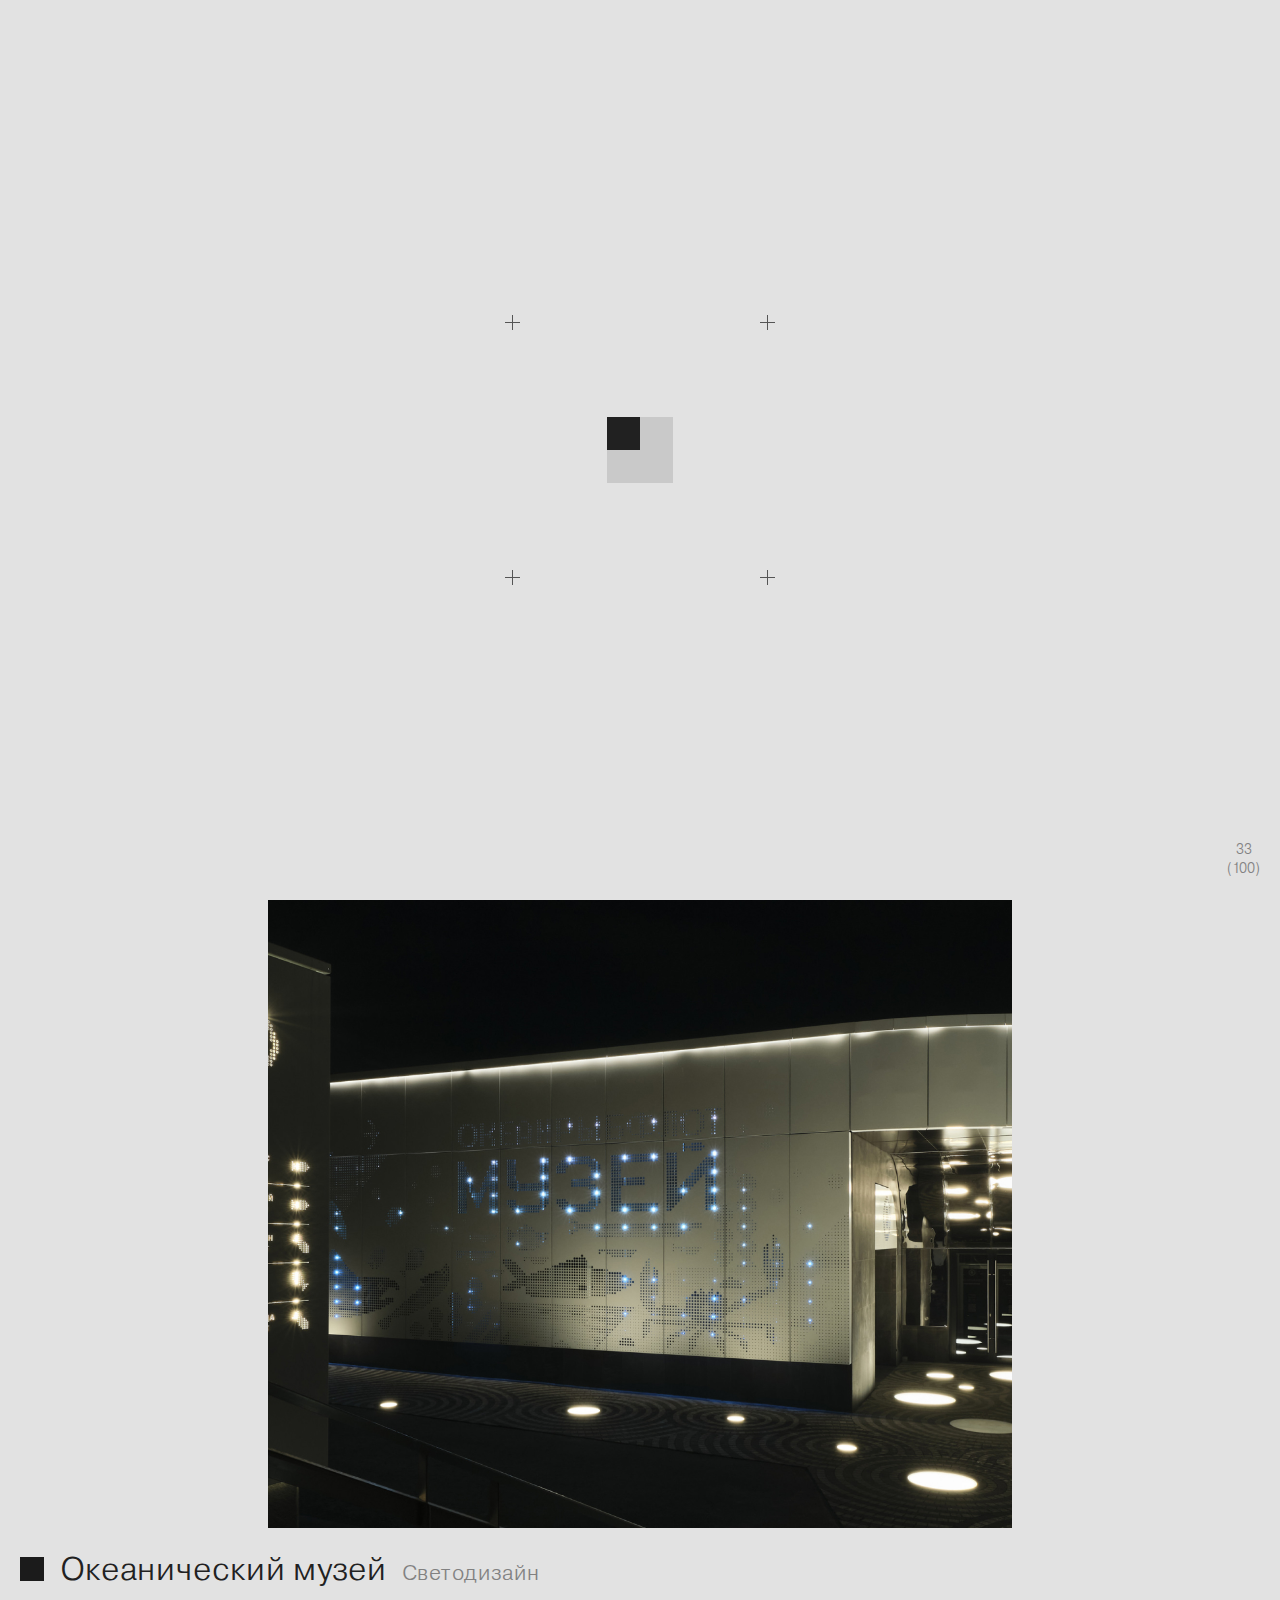
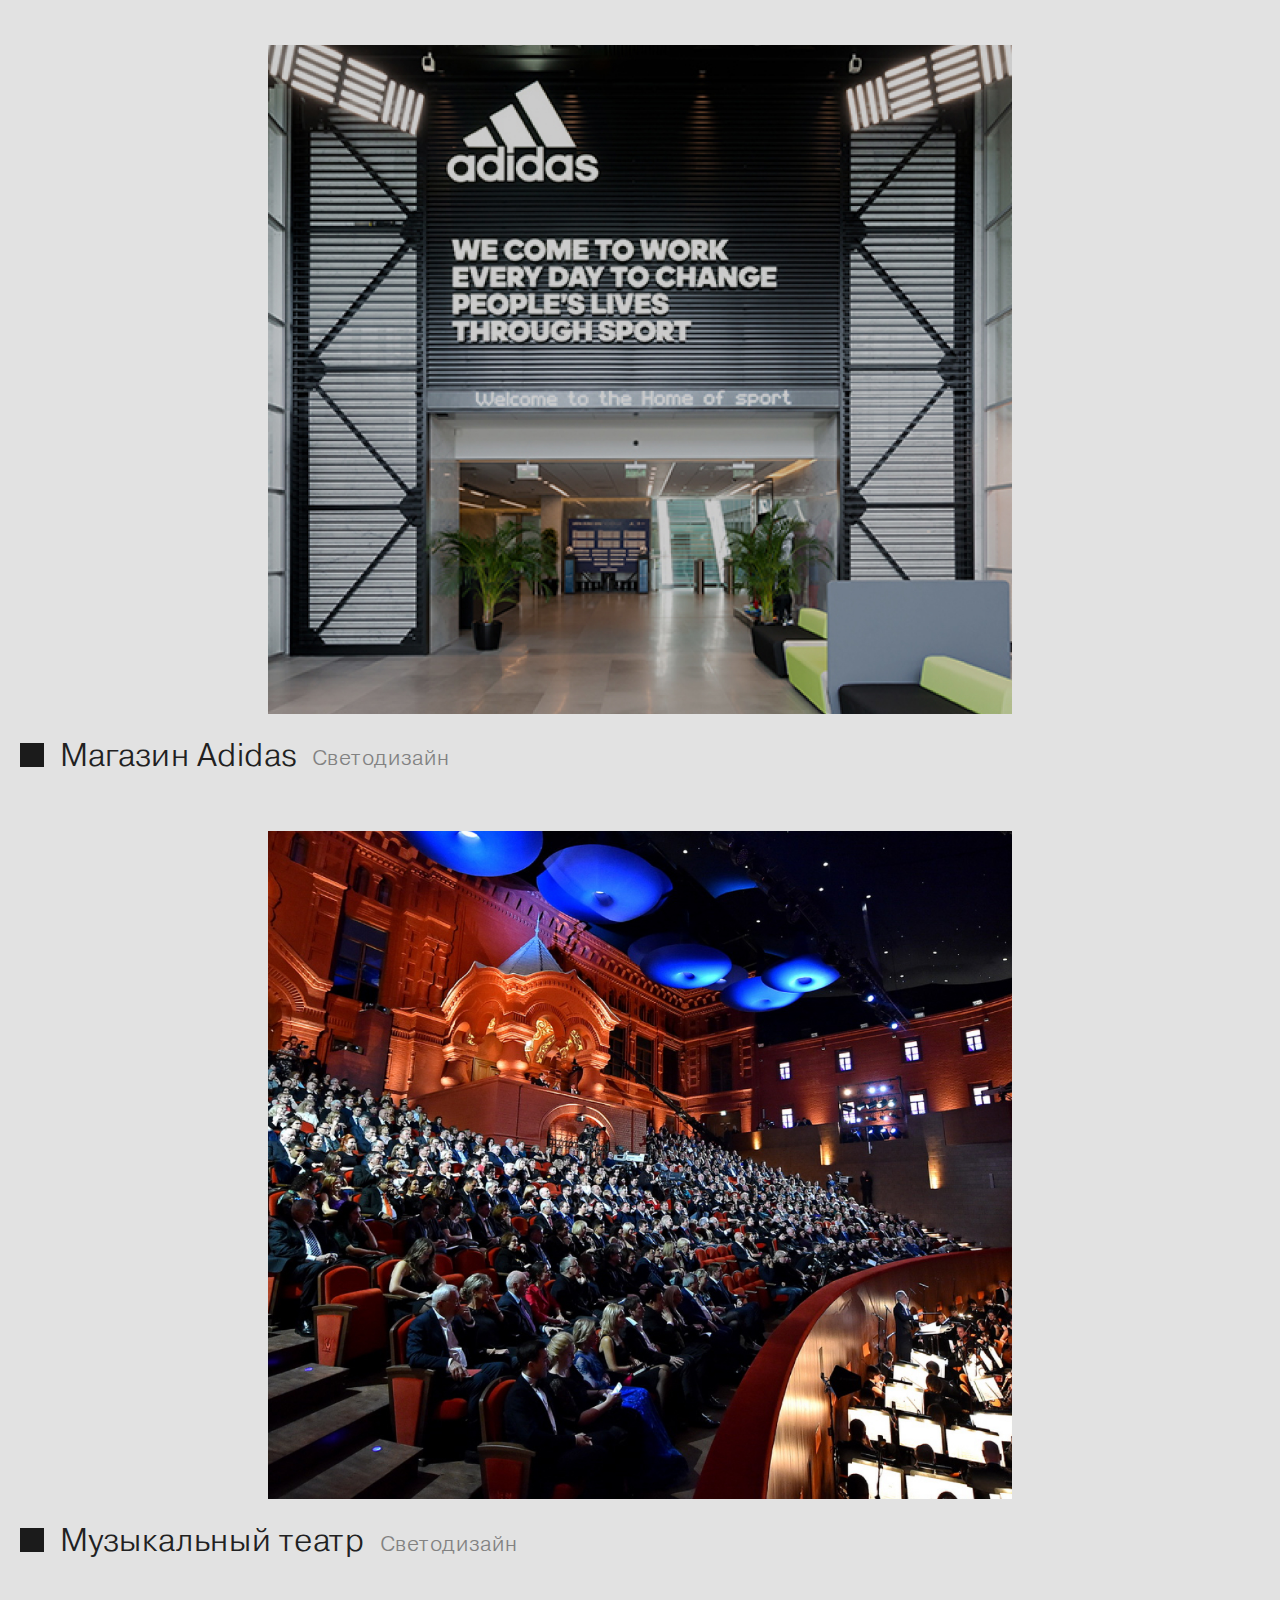
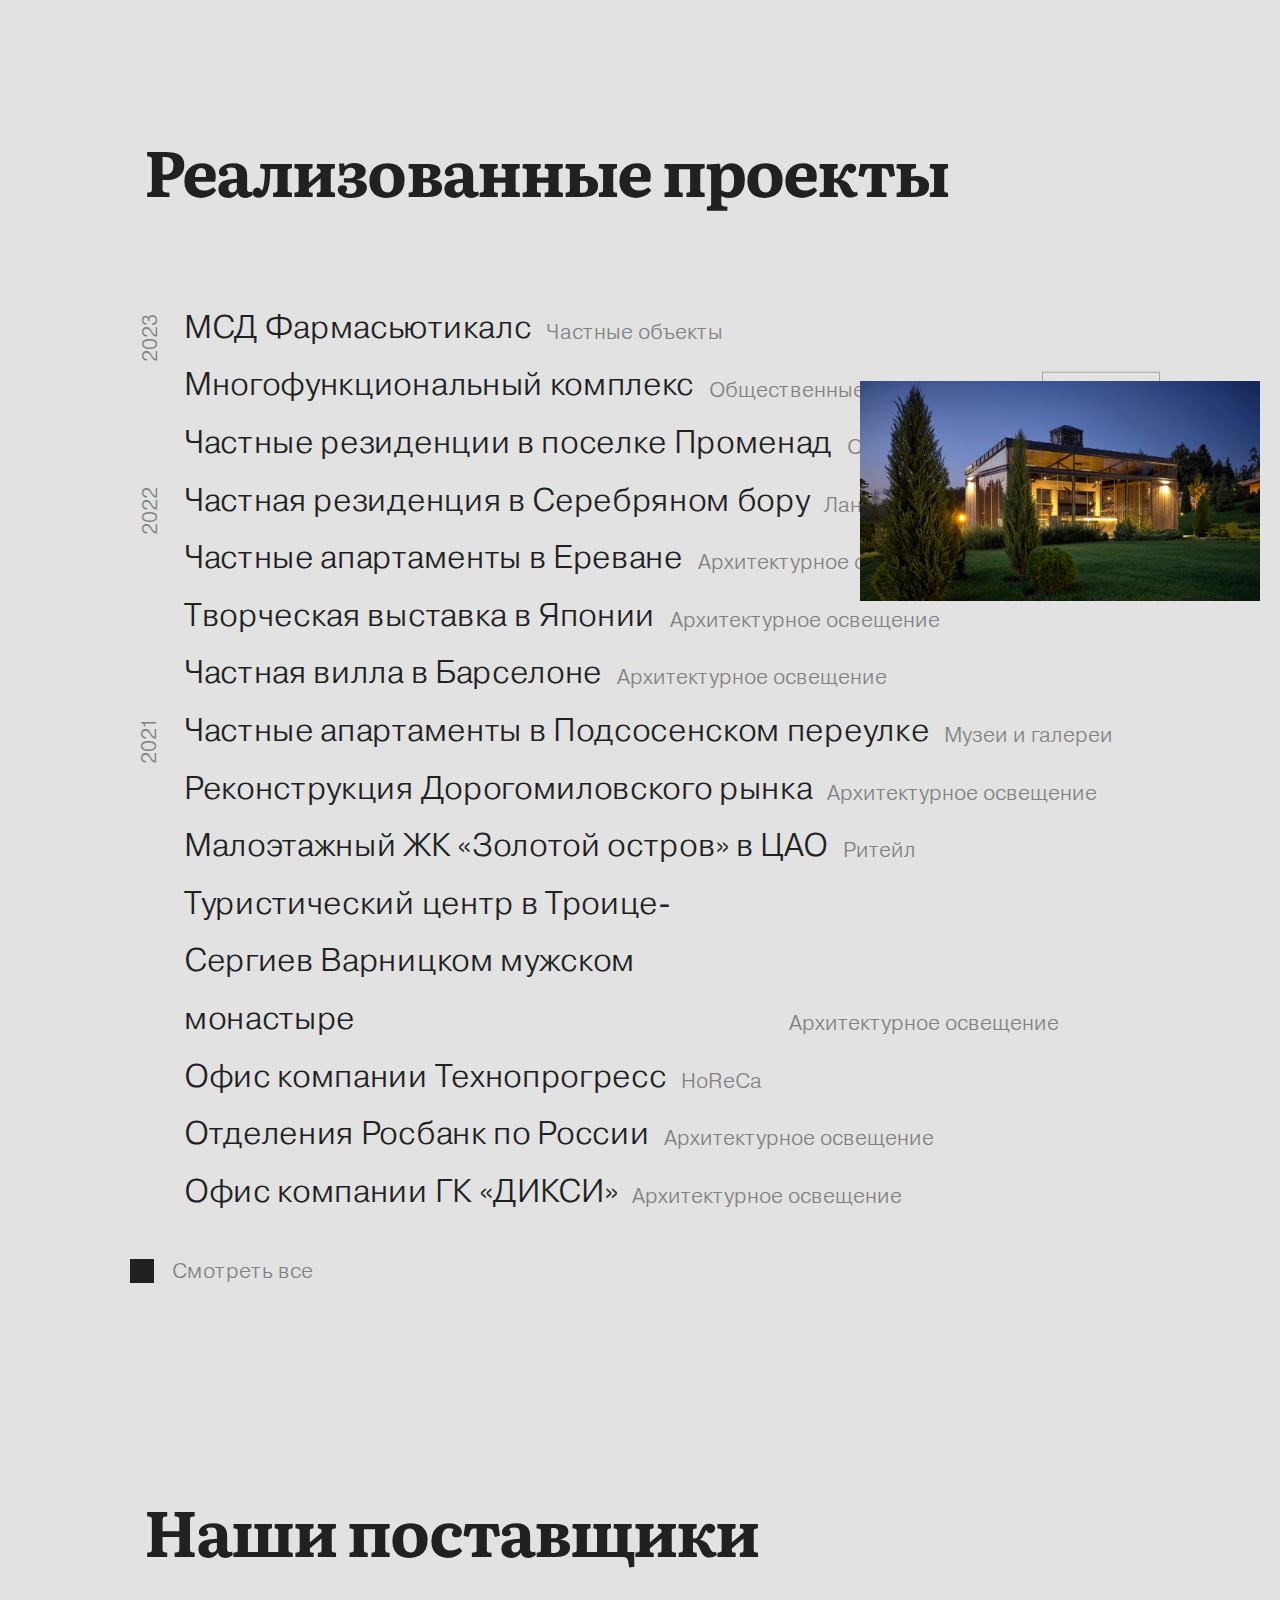
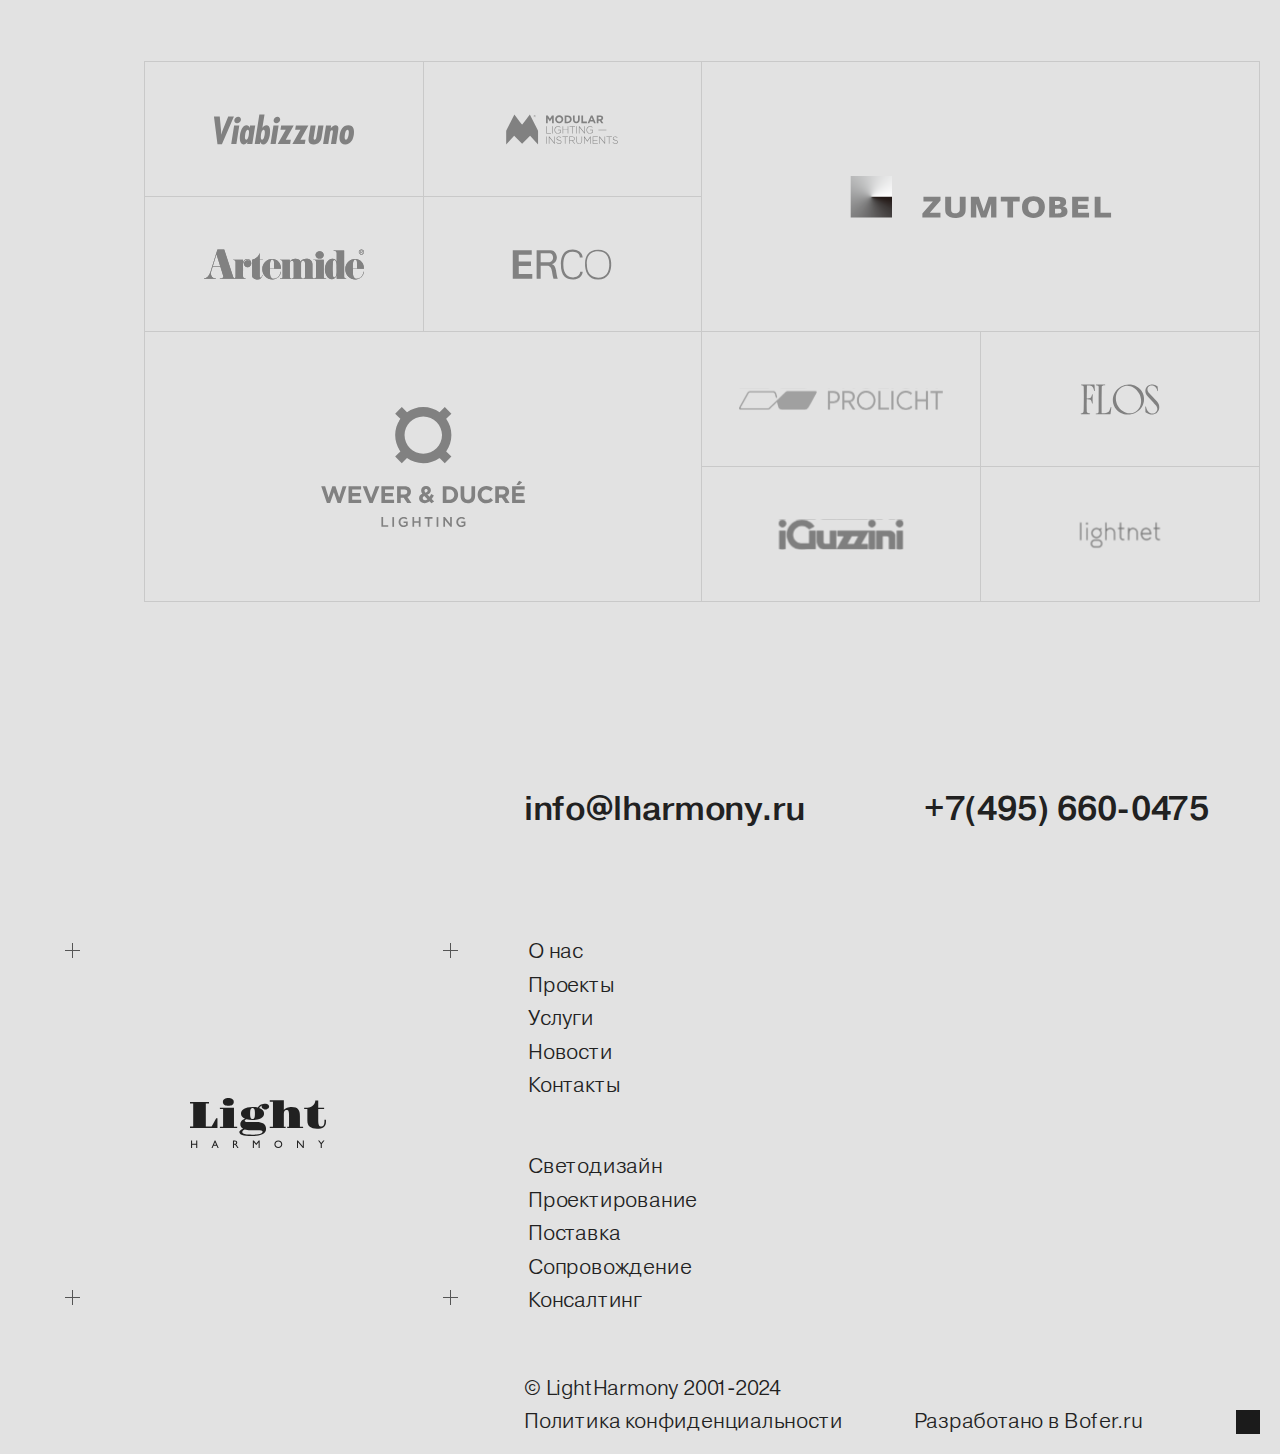
==== commit dfecb110: "binding sequence to switches" ====
--- a/index.html
+++ b/index.html
@@ -356,12 +356,13 @@
             </div>
           </div>
           <div class="intro__anim" data-js="modelBlock">
-            <canvas class="intro__model" data-js="renderModel"></canvas>
+            <img class="head_img_or" src="images/intro/intro-anim_or.png" alt="" />
+            <img class="head_img" src="images/intro/intro-anim.png" alt="" />
           </div>
           <!--<div class="intro__anim">
               <div class="head_3d"></div>
-              <img class="head_img" src="images/intro/intro-anim.png" alt="" />
               <img class="head_img_or" src="images/intro/intro-anim_or.png" alt="" />
+            <img class="head_img" src="images/intro/intro-anim.png" alt="" />
             </div>-->
         </section>
         <section class="banners">
--- a/css/homepage/intro/intro.css
+++ b/css/homepage/intro/intro.css
@@ -149,6 +149,8 @@
   height: 100%;
   position: relative;
   z-index: 3;
+  max-width: 394px;
+  max-height: 670px;
 }
 .intro__anim:not(.orange-bg) img.head_img_or {
   display: none !important;
